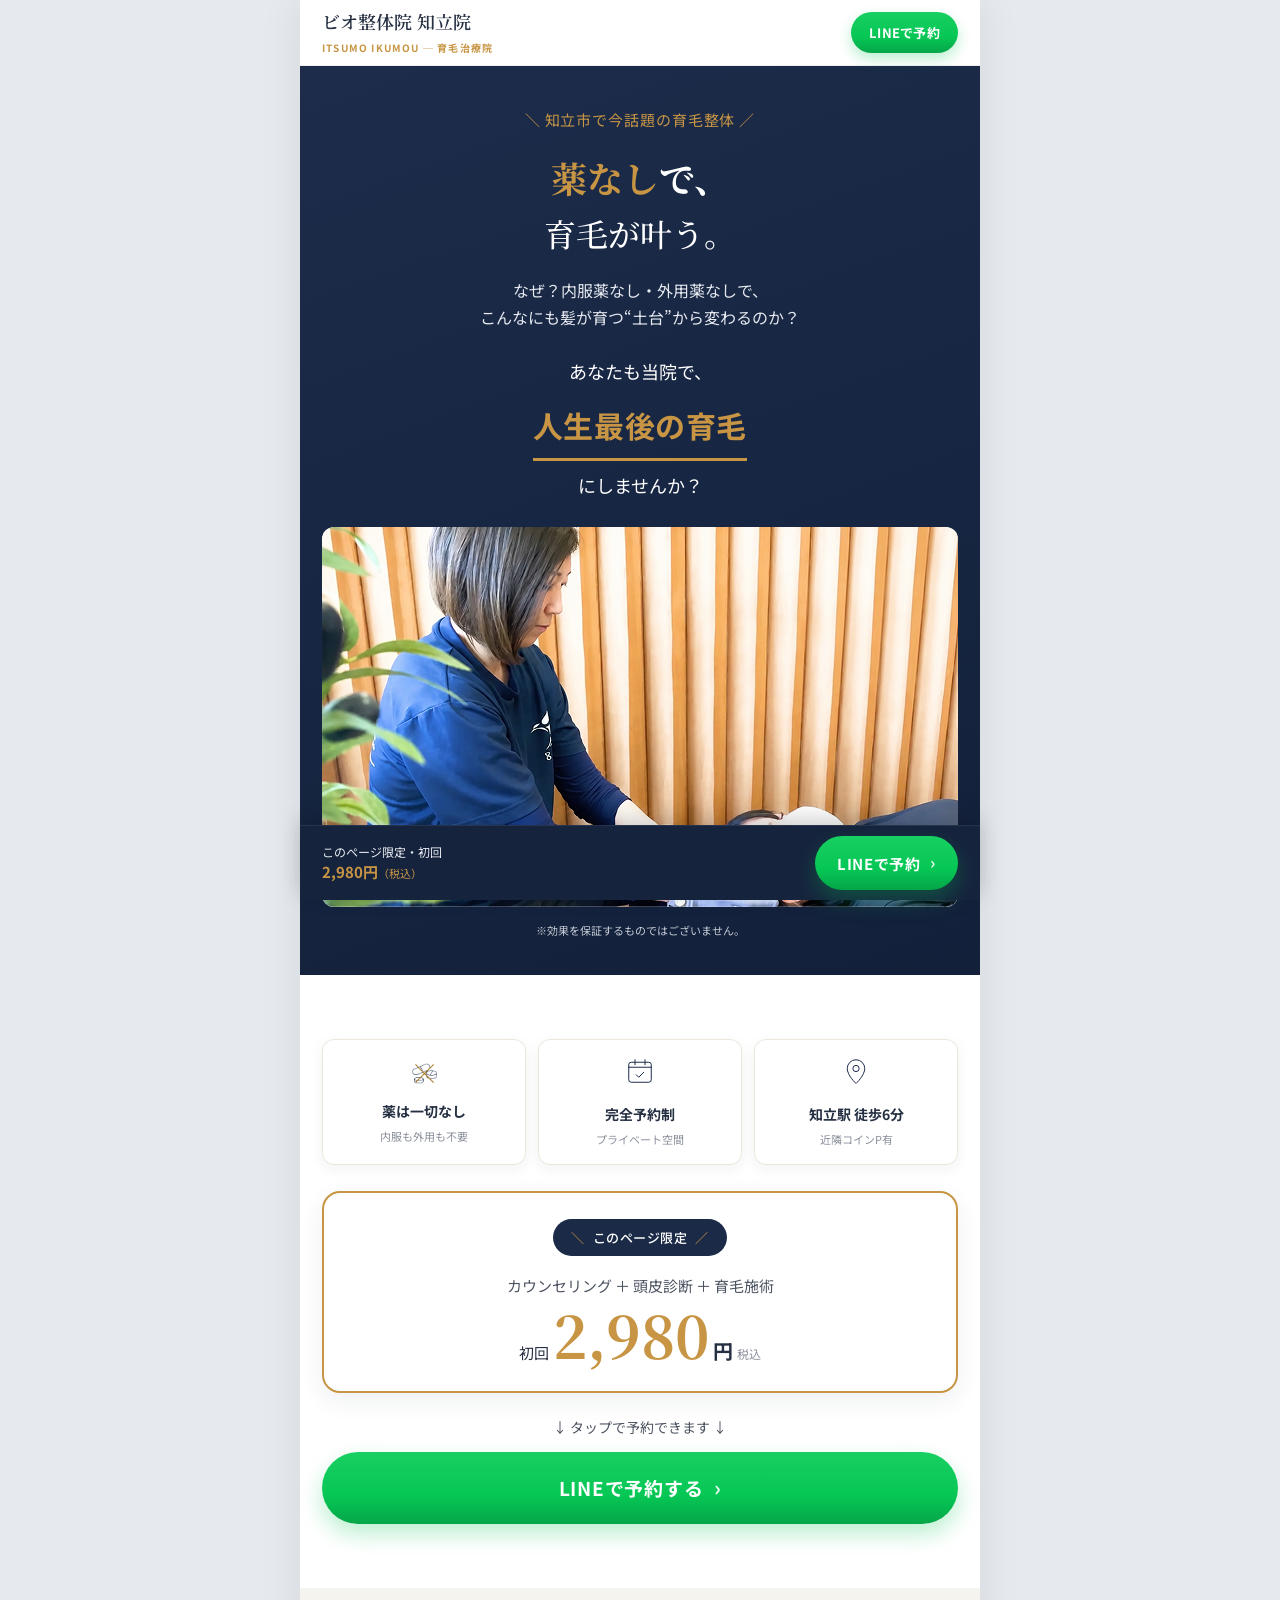
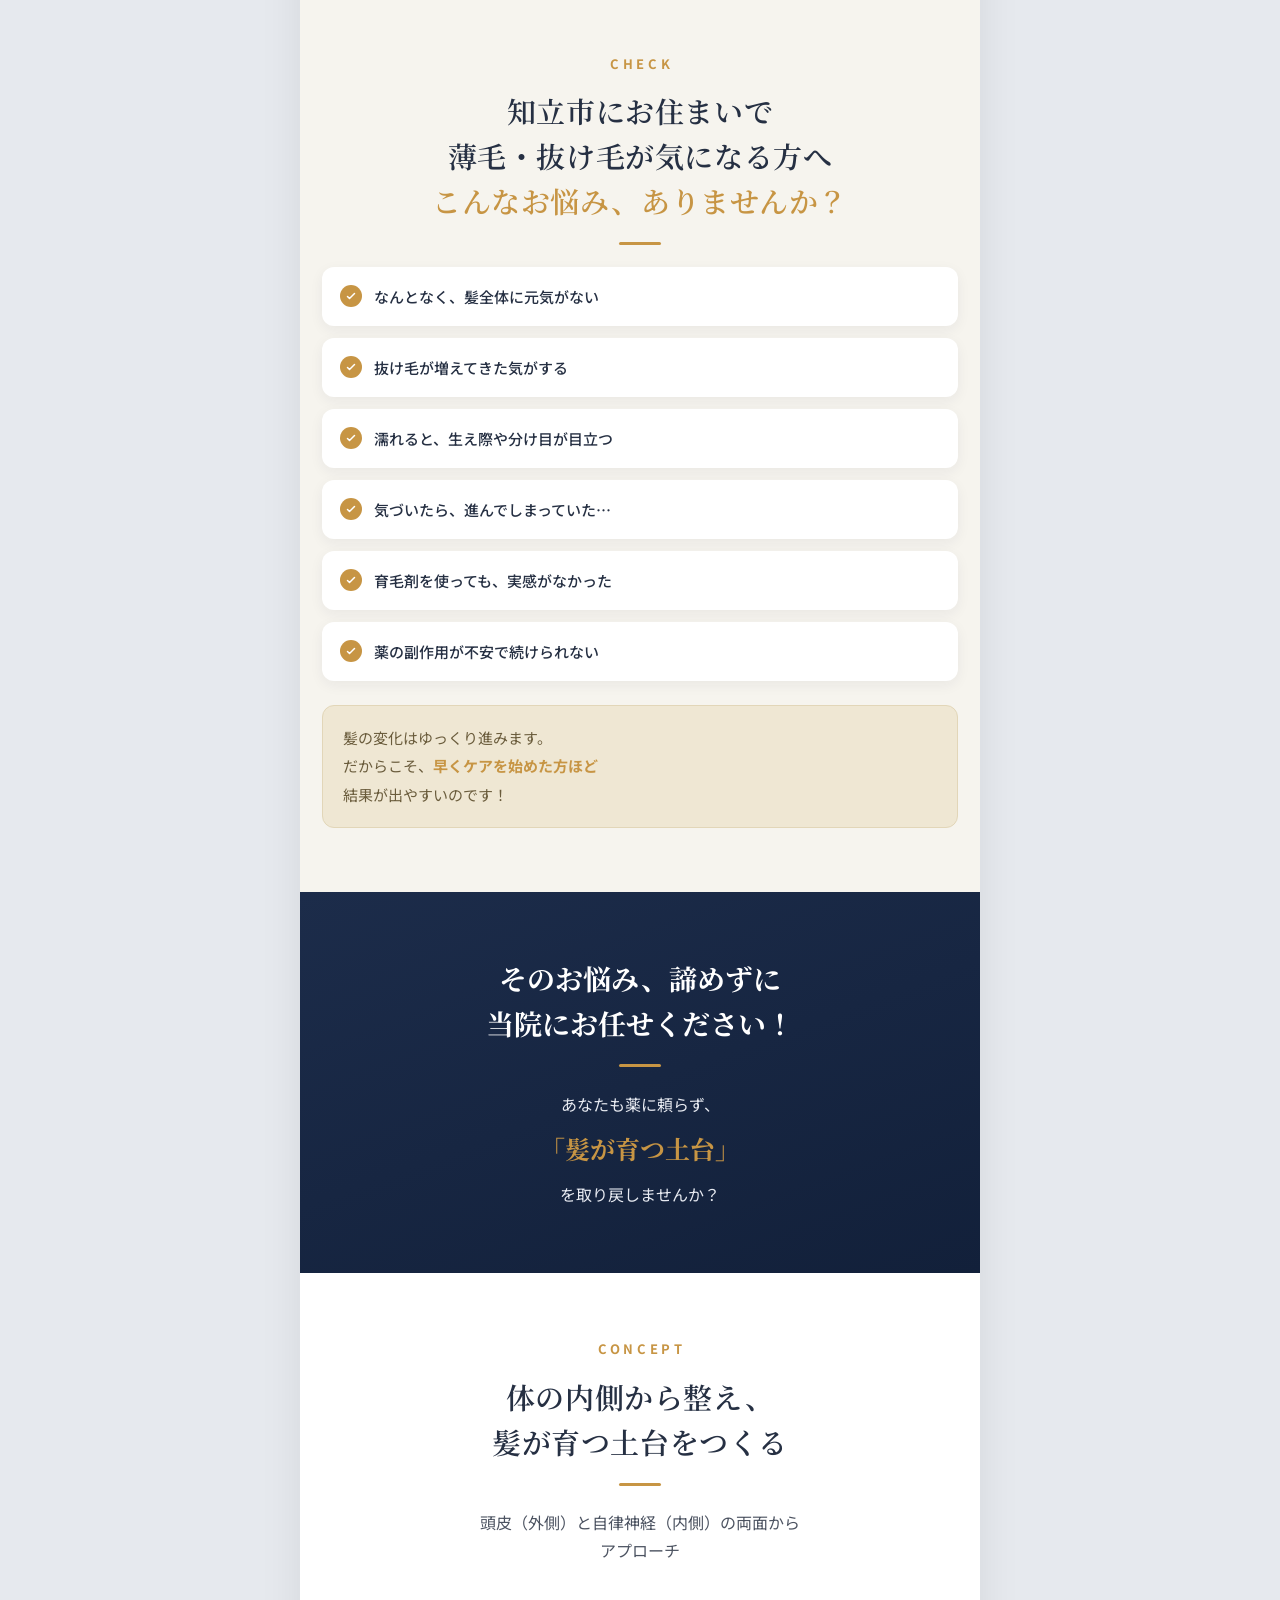
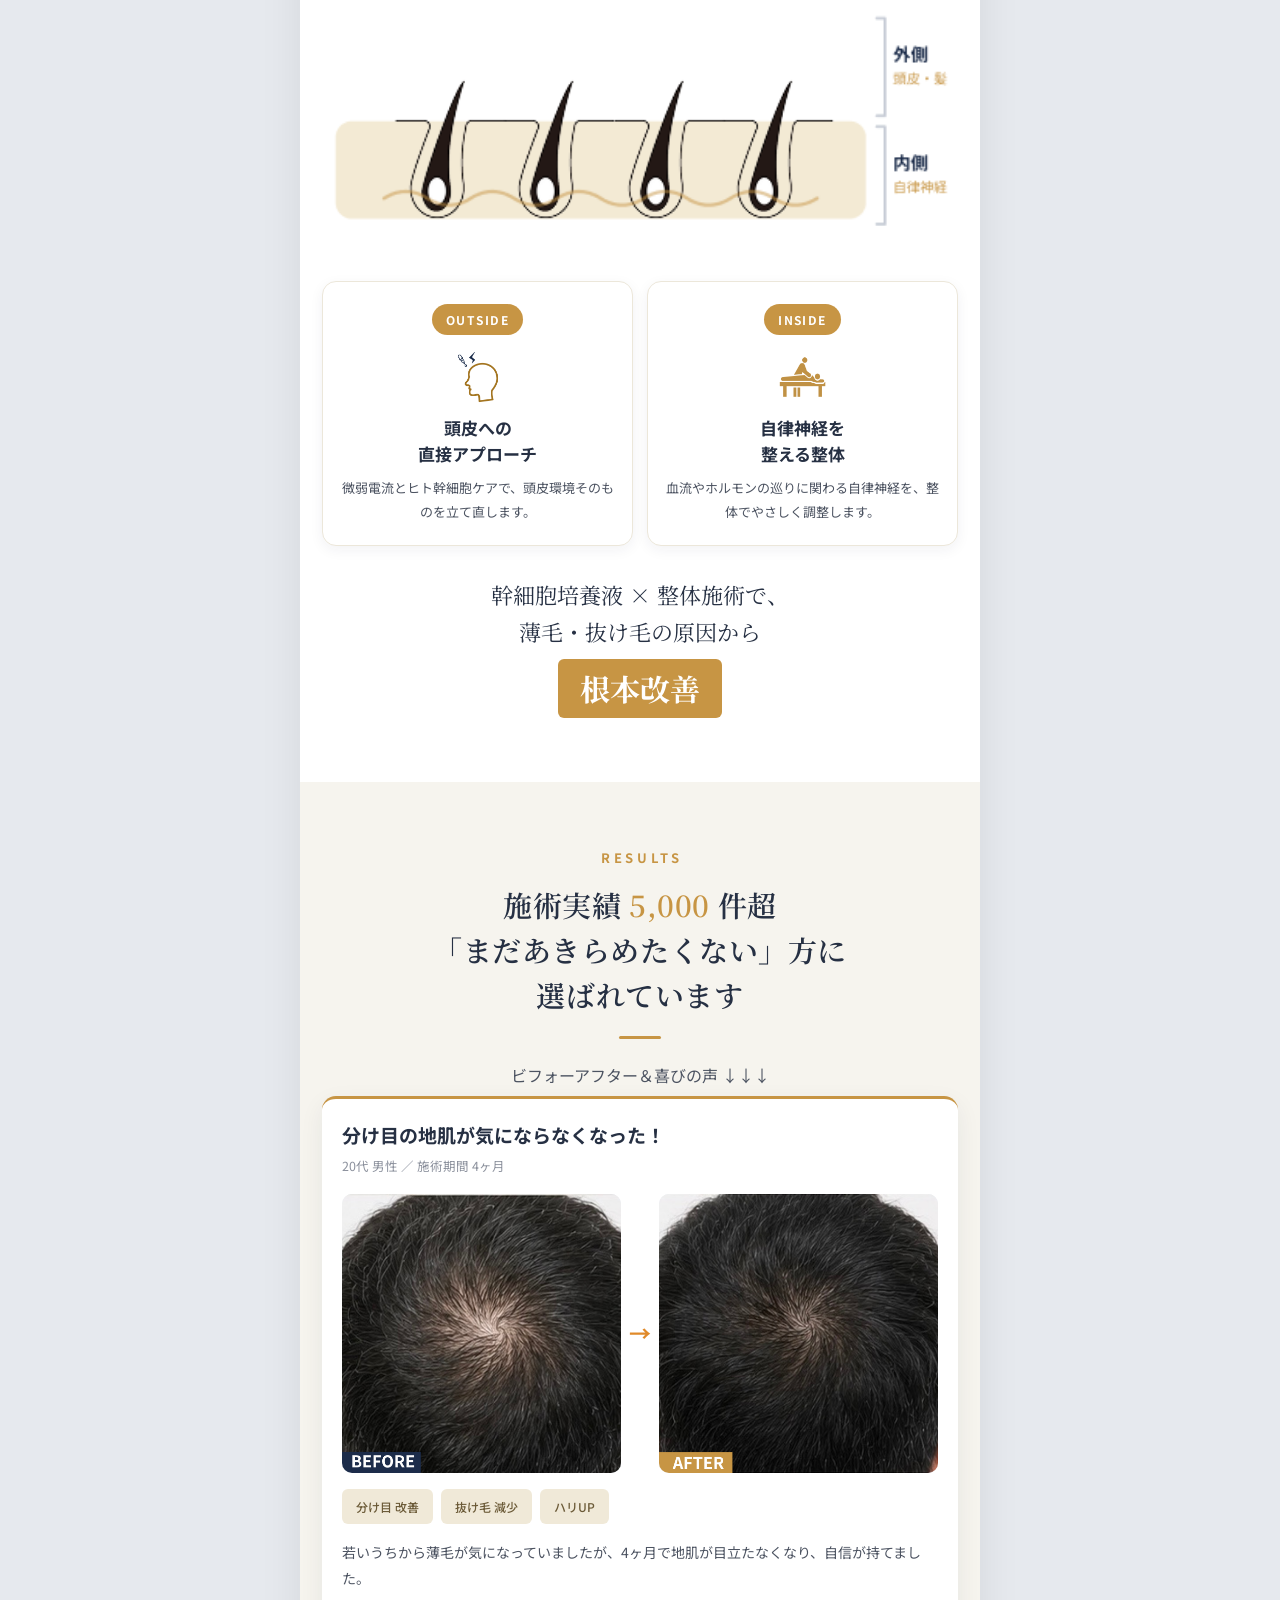
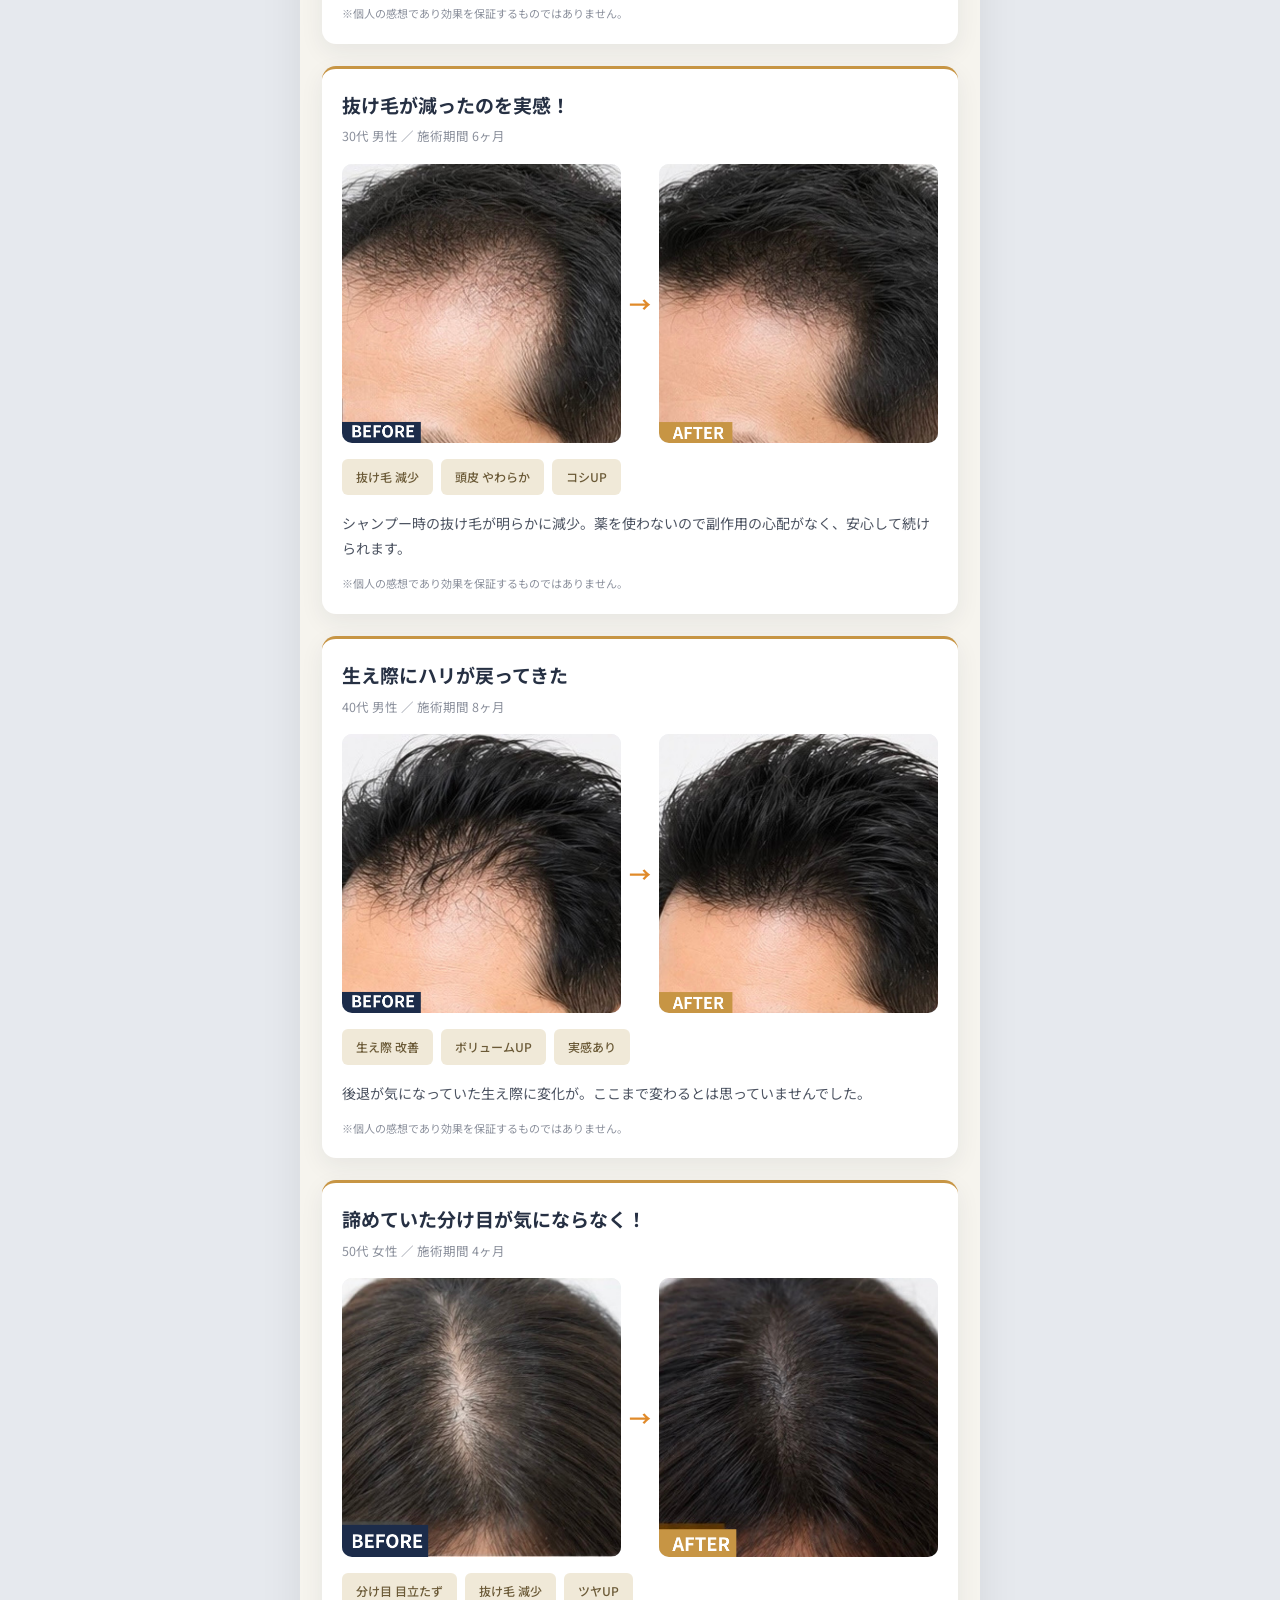
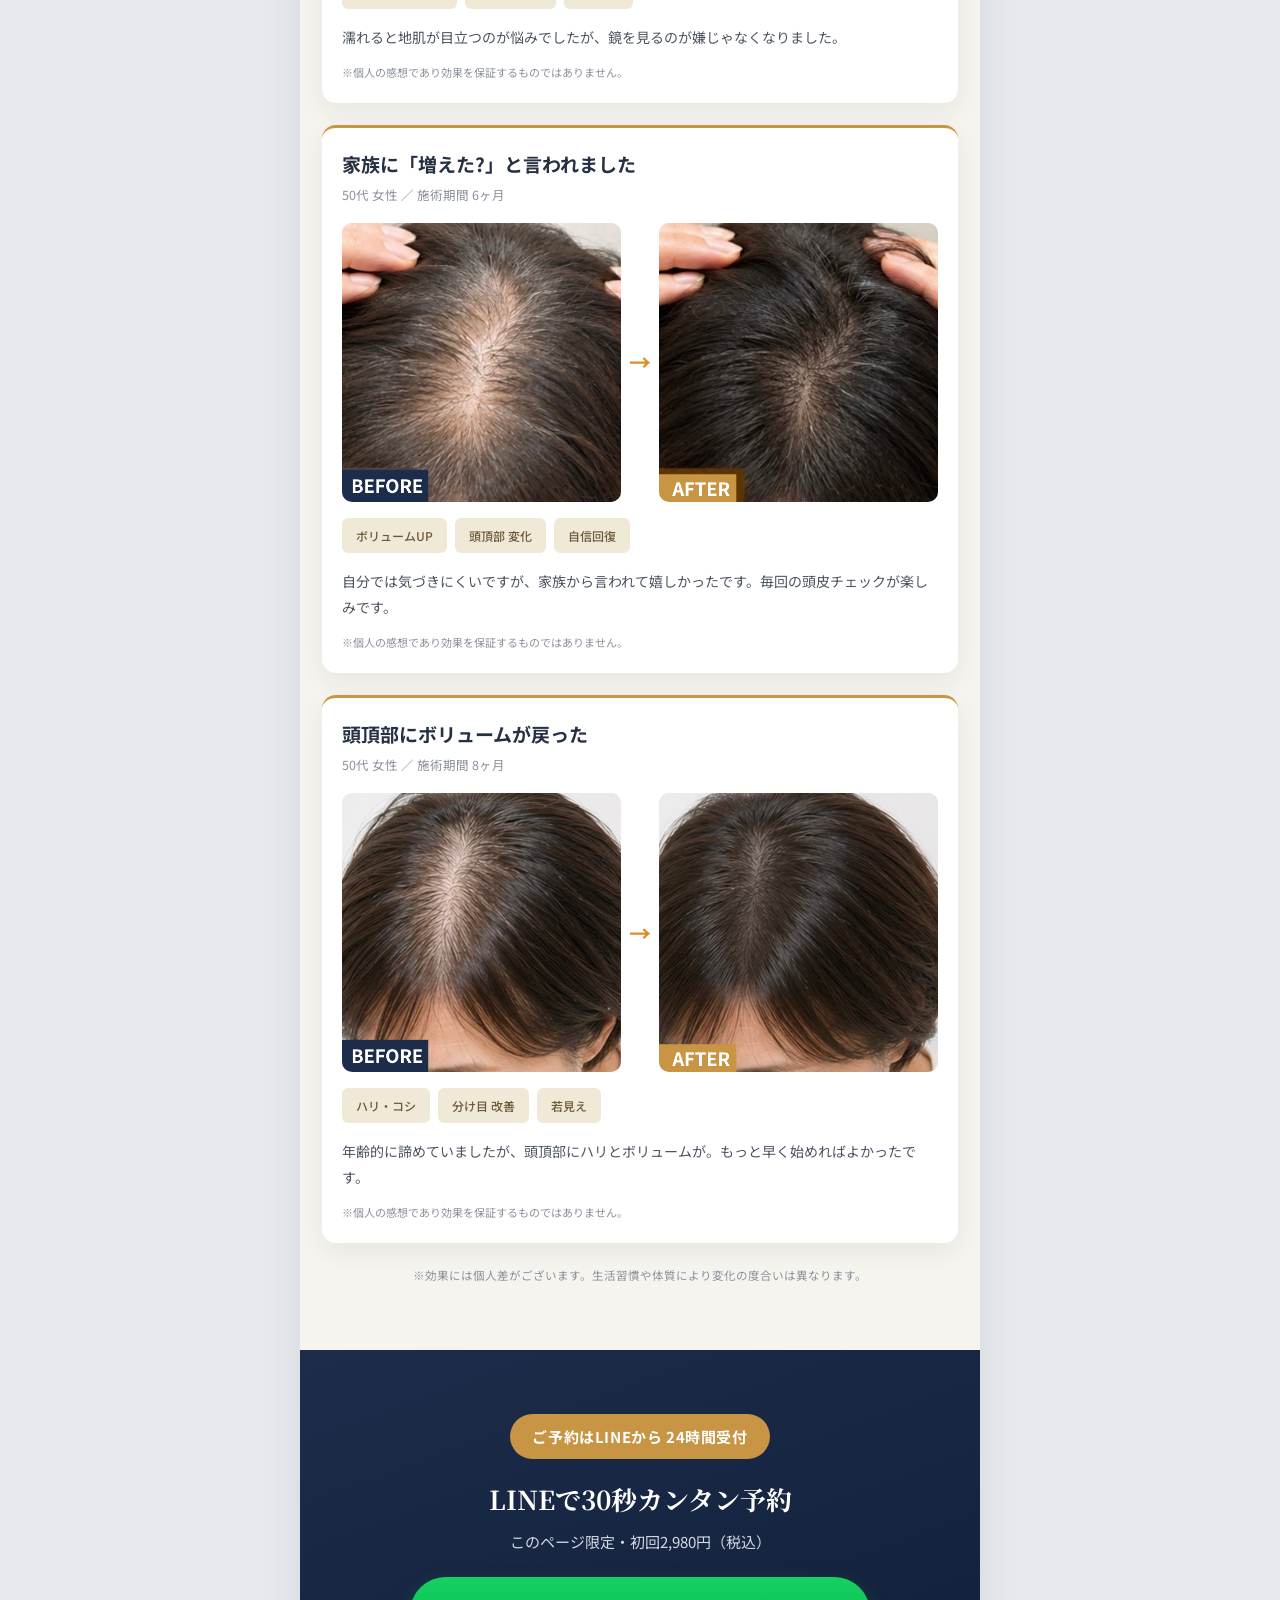
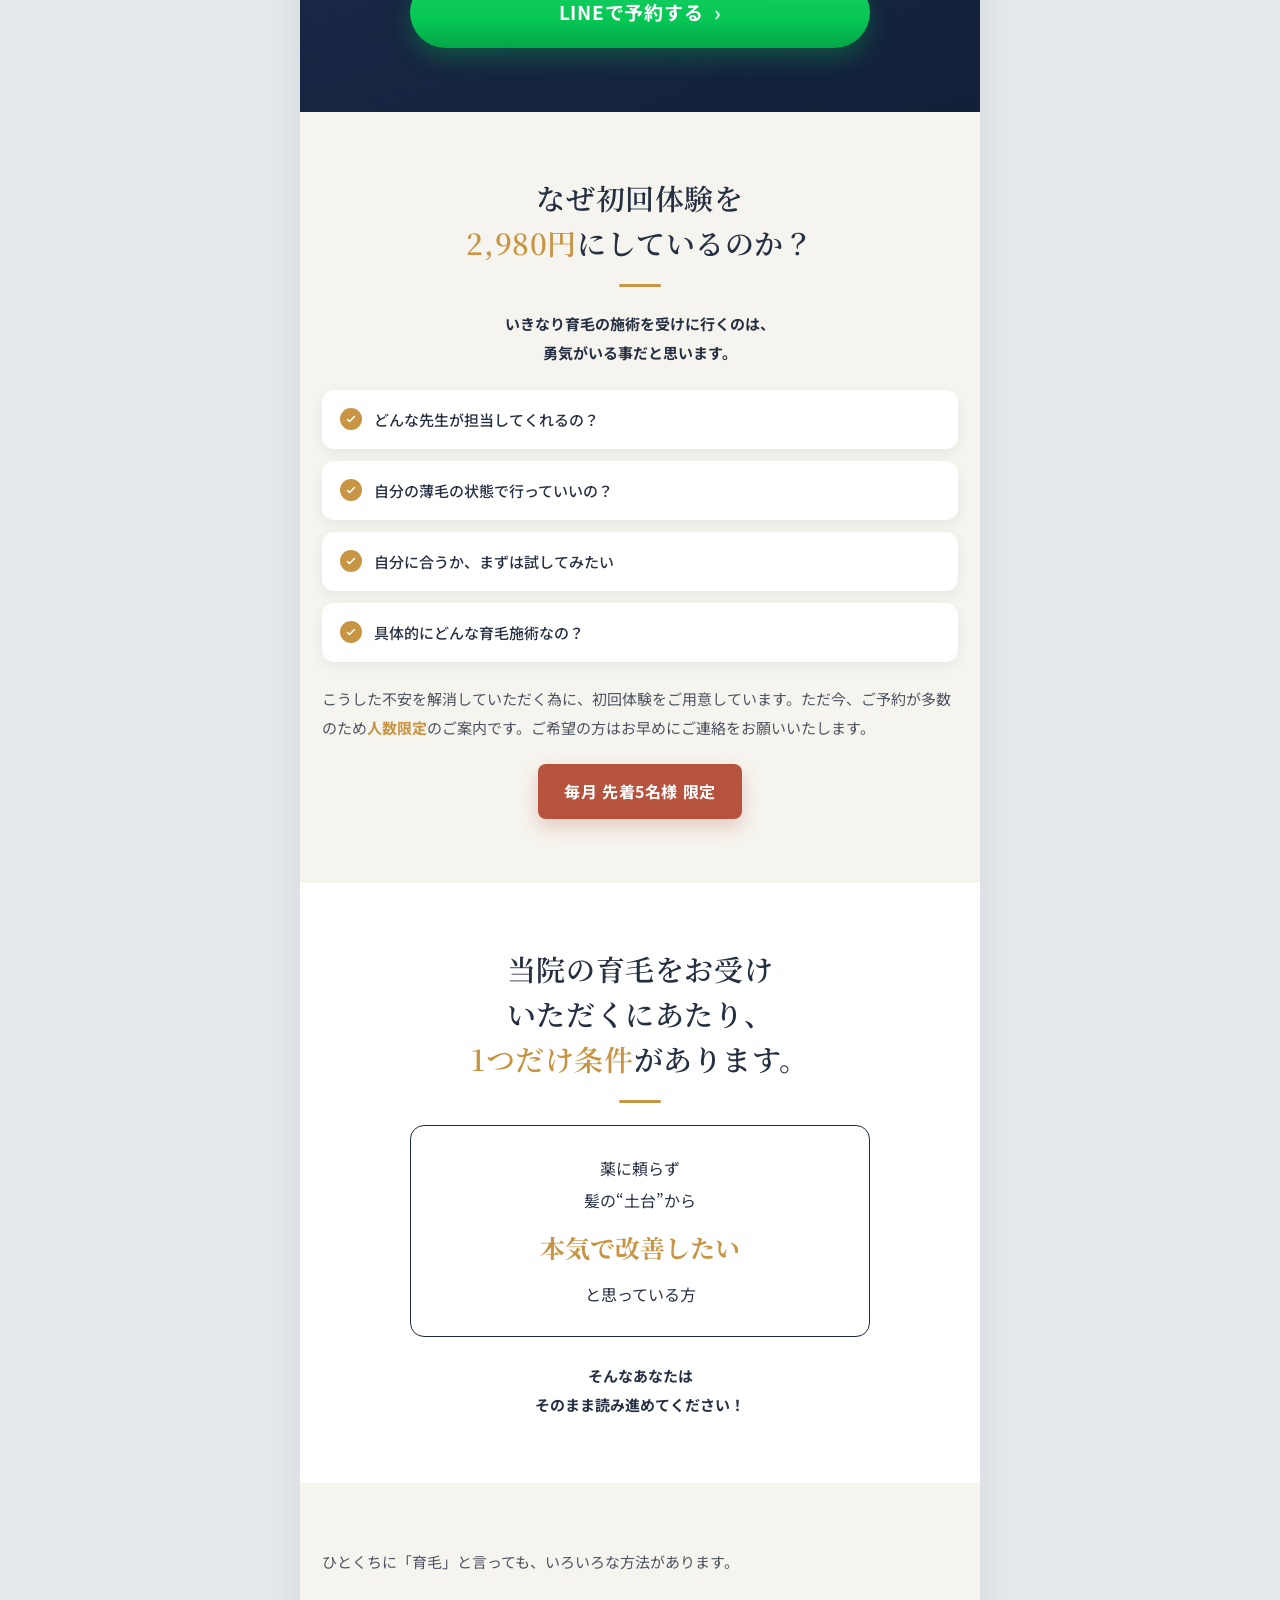
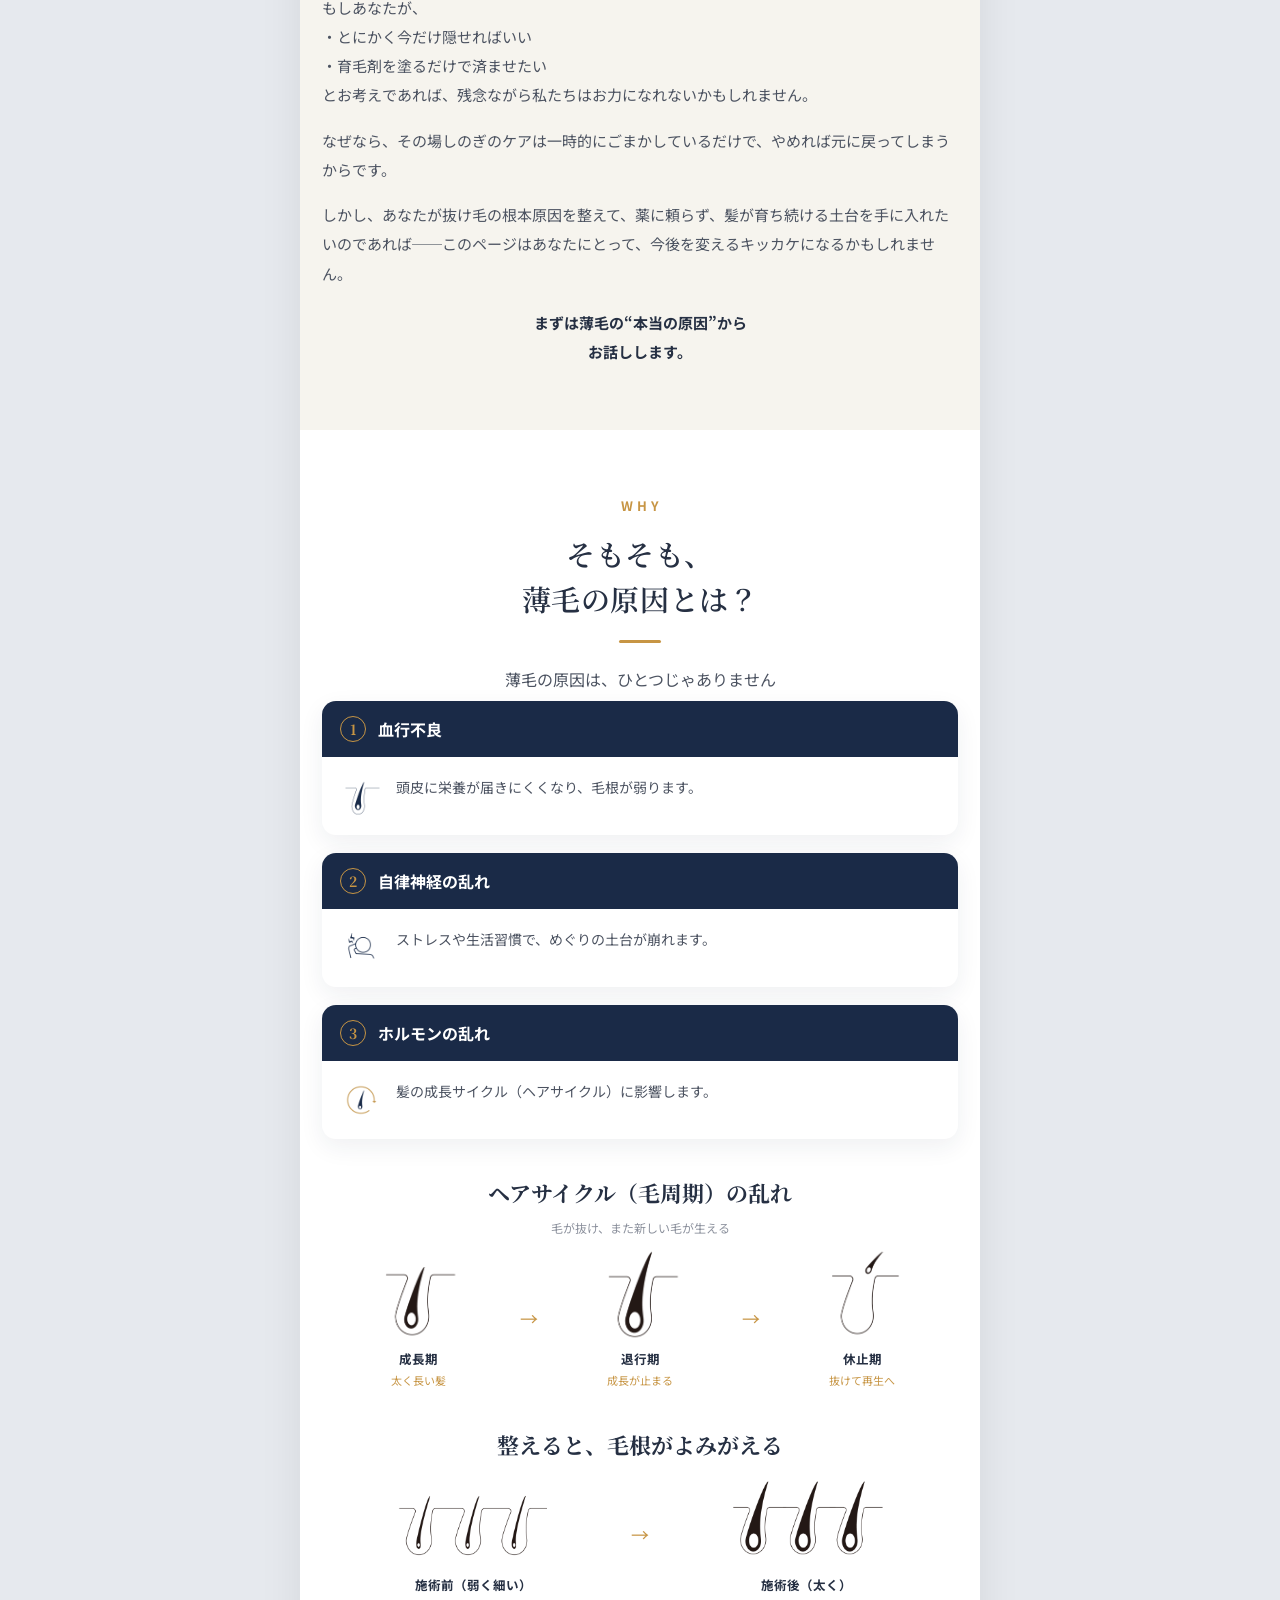
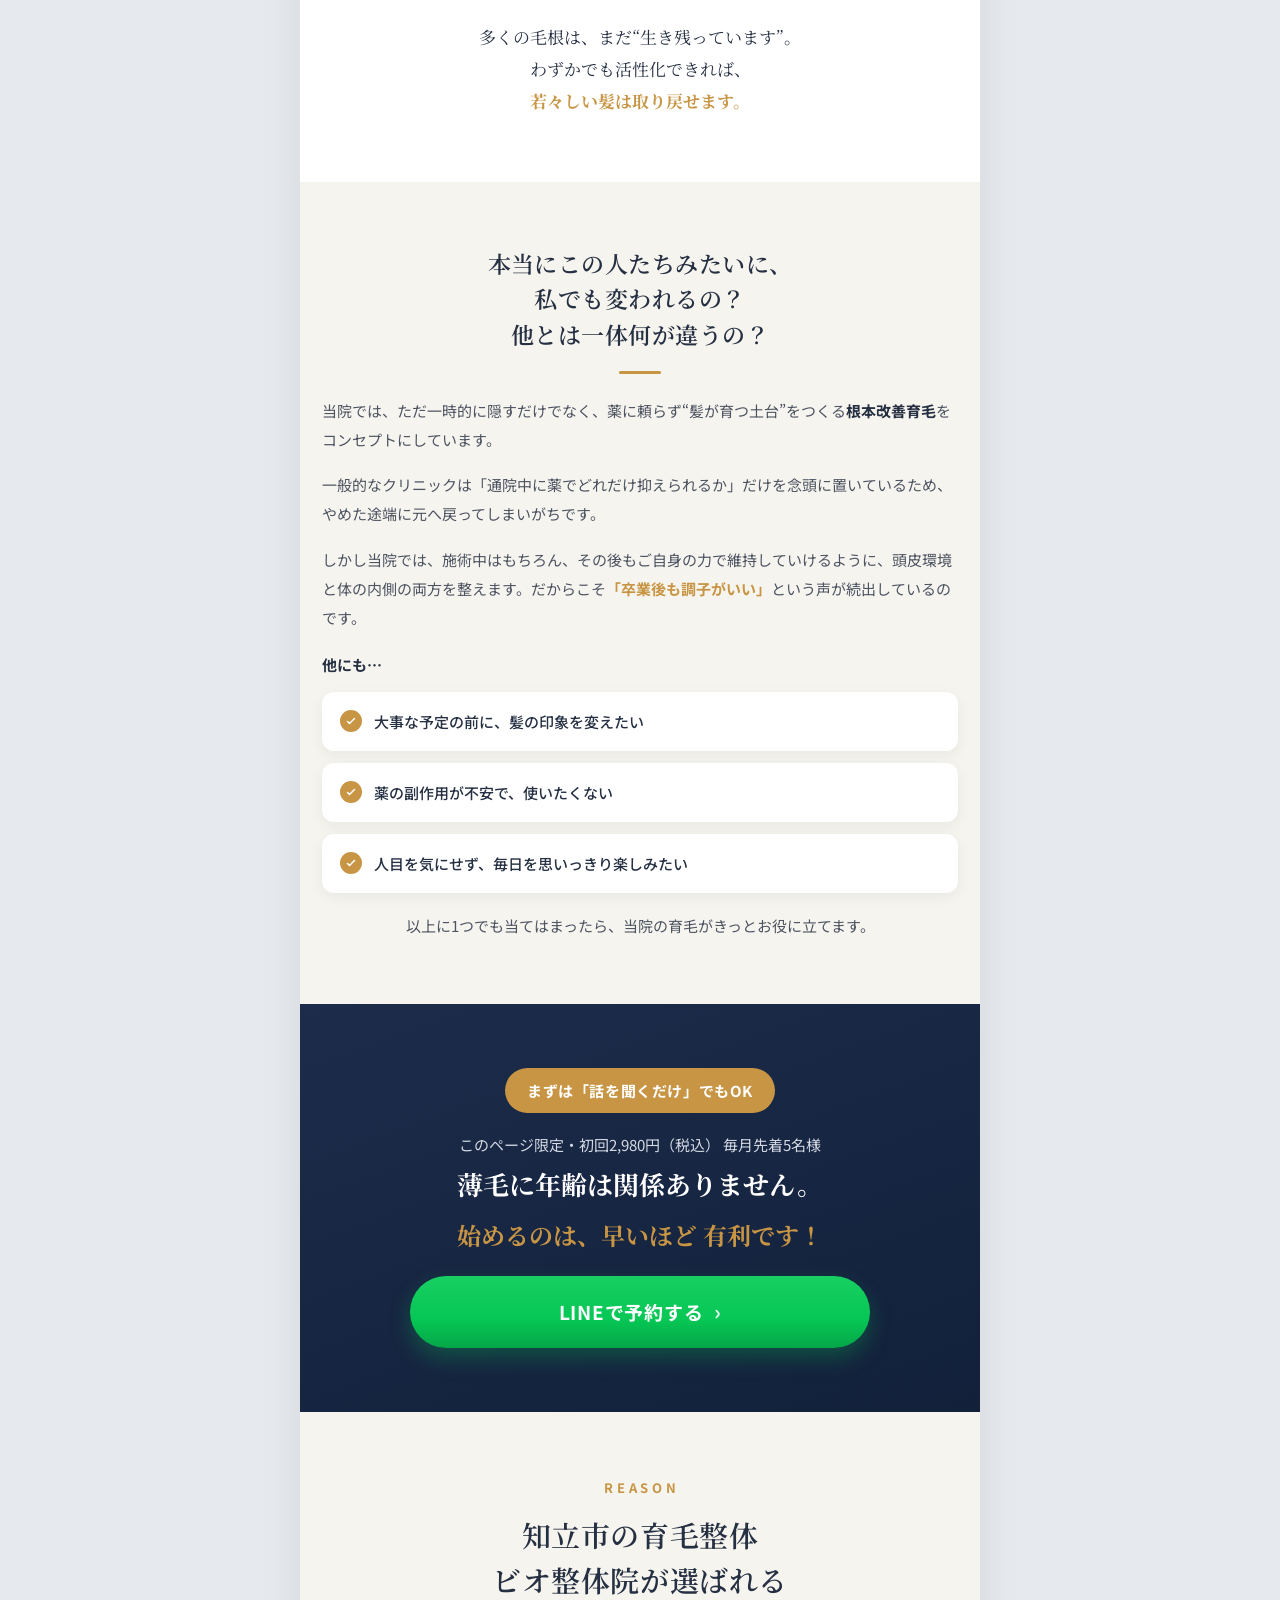
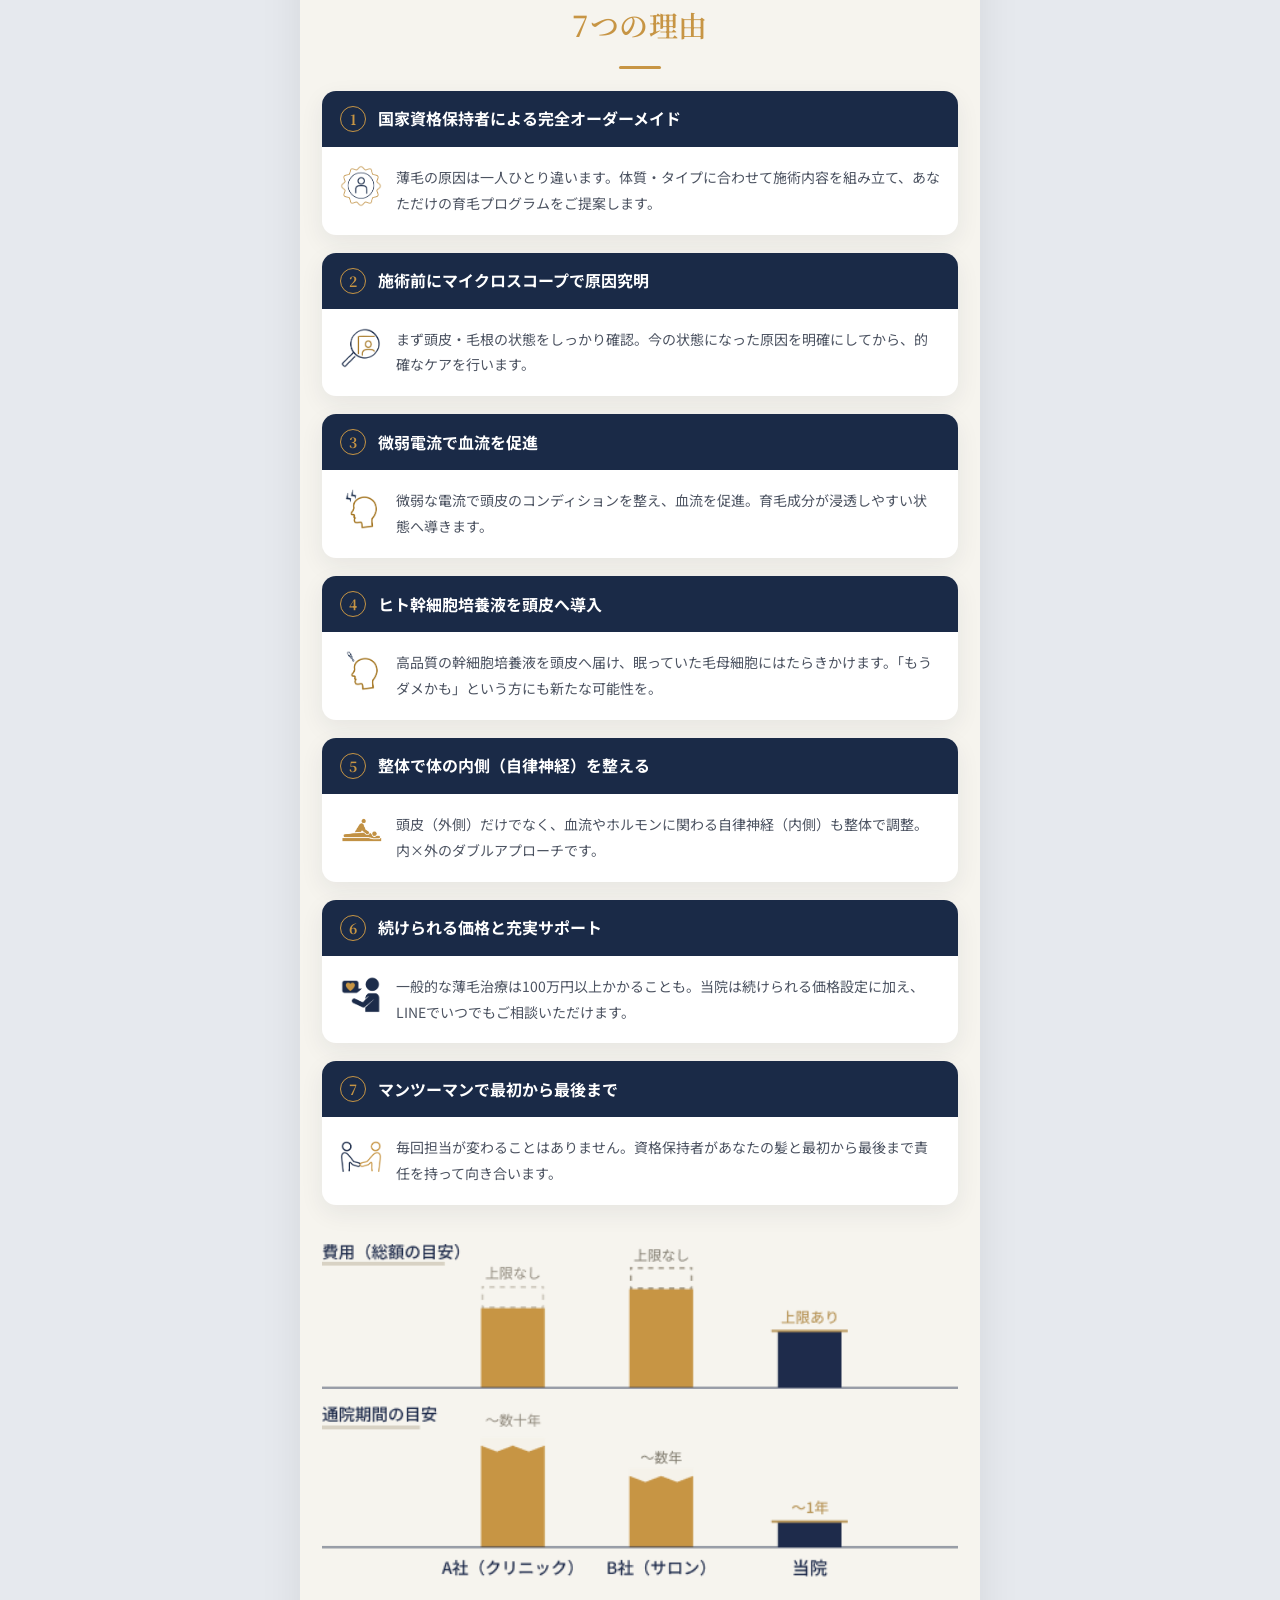
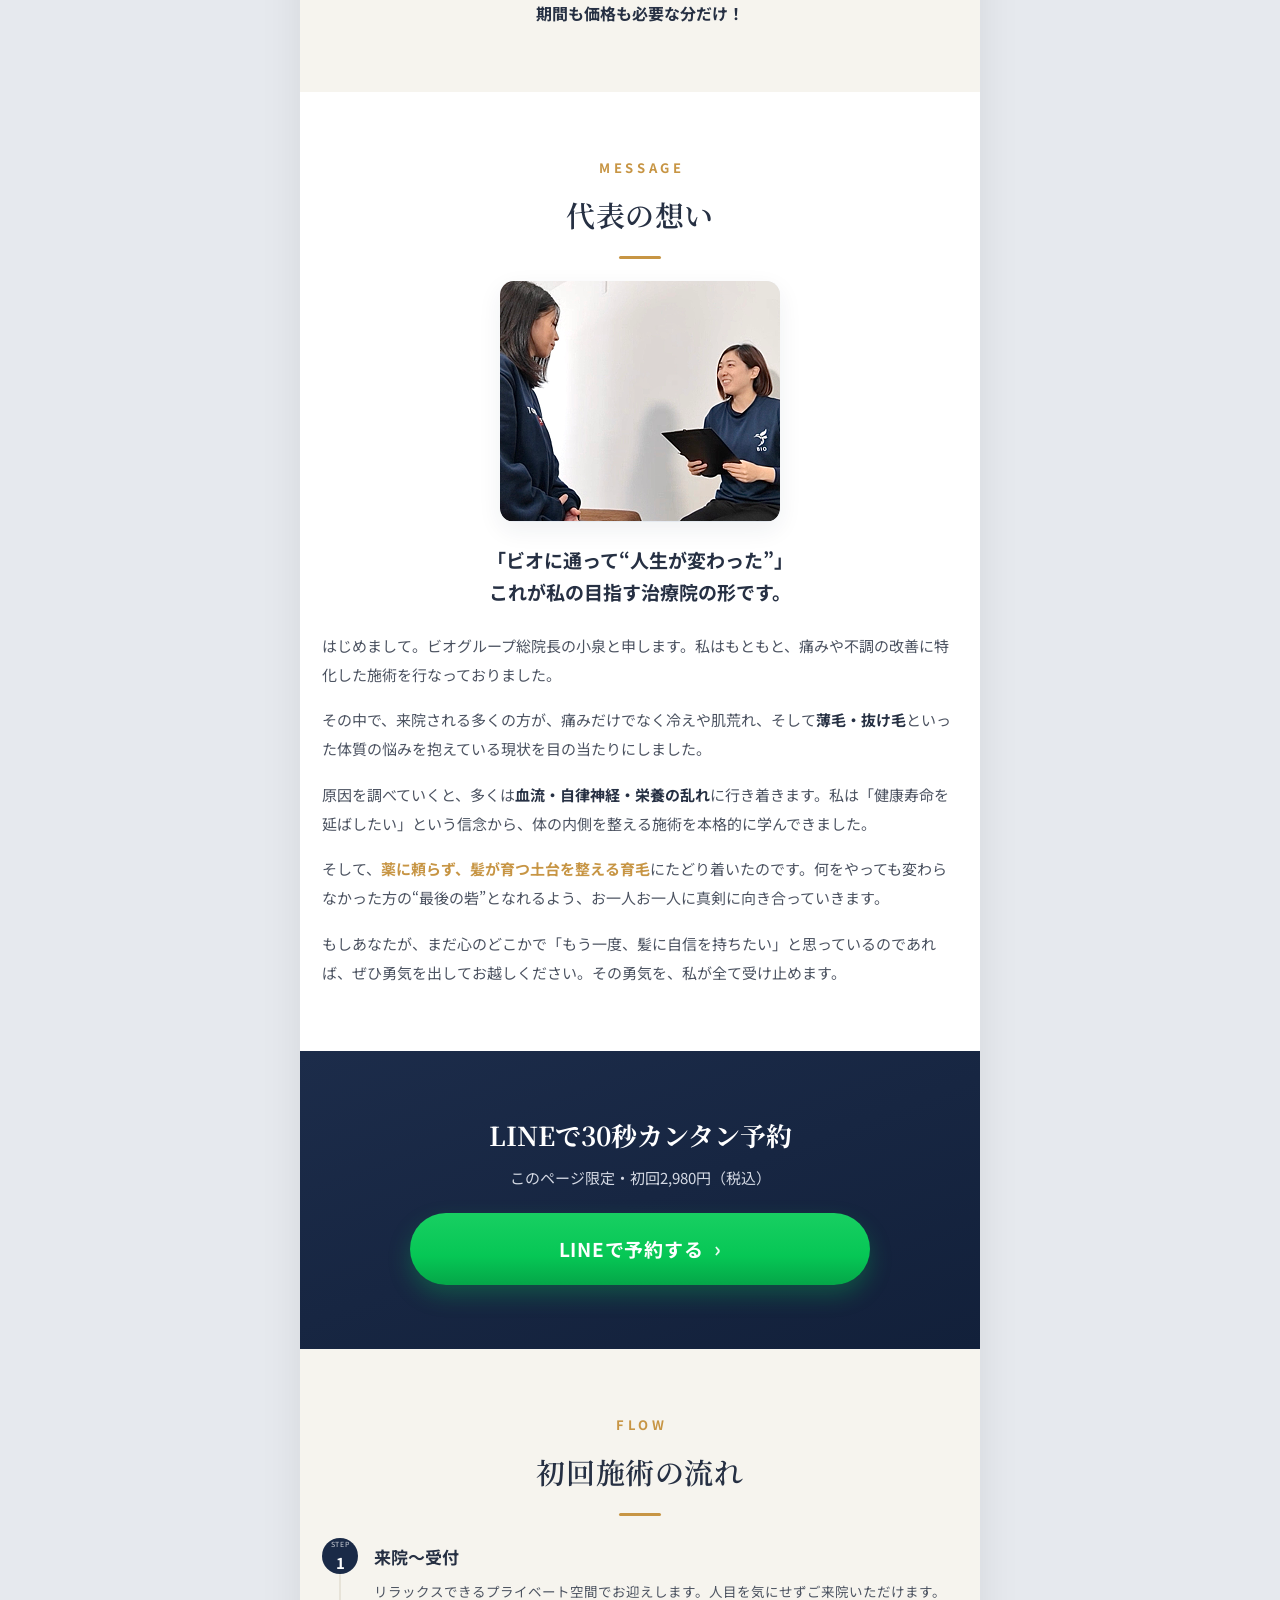
==== index.html @ ce875f53 "Metaピクセル(ID 840301142372110)を導入 <head>内にMeta Pixelベースコード + PageView。LINE予約(.js-line)クリックを 標準イベント Lea" ====
<!DOCTYPE html>
<html lang="ja">
<head>
  <meta charset="UTF-8" />
  <meta name="viewport" content="width=device-width, initial-scale=1.0" />
  <title>薬なしで、育毛が叶う。｜ビオ整体院 知立院（育毛治療院）</title>
  <meta name="description" content="知立市で今話題の育毛整体。内服薬なし・外用薬なしで、髪が育つ“土台”から根本改善。国家資格保持者によるマンツーマン施術。このページ限定・初回2,980円（税込）。カウンセリング＋頭皮診断＋育毛施術。" />

  <!--
    IMAGES
    ======
    写真は images/bio/ の相対パスを参照しています（Figmaの egress 制限のため実画像は未配置）。
    必要な画像ファイル名の一覧は README.md「画像マニフェスト」を参照してください。
    ファイルを images/bio/ に置くと、プレースホルダーが自動で置き換わります。
  -->

  <link rel="preconnect" href="https://fonts.googleapis.com" />
  <link rel="preconnect" href="https://fonts.gstatic.com" crossorigin />
  <link href="https://fonts.googleapis.com/css2?family=Noto+Sans+JP:wght@400;500;700&family=Noto+Serif+JP:wght@500;600;700&display=swap" rel="stylesheet" />
  <link rel="stylesheet" href="css/style.css" />
  <!-- Meta Pixel Code -->
  <script>
  !function(f,b,e,v,n,t,s)
  {if(f.fbq)return;n=f.fbq=function(){n.callMethod?
  n.callMethod.apply(n,arguments):n.queue.push(arguments)};
  if(!f._fbq)f._fbq=n;n.push=n;n.loaded=!0;n.version='2.0';
  n.queue=[];t=b.createElement(e);t.async=!0;
  t.src=v;s=b.getElementsByTagName(e)[0];
  s.parentNode.insertBefore(t,s)}(window, document,'script',
  'https://connect.facebook.net/en_US/fbevents.js');
  fbq('init', '840301142372110');
  fbq('track', 'PageView');
  </script>
  <noscript><img height="1" width="1" style="display:none"
  src="https://www.facebook.com/tr?id=840301142372110&ev=PageView&noscript=1"
  /></noscript>
  <!-- End Meta Pixel Code -->
  <!-- LINE予約ボタンのクリックを Lead（コンバージョン）として計測 -->
  <script>
  document.addEventListener('click', function (e) {
    var el = e.target && e.target.closest ? e.target.closest('.js-line') : null;
    if (el && window.fbq) { fbq('track', 'Lead'); }
  });
  </script>
</head>
<body>

  <!-- ==== hidden SVG symbols ==== -->
  <svg width="0" height="0" style="position:absolute" aria-hidden="true" focusable="false">
    <symbol id="i-check" viewBox="0 0 24 24"><path fill="none" stroke="currentColor" stroke-width="3" stroke-linecap="round" stroke-linejoin="round" d="M5 13l4 4L19 7"/></symbol>
    <symbol id="i-follicle" viewBox="0 0 60 80"><g fill="none" stroke="currentColor" stroke-width="2" stroke-linecap="round"><path d="M4 26H20c2 18 4 34 10 34s8-16 10-34h16"/><path d="M30 58c0-18 0-36 0-52" stroke-width="3"/></g></symbol>
  </svg>

  <div class="page">

    <!-- ======================= Header ======================= -->
    <header class="site-header">
      <div>
        <span class="site-header__name">ビオ整体院 知立院</span>
        <span class="site-header__sub">ITSUMO IKUMOU ─ 育毛治療院</span>
      </div>
      <a class="btn-line btn-line--sm js-line" href="#">LINEで予約</a>
    </header>

    <!-- ======================= Hero ======================= -->
    <section class="hero">
      <p class="hero__tag">＼ 知立市で今話題の育毛整体 ／</p>
      <h1 class="hero__title">
        <span class="l1"><b>薬なし</b>で、</span>
        <span class="l2">育毛が叶う。</span>
      </h1>
      <p class="hero__sub">なぜ？内服薬なし・外用薬なしで、<br>こんなにも髪が育つ“土台”から変わるのか？</p>
      <p class="hero__catch">
        あなたも当院で、<br>
        <span class="u">人生最後の育毛</span><br>
        にしませんか？
      </p>
      <div class="hero__visual ph" data-ph="メインビジュアル｜施術風景の写真">
        <img src="images/bio/hero-main.png" alt="薬に頼らない育毛整体の施術風景" onerror="this.remove()">
      </div>
      <p class="hero__note">※効果を保証するものではございません。</p>
    </section>

    <!-- ======================= Trust + price ======================= -->
    <section class="section bg-white">
      <div class="container">
        <div class="trust-grid">
          <div class="trust-card">
            <img class="ico" src="images/bio/drug.png" alt="薬は一切なし" onerror="this.style.display='none'">
            <b>薬は一切なし</b><span>内服も外用も不要</span>
          </div>
          <div class="trust-card">
            <svg class="ico" viewBox="0 0 24 24" fill="none" stroke="currentColor" stroke-width="0.8"><rect x="3" y="5" width="18" height="16" rx="2"/><path d="M3 9h18M8 3v4M16 3v4M9 15l2 2 4-4" stroke-linecap="round" stroke-linejoin="round"/></svg>
            <b>完全予約制</b><span>プライベート空間</span>
          </div>
          <div class="trust-card">
            <svg class="ico" viewBox="0 0 24 24" fill="none" stroke="currentColor" stroke-width="0.8"><path d="M12 22s7-6.5 7-12a7 7 0 10-14 0c0 5.5 7 12 7 12z"/><circle cx="12" cy="10" r="2.5"/></svg>
            <b>知立駅 徒歩6分</b><span>近隣コインP有</span>
          </div>
        </div>

        <div class="price-card">
          <span class="price-limit"><i>＼</i>このページ限定<i>／</i></span>
          <p class="price-menu">カウンセリング ＋ 頭皮診断 ＋ 育毛施術</p>
          <p class="price-value">
            <span class="lbl">初回</span>
            <span class="num">2,980</span>
            <span class="yen">円</span>
            <span class="tax">税込</span>
          </p>
        </div>

        <p class="tap-hint">↓ タップで予約できます ↓</p>
        <a class="btn-line js-line" href="#">LINEで予約する <span class="arw">›</span></a>
      </div>
    </section>

    <!-- ======================= CHECK ======================= -->
    <section class="section bg-cream">
      <div class="container">
        <p class="eyebrow">CHECK</p>
        <h2 class="sec-title">知立市にお住まいで<br>薄毛・抜け毛が気になる方へ<br><span class="gold">こんなお悩み、ありませんか？</span></h2>
        <hr class="gold-line">
        <ul class="check-list">
          <li class="check-item"><span class="ck"><svg><use href="#i-check"/></svg></span>なんとなく、髪全体に元気がない</li>
          <li class="check-item"><span class="ck"><svg><use href="#i-check"/></svg></span>抜け毛が増えてきた気がする</li>
          <li class="check-item"><span class="ck"><svg><use href="#i-check"/></svg></span>濡れると、生え際や分け目が目立つ</li>
          <li class="check-item"><span class="ck"><svg><use href="#i-check"/></svg></span>気づいたら、進んでしまっていた…</li>
          <li class="check-item"><span class="ck"><svg><use href="#i-check"/></svg></span>育毛剤を使っても、実感がなかった</li>
          <li class="check-item"><span class="ck"><svg><use href="#i-check"/></svg></span>薬の副作用が不安で続けられない</li>
        </ul>
        <p class="callout">髪の変化はゆっくり進みます。<br>だからこそ、<span class="em">早くケアを始めた方ほど</span><br>結果が出やすいのです！</p>
      </div>
    </section>

    <!-- ======================= 諦めずに（navy） ======================= -->
    <section class="section bg-navy">
      <div class="container emph">
        <h2 class="emph__title">そのお悩み、諦めずに<br>当院にお任せください！</h2>
        <hr class="gold-line">
        <p class="emph__sub">あなたも薬に頼らず、<br><span class="big">「髪が育つ土台」</span><br>を取り戻しませんか？</p>
      </div>
    </section>

    <!-- ======================= CONCEPT ======================= -->
    <section class="section bg-white">
      <div class="container">
        <p class="eyebrow">CONCEPT</p>
        <h2 class="sec-title">体の内側から整え、<br>髪が育つ土台をつくる</h2>
        <hr class="gold-line">
        <p class="sec-lead">頭皮（外側）と自律神経（内側）の両面から<br>アプローチ</p>

        <div class="follicle-band">
          <img class="follicle-band__img" src="images/bio/concept-band.png" alt="頭皮（外側）と自律神経（内側）の図" onerror="this.style.display='none'">
        </div>

        <div class="oi-grid">
          <div class="oi-card">
            <span class="oi-tag">OUTSIDE</span>
            <img class="oi-ico" src="images/bio/outside.png" alt="頭皮への直接アプローチ" onerror="this.style.display='none'">
            <b>頭皮への<br>直接アプローチ</b>
            <p>微弱電流とヒト幹細胞ケアで、頭皮環境そのものを立て直します。</p>
          </div>
          <div class="oi-card">
            <span class="oi-tag">INSIDE</span>
            <img class="oi-ico" src="images/bio/inside.png" alt="自律神経を整える整体">
            <b>自律神経を<br>整える整体</b>
            <p>血流やホルモンの巡りに関わる自律神経を、整体でやさしく調整します。</p>
          </div>
        </div>

        <p class="concept-foot">幹細胞培養液 × 整体施術で、<br>薄毛・抜け毛の原因から<br><span class="stamp">根本改善</span></p>
      </div>
    </section>

    <!-- ======================= RESULTS ======================= -->
    <section class="section bg-cream">
      <div class="container">
        <p class="eyebrow">RESULTS</p>
        <h2 class="sec-title">施術実績 <span class="gold">5,000</span> 件超<br>「まだあきらめたくない」方に<br>選ばれています</h2>
        <hr class="gold-line">
        <p class="sec-lead">ビフォーアフター＆喜びの声 ↓↓↓</p>

        <div class="ba-list">
          <!-- card 1 -->
          <article class="ba-card">
            <h3 class="ba-card__title">分け目の地肌が気にならなくなった！</h3>
            <p class="ba-card__meta">20代 男性 ／ 施術期間 4ヶ月</p>
            <div class="ba-photos">
              <div class="ba-photo is-before ph" data-ph="BEFORE"><img src="images/bio/ba1-before.png" alt="施術前（分け目）" onerror="this.remove()"></div>
              <div class="ba-arrow">→</div>
              <div class="ba-photo is-after ph" data-ph="AFTER"><img src="images/bio/ba1-after.png" alt="施術後（分け目）" onerror="this.remove()"></div>
            </div>
            <div class="ba-tags"><span>分け目 改善</span><span>抜け毛 減少</span><span>ハリUP</span></div>
            <p class="ba-card__text">若いうちから薄毛が気になっていましたが、4ヶ月で地肌が目立たなくなり、自信が持てました。</p>
            <p class="ba-card__note">※個人の感想であり効果を保証するものではありません。</p>
          </article>
          <!-- card 2 -->
          <article class="ba-card">
            <h3 class="ba-card__title">抜け毛が減ったのを実感！</h3>
            <p class="ba-card__meta">30代 男性 ／ 施術期間 6ヶ月</p>
            <div class="ba-photos">
              <div class="ba-photo is-before ph" data-ph="BEFORE"><img src="images/bio/ba2-before.png" alt="施術前" onerror="this.remove()"></div>
              <div class="ba-arrow">→</div>
              <div class="ba-photo is-after ph" data-ph="AFTER"><img src="images/bio/ba2-after.png" alt="施術後" onerror="this.remove()"></div>
            </div>
            <div class="ba-tags"><span>抜け毛 減少</span><span>頭皮 やわらか</span><span>コシUP</span></div>
            <p class="ba-card__text">シャンプー時の抜け毛が明らかに減少。薬を使わないので副作用の心配がなく、安心して続けられます。</p>
            <p class="ba-card__note">※個人の感想であり効果を保証するものではありません。</p>
          </article>
          <!-- card 3 -->
          <article class="ba-card">
            <h3 class="ba-card__title">生え際にハリが戻ってきた</h3>
            <p class="ba-card__meta">40代 男性 ／ 施術期間 8ヶ月</p>
            <div class="ba-photos">
              <div class="ba-photo is-before ph" data-ph="BEFORE"><img src="images/bio/ba3-before.png" alt="施術前（生え際）" onerror="this.remove()"></div>
              <div class="ba-arrow">→</div>
              <div class="ba-photo is-after ph" data-ph="AFTER"><img src="images/bio/ba3-after.png" alt="施術後（生え際）" onerror="this.remove()"></div>
            </div>
            <div class="ba-tags"><span>生え際 改善</span><span>ボリュームUP</span><span>実感あり</span></div>
            <p class="ba-card__text">後退が気になっていた生え際に変化が。ここまで変わるとは思っていませんでした。</p>
            <p class="ba-card__note">※個人の感想であり効果を保証するものではありません。</p>
          </article>
          <!-- card 4 -->
          <article class="ba-card">
            <h3 class="ba-card__title">諦めていた分け目が気にならなく！</h3>
            <p class="ba-card__meta">50代 女性 ／ 施術期間 4ヶ月</p>
            <div class="ba-photos">
              <div class="ba-photo is-before ph" data-ph="BEFORE"><img src="images/bio/ba4-before.png" alt="施術前" onerror="this.remove()"></div>
              <div class="ba-arrow">→</div>
              <div class="ba-photo is-after ph" data-ph="AFTER"><img src="images/bio/ba4-after.png" alt="施術後" onerror="this.remove()"></div>
            </div>
            <div class="ba-tags"><span>分け目 目立たず</span><span>抜け毛 減少</span><span>ツヤUP</span></div>
            <p class="ba-card__text">濡れると地肌が目立つのが悩みでしたが、鏡を見るのが嫌じゃなくなりました。</p>
            <p class="ba-card__note">※個人の感想であり効果を保証するものではありません。</p>
          </article>
          <!-- card 5 -->
          <article class="ba-card">
            <h3 class="ba-card__title">家族に「増えた?」と言われました</h3>
            <p class="ba-card__meta">50代 女性 ／ 施術期間 6ヶ月</p>
            <div class="ba-photos">
              <div class="ba-photo is-before ph" data-ph="BEFORE"><img src="images/bio/ba5-before.png" alt="施術前" onerror="this.remove()"></div>
              <div class="ba-arrow">→</div>
              <div class="ba-photo is-after ph" data-ph="AFTER"><img src="images/bio/ba5-after.png" alt="施術後" onerror="this.remove()"></div>
            </div>
            <div class="ba-tags"><span>ボリュームUP</span><span>頭頂部 変化</span><span>自信回復</span></div>
            <p class="ba-card__text">自分では気づきにくいですが、家族から言われて嬉しかったです。毎回の頭皮チェックが楽しみです。</p>
            <p class="ba-card__note">※個人の感想であり効果を保証するものではありません。</p>
          </article>
          <!-- card 6 -->
          <article class="ba-card">
            <h3 class="ba-card__title">頭頂部にボリュームが戻った</h3>
            <p class="ba-card__meta">50代 女性 ／ 施術期間 8ヶ月</p>
            <div class="ba-photos">
              <div class="ba-photo is-before ph" data-ph="BEFORE"><img src="images/bio/ba6-before.png" alt="施術前（頭頂部）" onerror="this.remove()"></div>
              <div class="ba-arrow">→</div>
              <div class="ba-photo is-after ph" data-ph="AFTER"><img src="images/bio/ba6-after.png" alt="施術後（頭頂部）" onerror="this.remove()"></div>
            </div>
            <div class="ba-tags"><span>ハリ・コシ</span><span>分け目 改善</span><span>若見え</span></div>
            <p class="ba-card__text">年齢的に諦めていましたが、頭頂部にハリとボリュームが。もっと早く始めればよかったです。</p>
            <p class="ba-card__note">※個人の感想であり効果を保証するものではありません。</p>
          </article>
        </div>
        <p class="ba-foot-note">※効果には個人差がございます。生活習慣や体質により変化の度合いは異なります。</p>
      </div>
    </section>

    <!-- ======================= CTA (24時間受付) ======================= -->
    <section class="section bg-navy">
      <div class="container cta-block">
        <span class="cta-pill">ご予約はLINEから 24時間受付</span>
        <h2 class="cta-block__title">LINEで30秒カンタン予約</h2>
        <p class="cta-block__sub">このページ限定・初回2,980円（税込）</p>
        <a class="btn-line js-line" href="#">LINEで予約する <span class="arw">›</span></a>
      </div>
    </section>

    <!-- ======================= なぜ2,980円 ======================= -->
    <section class="section bg-cream">
      <div class="container">
        <h2 class="sec-title">なぜ初回体験を<br><span class="gold">2,980円</span>にしているのか？</h2>
        <hr class="gold-line">
        <p class="para center" style="font-weight:700;color:var(--ink);margin-bottom:22px;">いきなり育毛の施術を受けに行くのは、<br>勇気がいる事だと思います。</p>
        <ul class="check-list">
          <li class="check-item"><span class="ck"><svg><use href="#i-check"/></svg></span>どんな先生が担当してくれるの？</li>
          <li class="check-item"><span class="ck"><svg><use href="#i-check"/></svg></span>自分の薄毛の状態で行っていいの？</li>
          <li class="check-item"><span class="ck"><svg><use href="#i-check"/></svg></span>自分に合うか、まずは試してみたい</li>
          <li class="check-item"><span class="ck"><svg><use href="#i-check"/></svg></span>具体的にどんな育毛施術なの？</li>
        </ul>
        <p class="para" style="margin-top:22px;">こうした不安を解消していただく為に、初回体験をご用意しています。ただ今、ご予約が多数のため<span class="em">人数限定</span>のご案内です。ご希望の方はお早めにご連絡をお願いいたします。</p>
        <span class="limit-badge">毎月 先着5名様 限定</span>
      </div>
    </section>

    <!-- ======================= 条件 ======================= -->
    <section class="section bg-white">
      <div class="container">
        <h2 class="sec-title">当院の育毛をお受け<br>いただくにあたり、<br><span class="gold">1つだけ条件</span>があります。</h2>
        <hr class="gold-line">
        <div class="frame-box">
          薬に頼らず<br>髪の“土台”から<br>
          <span class="hl">本気で改善したい</span>
          と思っている方
        </div>
        <p class="para center" style="margin-top:24px;font-weight:700;color:var(--ink);">そんなあなたは<br>そのまま読み進めてください！</p>
      </div>
    </section>

    <!-- ======================= 育毛の方法（前置き） ======================= -->
    <section class="section bg-cream">
      <div class="container">
        <p class="para">ひとくちに「育毛」と言っても、いろいろな方法があります。</p>
        <p class="para">もしあなたが、<br>・とにかく今だけ隠せればいい<br>・育毛剤を塗るだけで済ませたい<br>とお考えであれば、残念ながら私たちはお力になれないかもしれません。</p>
        <p class="para">なぜなら、その場しのぎのケアは一時的にごまかしているだけで、やめれば元に戻ってしまうからです。</p>
        <p class="para">しかし、あなたが抜け毛の根本原因を整えて、薬に頼らず、髪が育ち続ける土台を手に入れたいのであれば──このページはあなたにとって、今後を変えるキッカケになるかもしれません。</p>
        <p class="para center" style="margin-top:20px;font-weight:700;color:var(--ink);">まずは薄毛の“本当の原因”から<br>お話しします。</p>
      </div>
    </section>

    <!-- ======================= WHY 薄毛の原因 ======================= -->
    <section class="section bg-white">
      <div class="container">
        <p class="eyebrow">WHY</p>
        <h2 class="sec-title">そもそも、<br>薄毛の原因とは？</h2>
        <hr class="gold-line">
        <p class="sec-lead">薄毛の原因は、ひとつじゃありません</p>

        <div class="num-list">
          <article class="num-card">
            <div class="num-card__head"><span class="num-card__no">1</span><b>血行不良</b></div>
            <div class="num-card__body"><img class="ico" src="images/bio/cause1.png" alt="血行不良 アイコン" onerror="this.style.display='none'"><p>頭皮に栄養が届きにくくなり、毛根が弱ります。</p></div>
          </article>
          <article class="num-card">
            <div class="num-card__head"><span class="num-card__no">2</span><b>自律神経の乱れ</b></div>
            <div class="num-card__body"><img class="ico" src="images/bio/cause2.png" alt="自律神経の乱れ アイコン" onerror="this.style.display='none'"><p>ストレスや生活習慣で、めぐりの土台が崩れます。</p></div>
          </article>
          <article class="num-card">
            <div class="num-card__head"><span class="num-card__no">3</span><b>ホルモンの乱れ</b></div>
            <div class="num-card__body"><img class="ico" src="images/bio/cause3.png" alt="ホルモンの乱れ アイコン" onerror="this.style.display='none'"><p>髪の成長サイクル（ヘアサイクル）に影響します。</p></div>
          </article>
        </div>

        <h3 class="cycle-title">ヘアサイクル（毛周期）の乱れ</h3>
        <p class="cycle-caption">毛が抜け、また新しい毛が生える</p>
        <div class="cycle-row">
          <div class="cycle-cell"><img class="art" src="images/bio/cycle1-growth.png" alt="成長期 アイコン" onerror="this.style.display='none'"><b>成長期</b><span>太く長い髪</span></div>
          <div class="cycle-arrow">→</div>
          <div class="cycle-cell"><img class="art" src="images/bio/cycle2-rest.png" alt="退行期 アイコン" onerror="this.style.display='none'"><b>退行期</b><span>成長が止まる</span></div>
          <div class="cycle-arrow">→</div>
          <div class="cycle-cell"><img class="art" src="images/bio/cycle3-regress.png" alt="休止期 アイコン" onerror="this.style.display='none'"><b>休止期</b><span>抜けて再生へ</span></div>
        </div>

        <h3 class="cycle-title">整えると、毛根がよみがえる</h3>
        <div class="cycle-row duo">
          <div class="cycle-cell"><img class="art" src="images/bio/hair-before.png" alt="施術前（弱く細い） アイコン" onerror="this.style.display='none'"><b>施術前（弱く細い）</b></div>
          <div class="cycle-arrow">→</div>
          <div class="cycle-cell"><img class="art" src="images/bio/hair-after.png" alt="施術後（太く） アイコン" onerror="this.style.display='none'"><b>施術後（太く）</b></div>
        </div>
        <p class="cycle-foot">多くの毛根は、まだ“生き残っています”。<br>わずかでも活性化できれば、<br><span class="em">若々しい髪は取り戻せます。</span></p>
      </div>
    </section>

    <!-- ======================= 何が違う ======================= -->
    <section class="section bg-cream">
      <div class="container">
        <h2 class="sec-title" style="font-size:clamp(19px,5vw,23px);">本当にこの人たちみたいに、<br>私でも変われるの？<br>他とは一体何が違うの？</h2>
        <hr class="gold-line">
        <p class="para">当院では、ただ一時的に隠すだけでなく、薬に頼らず“髪が育つ土台”をつくる<span class="ink">根本改善育毛</span>をコンセプトにしています。</p>
        <p class="para">一般的なクリニックは「通院中に薬でどれだけ抑えられるか」だけを念頭に置いているため、やめた途端に元へ戻ってしまいがちです。</p>
        <p class="para">しかし当院では、施術中はもちろん、その後もご自身の力で維持していけるように、頭皮環境と体の内側の両方を整えます。だからこそ<span class="em">「卒業後も調子がいい」</span>という声が続出しているのです。</p>
        <p class="para" style="margin-top:18px;font-weight:700;color:var(--ink);">他にも…</p>
        <ul class="check-list" style="margin-top:12px;">
          <li class="check-item"><span class="ck"><svg><use href="#i-check"/></svg></span>大事な予定の前に、髪の印象を変えたい</li>
          <li class="check-item"><span class="ck"><svg><use href="#i-check"/></svg></span>薬の副作用が不安で、使いたくない</li>
          <li class="check-item"><span class="ck"><svg><use href="#i-check"/></svg></span>人目を気にせず、毎日を思いっきり楽しみたい</li>
        </ul>
        <p class="para center" style="margin-top:18px;">以上に1つでも当てはまったら、当院の育毛がきっとお役に立てます。</p>
      </div>
    </section>

    <!-- ======================= CTA (年齢は関係ない) ======================= -->
    <section class="section bg-navy">
      <div class="container cta-block">
        <span class="cta-pill">まずは「話を聞くだけ」でもOK</span>
        <p class="cta-block__sub" style="margin:18px 0 4px;">このページ限定・初回2,980円（税込） 毎月先着5名様</p>
        <h2 class="cta-block__title" style="margin-top:6px;">薄毛に年齢は関係ありません。</h2>
        <span class="cta-block__big">始めるのは、早いほど 有利です！</span>
        <a class="btn-line js-line" href="#">LINEで予約する <span class="arw">›</span></a>
      </div>
    </section>

    <!-- ======================= REASON 7つの理由 ======================= -->
    <section class="section bg-cream">
      <div class="container">
        <p class="eyebrow">REASON</p>
        <h2 class="sec-title">知立市の育毛整体<br>ビオ整体院が選ばれる<br><span class="gold">7つの理由</span></h2>
        <hr class="gold-line">

        <div class="num-list">
          <article class="num-card">
            <div class="num-card__head"><span class="num-card__no">1</span><b>国家資格保持者による完全オーダーメイド</b></div>
            <div class="num-card__body"><img class="ico" src="images/bio/reason1.png" alt="理由1 国家資格保持者による完全オーダーメイド アイコン" onerror="this.style.display='none'"><p>薄毛の原因は一人ひとり違います。体質・タイプに合わせて施術内容を組み立て、あなただけの育毛プログラムをご提案します。</p></div>
          </article>
          <article class="num-card">
            <div class="num-card__head"><span class="num-card__no">2</span><b>施術前にマイクロスコープで原因究明</b></div>
            <div class="num-card__body"><img class="ico" src="images/bio/reason2.png" alt="理由2 施術前にマイクロスコープで原因究明 アイコン" onerror="this.style.display='none'"><p>まず頭皮・毛根の状態をしっかり確認。今の状態になった原因を明確にしてから、的確なケアを行います。</p></div>
          </article>
          <article class="num-card">
            <div class="num-card__head"><span class="num-card__no">3</span><b>微弱電流で血流を促進</b></div>
            <div class="num-card__body"><img class="ico" src="images/bio/reason3.png" alt="理由3 微弱電流で血流を促進 アイコン" onerror="this.style.display='none'"><p>微弱な電流で頭皮のコンディションを整え、血流を促進。育毛成分が浸透しやすい状態へ導きます。</p></div>
          </article>
          <article class="num-card">
            <div class="num-card__head"><span class="num-card__no">4</span><b>ヒト幹細胞培養液を頭皮へ導入</b></div>
            <div class="num-card__body"><img class="ico" src="images/bio/reason4.png" alt="理由4 ヒト幹細胞培養液を頭皮へ導入 アイコン" onerror="this.style.display='none'"><p>高品質の幹細胞培養液を頭皮へ届け、眠っていた毛母細胞にはたらきかけます。「もうダメかも」という方にも新たな可能性を。</p></div>
          </article>
          <article class="num-card">
            <div class="num-card__head"><span class="num-card__no">5</span><b>整体で体の内側（自律神経）を整える</b></div>
            <div class="num-card__body"><img class="ico" src="images/bio/reason5.png" alt="理由5 整体で体の内側（自律神経）を整える アイコン" onerror="this.style.display='none'"><p>頭皮（外側）だけでなく、血流やホルモンに関わる自律神経（内側）も整体で調整。内×外のダブルアプローチです。</p></div>
          </article>
          <article class="num-card">
            <div class="num-card__head"><span class="num-card__no">6</span><b>続けられる価格と充実サポート</b></div>
            <div class="num-card__body"><img class="ico" src="images/bio/reason6.png" alt="理由6 続けられる価格と充実サポート アイコン" onerror="this.style.display='none'"><p>一般的な薄毛治療は100万円以上かかることも。当院は続けられる価格設定に加え、LINEでいつでもご相談いただけます。</p></div>
          </article>
          <article class="num-card">
            <div class="num-card__head"><span class="num-card__no">7</span><b>マンツーマンで最初から最後まで</b></div>
            <div class="num-card__body"><img class="ico" src="images/bio/reason7.png" alt="理由7 マンツーマンで最初から最後まで アイコン" onerror="this.style.display='none'"><p>毎回担当が変わることはありません。資格保持者があなたの髪と最初から最後まで責任を持って向き合います。</p></div>
          </article>
        </div>

        <!-- comparison -->
        <div class="compare">
          <img class="compare__img" src="images/bio/price-compare.png" alt="費用と通院期間の比較（A社クリニック・B社サロン・当院）" onerror="this.style.display='none'">
          <p class="compare__foot">期間も価格も必要な分だけ！</p>
        </div>
      </div>
    </section>

    <!-- ======================= MESSAGE 代表の想い ======================= -->
    <section class="section bg-white">
      <div class="container">
        <p class="eyebrow">MESSAGE</p>
        <h2 class="sec-title">代表の想い</h2>
        <hr class="gold-line">
        <div class="msg-photo ph" data-ph="代表・スタッフの写真">
          <img src="images/bio/message.png" alt="ビオグループ総院長 小泉" onerror="this.remove()">
        </div>
        <p class="msg-quote">「ビオに通って“人生が変わった”」<br>これが私の目指す治療院の形です。</p>
        <p class="para">はじめまして。ビオグループ総院長の小泉と申します。私はもともと、痛みや不調の改善に特化した施術を行なっておりました。</p>
        <p class="para">その中で、来院される多くの方が、痛みだけでなく冷えや肌荒れ、そして<span class="ink">薄毛・抜け毛</span>といった体質の悩みを抱えている現状を目の当たりにしました。</p>
        <p class="para">原因を調べていくと、多くは<span class="ink">血流・自律神経・栄養の乱れ</span>に行き着きます。私は「健康寿命を延ばしたい」という信念から、体の内側を整える施術を本格的に学んできました。</p>
        <p class="para">そして、<span class="em">薬に頼らず、髪が育つ土台を整える育毛</span>にたどり着いたのです。何をやっても変わらなかった方の“最後の砦”となれるよう、お一人お一人に真剣に向き合っていきます。</p>
        <p class="para">もしあなたが、まだ心のどこかで「もう一度、髪に自信を持ちたい」と思っているのであれば、ぜひ勇気を出してお越しください。その勇気を、私が全て受け止めます。</p>
      </div>
    </section>

    <!-- ======================= CTA (30秒) ======================= -->
    <section class="section bg-navy">
      <div class="container cta-block">
        <h2 class="cta-block__title" style="margin-top:0;">LINEで30秒カンタン予約</h2>
        <p class="cta-block__sub">このページ限定・初回2,980円（税込）</p>
        <a class="btn-line js-line" href="#">LINEで予約する <span class="arw">›</span></a>
      </div>
    </section>

    <!-- ======================= FLOW / STEP ======================= -->
    <section class="section bg-cream">
      <div class="container">
        <p class="eyebrow">FLOW</p>
        <h2 class="sec-title">初回施術の流れ</h2>
        <hr class="gold-line">
        <div class="step-list">
          <div class="step">
            <div class="step__no"><small>STEP</small><b>1</b></div>
            <h3 class="step__title">来院〜受付</h3>
            <p class="step__text">リラックスできるプライベート空間でお迎えします。人目を気にせずご来院いただけます。</p>
            <div class="step__photo ph" data-ph="受付の写真"><img src="images/bio/step1.png" alt="来院〜受付" onerror="this.remove()"></div>
          </div>
          <div class="step">
            <div class="step__no"><small>STEP</small><b>2</b></div>
            <h3 class="step__title">カウンセリング</h3>
            <p class="step__text">お悩みや生活習慣を丁寧にうかがいます。強引な勧誘は一切ありません。</p>
            <div class="step__photo ph" data-ph="カウンセリングの写真"><img src="images/bio/step2.png" alt="カウンセリング" onerror="this.remove()"></div>
          </div>
          <div class="step">
            <div class="step__no"><small>STEP</small><b>3</b></div>
            <h3 class="step__title">頭皮検査</h3>
            <p class="step__text">マイクロスコープで頭皮・毛根の状態を確認し、原因を明確にします。</p>
            <div class="step__photo ph" data-ph="頭皮検査の写真"><img src="images/bio/step3.png" alt="頭皮検査" onerror="this.remove()"></div>
          </div>
          <div class="step">
            <div class="step__no"><small>STEP</small><b>4</b></div>
            <h3 class="step__title">微弱電流で頭皮ケア</h3>
            <p class="step__text">微弱電流で血流を促進し、美容成分が浸透しやすい頭皮環境へ整えます。</p>
            <div class="step__photo ph" data-ph="頭皮ケアの写真"><img src="images/bio/step4.png" alt="微弱電流で頭皮ケア" onerror="this.remove()"></div>
          </div>
          <div class="step">
            <div class="step__no"><small>STEP</small><b>5</b></div>
            <h3 class="step__title">ヒト幹細胞培養液の導入</h3>
            <p class="step__text">頭皮環境を整えたうえで幹細胞培養液を導入し、毛母細胞にアプローチします。</p>
            <div class="step__photo ph" data-ph="培養液導入の写真"><img src="images/bio/step5.png" alt="ヒト幹細胞培養液の導入" onerror="this.remove()"></div>
          </div>
          <div class="step">
            <div class="step__no"><small>STEP</small><b>6</b></div>
            <h3 class="step__title">整体＆次回プランのご提案</h3>
            <p class="step__text">自律神経を整える整体で仕上げ。今後のおすすめプランをご納得いただいてからご案内します。</p>
          </div>
        </div>
        <p class="callout" style="text-align:center;margin-top:28px;">一人ひとり丁寧に施術するため<br><span class="em">毎月 先着5名様 限定</span><br>枠が埋まり次第、受付を締め切ります。</p>
      </div>
    </section>

    <!-- ======================= CTA (枠が埋まる前に) ======================= -->
    <section class="section bg-navy">
      <div class="container cta-block">
        <h2 class="cta-block__title" style="margin-top:0;">枠が埋まる前にご予約を</h2>
        <p class="cta-block__sub">このページ限定・初回2,980円（税込） 毎月先着5名様</p>
        <a class="btn-line js-line" href="#">LINEで予約する <span class="arw">›</span></a>
        <p class="cta-block__foot">24時間いつでもLINEで予約できます。</p>
      </div>
    </section>

    <!-- ======================= FAQ ======================= -->
    <section class="section bg-white">
      <div class="container">
        <p class="eyebrow">Q &amp; A</p>
        <h2 class="sec-title">よくあるご質問</h2>
        <hr class="gold-line">
        <div class="faq-list">
          <div class="faq-item">
            <p class="faq-q"><span class="faq-badge">Q</span>お試しだけでも大丈夫ですか？</p>
            <p class="faq-a"><span class="faq-badge">A</span>はい、もちろん可能です。無理な勧誘は一切ございませんので、「相談だけ」「お試しだけ」でも安心してご来院ください。</p>
          </div>
          <div class="faq-item">
            <p class="faq-q"><span class="faq-badge">Q</span>育毛施術に副作用はありますか？</p>
            <p class="faq-a"><span class="faq-badge">A</span>基本的に副作用はありません。薬を使用しないため体への負担がほとんどなく、安心して受けていただけます。</p>
          </div>
          <div class="faq-item">
            <p class="faq-q"><span class="faq-badge">Q</span>施術は痛いですか？</p>
            <p class="faq-a"><span class="faq-badge">A</span>痛みはほとんどございません。リラックスして受けていただける、やさしい施術です。</p>
          </div>
          <div class="faq-item">
            <p class="faq-q"><span class="faq-badge">Q</span>女性でも受けられますか？</p>
            <p class="faq-a"><span class="faq-badge">A</span>はい。産後の抜け毛や分け目のお悩みなど、女性のお客様も多数ご来院いただいています。</p>
          </div>
          <div class="faq-item">
            <p class="faq-q"><span class="faq-badge">Q</span>他院に通っていても受けられますか？</p>
            <p class="faq-a"><span class="faq-badge">A</span>はい、併用も可能です。カウンセリング時に、これまでの治療内容と当院に期待していることをお伝えいただければ、より適切なご提案ができます。</p>
          </div>
          <div class="faq-item">
            <p class="faq-q"><span class="faq-badge">Q</span>予約制ですか？</p>
            <p class="faq-a"><span class="faq-badge">A</span>完全予約制です。ご予約時間ぴったり、もしくは5分前にお越しください。ご予約はLINEから24時間受け付けています。</p>
          </div>
        </div>
      </div>
    </section>

    <!-- ======================= 14店舗 ======================= -->
    <section class="section bg-cream">
      <div class="container">
        <h2 class="sec-title mincho" style="font-size:clamp(20px,5.4vw,25px);">東海地方に14店舗！</h2>
        <p class="store-sub">他院の詳細はこちら</p>
        <hr class="gold-line">
        <div class="store-list">
          <div class="store"><p class="store__name">ビオ整骨院 春日井院</p><p class="store__info">〒486-0955 愛知県春日井市二子町1丁目5−8<br>TEL：0568-93-6937</p><a class="store__link" href="https://beauty.hotpepper.jp/kr/slnH000661781/" target="_blank" rel="noopener">ご予約・詳細 ›</a></div>
          <div class="store"><p class="store__name">かなれ接骨院</p><p class="store__info">〒465-0005 愛知県名古屋市名東区香流1丁目825 メゾン神の木 1階<br>TEL：052-768-5581</p><a class="store__link" href="https://beauty.hotpepper.jp/kr/slnH000640557" target="_blank" rel="noopener">ご予約・詳細 ›</a></div>
          <div class="store"><p class="store__name">ビオ接骨院 小牧院</p><p class="store__info">〒485-0023 愛知県小牧市北外山710-10 さくらビル2FB<br>TEL：0568-50-2174</p><a class="store__link" href="https://beauty.hotpepper.jp/kr/slnH000667172/" target="_blank" rel="noopener">ご予約・詳細 ›</a></div>
          <div class="store"><p class="store__name">ビオ接骨院 大曽根院</p><p class="store__info">〒462-0825 愛知県名古屋市北区大曽根3丁目1−9 長屋ビル 1階<br>TEL：052-990-4720</p><a class="store__link" href="https://beauty.hotpepper.jp/kr/slnH000707458" target="_blank" rel="noopener">ご予約・詳細 ›</a></div>
          <div class="store"><p class="store__name">美容整体サロン〜翠〜</p><p class="store__info">〒462-0813 愛知県名古屋市北区山田町3丁目62 朋栄ビル 202号室<br>TEL：052-990-4712</p><a class="store__link" href="https://beauty.hotpepper.jp/kr/slnH000693061/" target="_blank" rel="noopener">ご予約・詳細 ›</a></div>
          <div class="store"><p class="store__name">ビオ整体院 豊橋院</p><p class="store__info">〒440-0813 愛知県豊橋市舟原町123 SHARES<br>TEL：050-8883-6740</p><a class="store__link" href="https://beauty.hotpepper.jp/kr/slnH000739666/?cstt=3" target="_blank" rel="noopener">ご予約・詳細 ›</a></div>
          <div class="store"><p class="store__name">ビオ整体院 北名古屋院</p><p class="store__info">〒481-0033 愛知県北名古屋市西之保三町地50<br>TEL：0568-50-2714</p><a class="store__link" href="https://beauty.hotpepper.jp/kr/slnH000743823/" target="_blank" rel="noopener">ご予約・詳細 ›</a></div>
          <div class="store"><p class="store__name">隠れ家美容整体ビオ 岐阜院</p><p class="store__info">〒500-8818 岐阜県岐阜市梅ケ枝町2丁目17<br>TEL：050-8882-7363</p><a class="store__link" href="https://line.me/R/ti/p/@369bhaib?oat_content=url&ts=10141023" target="_blank" rel="noopener">LINE ›</a></div>
          <div class="store"><p class="store__name">ビオ整体院 尾張旭院</p><p class="store__info">〒488-0015 愛知県尾張旭市三郷町栄50-2<br>TEL：056-150-2227</p><a class="store__link" href="https://beauty.hotpepper.jp/kr/slnH000767988/" target="_blank" rel="noopener">ご予約・詳細 ›</a></div>
          <div class="store"><p class="store__name">隠れ家美容整体〜しろ〜</p><p class="store__info">〒463-0011 愛知県名古屋市守山区小幡1丁目18−24 アイリス小幡 203<br>TEL：080-7592-8727</p><a class="store__link" href="https://beauty.hotpepper.jp/kr/slnH000772398/" target="_blank" rel="noopener">ご予約・詳細 ›</a></div>
          <div class="store"><p class="store__name">ビオ整体院 庄内通院</p><p class="store__info">〒451-0016 愛知県名古屋市西区庄内通4丁目24−6<br>TEL：050-8883-6740</p><a class="store__link" href="https://line.me/R/ti/p/@100ddnpr?oat_content=url&ts=08152225" target="_blank" rel="noopener">LINE ›</a></div>
          <div class="store"><p class="store__name">ビオ整体院 知立院</p><p class="store__info">〒472-0056 愛知県知立市宝1丁目17−8<br>TEL：050-8883-6740</p><a class="store__link" href="https://line.me/R/ti/p/@257saxfe?oat_content=url&ts=08152224" target="_blank" rel="noopener">LINE ›</a></div>
          <div class="store"><p class="store__name">ビオ整体院 千代田院</p><p class="store__info">〒460-0012 愛知県名古屋市中区千代田3丁目31-1<br>TEL：080-7592-8027</p><a class="store__link" href="https://line.me/R/ti/p/@369bhaib?oat_content=url&ts=10141023" target="_blank" rel="noopener">LINE ›</a></div>
          <div class="store"><p class="store__name">COREA整体院</p><p class="store__info">〒511-0017 三重県桑名市今片町18-2<br>TEL：080-7592-8027</p><a class="store__link" href="https://line.me/R/ti/p/@450vzczf?ts=10300946&oat_content=url" target="_blank" rel="noopener">LINE ›</a></div>
        </div>
      </div>
    </section>

    <!-- ======================= LAST MESSAGE ======================= -->
    <section class="section bg-cream2">
      <div class="container">
        <p class="eyebrow">LAST MESSAGE</p>
        <h2 class="sec-title">最後に</h2>
        <hr class="gold-line">
        <p class="para center" style="font-weight:700;color:var(--ink);font-size:clamp(16px,4.4vw,19px);margin-bottom:8px;">あなたには<span style="color:var(--gold)">3つの道</span>があります</p>
        <div class="paths">
          <div class="path">
            <p class="path__no">1つ目</p>
            <p class="path__text">薄毛の悩みを抱えたまま、何もせずに時間が過ぎていくのを待つだけの道。</p>
          </div>
          <p class="path-or">or</p>
          <div class="path">
            <p class="path__no">2つ目</p>
            <p class="path__text">効果の出ない育毛剤や高額な治療を試し続け、貴重なお金と時間を無駄にしていく道。</p>
          </div>
          <p class="path-or">or</p>
          <div class="path is-best">
            <p class="path__no">3つ目 <span class="path__best">おすすめ</span></p>
            <p class="path__text">薬に頼らず髪の土台から育てる育毛専門のビオ整体院に来院し、鏡を見るのが楽しみになる毎日を手に入れる道。</p>
          </div>
        </div>
        <p class="last-foot">
          どの道を選ぶのも自由です。しかし、よく考えてみてください。<br>一生その悩みを我慢し続ける人生で<br>いいのですか？
          <span class="strong">迷いなく「NO！」と思えたなら、<br>今すぐご連絡ください。</span>
        </p>
      </div>
    </section>

    <!-- ======================= CTA (このページ限定) ======================= -->
    <section class="section bg-navy">
      <div class="container cta-block">
        <span class="cta-pill">＼ このページ限定 ／</span>
        <h2 class="cta-block__title">初回2,980円で今すぐ予約</h2>
        <p class="cta-block__sub">カウンセリング＋頭皮診断＋育毛施術ぜんぶ込み 毎月先着5名様</p>
        <a class="btn-line js-line" href="#">LINEで予約する <span class="arw">›</span></a>
      </div>
    </section>

    <!-- ======================= ACCESS ======================= -->
    <section class="section bg-cream">
      <div class="container">
        <p class="eyebrow">ACCESS</p>
        <h2 class="sec-title">アクセス・店舗情報</h2>
        <hr class="gold-line">
        <div class="map">
          <iframe src="https://maps.google.com/maps?q=%E6%84%9B%E7%9F%A5%E7%9C%8C%E7%9F%A5%E7%AB%8B%E5%B8%82%E5%AE%9D1%E4%B8%81%E7%9B%AE17-8&z=16&output=embed" loading="lazy" referrerpolicy="no-referrer-when-downgrade" title="ビオ整体院 知立院の地図"></iframe>
        </div>
        <table class="info-table">
          <tr><th>院名</th><td>ビオ整体院 知立院（育毛治療院）</td></tr>
          <tr><th>住所</th><td>愛知県知立市宝1丁目17-8 ジーメゾン知立宝ハリアス302</td></tr>
          <tr><th>交通</th><td>知立駅 徒歩6分</td></tr>
          <tr><th>営業時間</th><td>10:00–20:00</td></tr>
          <tr><th>定休日</th><td>不定休</td></tr>
          <tr><th>駐車場</th><td>近隣コインパーキングをご利用ください</td></tr>
        </table>
      </div>
    </section>

    <!-- ======================= Footer ======================= -->
    <footer class="site-footer">
      <p class="site-footer__name">ビオ整体院 知立院（育毛治療院）</p>
      <p class="site-footer__tag">薬に頼らない、新しい育毛のかたち。</p>
      <p class="site-footer__copy">© ビオ整体院 / 株式会社Body Education</p>
    </footer>

  </div><!-- /.page -->

  <!-- ======================= Sticky bottom CTA ======================= -->
  <div class="sticky-cta">
    <div class="sticky-cta__price">このページ限定・初回<b>2,980円<small style="font-size:11px;font-weight:400">（税込）</small></b></div>
    <a class="btn-line js-line" href="#">LINEで予約 <span class="arw">›</span></a>
  </div>

  <script src="js/script.js"></script>
</body>
</html>
---- css/style.css ----
@charset "UTF-8";
/* =========================================================================
   ビオ接骨院 小牧院（育毛治療院）LP
   Figma: https://www.figma.com/design/Nd86bU4YvLSdwvI1IjcYkD/LP?node-id=444-5
   ダークネイビー × ゴールド。モバイルファースト・レスポンシブ。
   ========================================================================= */

/* ---------- Design tokens ---------- */
:root {
  --navy: #1a2a47;
  --navy-2: #12203a;
  --navy-grad: linear-gradient(160deg, #1c2c4a 0%, #12203a 100%);
  --gold: #c79544;
  --gold-soft: #d8b06a;
  --line: #06c755;            /* LINE brand green */
  --line-dark: #05a648;
  --terracotta: #b5533f;

  --ink: #263043;            /* 見出し・濃いテキスト */
  --body: #4c5361;           /* 本文 */
  --muted: #8b909c;          /* 補助テキスト */
  --hair: #e7e3d8;           /* 罫線 */

  --cream: #f6f4ee;          /* クリーム背景 */
  --cream-2: #faf9f5;
  --beige: #efe7d3;          /* 注釈ボックス */
  --beige-border: #e2d6b8;
  --chip: #f0e9d8;           /* タグチップ */
  --chip-ink: #6b5a37;
  --white: #ffffff;

  --wrap: 680px;             /* コンテンツ最大幅 */
  --pad: clamp(16px, 5vw, 22px);
  --radius: 14px;
  --shadow: 0 8px 24px rgba(26, 42, 71, .07);
  --shadow-sm: 0 4px 14px rgba(26, 42, 71, .06);

  --serif: "Noto Serif JP", "Hiragino Mincho ProN", "Yu Mincho", serif;
  --sans: "Noto Sans JP", "Hiragino Kaku Gothic ProN", "Yu Gothic", sans-serif;
}

/* ---------- Reset ---------- */
*, *::before, *::after { box-sizing: border-box; }
html { -webkit-text-size-adjust: 100%; scroll-behavior: smooth; }
body {
  margin: 0;
  font-family: var(--sans);
  color: var(--body);
  background: #e9ecf1;               /* デスクトップで両脇に出る余白色 */
  line-height: 1.8;
  font-size: 16px;
  -webkit-font-smoothing: antialiased;
  padding-bottom: 68px;             /* 固定CTAバーの高さぶん */
}
img { max-width: 100%; display: block; height: auto; }
a { color: inherit; text-decoration: none; }
p { margin: 0; }
ul { margin: 0; padding: 0; list-style: none; }

/* ページ本体を 680px の紙面として中央に */
.page {
  max-width: var(--wrap);
  margin-inline: auto;
  background: var(--white);
  overflow-x: clip;                 /* 横はみ出しのみ抑制（sticky を壊さない） */
  box-shadow: 0 0 40px rgba(0, 0, 0, .08);
}

/* ---------- Image placeholder (実写真が入るまでのプレースホルダー) ---------- */
.ph { position: relative; background: linear-gradient(135deg, #eef1f6, #e2e7ef); }
.ph::after {
  content: attr(data-ph); position: absolute; inset: 0; z-index: 0;
  display: grid; place-items: center; text-align: center; padding: 12px;
  color: #97a0b1; font-size: 12px; letter-spacing: .02em; line-height: 1.6; font-family: var(--sans);
}
.ph > img { position: relative; z-index: 1; width: 100%; height: 100%; object-fit: cover; }

/* ---------- Layout helpers ---------- */
.container { padding-inline: var(--pad); }
.section { padding-block: clamp(44px, 9vw, 64px); }
.section--tight { padding-block: clamp(30px, 6vw, 44px); }

.bg-white  { background: var(--white); }
.bg-cream  { background: var(--cream); }
.bg-cream2 { background: var(--cream-2); }
.bg-navy   { background: var(--navy-grad); color: #e8ebf2; }

/* ---------- Common section head ---------- */
.eyebrow {
  margin: 0 0 14px;
  text-align: center;
  color: var(--gold);
  font-size: 13px;
  font-weight: 700;
  letter-spacing: .28em;
  text-indent: .28em;
}
.sec-title {
  margin: 0;
  text-align: center;
  font-family: var(--serif);
  font-weight: 600;
  color: var(--ink);
  font-size: clamp(23px, 6vw, 29px);
  line-height: 1.55;
  letter-spacing: .02em;
}
.bg-navy .sec-title { color: #fff; }
.sec-title .gold { color: var(--gold); }
.gold-line {
  width: 42px; height: 3px;
  background: var(--gold);
  border: 0; border-radius: 2px;
  margin: 18px auto 22px;
}
.sec-lead {
  text-align: center;
  color: var(--body);
  font-size: clamp(14px, 3.6vw, 16px);
  margin-top: 4px;
}
.bg-navy .sec-lead { color: #d4d9e4; }
.mincho { font-family: var(--serif); }

/* =========================================================================
   Header (sticky top)
   ========================================================================= */
.site-header {
  position: sticky; top: 0; z-index: 40;
  max-width: var(--wrap);
  margin-inline: auto;
  background: rgba(255, 255, 255, .96);
  backdrop-filter: saturate(1.2) blur(6px);
  border-bottom: 1px solid #eee;
  display: flex; align-items: center; justify-content: space-between;
  gap: 12px;
  padding: 8px var(--pad);
  min-height: 56px;
}
.site-header__name { font-family: var(--serif); color: var(--ink); font-size: clamp(15px, 4vw, 18px); font-weight: 600; line-height: 1.3; }
.site-header__sub { display: block; color: var(--gold); font-size: 10px; letter-spacing: .12em; font-weight: 700; margin-top: 2px; }
.site-header__cta { flex: none; }

/* =========================================================================
   Buttons
   ========================================================================= */
.btn-line {
  display: inline-flex; align-items: center; justify-content: center;
  gap: 10px;
  background: linear-gradient(180deg, #18cf62 0%, var(--line) 60%, var(--line-dark) 100%);
  color: #fff; font-weight: 700;
  font-size: clamp(16px, 4.4vw, 19px);
  letter-spacing: .04em;
  padding: 17px 28px;
  border-radius: 999px;
  box-shadow: 0 10px 22px rgba(6, 199, 85, .28);
  width: 100%;
  transition: transform .12s ease, box-shadow .12s ease, filter .12s ease;
}
.btn-line:hover { filter: brightness(1.03); transform: translateY(-1px); box-shadow: 0 14px 26px rgba(6, 199, 85, .34); }
.btn-line:active { transform: translateY(0); }
.btn-line .arw { font-size: 1.1em; opacity: .9; }
.btn-line--sm {
  width: auto; font-size: 13px; font-weight: 700;
  padding: 9px 18px; letter-spacing: .02em;
  box-shadow: 0 6px 14px rgba(6, 199, 85, .28);
}

/* =========================================================================
   1. HERO
   ========================================================================= */
.hero { background: var(--navy-grad); color: #fff; padding: 40px var(--pad) 34px; text-align: center; }
.hero__tag { color: var(--gold); font-size: clamp(13px, 3.6vw, 15px); letter-spacing: .06em; margin-bottom: 18px; }
.hero__title { font-family: var(--serif); margin: 0 0 20px; line-height: 1.5; }
.hero__title .l1 { font-size: clamp(28px, 8vw, 36px); }
.hero__title .l1 b { color: var(--gold); font-weight: 700; }
.hero__title .l2 { display: block; font-size: clamp(26px, 7.4vw, 32px); font-weight: 500; margin-top: 4px; }
.hero__sub { color: #e6e9f0; font-size: clamp(14px, 3.8vw, 16px); line-height: 1.7; margin-bottom: 24px; }
.hero__catch { font-size: clamp(15px, 4vw, 18px); }
.hero__catch .u {
  display: inline-block;
  font-size: clamp(24px, 6.6vw, 30px);
  color: var(--gold);
  font-weight: 700;
  border-bottom: 3px solid var(--gold);
  padding-bottom: 6px;
  margin: 10px 0 8px;
  letter-spacing: .02em;
}
.hero__visual { margin: 26px 0 14px; border-radius: 12px; overflow: hidden; aspect-ratio: 636 / 380; }
.hero__note { color: #c5cad4; font-size: 11px; }

/* =========================================================================
   2. Trust + price
   ========================================================================= */
.trust-grid {
  display: grid; grid-template-columns: repeat(3, 1fr); gap: 12px;
  margin-bottom: 26px;
}
.trust-card {
  background: #fff; border: 1px solid #ece7da; border-radius: 12px;
  padding: 16px 8px 14px; text-align: center; box-shadow: var(--shadow-sm);
}
.trust-card .ico { color: #1c2c4a; width: 30px; height: 30px; margin: 0 auto 8px; }
.trust-card img.ico { width: 35px; height: 35px; object-fit: contain; }
.trust-card b { display: block; color: var(--ink); font-size: clamp(12.5px, 3.4vw, 14px); font-weight: 700; }
.trust-card span { display: block; color: var(--muted); font-size: 11px; margin-top: 3px; }

.price-card {
  border: 2px solid var(--gold); border-radius: 18px;
  background: #fff; padding: 26px 18px 22px; text-align: center;
  box-shadow: var(--shadow);
}
.price-limit {
  display: inline-flex; align-items: center; gap: 8px;
  background: var(--navy); color: #fff; font-size: 13px; font-weight: 500;
  padding: 7px 18px; border-radius: 999px; letter-spacing: .04em;
}
.price-limit i { color: var(--gold); font-style: normal; }
.price-menu { color: var(--body); font-size: clamp(13px, 3.6vw, 15px); margin: 16px 0 6px; }
.price-value { display: flex; align-items: baseline; justify-content: center; gap: 4px; color: var(--ink); }
.price-value .lbl { font-size: 15px; }
.price-value .num { font-family: var(--serif); color: var(--gold); font-weight: 700; font-size: clamp(44px, 12vw, 58px); line-height: 1; }
.price-value .yen { font-size: 20px; font-weight: 700; }
.price-value .tax { font-size: 12px; color: var(--muted); }
.tap-hint { text-align: center; color: var(--body); font-size: 14px; margin: 22px 0 12px; }

/* =========================================================================
   CHECK / 悩みリスト
   ========================================================================= */
.check-list { display: grid; gap: 12px; margin-top: 8px; }
.check-item {
  display: flex; align-items: center; gap: 12px;
  background: #fff; border-radius: 12px; box-shadow: var(--shadow-sm);
  padding: 16px 18px; color: var(--ink); font-weight: 500;
  font-size: clamp(13.5px, 3.6vw, 15px);
}
.check-item .ck {
  flex: none; width: 22px; height: 22px; border-radius: 50%;
  background: var(--gold); color: #fff; display: grid; place-items: center;
}
.check-item .ck svg { width: 12px; height: 12px; }

.callout {
  margin-top: 24px; background: var(--beige); border: 1px solid var(--beige-border);
  border-radius: 12px; padding: 18px 20px; color: #6a5c3c;
  font-size: clamp(13.5px, 3.6vw, 15px); line-height: 1.9;
}
.callout .em { color: var(--gold); font-weight: 700; }

/* =========================================================================
   Emphasis (navy) block — 諦めずに / 条件 等
   ========================================================================= */
.emph { text-align: center; }
.emph__title { font-family: var(--serif); font-size: clamp(22px, 6vw, 28px); line-height: 1.6; margin: 0; color: var(--ink); }
.bg-navy .emph__title { color: #fff; }
.emph__sub { margin-top: 20px; font-size: clamp(14px, 3.8vw, 16px); line-height: 1.9; }
.emph__title .gold, .emph__sub .gold { color: var(--gold); }
.emph__sub .big { display: inline-block; font-family: var(--serif); font-size: clamp(20px, 5.4vw, 25px); color: var(--gold); font-weight: 700; margin: 6px 0; }

.frame-box {
  max-width: 460px; margin: 0 auto; text-align: center;
  border: 1.5px solid var(--navy); border-radius: 14px;
  padding: 26px 20px; line-height: 2; color: var(--ink);
  font-size: clamp(14px, 3.8vw, 16px);
}
.frame-box .hl { display: block; font-family: var(--serif); font-size: clamp(20px, 5.4vw, 25px); color: var(--gold); font-weight: 700; margin: 6px 0; }

/* =========================================================================
   CONCEPT
   ========================================================================= */
.follicle-band { border-radius: 12px; overflow: hidden; margin: 26px 0 8px; }
.follicle-band__img { width: 100%; height: auto; display: block; }

.oi-grid { display: grid; grid-template-columns: 1fr 1fr; gap: 14px; margin-top: 18px; }
.oi-card {
  background: #fff; border: 1px solid #ece7da; border-radius: 14px;
  padding: 22px 18px; box-shadow: var(--shadow-sm);
  display: flex; flex-direction: column; align-items: center; text-align: center;
}
.oi-tag { display: inline-block; background: var(--gold); color: #fff; font-size: 12px; font-weight: 700; letter-spacing: .12em; padding: 5px 14px; border-radius: 999px; }
.oi-ico { display: block; height: 52px; width: auto; max-width: 80%; margin: 16px 0 12px; object-fit: contain; }
.oi-card b { display: block; color: var(--ink); font-size: clamp(15px, 4vw, 17px); font-weight: 700; line-height: 1.5; }
.oi-card p { width: 100%; margin-top: 10px; color: var(--body); font-size: 13px; line-height: 1.8; text-align: center; }
.concept-foot { text-align: center; margin-top: 30px; font-family: var(--serif); font-size: clamp(18px, 5vw, 22px); color: var(--ink); line-height: 1.7; }
.concept-foot .stamp {
  display: inline-block; margin-top: 8px; background: var(--gold); color: #fff;
  font-size: clamp(24px, 6.4vw, 30px); font-weight: 700; padding: 4px 22px; border-radius: 6px;
}

/* =========================================================================
   RESULTS — before/after cards
   ========================================================================= */
.ba-list { display: grid; gap: 22px; margin-top: 6px; }
.ba-card {
  background: #fff; border-top: 3px solid var(--gold); border-radius: 14px;
  box-shadow: var(--shadow); padding: 22px 20px 20px;
}
.ba-card__title { font-size: clamp(16px, 4.4vw, 19px); font-weight: 700; color: var(--ink); line-height: 1.5; margin: 0; }
.ba-card__meta { color: var(--muted); font-size: 12.5px; margin: 6px 0 16px; }
.ba-photos { display: grid; grid-template-columns: 1fr auto 1fr; align-items: center; gap: 8px; }
.ba-photo { position: relative; border-radius: 10px; overflow: hidden; aspect-ratio: 1 / 1; }
.ba-photo > img { position: relative; z-index: 1; width: 100%; height: 100%; display: block; object-fit: cover; }
.ba-photo span {
  position: absolute; left: 0; bottom: 0; font-size: 11px; font-weight: 700; color: #fff;
  padding: 4px 12px; letter-spacing: .06em;
}
.ba-photo.is-before span { background: #2b2b2b; }
.ba-photo.is-after  span { background: var(--gold); }
.ba-arrow { color: #e08a2a; font-size: 22px; font-weight: 700; }
.ba-tags { display: flex; flex-wrap: wrap; gap: 8px; margin: 16px 0; }
.ba-tags span { background: var(--chip); color: var(--chip-ink); font-size: 12px; font-weight: 500; padding: 7px 14px; border-radius: 6px; }
.ba-card__text { color: var(--body); font-size: 14px; line-height: 1.85; }
.ba-card__note { color: var(--muted); font-size: 11px; margin-top: 12px; }
.ba-foot-note { text-align: center; color: var(--muted); font-size: 11.5px; line-height: 1.8; margin-top: 22px; }

/* =========================================================================
   CTA (navy) block
   ========================================================================= */
.cta-block { text-align: center; }
.cta-pill {
  display: inline-block; background: var(--gold); color: #fff; font-weight: 700;
  font-size: clamp(13px, 3.6vw, 15px); padding: 9px 22px; border-radius: 999px; letter-spacing: .04em;
}
.cta-block__title { font-family: var(--serif); color: #fff; font-size: clamp(21px, 5.6vw, 26px); margin: 20px 0 10px; line-height: 1.5; }
.cta-block__sub { color: #d4d9e4; font-size: clamp(13px, 3.6vw, 15px); margin-bottom: 22px; }
.cta-block .btn-line { max-width: 460px; margin-inline: auto; }
.cta-block__foot { color: #c5cad4; font-size: 12px; margin-top: 14px; }
.cta-block__big { display: block; font-family: var(--serif); color: var(--gold); font-size: clamp(20px, 5.4vw, 24px); font-weight: 700; margin: 6px 0 20px; }

/* =========================================================================
   なぜ2,980円 — 先着ボックス
   ========================================================================= */
.limit-badge {
  display: block; width: max-content; max-width: 100%; margin: 22px auto 0;
  background: var(--terracotta); color: #fff; font-weight: 700; letter-spacing: .04em;
  padding: 13px 26px; border-radius: 8px; text-align: center;
  box-shadow: 0 8px 18px rgba(181, 83, 63, .25);
}
.para { color: var(--body); font-size: clamp(14px, 3.7vw, 15px); line-height: 1.95; }
.para + .para { margin-top: 16px; }
.para.center { text-align: center; }
.para .em { color: var(--gold); font-weight: 700; }
.para .ink { color: var(--ink); font-weight: 700; }

/* =========================================================================
   WHY / REASON — numbered cards
   ========================================================================= */
.num-list { display: grid; gap: 18px; margin-top: 8px; }
.num-card { background: #fff; border-radius: 14px; box-shadow: var(--shadow); overflow: hidden; }
.num-card__head {
  display: flex; align-items: center; gap: 12px;
  background: var(--navy); color: #fff; padding: 15px 18px;
}
.num-card__no {
  flex: none; width: 26px; height: 26px; border-radius: 50%;
  border: 1.5px solid var(--gold); color: var(--gold);
  display: grid; place-items: center; font-size: 14px; font-weight: 700; font-family: var(--serif);
}
.num-card__head b { font-size: clamp(14.5px, 4vw, 16px); font-weight: 700; line-height: 1.45; }
.num-card__body { display: flex; gap: 14px; align-items: flex-start; padding: 18px; }
.num-card__body .ico { flex: none; width: 42px; height: 42px; color: var(--navy); }
.num-card__body img.ico { object-fit: contain; }
.num-card__body p { color: var(--body); font-size: 14px; line-height: 1.85; }

/* Hair cycle diagram */
.cycle-title { text-align: center; font-family: var(--serif); color: var(--ink); font-size: clamp(18px, 5vw, 22px); margin: 34px 0 4px; }
.cycle-caption { text-align: center; color: var(--muted); font-size: 12px; margin-bottom: 6px; }
.cycle-row { display: grid; grid-template-columns: 1fr auto 1fr auto 1fr; align-items: center; gap: 6px; margin: 8px 0 4px; }
.cycle-row.duo { grid-template-columns: 1fr auto 1fr; }
.cycle-cell { text-align: center; }
.cycle-cell .art { width: 100%; max-width: 96px; margin: 0 auto; color: var(--navy); }
.cycle-cell img.art { display: block; height: auto; object-fit: contain; }
/* 施術前／施術後（横長画像）は成長期などと同じ高さ(約96px)で表示 */
.cycle-row.duo .cycle-cell img.art { width: auto; height: 96px; max-width: 100%; }
.cycle-cell b { display: block; color: var(--ink); font-size: 12.5px; margin-top: 6px; font-weight: 700; }
.cycle-cell span { display: block; color: var(--gold); font-size: 11px; }
.cycle-arrow { color: var(--gold); font-size: 18px; }
.cycle-foot { text-align: center; margin-top: 24px; font-family: var(--serif); color: var(--ink); font-size: clamp(15px, 4vw, 17px); line-height: 1.9; }
.cycle-foot .em { color: var(--gold); font-weight: 700; }

/* Comparison chart */
.compare { margin-top: 34px; }
.compare__img { width: 100%; height: auto; display: block; margin: 0 auto; }
.compare__label { color: var(--ink); font-size: 13px; font-weight: 700; margin: 6px 0; }
.compare__row {
  display: grid; grid-template-columns: repeat(3, 1fr); gap: 14px; align-items: end;
  border-bottom: 2px solid #cbd0da; padding: 0 6px; height: 140px;
}
.compare__bar { display: flex; flex-direction: column; align-items: center; justify-content: flex-end; height: 100%; }
.compare__bar .cap { font-size: 11px; color: var(--muted); margin-bottom: 6px; }
.compare__bar .bar { width: 58%; max-width: 62px; border-radius: 4px 4px 0 0; }
.compare__bar.is-gold .bar { background: var(--gold); }
.compare__bar.is-navy .bar { background: var(--navy); }
.compare__names { display: grid; grid-template-columns: repeat(3, 1fr); gap: 14px; margin-top: 8px; }
.compare__names span { text-align: center; font-size: 12px; color: var(--body); }
.compare__foot { text-align: center; font-weight: 700; color: var(--ink); margin-top: 20px; font-size: clamp(14px, 3.8vw, 16px); }
.compare__foot .em { color: var(--gold); }

/* =========================================================================
   MESSAGE
   ========================================================================= */
.msg-photo { width: 280px; max-width: 100%; aspect-ratio: 280 / 241; border-radius: 14px; overflow: hidden; margin: 6px auto 22px; box-shadow: var(--shadow); }
.msg-quote { text-align: center; font-weight: 700; color: var(--ink); font-size: clamp(16px, 4.4vw, 19px); line-height: 1.7; margin-bottom: 22px; }

/* =========================================================================
   FLOW / STEP
   ========================================================================= */
.step-list { display: grid; gap: 26px; margin-top: 8px; position: relative; }
.step { position: relative; padding-left: 52px; }
.step::before { content: ""; position: absolute; left: 17px; top: 34px; bottom: -26px; width: 2px; background: var(--hair); }
.step:last-child::before { display: none; }
.step__no {
  position: absolute; left: 0; top: 0; width: 36px; height: 36px; border-radius: 50%;
  background: var(--navy); color: #fff; display: grid; place-items: center; line-height: 1;
  text-align: center; z-index: 1;
}
.step__no small { display: block; font-size: 7px; letter-spacing: .1em; opacity: .8; }
.step__no b { font-size: 15px; }
.step__title { color: var(--ink); font-weight: 700; font-size: clamp(15px, 4vw, 17px); margin: 4px 0 6px; }
.step__text { color: var(--body); font-size: 13.5px; line-height: 1.8; }
.step__photo { margin-top: 12px; border-radius: 12px; overflow: hidden; aspect-ratio: 16 / 10; }

/* =========================================================================
   FAQ
   ========================================================================= */
.faq-list { display: grid; gap: 14px; margin-top: 8px; }
.faq-item { background: #fff; border: 1px solid #eee; border-radius: 12px; box-shadow: var(--shadow-sm); padding: 18px 18px 16px; }
.faq-q { display: flex; gap: 12px; align-items: center; color: var(--ink); font-weight: 700; font-size: clamp(14.5px, 3.9vw, 16px); }
.faq-a { display: flex; gap: 12px; align-items: flex-start; margin-top: 12px; color: var(--body); font-size: 14px; line-height: 1.85; }
.faq-badge { flex: none; width: 26px; height: 26px; border-radius: 6px; display: grid; place-items: center; font-weight: 700; font-size: 14px; }
.faq-q .faq-badge { background: var(--navy); color: #fff; }
.faq-a .faq-badge { background: transparent; color: var(--gold); border: 1.5px solid var(--gold); }

/* =========================================================================
   Stores
   ========================================================================= */
.store-sub { text-align: center; color: var(--ink); font-weight: 500; font-size: clamp(14px, 3.8vw, 16px); margin-top: -6px; }
.store-list { margin-top: 20px; }
.store { padding: 16px 4px; border-top: 1px solid var(--hair); }
.store:last-child { border-bottom: 1px solid var(--hair); }
.store__name { color: var(--ink); font-family: var(--serif); font-weight: 600; font-size: 15px; }
.store__info { color: var(--body); font-size: 12.5px; line-height: 1.7; margin-top: 6px; }
.store__link { display: inline-block; color: var(--gold); font-size: 12.5px; font-weight: 700; margin-top: 6px; }

/* =========================================================================
   LAST MESSAGE — 3つの道
   ========================================================================= */
.paths { display: grid; gap: 4px; margin-top: 10px; }
.path { background: #fff; border-left: 4px solid var(--gold); border-radius: 10px; box-shadow: var(--shadow-sm); padding: 20px 20px 18px; }
.path__no { color: var(--ink); font-weight: 700; margin-bottom: 8px; display: flex; align-items: center; gap: 10px; }
.path__text { color: var(--body); font-size: 14px; line-height: 1.85; }
.path.is-best { background: var(--gold); border-left-color: var(--gold); color: #fff; }
.path.is-best .path__no, .path.is-best .path__text { color: #fff; }
.path.is-best .path__text { font-weight: 500; }
.path__best { background: var(--navy); color: #fff; font-size: 12px; font-weight: 700; padding: 4px 12px; border-radius: 999px; }
.path-or { text-align: center; color: var(--muted); font-size: 14px; padding: 8px 0; }
.last-foot { text-align: center; color: var(--body); font-size: clamp(13.5px, 3.7vw, 15px); line-height: 1.95; margin-top: 24px; }
.last-foot .strong { display: block; margin-top: 16px; font-weight: 700; color: var(--gold); font-size: clamp(16px, 4.4vw, 19px); }

/* =========================================================================
   ACCESS
   ========================================================================= */
.map { border-radius: 14px; overflow: hidden; aspect-ratio: 4 / 3; margin: 6px 0 20px; box-shadow: var(--shadow-sm); background: #e9ecf1; }
.map iframe { width: 100%; height: 100%; border: 0; display: block; }
.info-table { width: 100%; border-collapse: collapse; }
.info-table th, .info-table td { text-align: left; padding: 15px 6px; border-bottom: 1px solid var(--hair); vertical-align: top; font-weight: 400; }
.info-table th { color: var(--gold); font-size: 13px; width: 92px; white-space: nowrap; }
.info-table td { color: var(--ink); font-size: 14px; }

/* =========================================================================
   Footer + sticky CTA bar
   ========================================================================= */
.site-footer { background: var(--navy-grad); color: #fff; text-align: center; padding: 34px var(--pad); }
.site-footer__name { font-weight: 700; font-size: clamp(15px, 4vw, 17px); }
.site-footer__tag { color: var(--gold); font-size: 13px; margin-top: 10px; }
.site-footer__copy { color: #9aa3b5; font-size: 11px; margin-top: 14px; }

.sticky-cta {
  position: fixed; left: 0; right: 0; bottom: 0; z-index: 50;
  background: #16233d; border-top: 1px solid rgba(255,255,255,.08);
  display: flex; align-items: center; justify-content: space-between; gap: 12px;
  padding: 10px var(--pad);
  max-width: var(--wrap); margin-inline: auto;
  box-shadow: 0 -6px 20px rgba(0, 0, 0, .18);
}
.sticky-cta__price { color: #e8ebf2; font-size: 12px; line-height: 1.4; }
.sticky-cta__price b { display: block; color: var(--gold); font-size: 15px; font-weight: 700; }
.sticky-cta .btn-line { width: auto; padding: 12px 22px; font-size: 15px; white-space: nowrap; }

/* =========================================================================
   Responsive tweaks
   ========================================================================= */
@media (max-width: 400px) {
  .trust-grid { grid-template-columns: 1fr; }
  .ba-photos { grid-template-columns: 1fr; }
  .ba-arrow { transform: rotate(90deg); justify-self: center; }
}
@media (max-width: 360px) {
  .oi-grid { grid-template-columns: 1fr; }
  .sticky-cta__price { font-size: 11px; }
  .sticky-cta .btn-line { padding: 11px 16px; font-size: 14px; }
}
@media (min-width: 720px) { body { background: #e6e9ee; } }
@media (prefers-reduced-motion: reduce) {
  html { scroll-behavior: auto; }
  .btn-line { transition: none; }
}
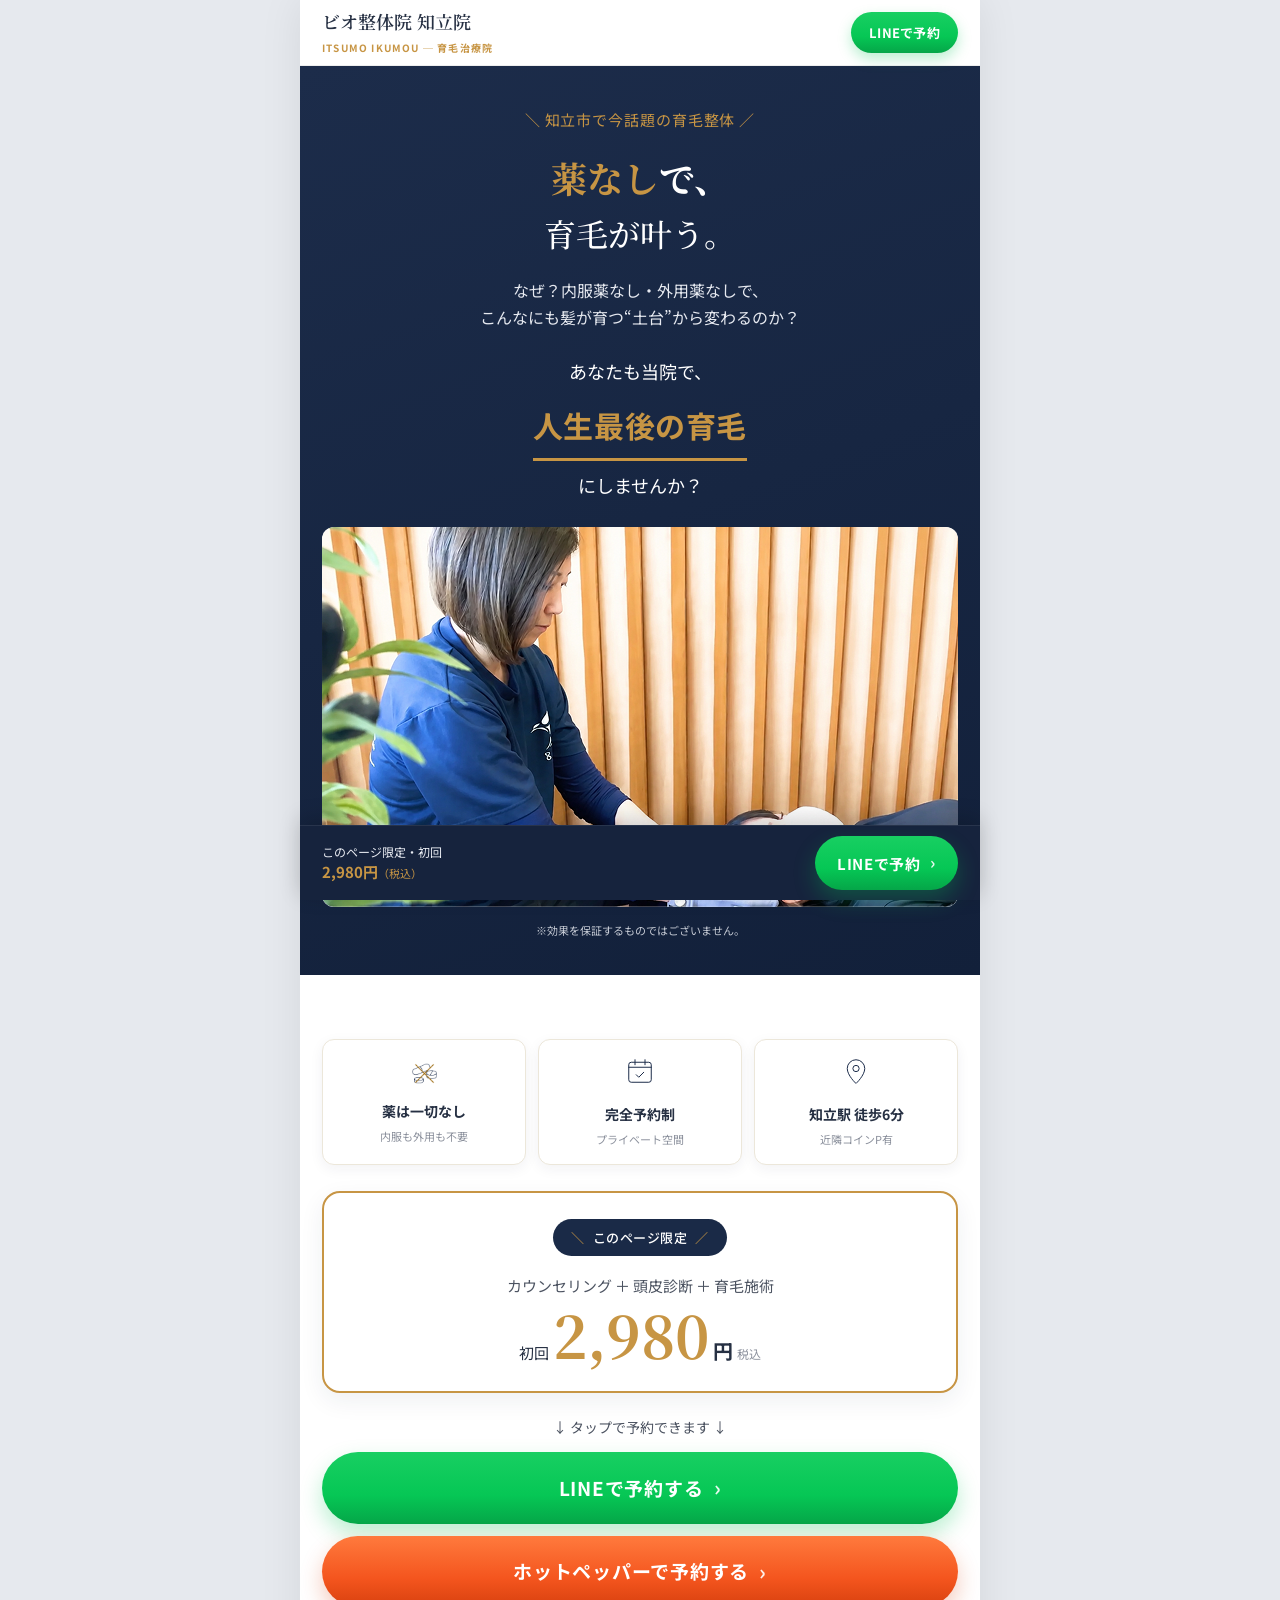
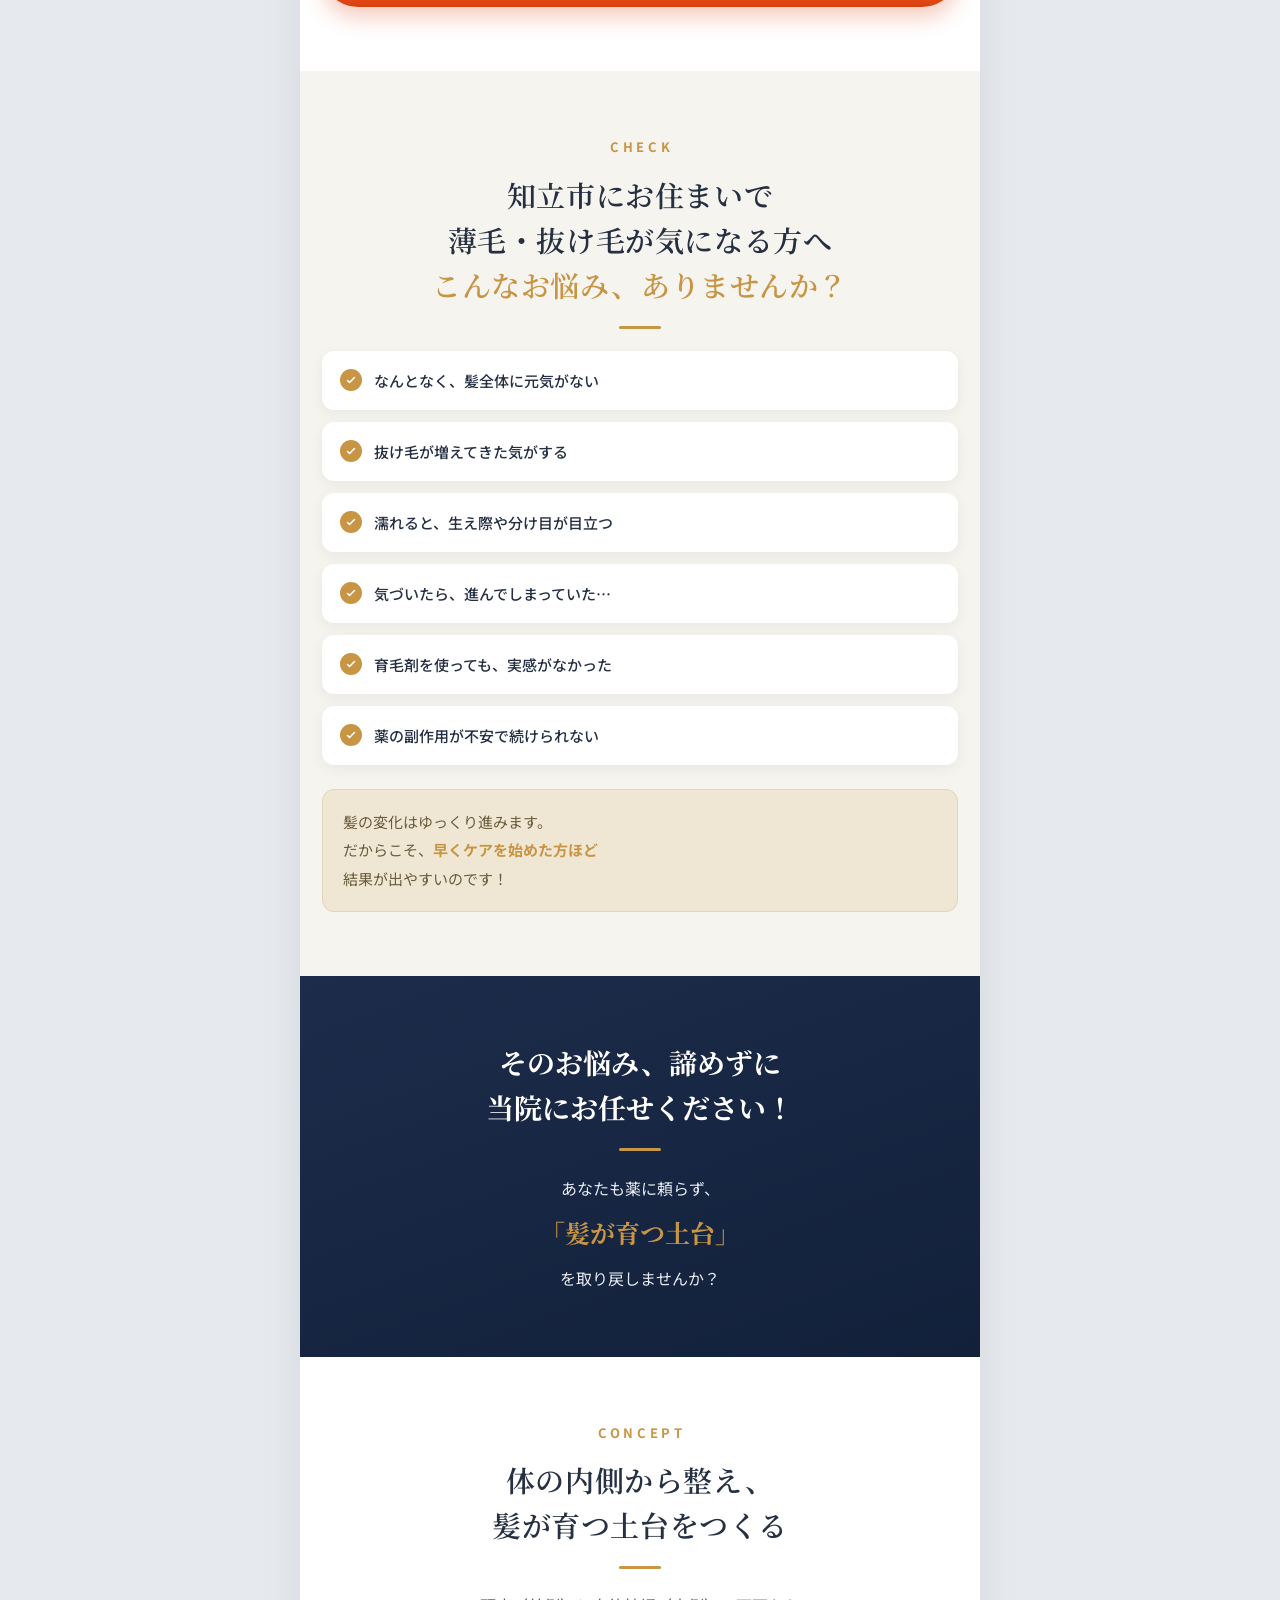
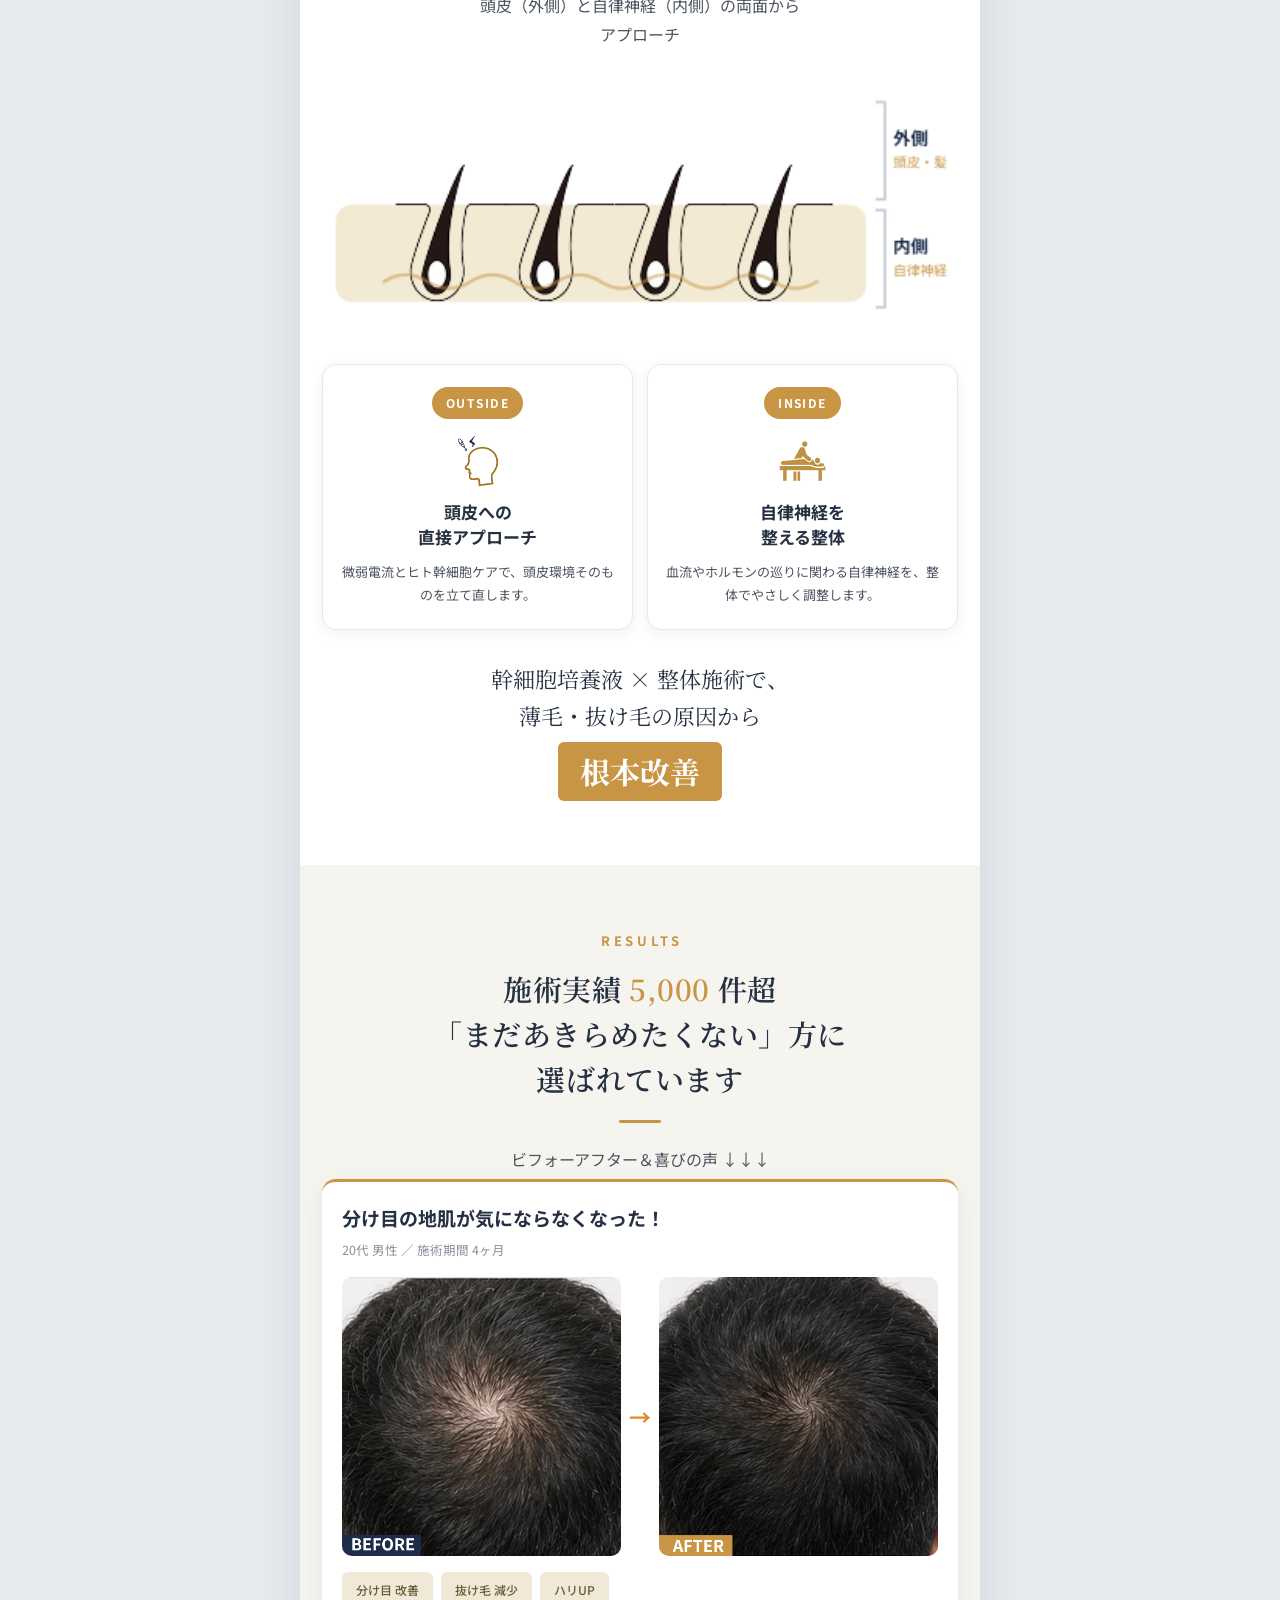
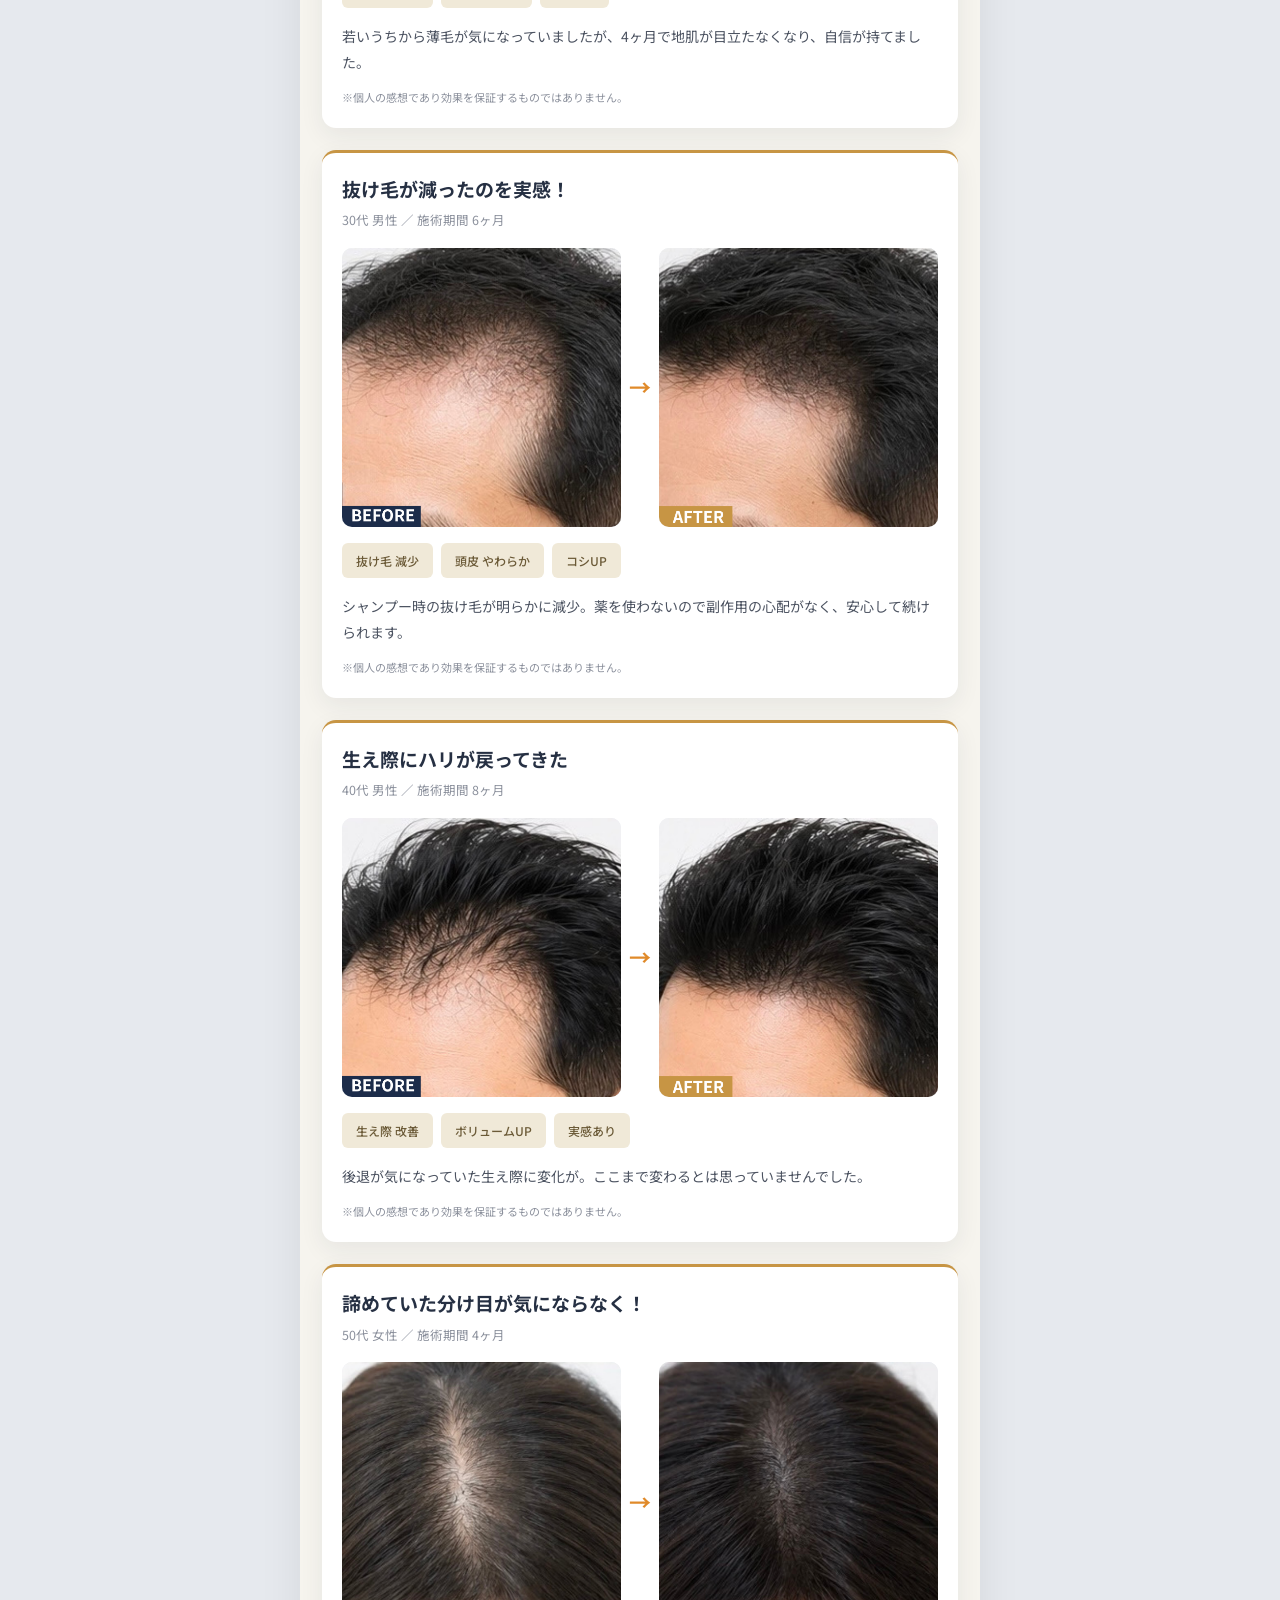
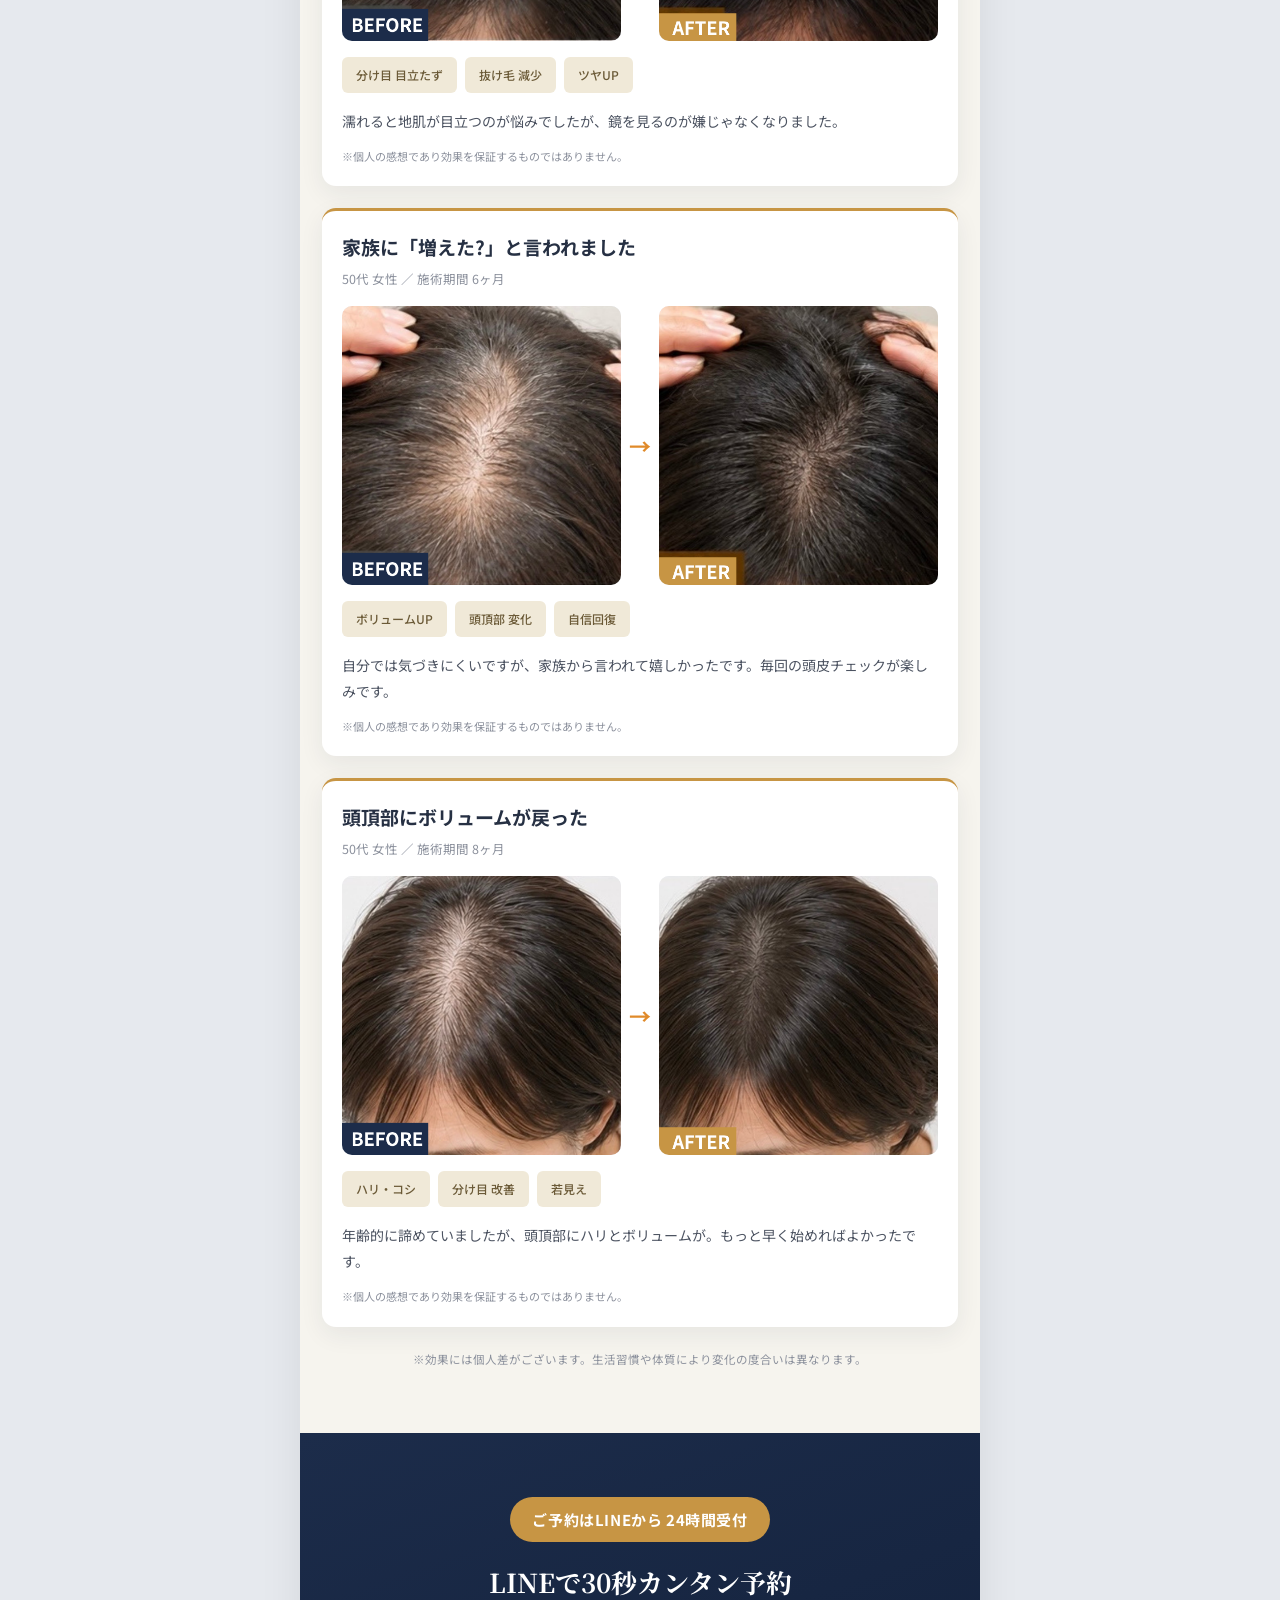
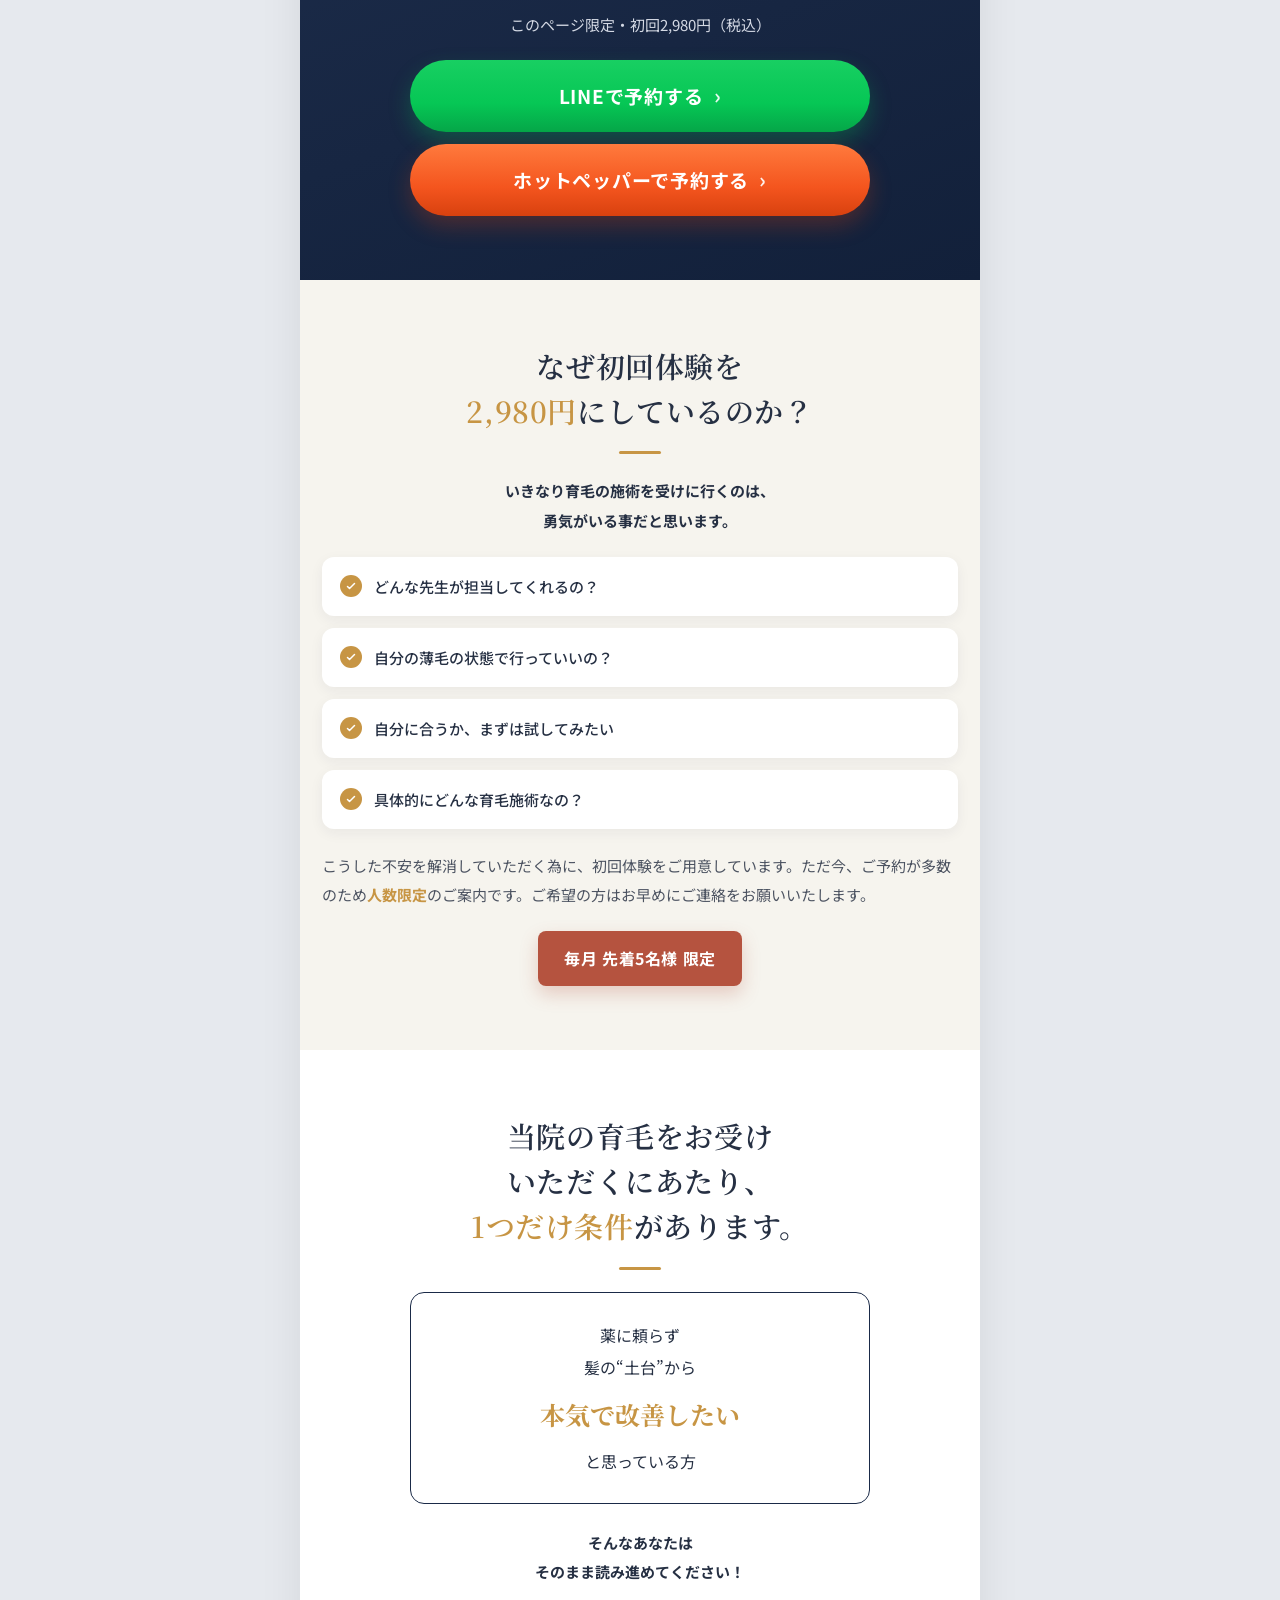
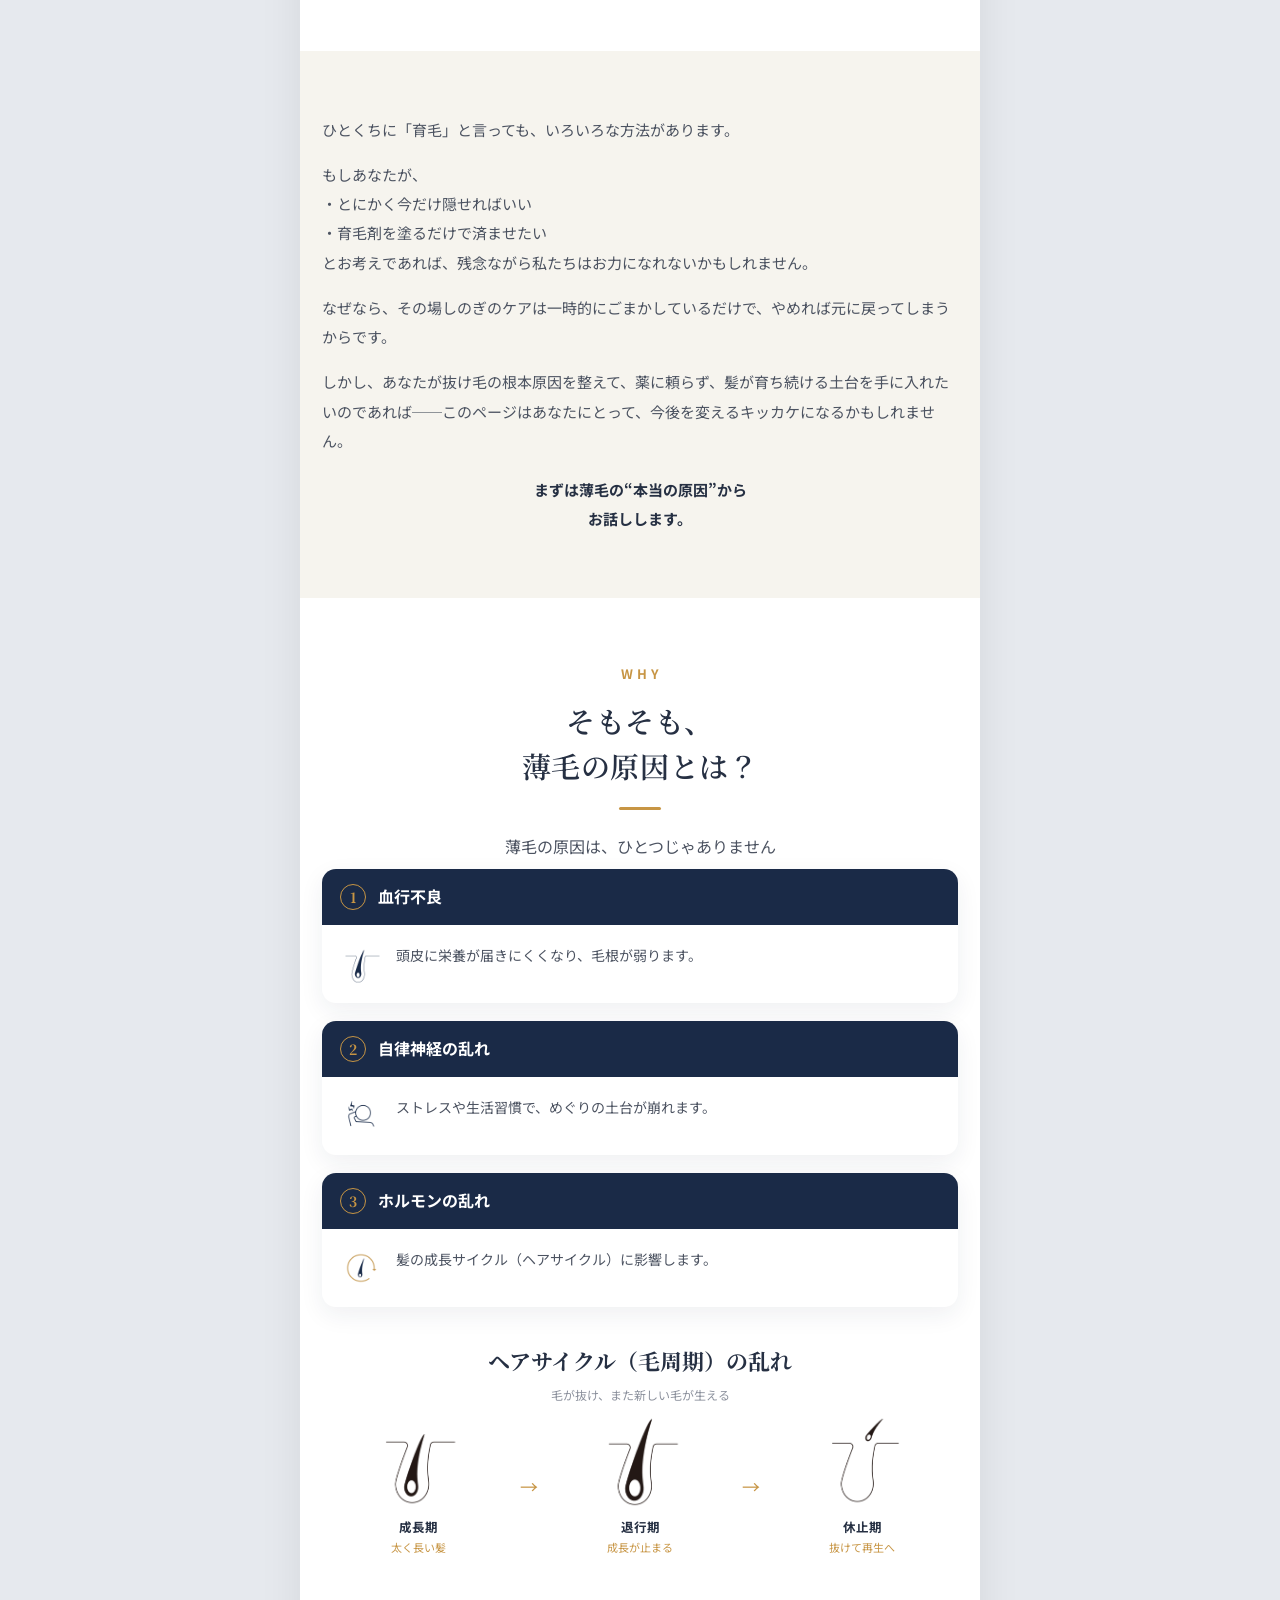
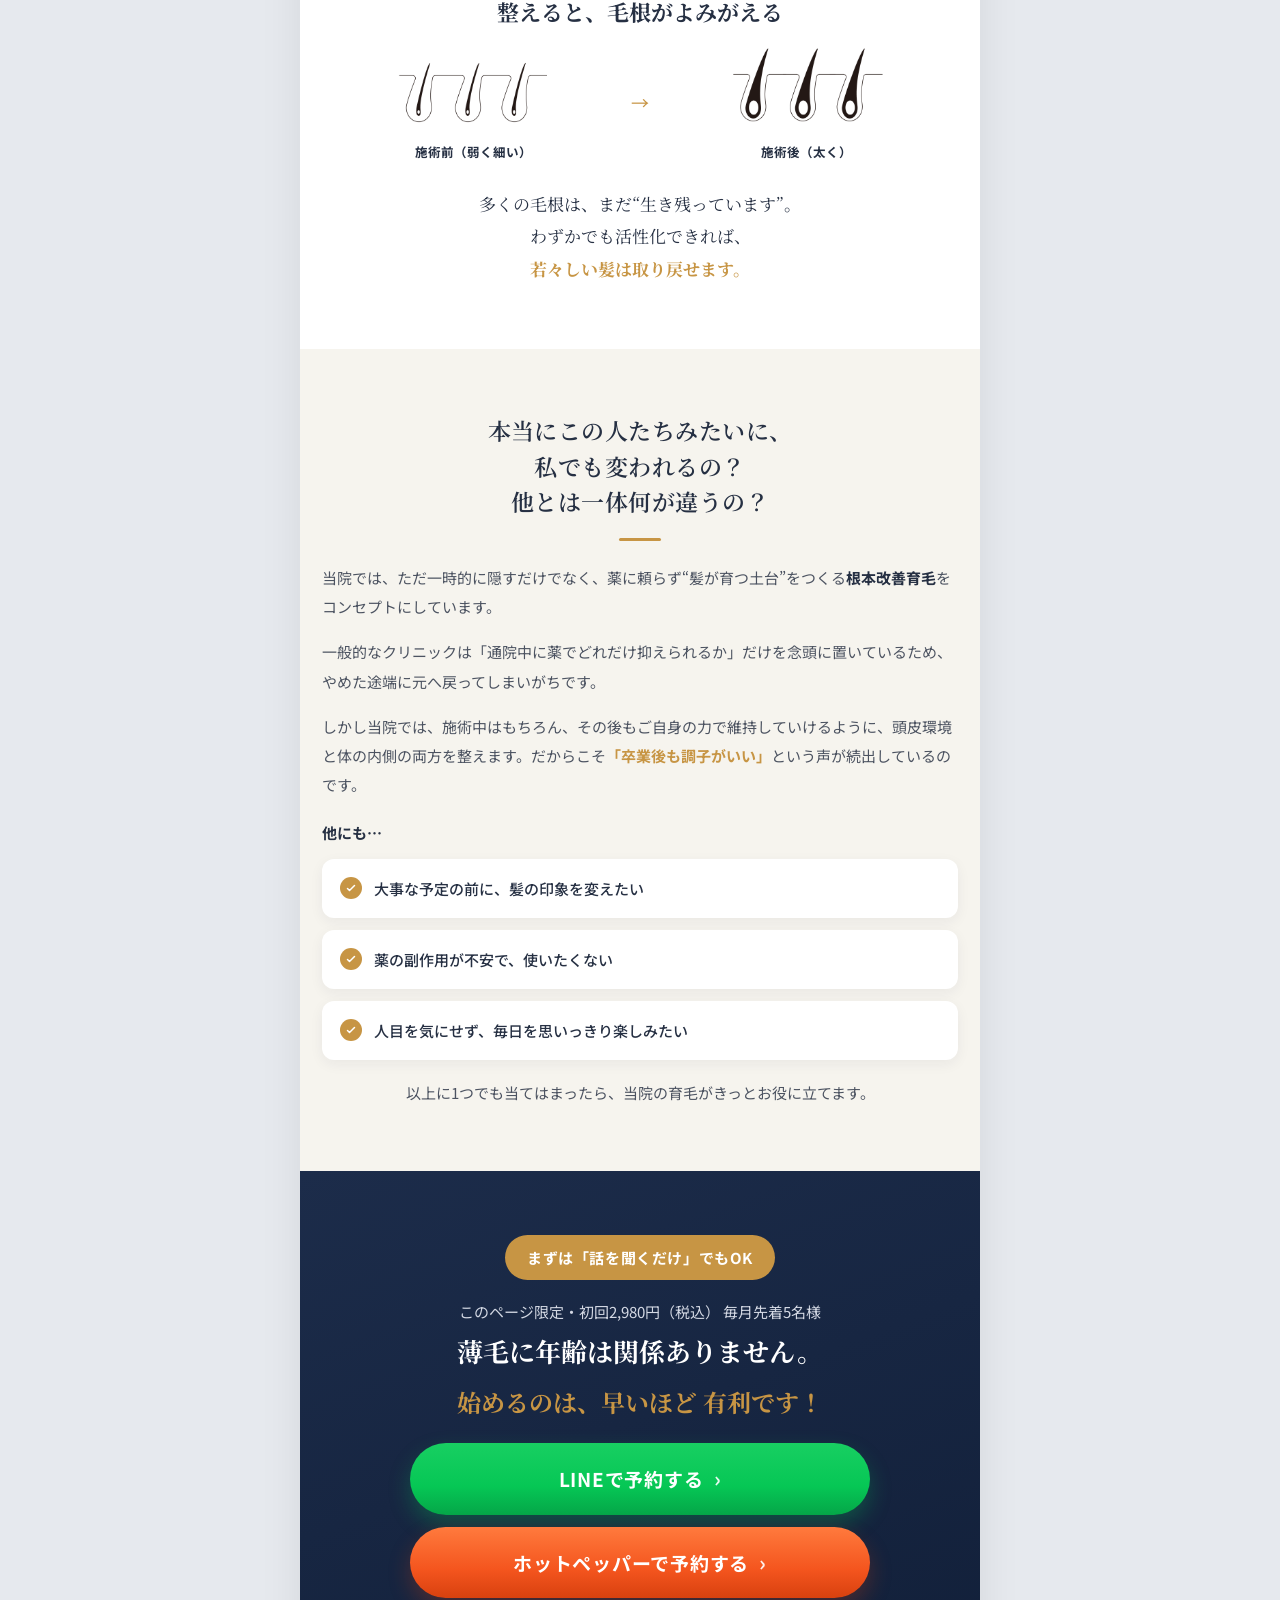
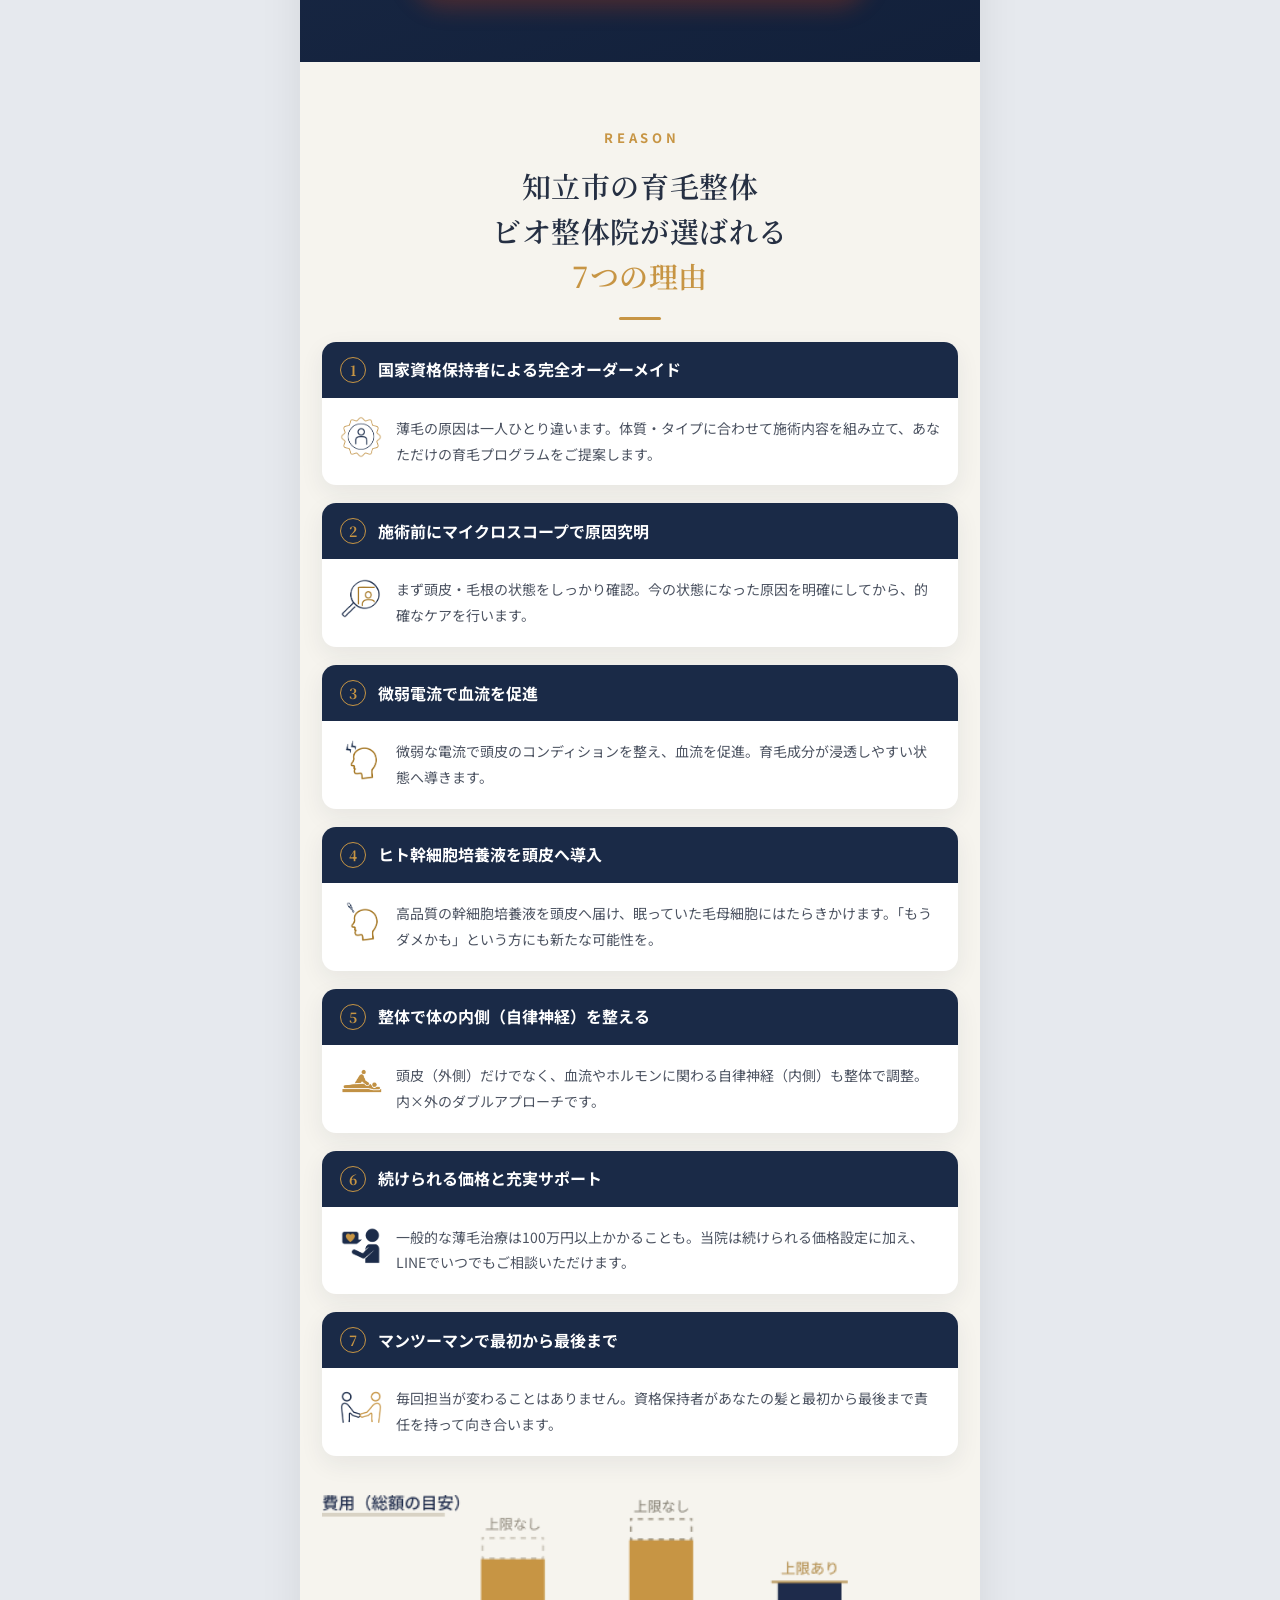
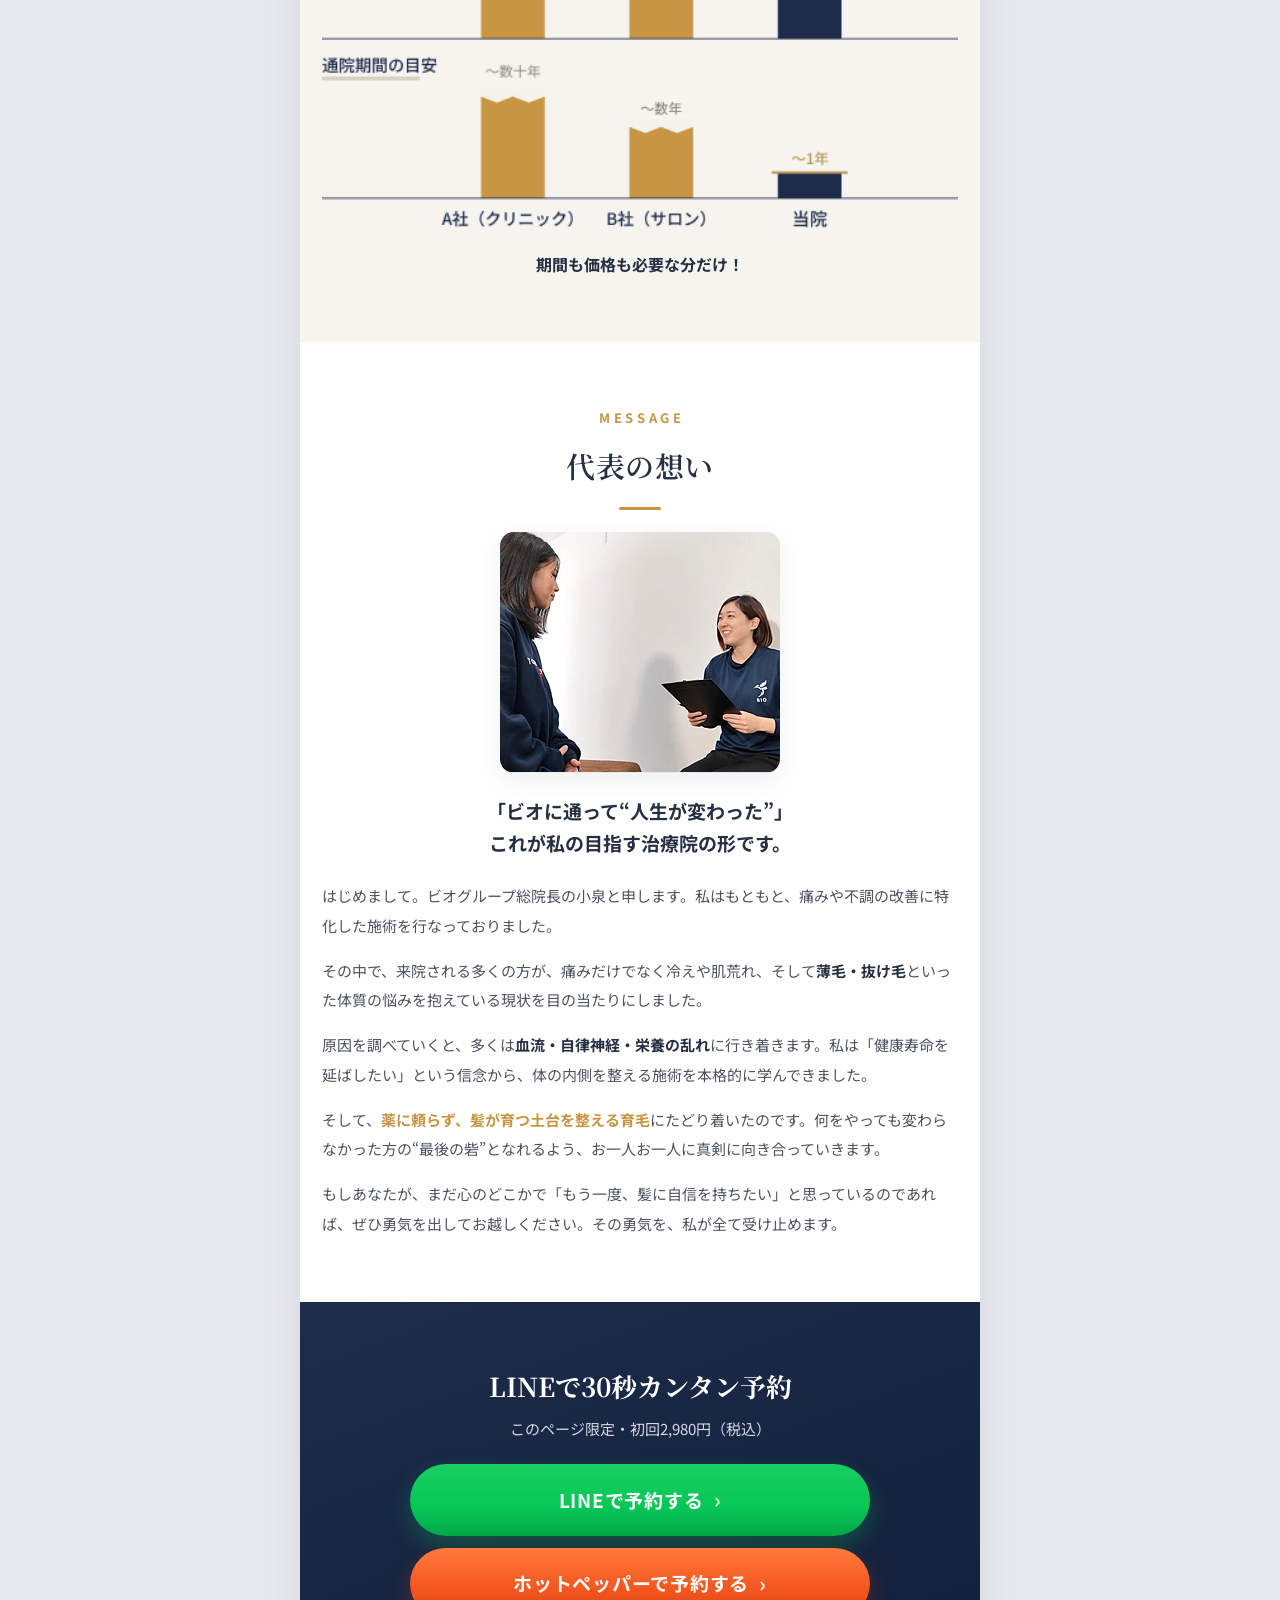
==== commit 717234b2: "ホットペッパー予約ボタンを追加（知立） 各メインCTAの「LINEで予約」直下にHPB予約ボタン(.btn-hpb)を設置し、 知立院の予約URLへ。HPBクリックもLeadコンバージョンとして計測。" ====
--- a/index.html
+++ b/index.html
@@ -38,7 +38,7 @@
   <!-- LINE予約ボタンのクリックを Lead（コンバージョン）として計測 -->
   <script>
   document.addEventListener('click', function (e) {
-    var el = e.target && e.target.closest ? e.target.closest('.js-line') : null;
+    var el = e.target && e.target.closest ? e.target.closest('.js-line, .js-hpb') : null;
     if (el && window.fbq) { fbq('track', 'Lead'); }
   });
   </script>
@@ -112,6 +112,7 @@
 
         <p class="tap-hint">↓ タップで予約できます ↓</p>
         <a class="btn-line js-line" href="#">LINEで予約する <span class="arw">›</span></a>
+        <a class="btn-hpb js-hpb" href="https://beauty.hotpepper.jp/CSP/kr/reserve/?storeId=H000776967&amp;couponId=CP00000012735334&amp;add=0" target="_blank" rel="noopener">ホットペッパーで予約する <span class="arw">›</span></a>
       </div>
     </section>
 
@@ -272,6 +273,7 @@
         <h2 class="cta-block__title">LINEで30秒カンタン予約</h2>
         <p class="cta-block__sub">このページ限定・初回2,980円（税込）</p>
         <a class="btn-line js-line" href="#">LINEで予約する <span class="arw">›</span></a>
+        <a class="btn-hpb js-hpb" href="https://beauty.hotpepper.jp/CSP/kr/reserve/?storeId=H000776967&amp;couponId=CP00000012735334&amp;add=0" target="_blank" rel="noopener">ホットペッパーで予約する <span class="arw">›</span></a>
       </div>
     </section>
 
@@ -386,6 +388,7 @@
         <h2 class="cta-block__title" style="margin-top:6px;">薄毛に年齢は関係ありません。</h2>
         <span class="cta-block__big">始めるのは、早いほど 有利です！</span>
         <a class="btn-line js-line" href="#">LINEで予約する <span class="arw">›</span></a>
+        <a class="btn-hpb js-hpb" href="https://beauty.hotpepper.jp/CSP/kr/reserve/?storeId=H000776967&amp;couponId=CP00000012735334&amp;add=0" target="_blank" rel="noopener">ホットペッパーで予約する <span class="arw">›</span></a>
       </div>
     </section>
 
@@ -459,6 +462,7 @@
         <h2 class="cta-block__title" style="margin-top:0;">LINEで30秒カンタン予約</h2>
         <p class="cta-block__sub">このページ限定・初回2,980円（税込）</p>
         <a class="btn-line js-line" href="#">LINEで予約する <span class="arw">›</span></a>
+        <a class="btn-hpb js-hpb" href="https://beauty.hotpepper.jp/CSP/kr/reserve/?storeId=H000776967&amp;couponId=CP00000012735334&amp;add=0" target="_blank" rel="noopener">ホットペッパーで予約する <span class="arw">›</span></a>
       </div>
     </section>
 
@@ -515,6 +519,7 @@
         <h2 class="cta-block__title" style="margin-top:0;">枠が埋まる前にご予約を</h2>
         <p class="cta-block__sub">このページ限定・初回2,980円（税込） 毎月先着5名様</p>
         <a class="btn-line js-line" href="#">LINEで予約する <span class="arw">›</span></a>
+        <a class="btn-hpb js-hpb" href="https://beauty.hotpepper.jp/CSP/kr/reserve/?storeId=H000776967&amp;couponId=CP00000012735334&amp;add=0" target="_blank" rel="noopener">ホットペッパーで予約する <span class="arw">›</span></a>
         <p class="cta-block__foot">24時間いつでもLINEで予約できます。</p>
       </div>
     </section>
@@ -616,6 +621,7 @@
         <h2 class="cta-block__title">初回2,980円で今すぐ予約</h2>
         <p class="cta-block__sub">カウンセリング＋頭皮診断＋育毛施術ぜんぶ込み 毎月先着5名様</p>
         <a class="btn-line js-line" href="#">LINEで予約する <span class="arw">›</span></a>
+        <a class="btn-hpb js-hpb" href="https://beauty.hotpepper.jp/CSP/kr/reserve/?storeId=H000776967&amp;couponId=CP00000012735334&amp;add=0" target="_blank" rel="noopener">ホットペッパーで予約する <span class="arw">›</span></a>
       </div>
     </section>
 
--- a/css/style.css
+++ b/css/style.css
@@ -506,3 +506,25 @@
   html { scroll-behavior: auto; }
   .btn-line { transition: none; }
 }
+
+/* =========================================================================
+   ホットペッパービューティー 予約ボタン
+   ========================================================================= */
+.btn-hpb {
+  display: inline-flex; align-items: center; justify-content: center;
+  gap: 10px;
+  background: linear-gradient(180deg, #ff7a3d 0%, #f4551e 60%, #d8410f 100%);
+  color: #fff; font-weight: 700;
+  font-size: clamp(16px, 4.4vw, 19px);
+  letter-spacing: .04em;
+  padding: 17px 28px;
+  border-radius: 999px;
+  box-shadow: 0 10px 22px rgba(216, 65, 15, .28);
+  width: 100%;
+  margin-top: 12px;
+  transition: transform .12s ease, box-shadow .12s ease, filter .12s ease;
+}
+.btn-hpb:hover { filter: brightness(1.03); transform: translateY(-1px); box-shadow: 0 14px 26px rgba(216, 65, 15, .34); }
+.btn-hpb:active { transform: translateY(0); }
+.btn-hpb .arw { font-size: 1.1em; opacity: .9; }
+.cta-block .btn-hpb { max-width: 460px; margin-inline: auto; }
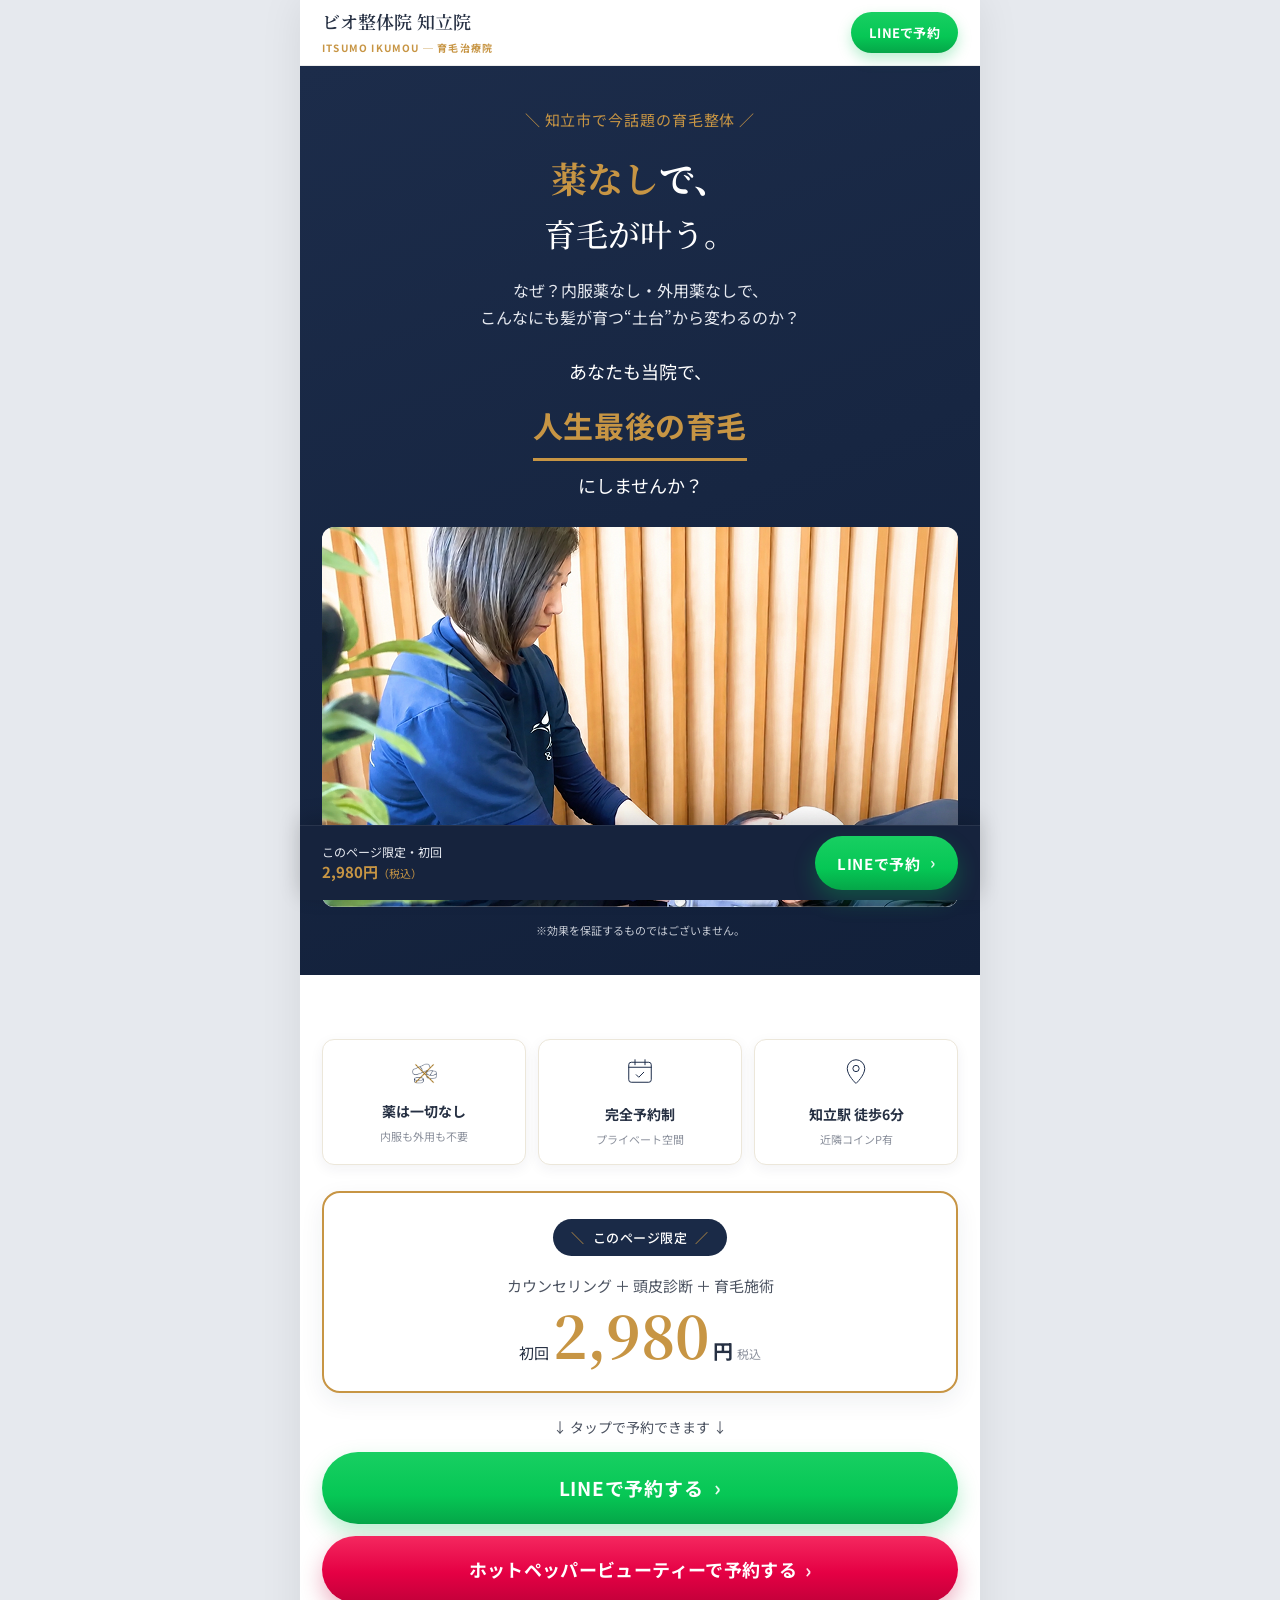
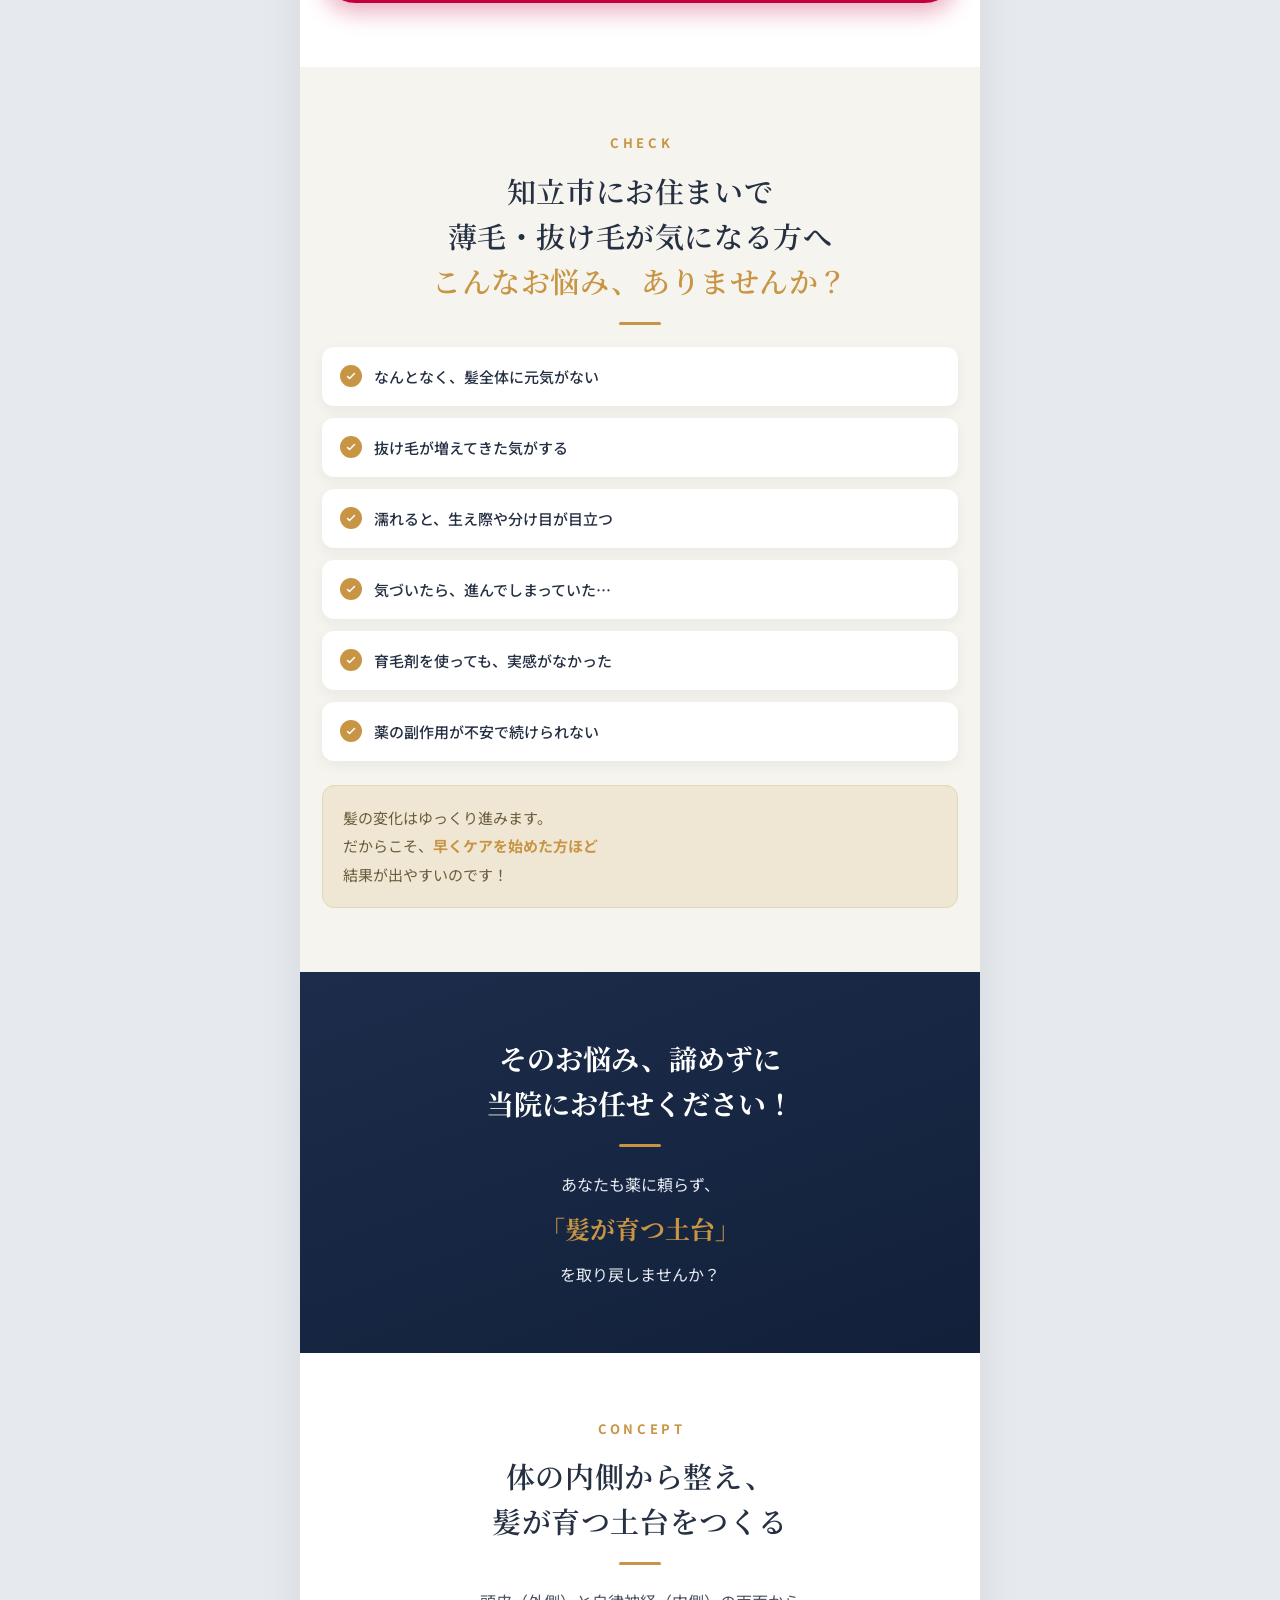
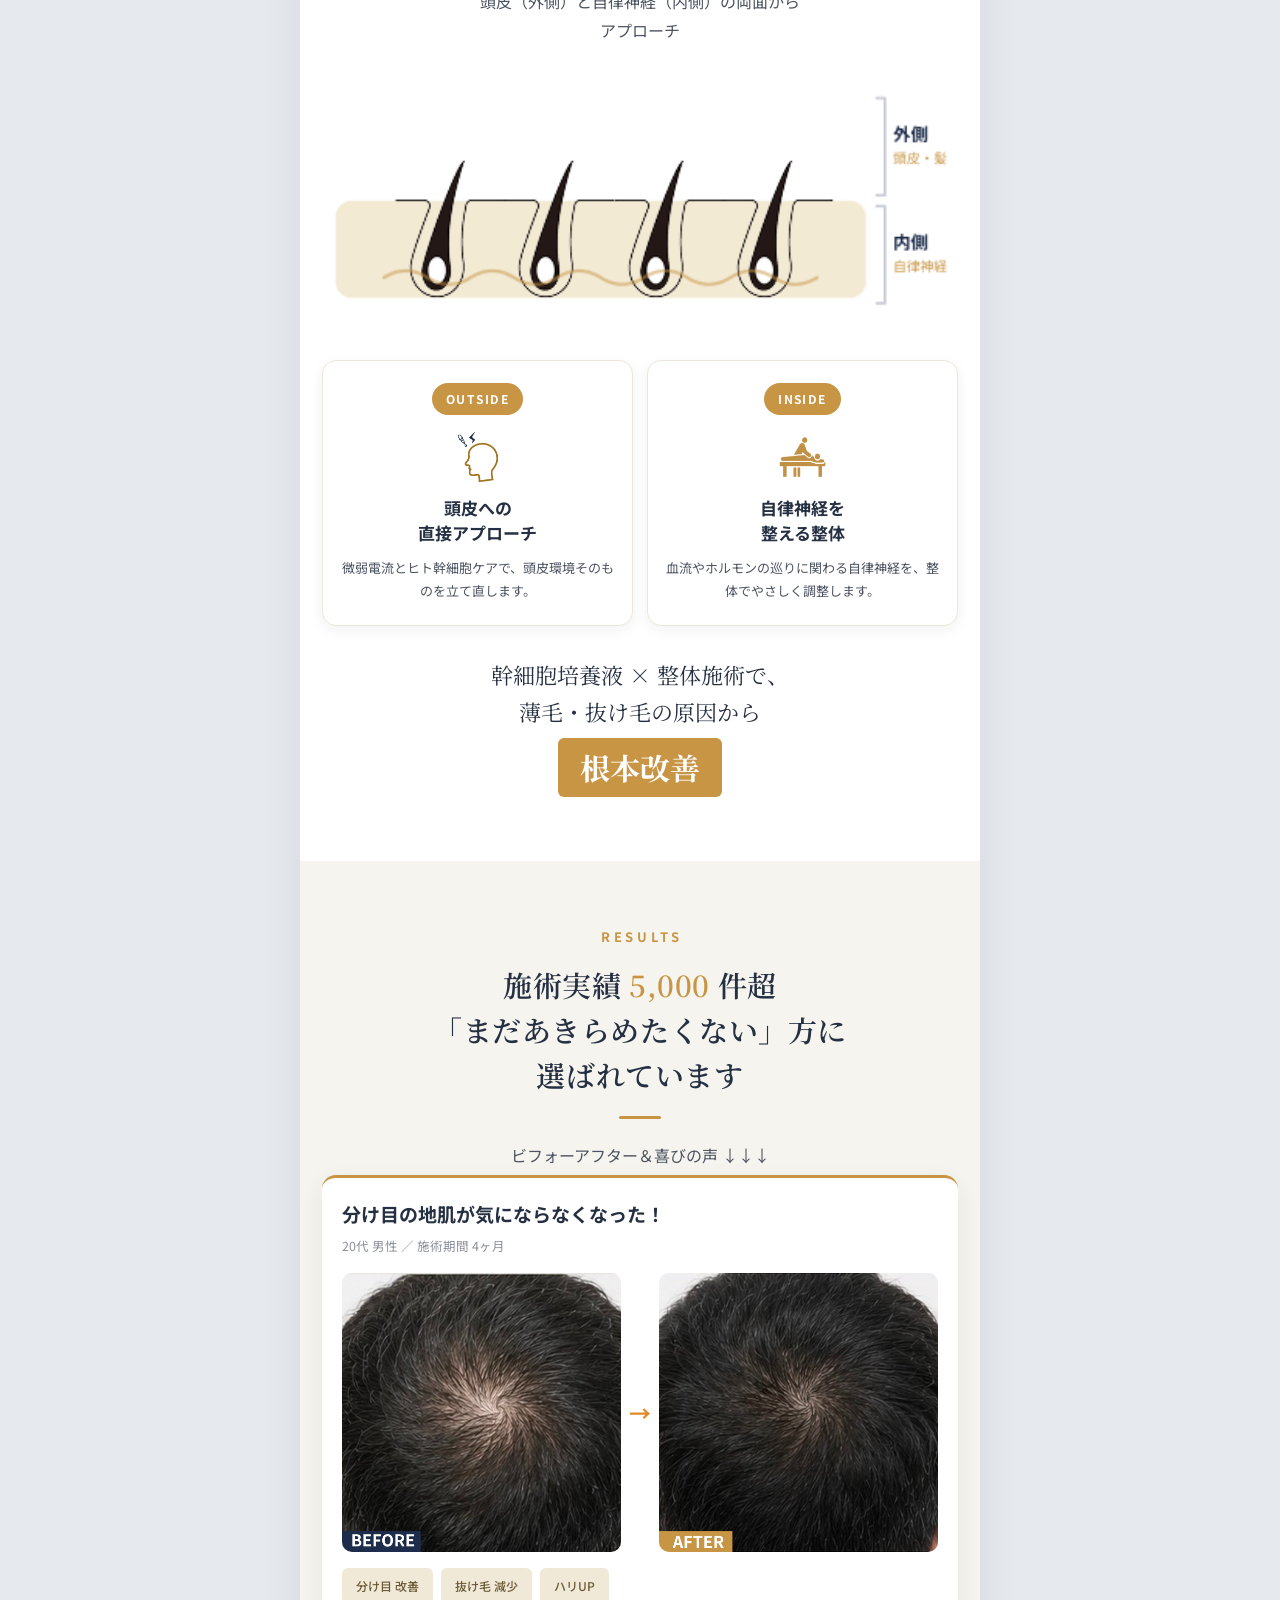
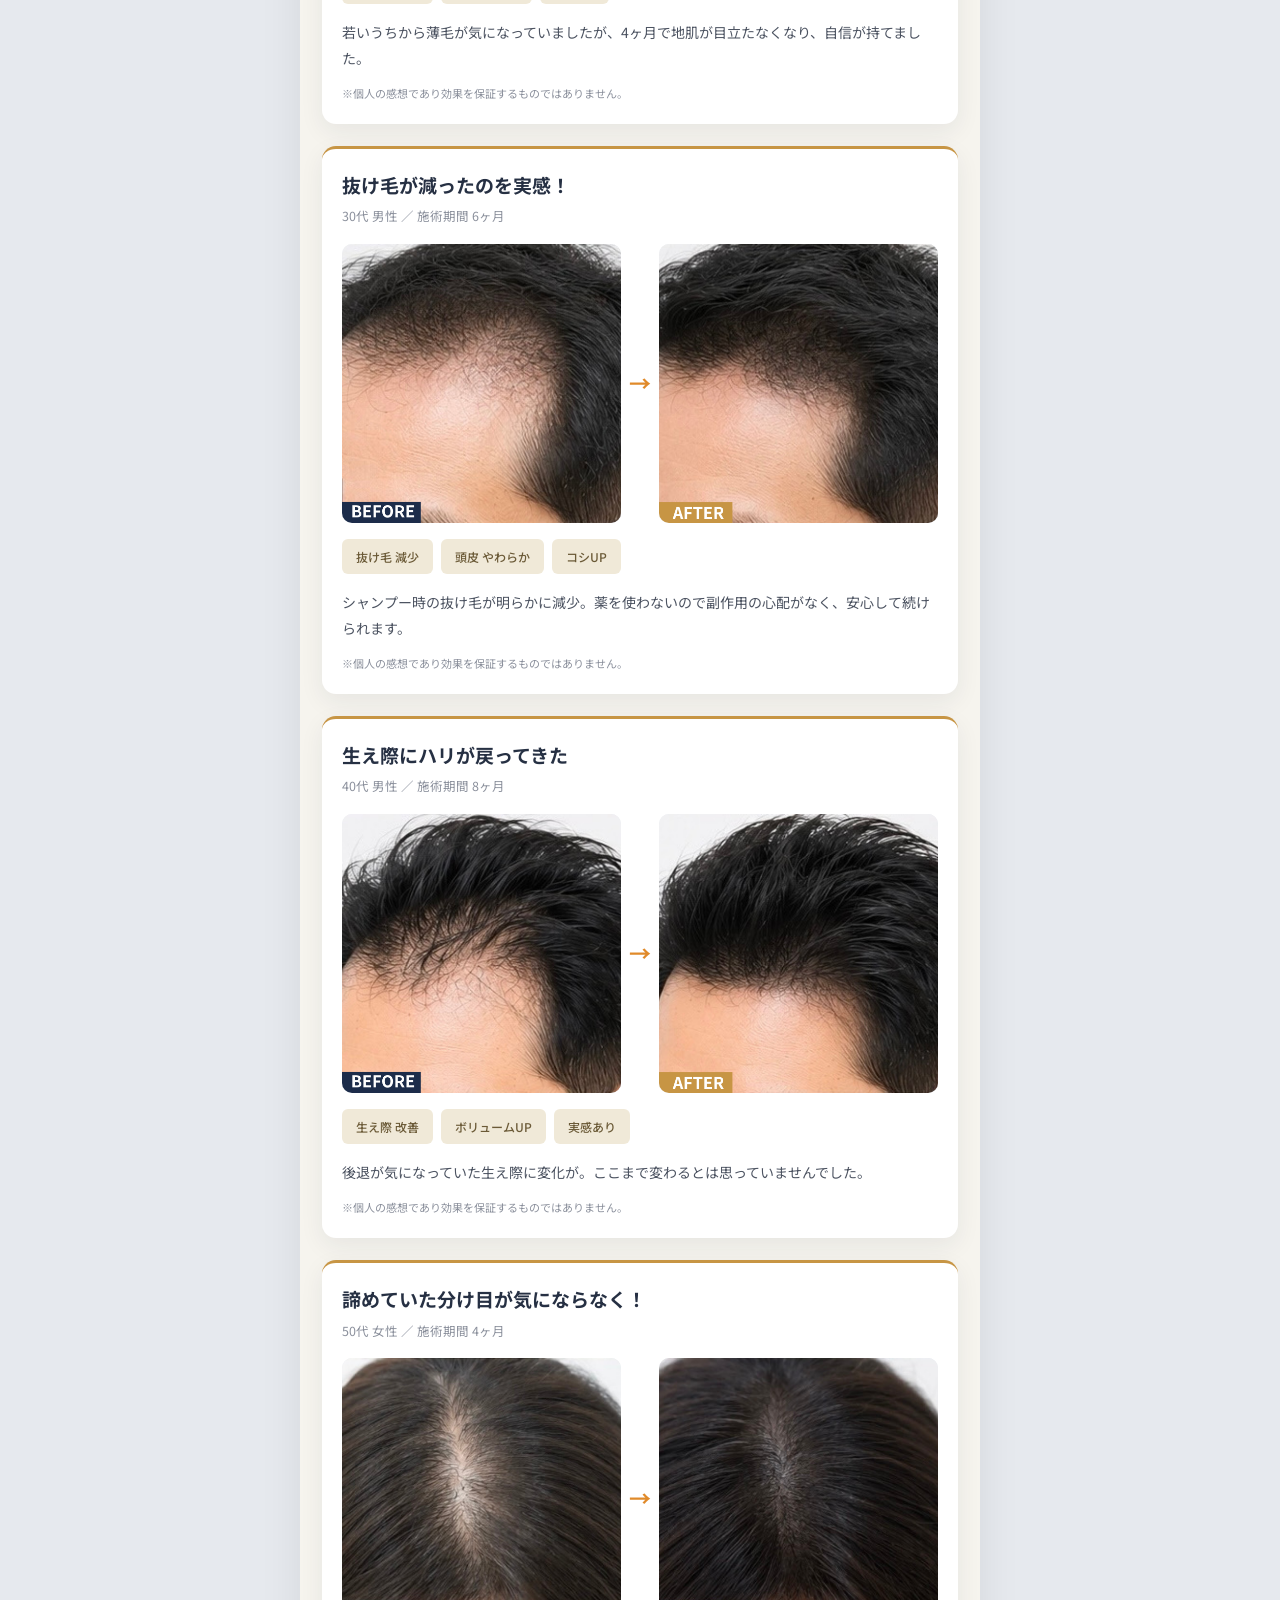
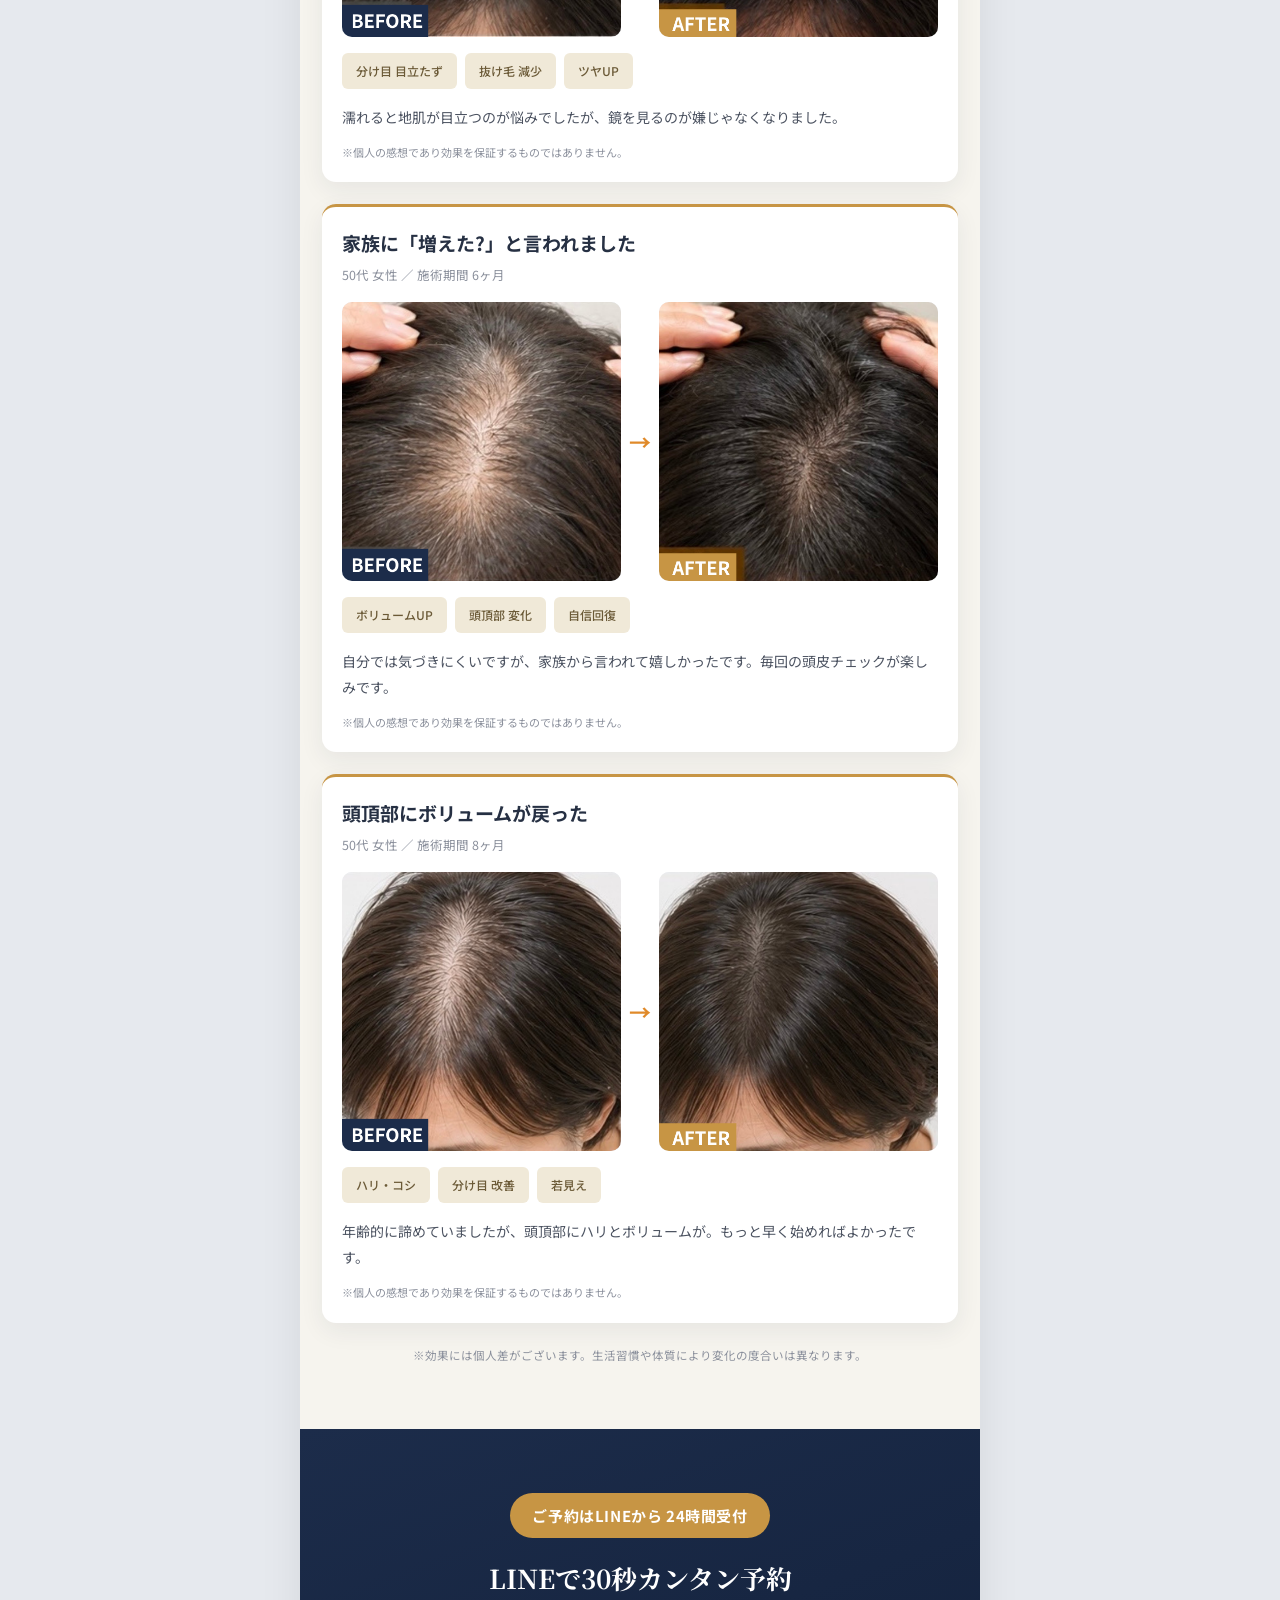
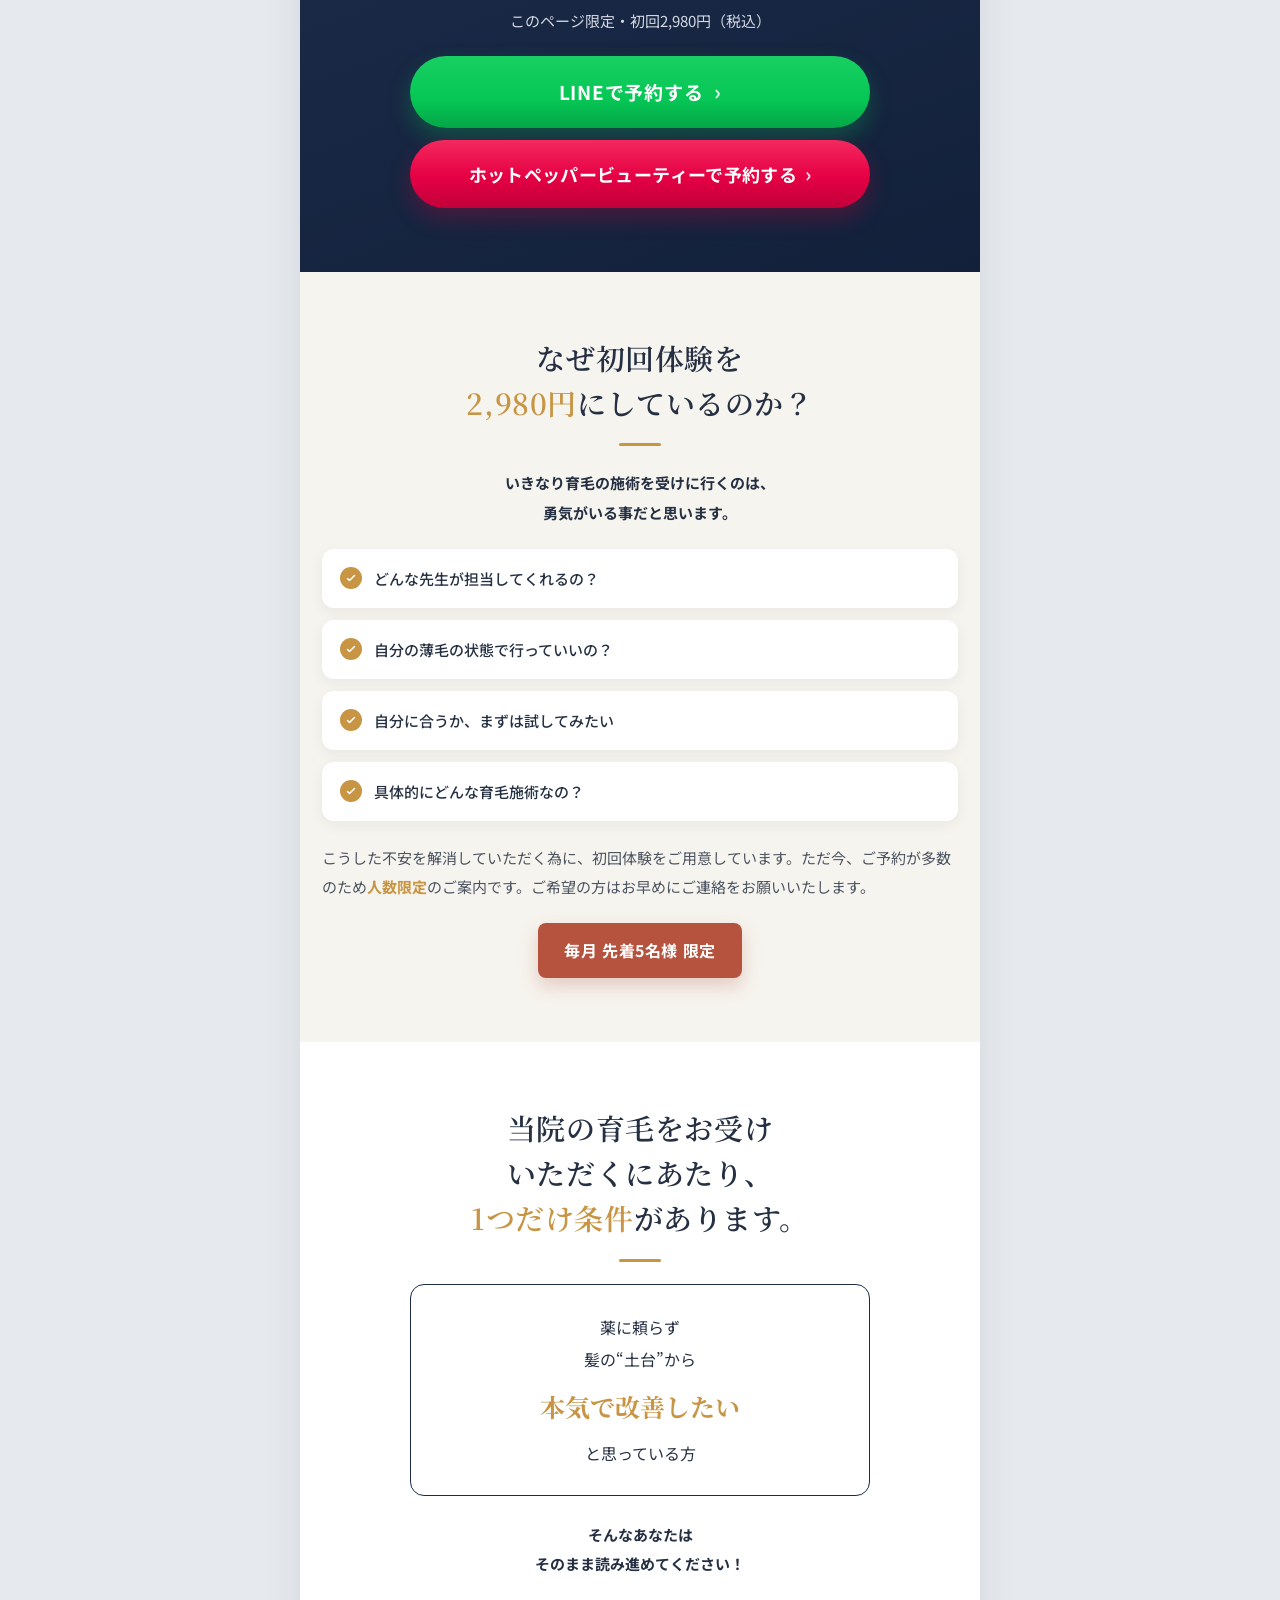
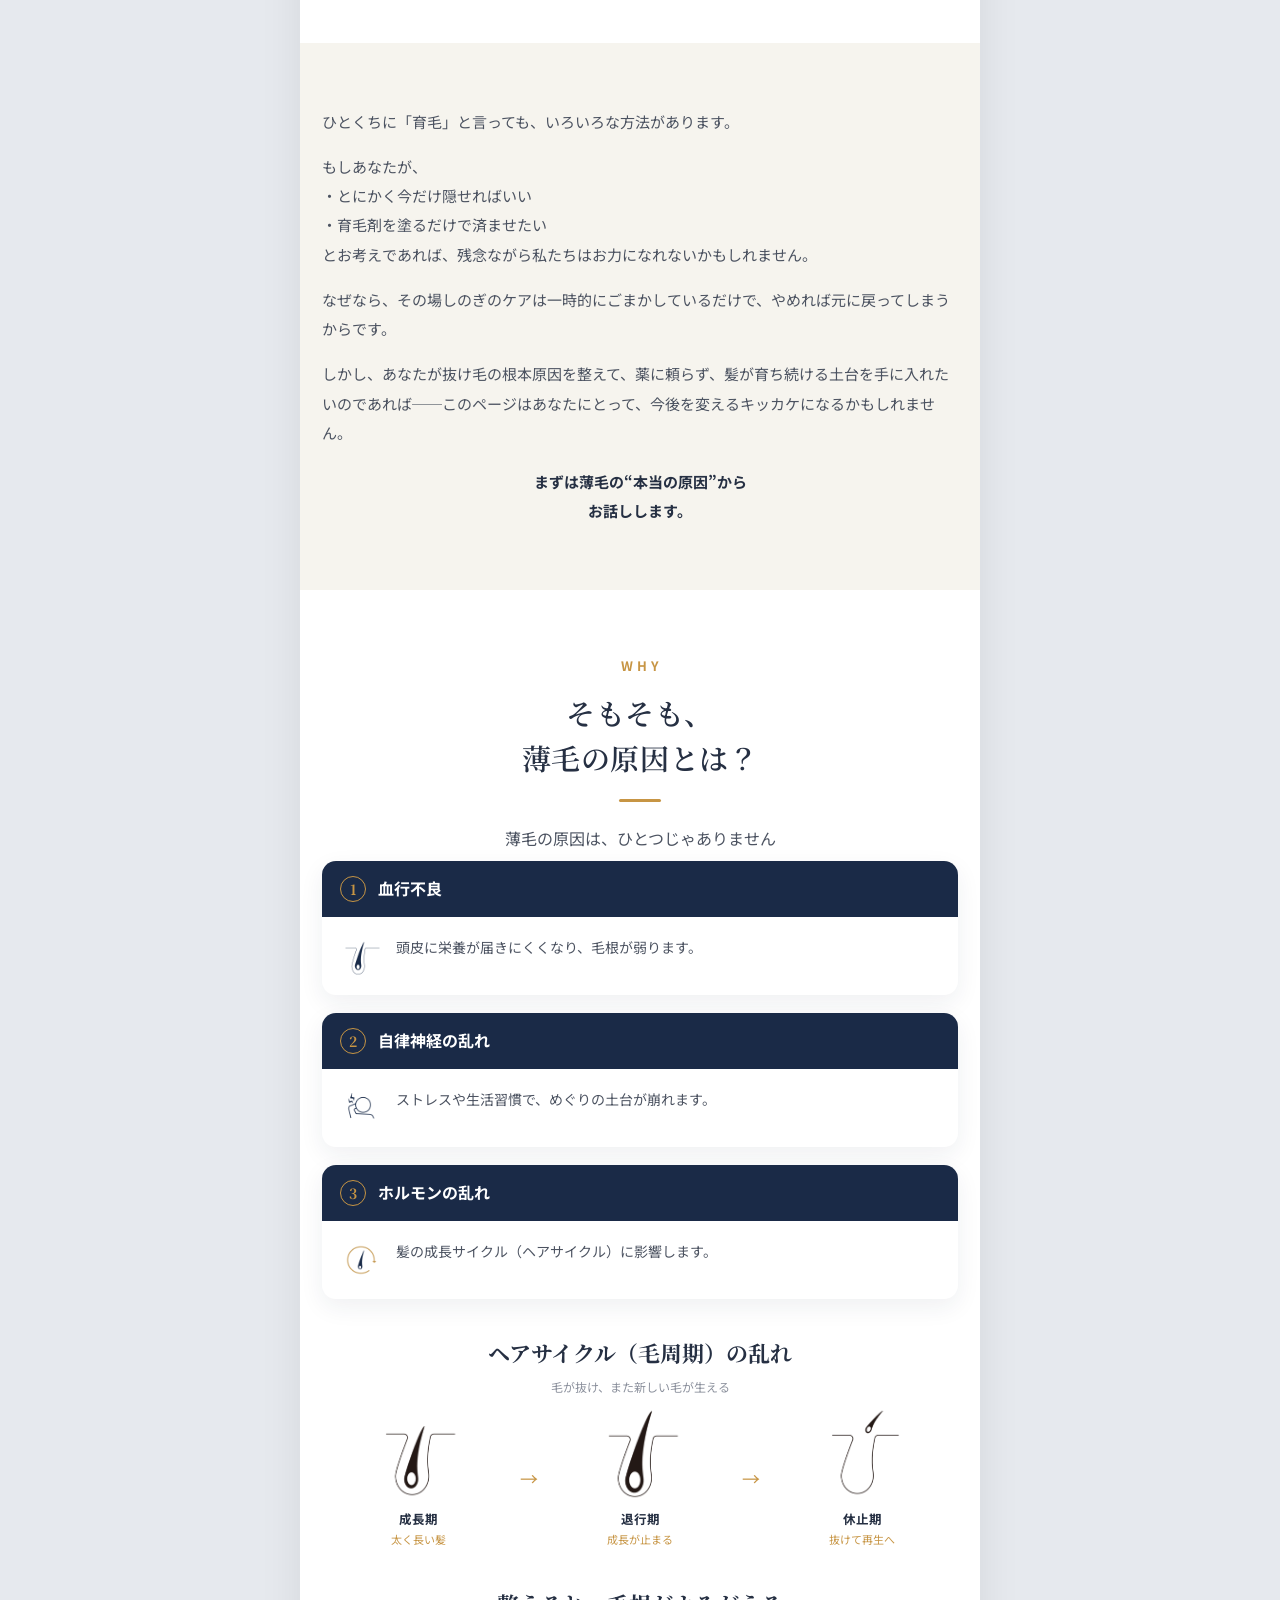
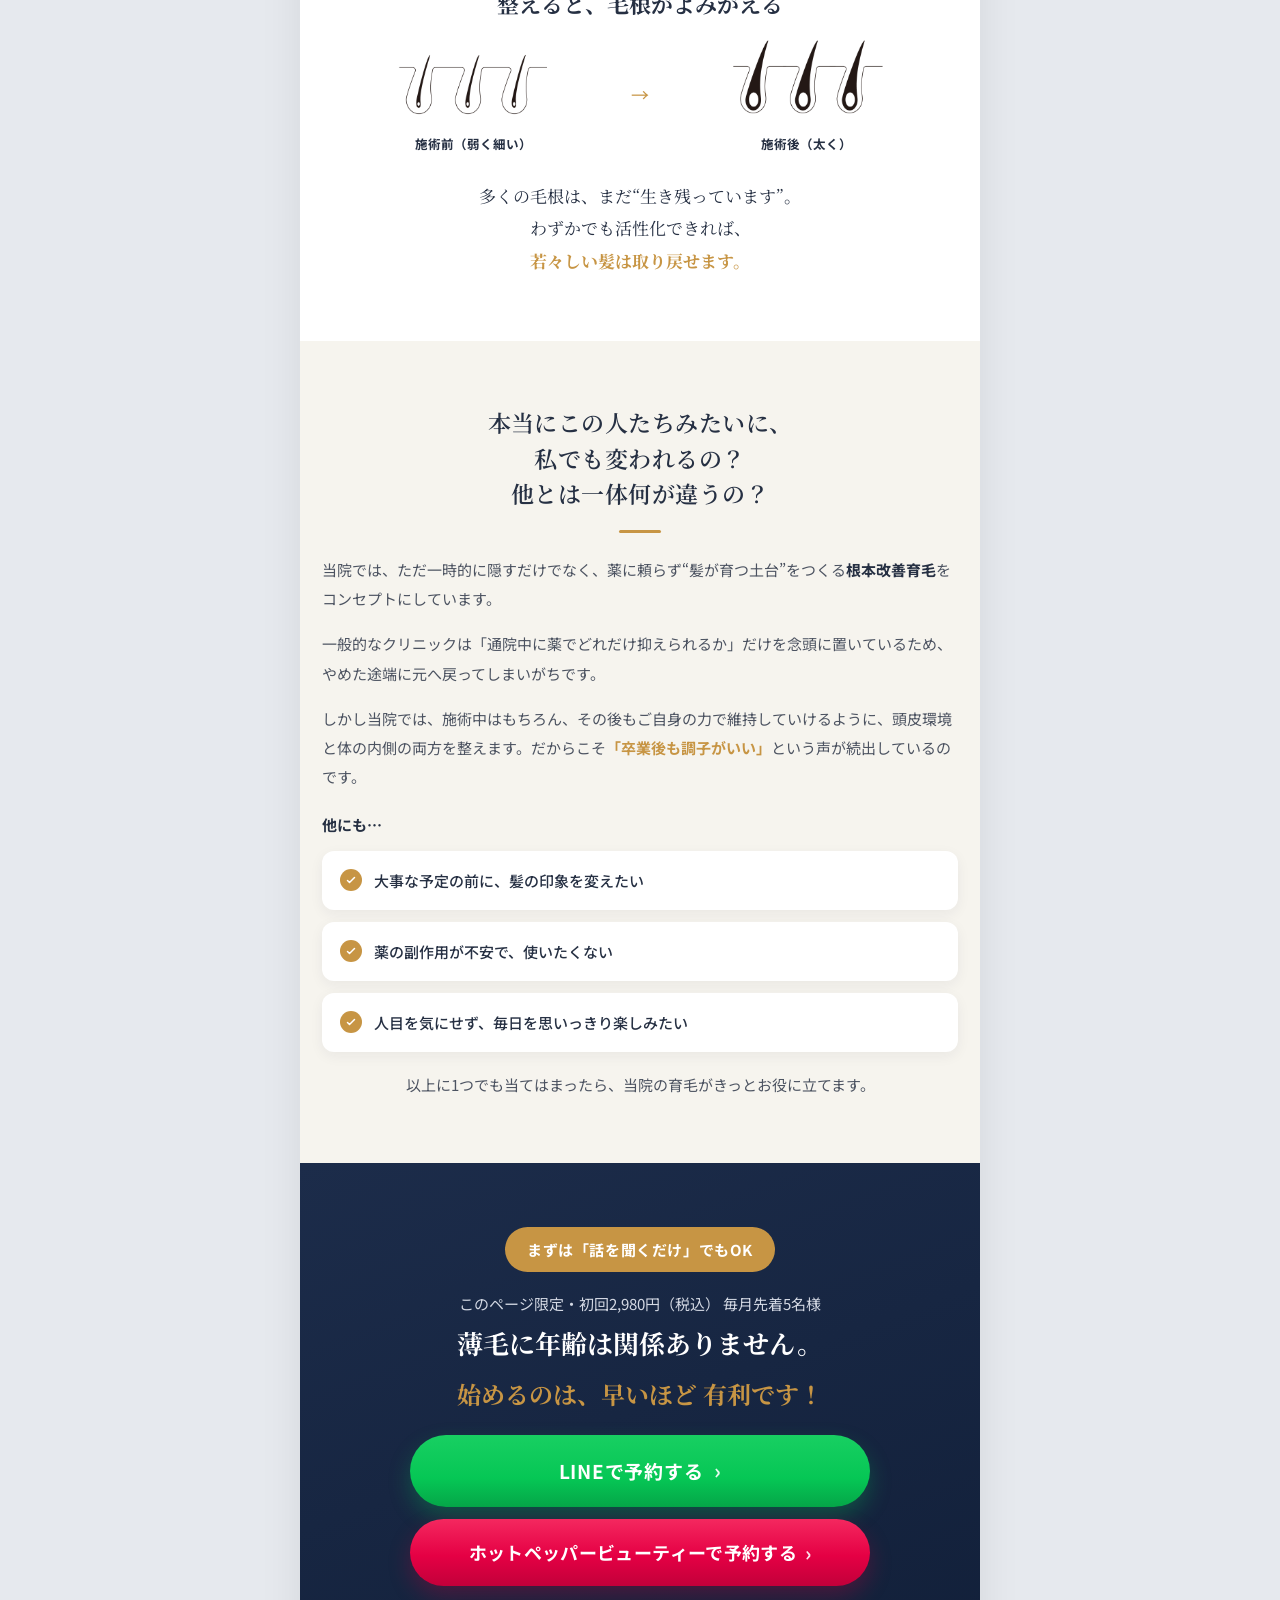
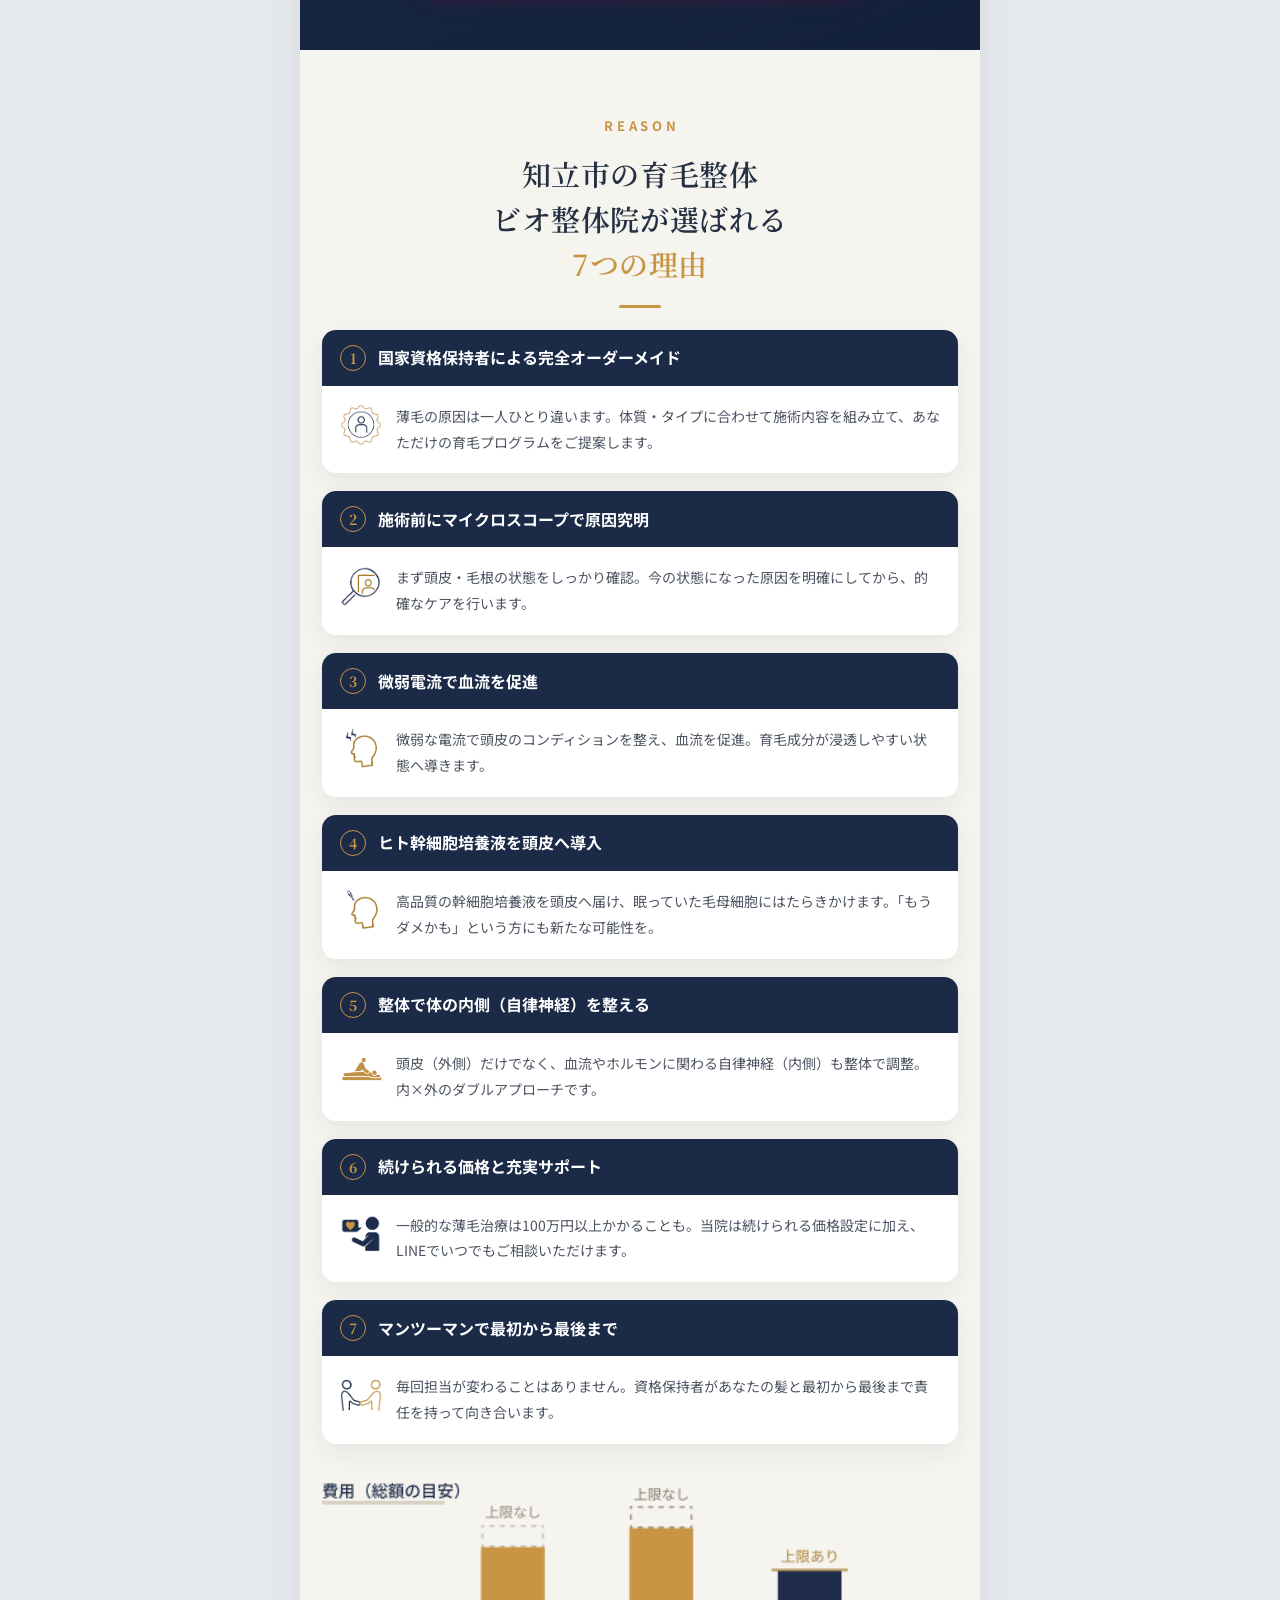
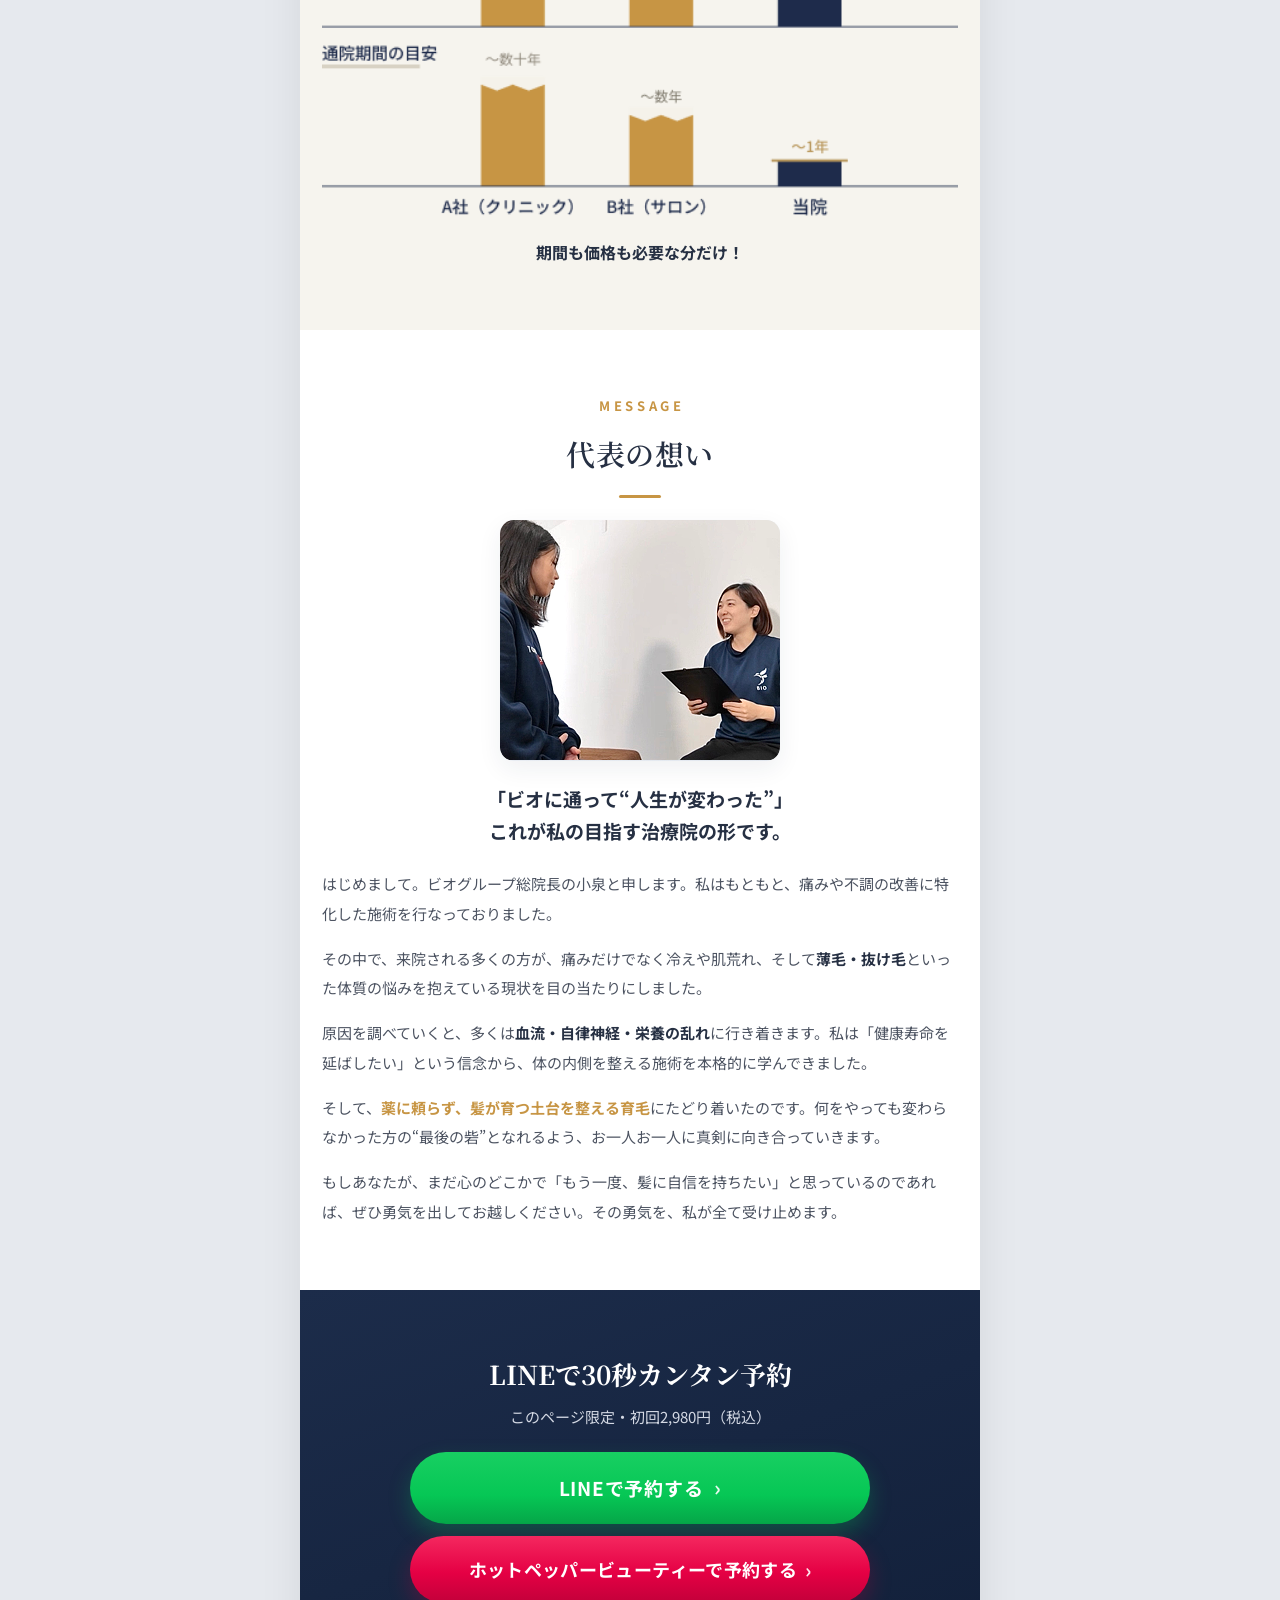
==== commit ae12d53a: "HPB予約ボタンを公式カラー(紅色)に変更・文言を『ホットペッパービューティーで予約する』に Co-Authored-By: Claude Opus 4.8 <noreply@anthropic.co" ====
--- a/index.html
+++ b/index.html
@@ -112,7 +112,7 @@
 
         <p class="tap-hint">↓ タップで予約できます ↓</p>
         <a class="btn-line js-line" href="#">LINEで予約する <span class="arw">›</span></a>
-        <a class="btn-hpb js-hpb" href="https://beauty.hotpepper.jp/CSP/kr/reserve/?storeId=H000776967&amp;couponId=CP00000012735334&amp;add=0" target="_blank" rel="noopener">ホットペッパーで予約する <span class="arw">›</span></a>
+        <a class="btn-hpb js-hpb" href="https://beauty.hotpepper.jp/CSP/kr/reserve/?storeId=H000776967&amp;couponId=CP00000012735334&amp;add=0" target="_blank" rel="noopener">ホットペッパービューティーで予約する <span class="arw">›</span></a>
       </div>
     </section>
 
@@ -273,7 +273,7 @@
         <h2 class="cta-block__title">LINEで30秒カンタン予約</h2>
         <p class="cta-block__sub">このページ限定・初回2,980円（税込）</p>
         <a class="btn-line js-line" href="#">LINEで予約する <span class="arw">›</span></a>
-        <a class="btn-hpb js-hpb" href="https://beauty.hotpepper.jp/CSP/kr/reserve/?storeId=H000776967&amp;couponId=CP00000012735334&amp;add=0" target="_blank" rel="noopener">ホットペッパーで予約する <span class="arw">›</span></a>
+        <a class="btn-hpb js-hpb" href="https://beauty.hotpepper.jp/CSP/kr/reserve/?storeId=H000776967&amp;couponId=CP00000012735334&amp;add=0" target="_blank" rel="noopener">ホットペッパービューティーで予約する <span class="arw">›</span></a>
       </div>
     </section>
 
@@ -388,7 +388,7 @@
         <h2 class="cta-block__title" style="margin-top:6px;">薄毛に年齢は関係ありません。</h2>
         <span class="cta-block__big">始めるのは、早いほど 有利です！</span>
         <a class="btn-line js-line" href="#">LINEで予約する <span class="arw">›</span></a>
-        <a class="btn-hpb js-hpb" href="https://beauty.hotpepper.jp/CSP/kr/reserve/?storeId=H000776967&amp;couponId=CP00000012735334&amp;add=0" target="_blank" rel="noopener">ホットペッパーで予約する <span class="arw">›</span></a>
+        <a class="btn-hpb js-hpb" href="https://beauty.hotpepper.jp/CSP/kr/reserve/?storeId=H000776967&amp;couponId=CP00000012735334&amp;add=0" target="_blank" rel="noopener">ホットペッパービューティーで予約する <span class="arw">›</span></a>
       </div>
     </section>
 
@@ -462,7 +462,7 @@
         <h2 class="cta-block__title" style="margin-top:0;">LINEで30秒カンタン予約</h2>
         <p class="cta-block__sub">このページ限定・初回2,980円（税込）</p>
         <a class="btn-line js-line" href="#">LINEで予約する <span class="arw">›</span></a>
-        <a class="btn-hpb js-hpb" href="https://beauty.hotpepper.jp/CSP/kr/reserve/?storeId=H000776967&amp;couponId=CP00000012735334&amp;add=0" target="_blank" rel="noopener">ホットペッパーで予約する <span class="arw">›</span></a>
+        <a class="btn-hpb js-hpb" href="https://beauty.hotpepper.jp/CSP/kr/reserve/?storeId=H000776967&amp;couponId=CP00000012735334&amp;add=0" target="_blank" rel="noopener">ホットペッパービューティーで予約する <span class="arw">›</span></a>
       </div>
     </section>
 
@@ -519,7 +519,7 @@
         <h2 class="cta-block__title" style="margin-top:0;">枠が埋まる前にご予約を</h2>
         <p class="cta-block__sub">このページ限定・初回2,980円（税込） 毎月先着5名様</p>
         <a class="btn-line js-line" href="#">LINEで予約する <span class="arw">›</span></a>
-        <a class="btn-hpb js-hpb" href="https://beauty.hotpepper.jp/CSP/kr/reserve/?storeId=H000776967&amp;couponId=CP00000012735334&amp;add=0" target="_blank" rel="noopener">ホットペッパーで予約する <span class="arw">›</span></a>
+        <a class="btn-hpb js-hpb" href="https://beauty.hotpepper.jp/CSP/kr/reserve/?storeId=H000776967&amp;couponId=CP00000012735334&amp;add=0" target="_blank" rel="noopener">ホットペッパービューティーで予約する <span class="arw">›</span></a>
         <p class="cta-block__foot">24時間いつでもLINEで予約できます。</p>
       </div>
     </section>
@@ -621,7 +621,7 @@
         <h2 class="cta-block__title">初回2,980円で今すぐ予約</h2>
         <p class="cta-block__sub">カウンセリング＋頭皮診断＋育毛施術ぜんぶ込み 毎月先着5名様</p>
         <a class="btn-line js-line" href="#">LINEで予約する <span class="arw">›</span></a>
-        <a class="btn-hpb js-hpb" href="https://beauty.hotpepper.jp/CSP/kr/reserve/?storeId=H000776967&amp;couponId=CP00000012735334&amp;add=0" target="_blank" rel="noopener">ホットペッパーで予約する <span class="arw">›</span></a>
+        <a class="btn-hpb js-hpb" href="https://beauty.hotpepper.jp/CSP/kr/reserve/?storeId=H000776967&amp;couponId=CP00000012735334&amp;add=0" target="_blank" rel="noopener">ホットペッパービューティーで予約する <span class="arw">›</span></a>
       </div>
     </section>
 
--- a/css/style.css
+++ b/css/style.css
@@ -508,23 +508,23 @@
 }
 
 /* =========================================================================
-   ホットペッパービューティー 予約ボタン
+   ホットペッパービューティー 予約ボタン（公式カラー：紅色）
    ========================================================================= */
 .btn-hpb {
   display: inline-flex; align-items: center; justify-content: center;
-  gap: 10px;
-  background: linear-gradient(180deg, #ff7a3d 0%, #f4551e 60%, #d8410f 100%);
+  gap: 8px;
+  background: linear-gradient(180deg, #f4285f 0%, #e50044 55%, #c2003a 100%);
   color: #fff; font-weight: 700;
-  font-size: clamp(16px, 4.4vw, 19px);
-  letter-spacing: .04em;
-  padding: 17px 28px;
+  font-size: clamp(14px, 3.9vw, 18px);
+  letter-spacing: .02em;
+  padding: 16px 20px;
   border-radius: 999px;
-  box-shadow: 0 10px 22px rgba(216, 65, 15, .28);
+  box-shadow: 0 10px 22px rgba(194, 0, 58, .30);
   width: 100%;
   margin-top: 12px;
   transition: transform .12s ease, box-shadow .12s ease, filter .12s ease;
 }
-.btn-hpb:hover { filter: brightness(1.03); transform: translateY(-1px); box-shadow: 0 14px 26px rgba(216, 65, 15, .34); }
+.btn-hpb:hover { filter: brightness(1.04); transform: translateY(-1px); box-shadow: 0 14px 26px rgba(194, 0, 58, .36); }
 .btn-hpb:active { transform: translateY(0); }
 .btn-hpb .arw { font-size: 1.1em; opacity: .9; }
 .cta-block .btn-hpb { max-width: 460px; margin-inline: auto; }
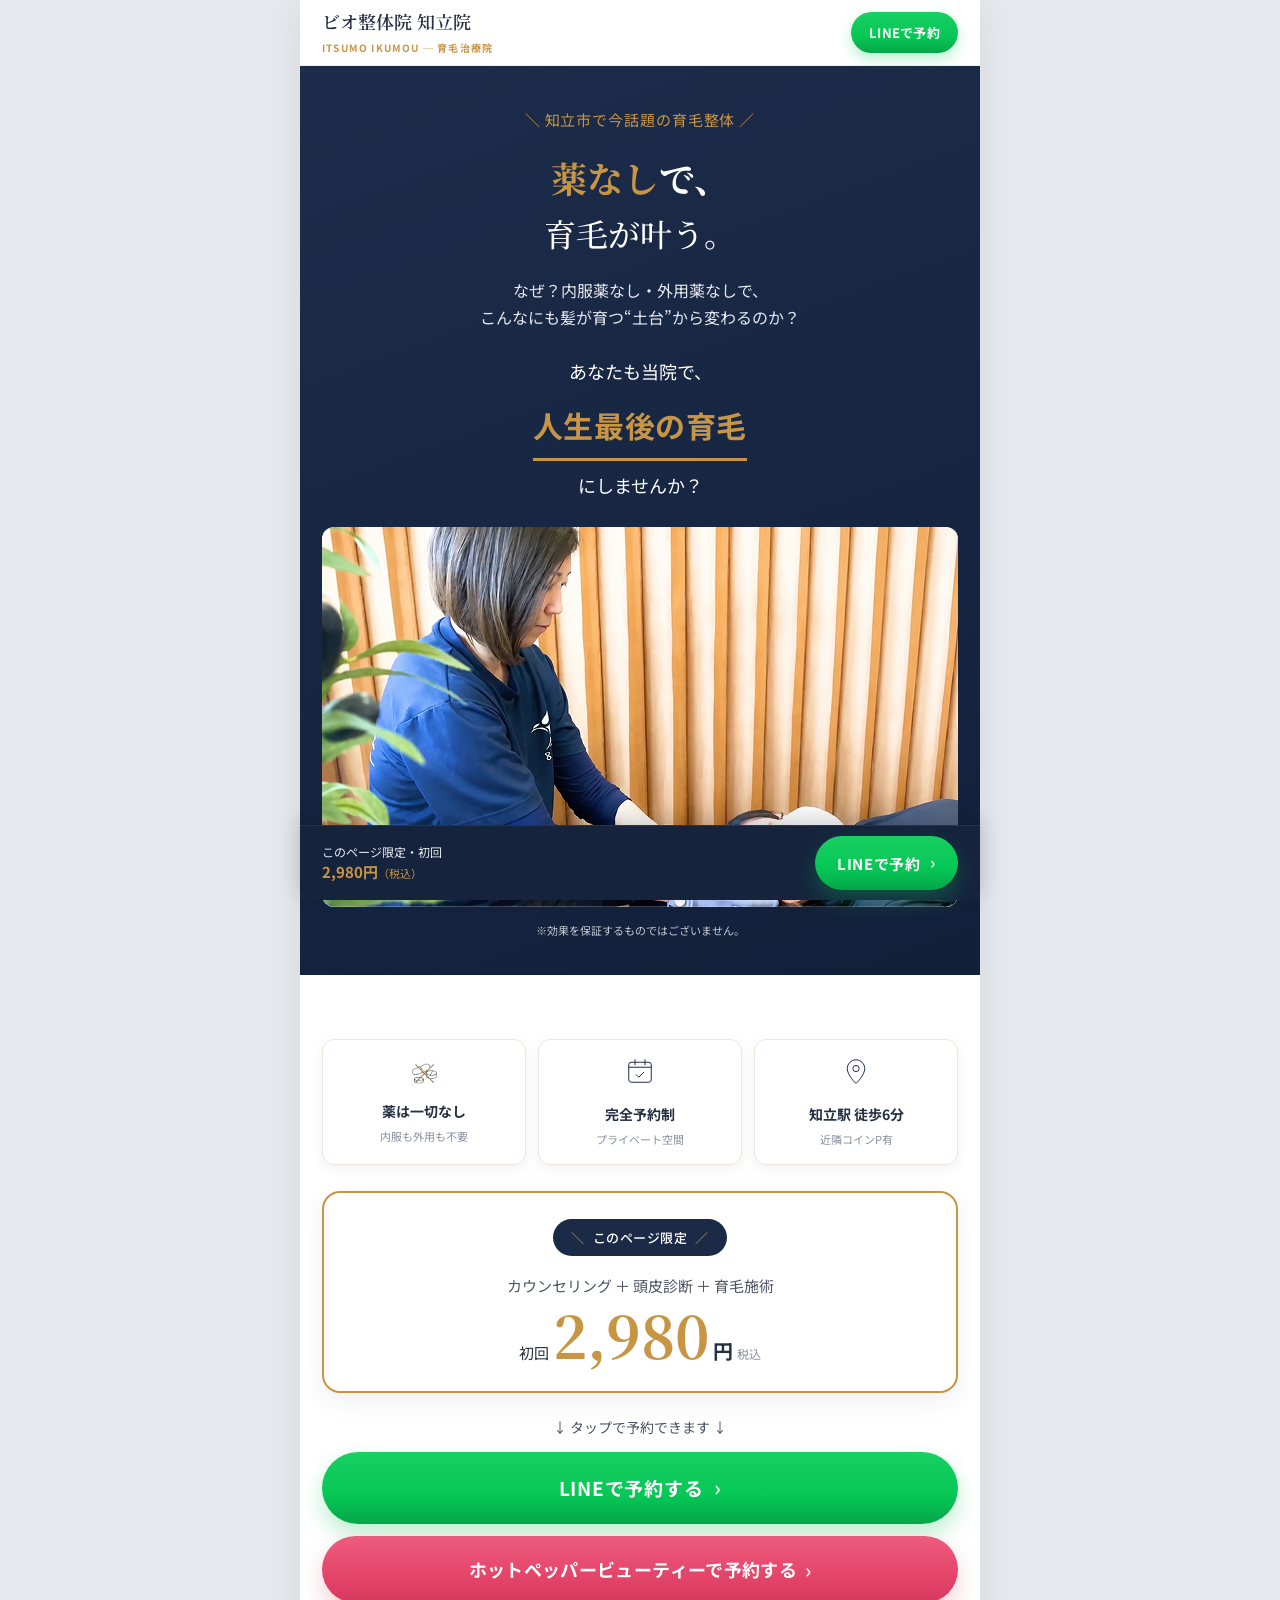
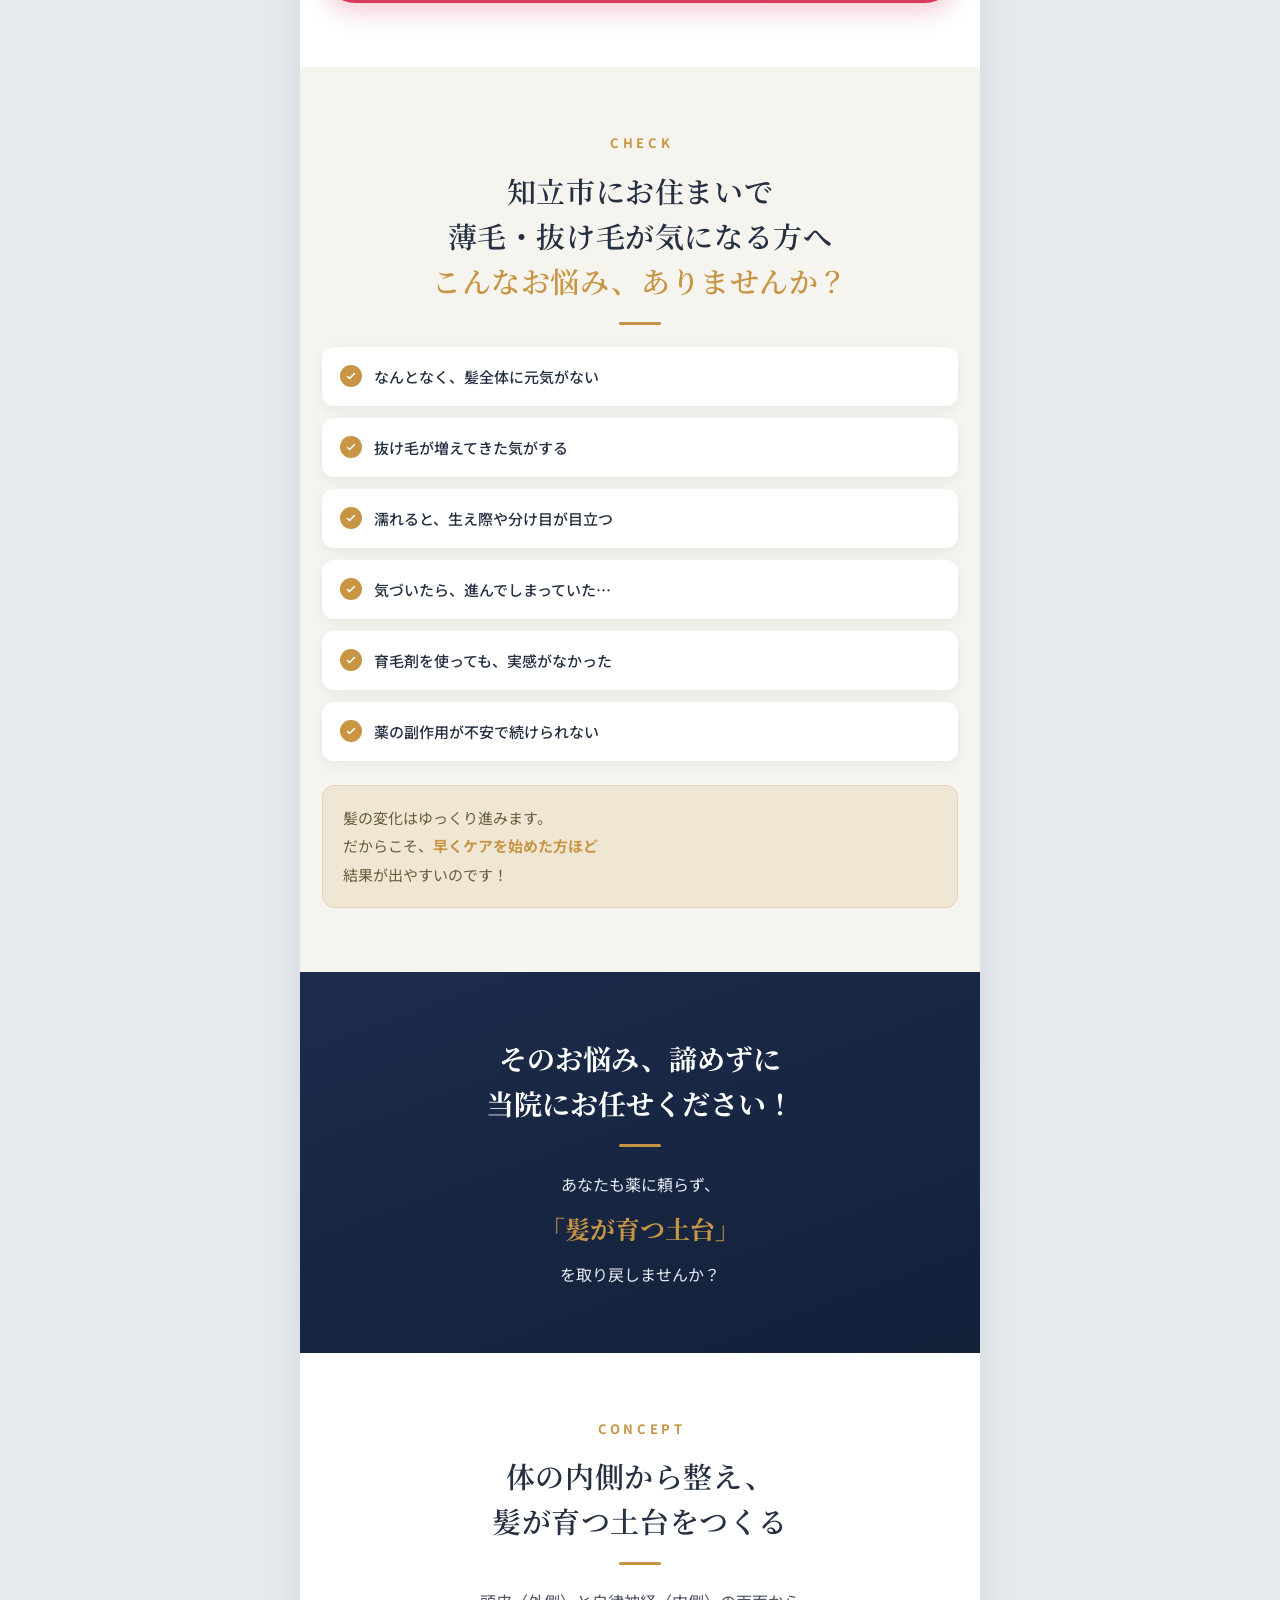
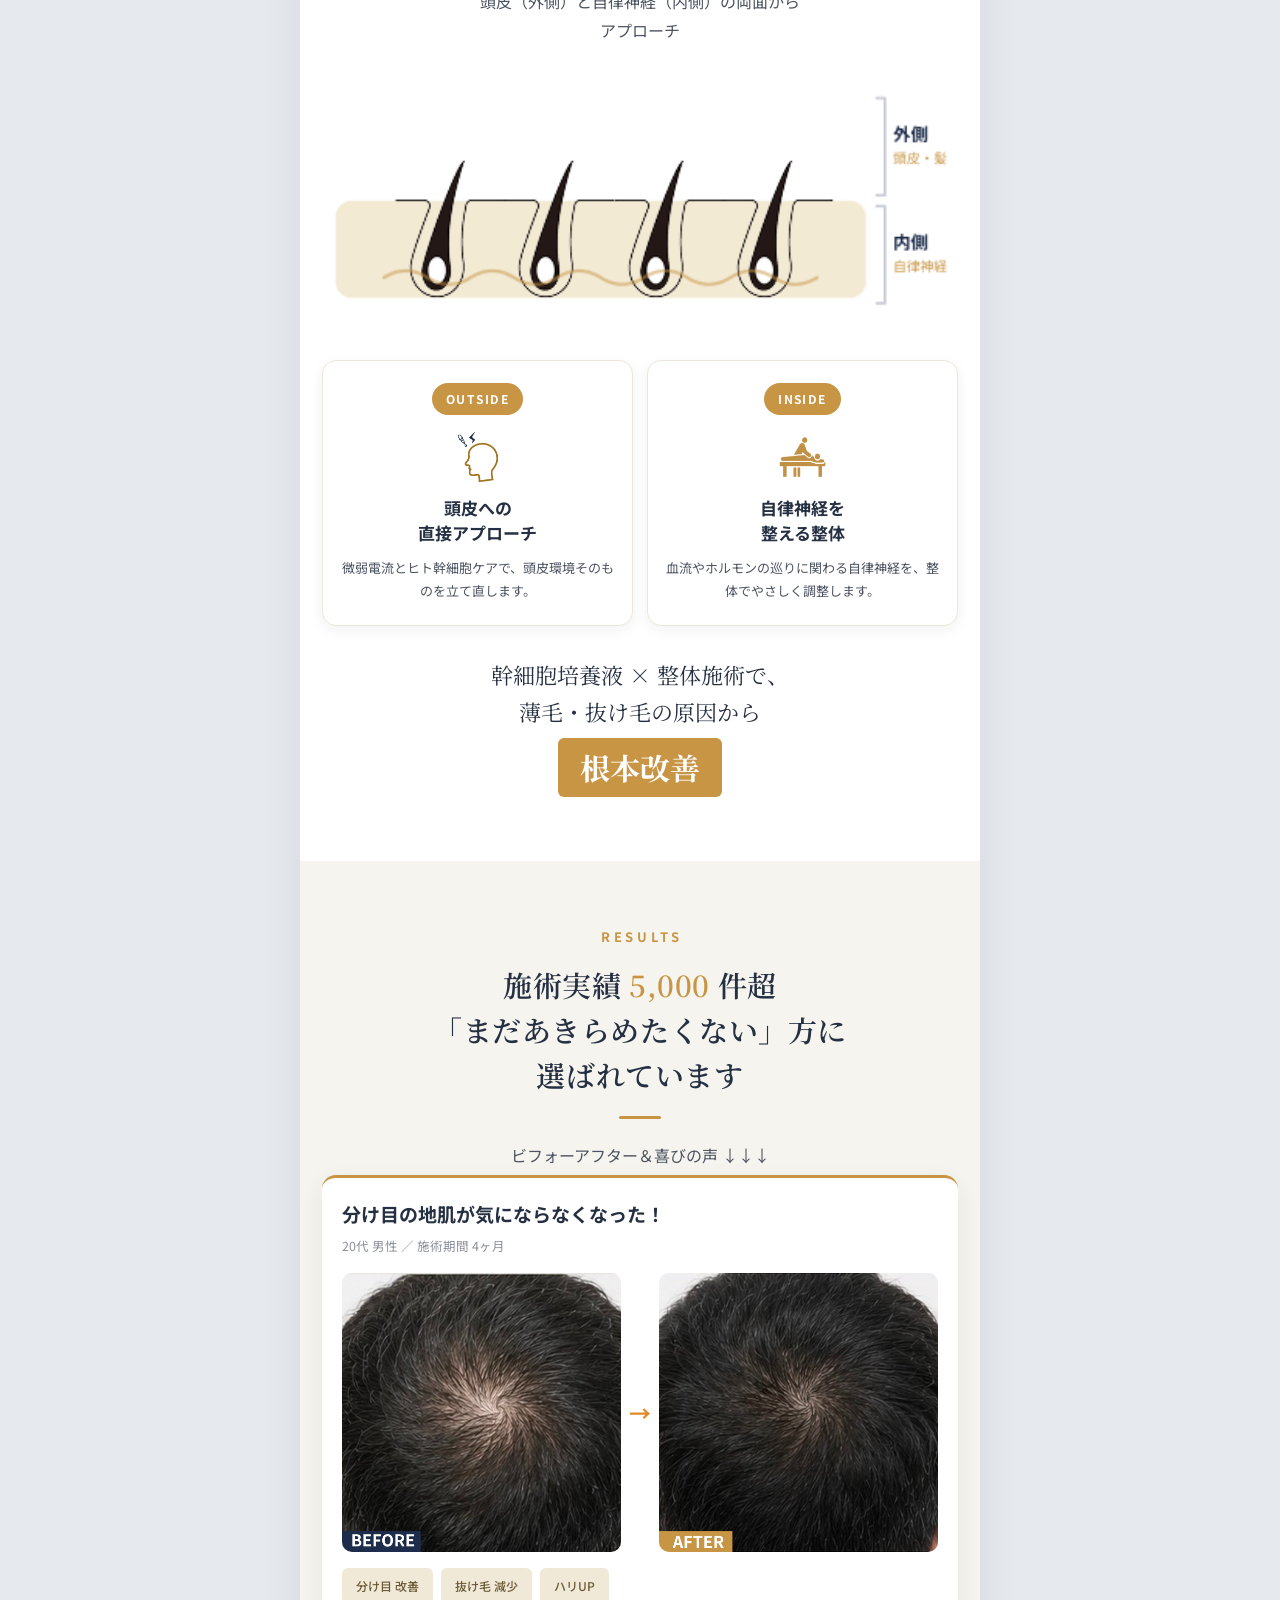
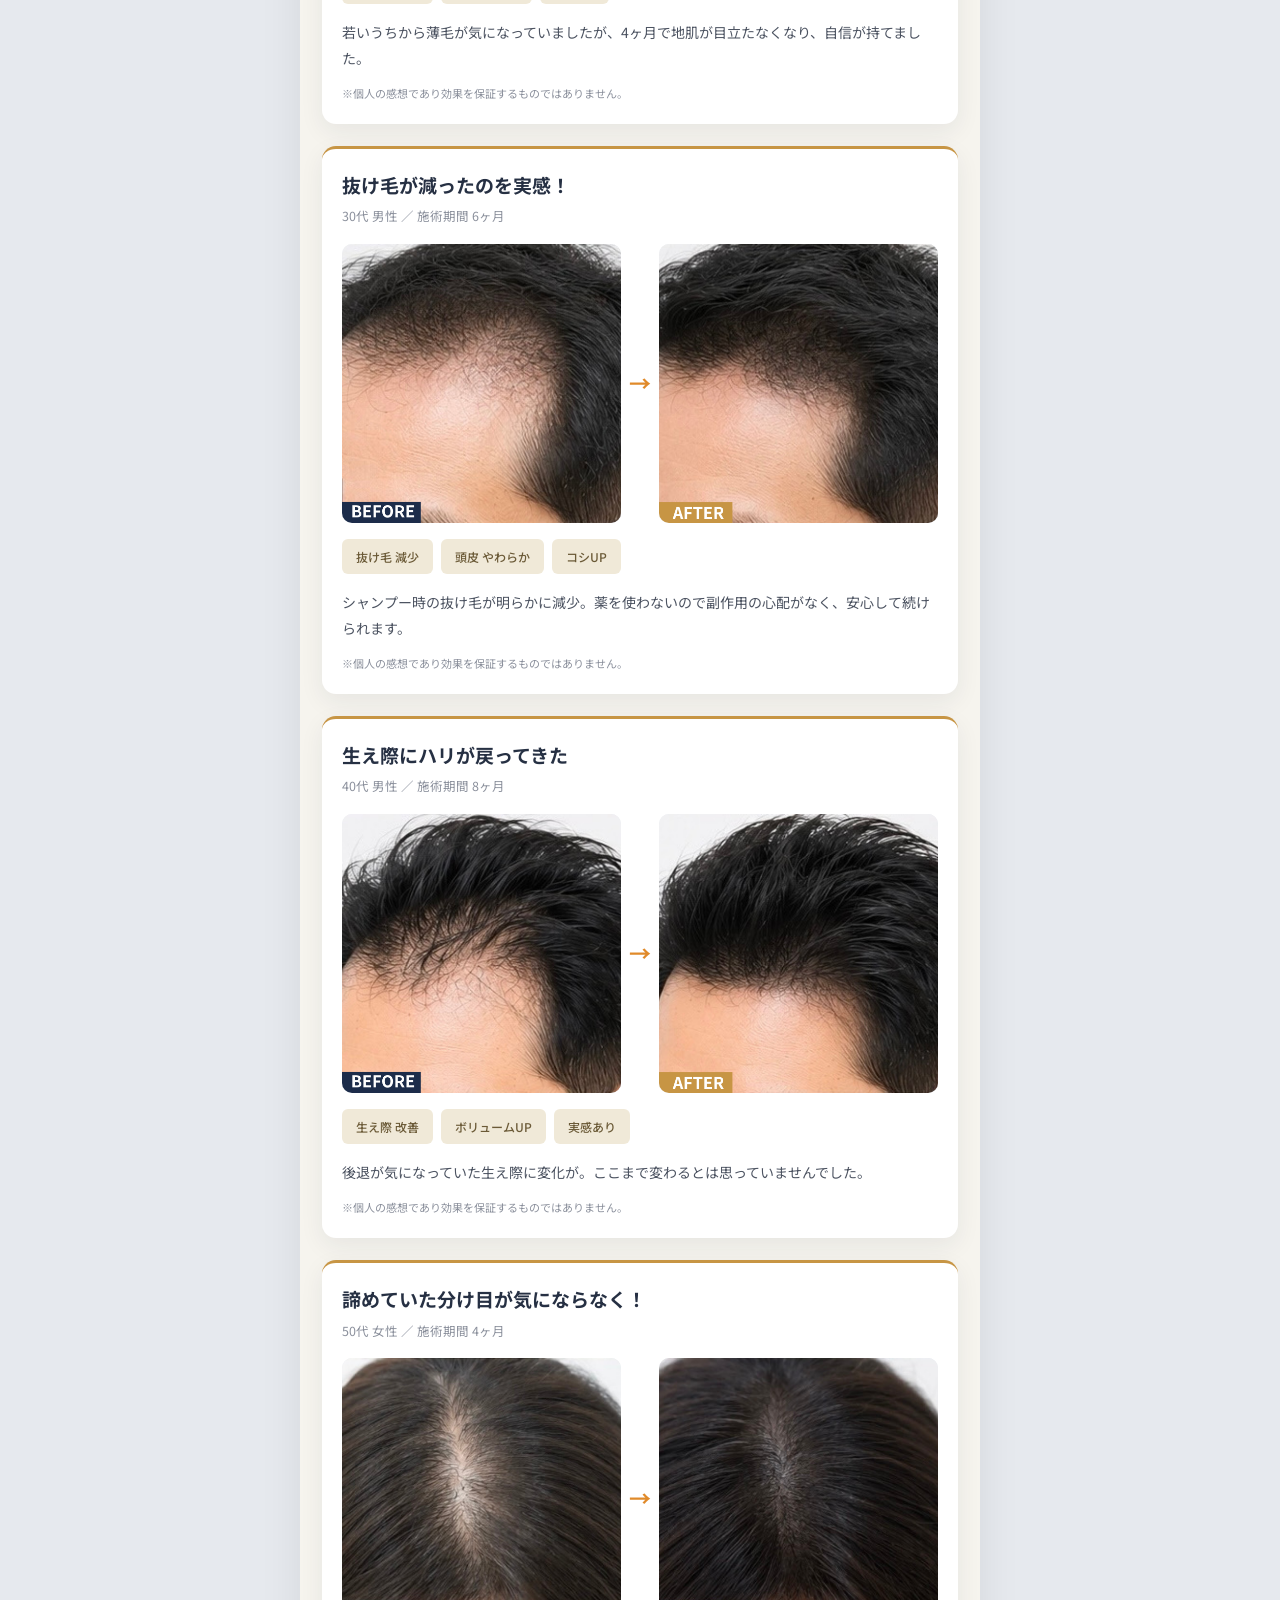
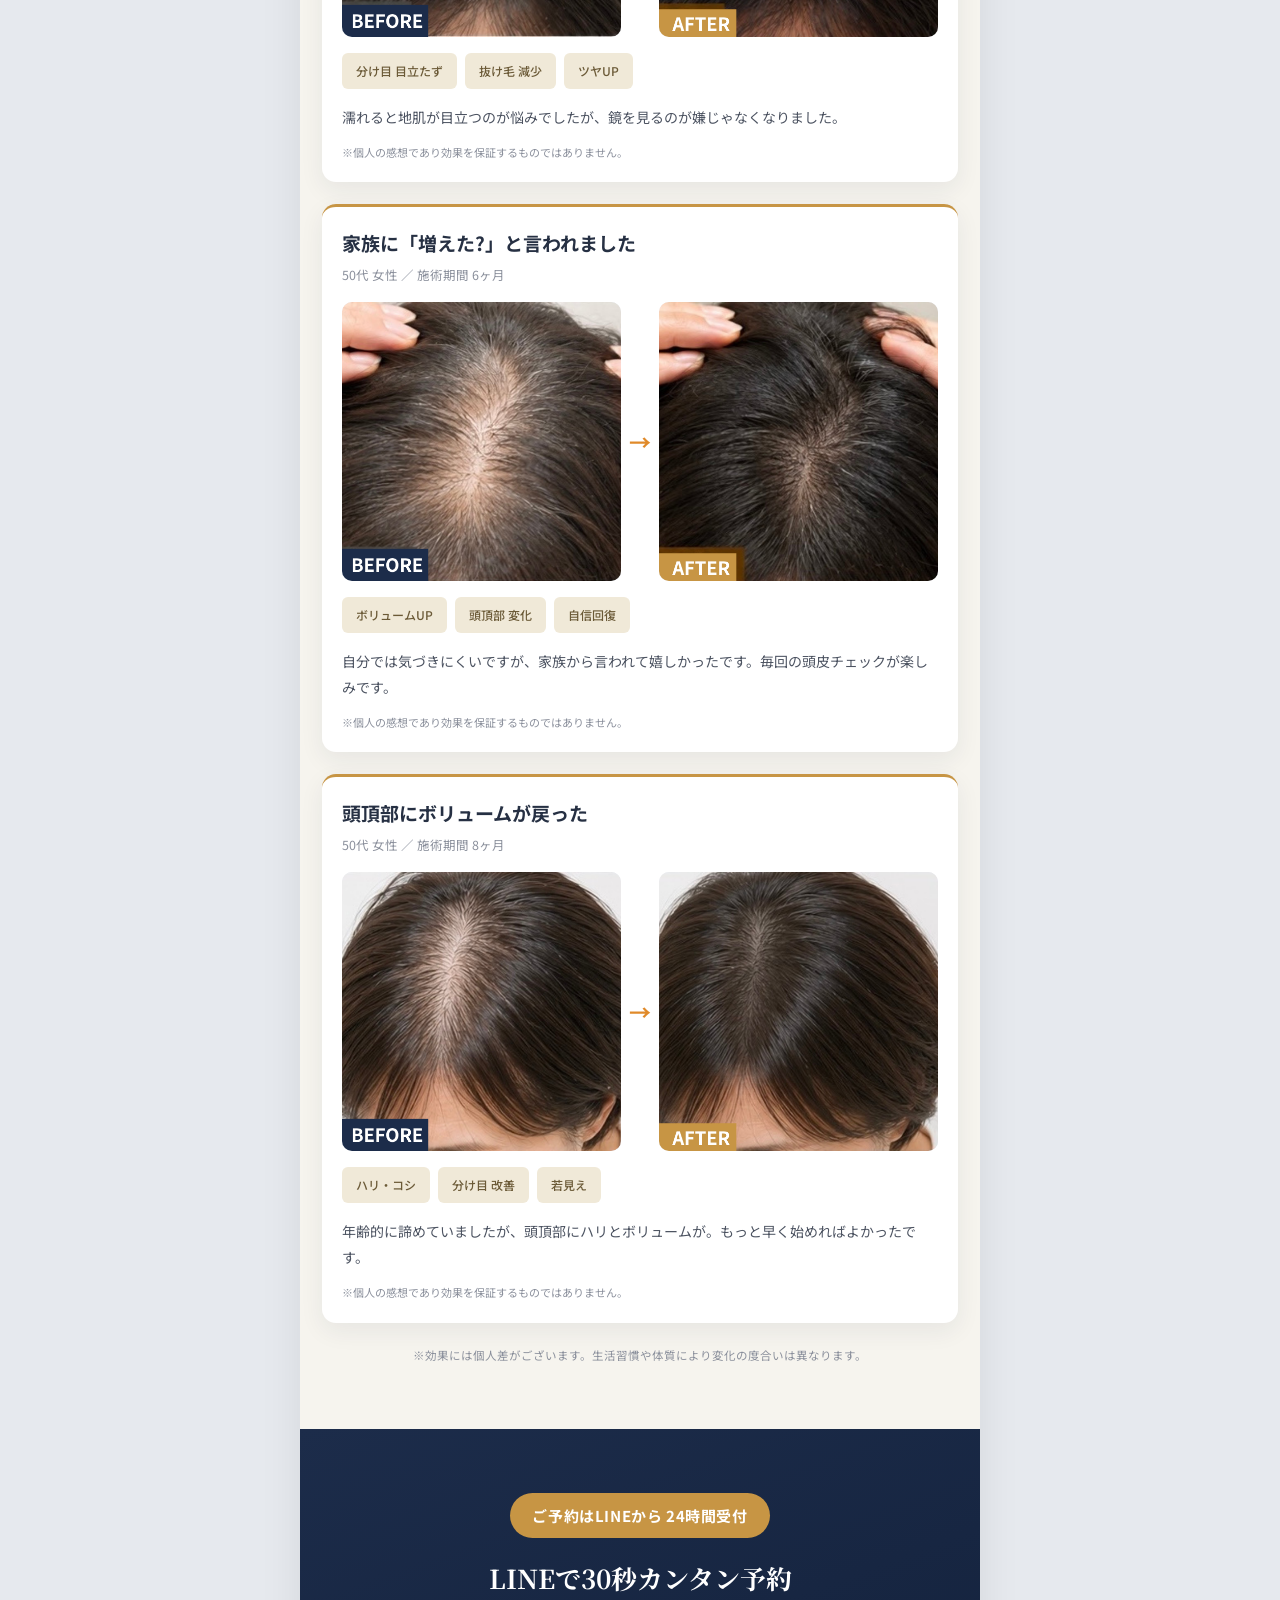
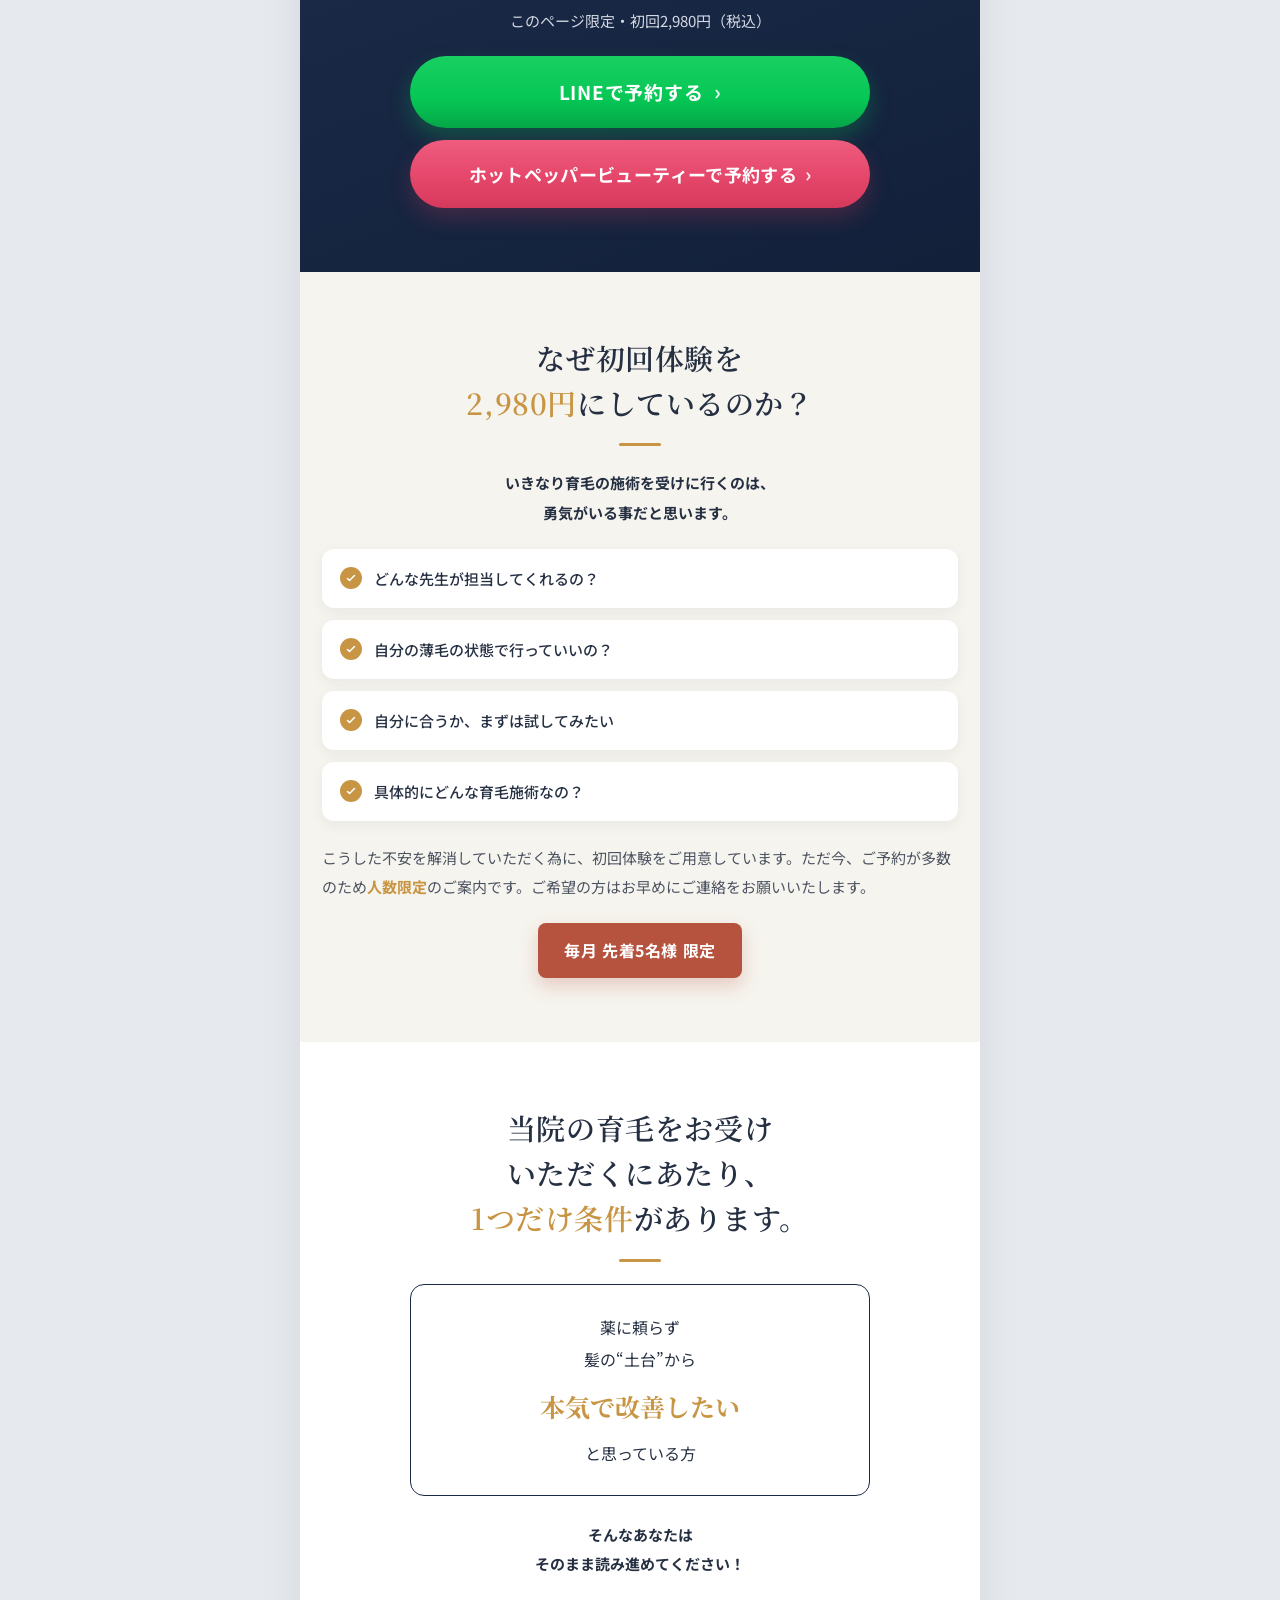
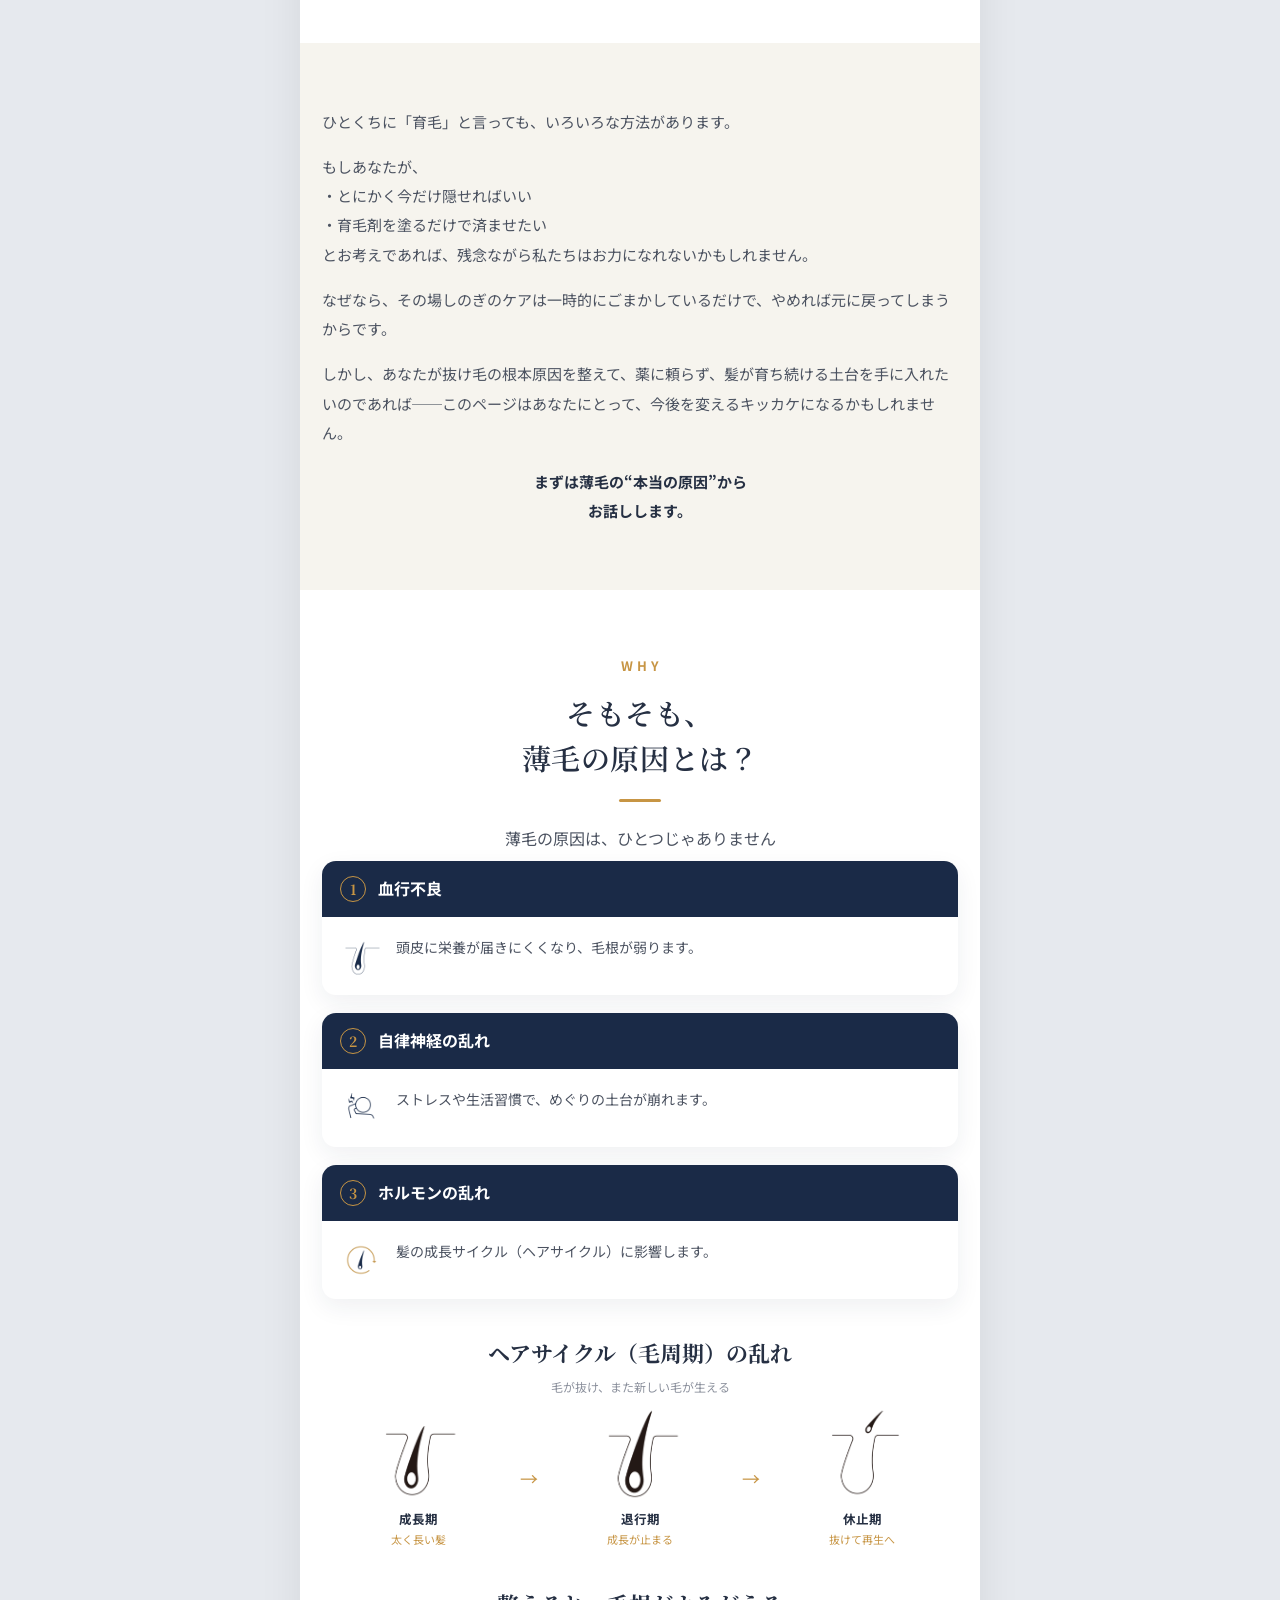
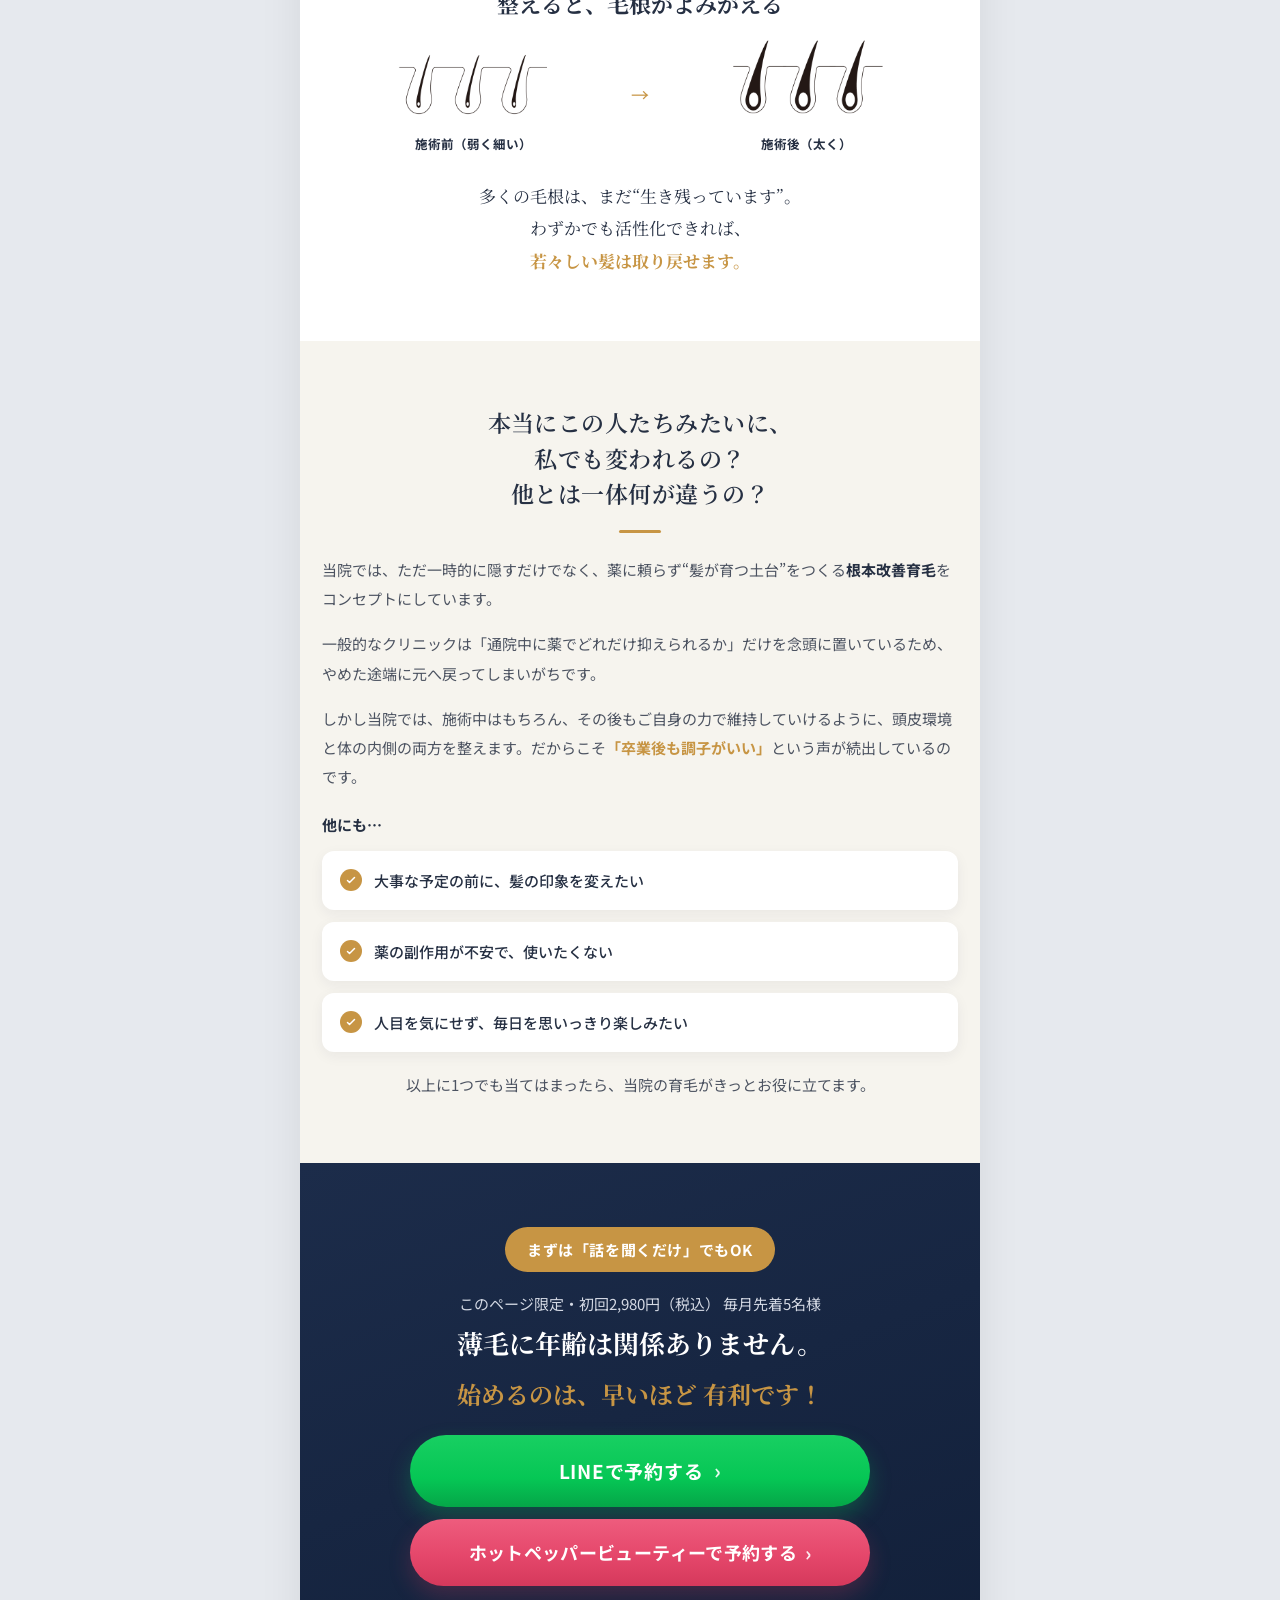
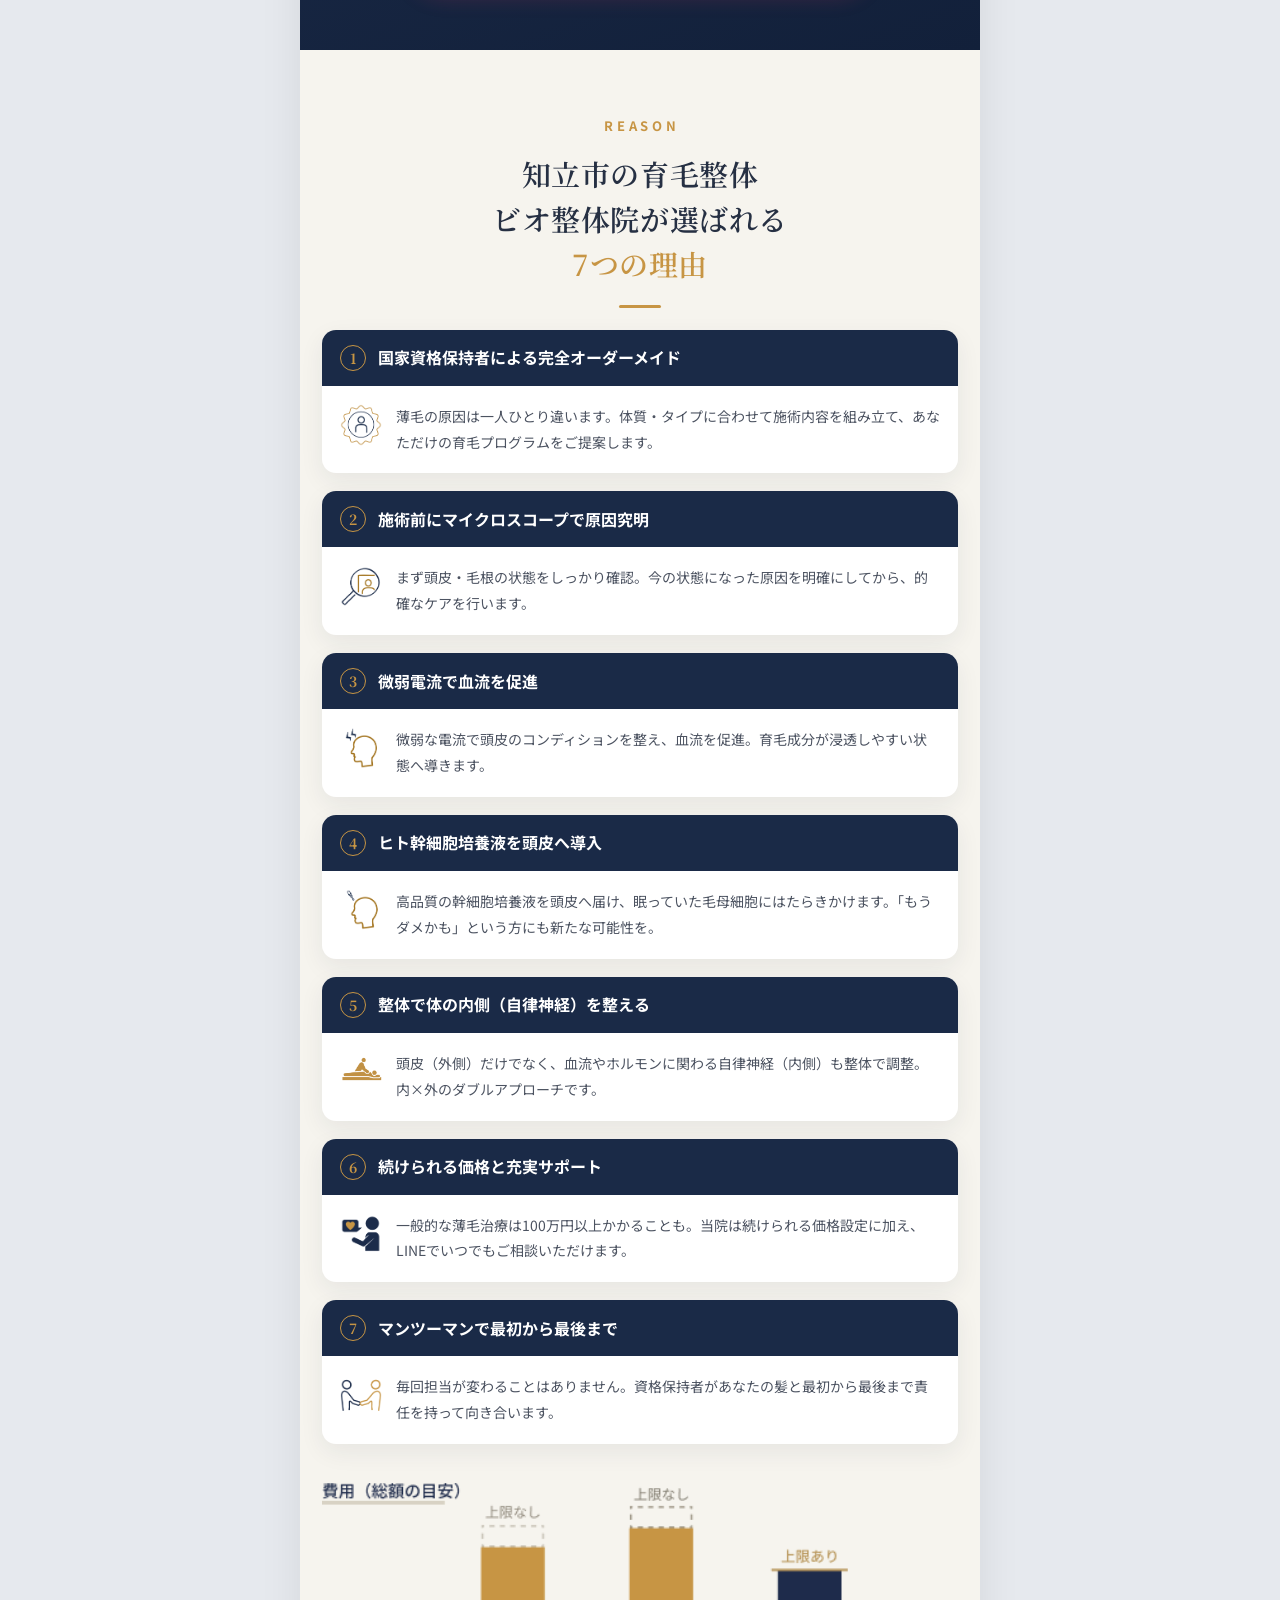
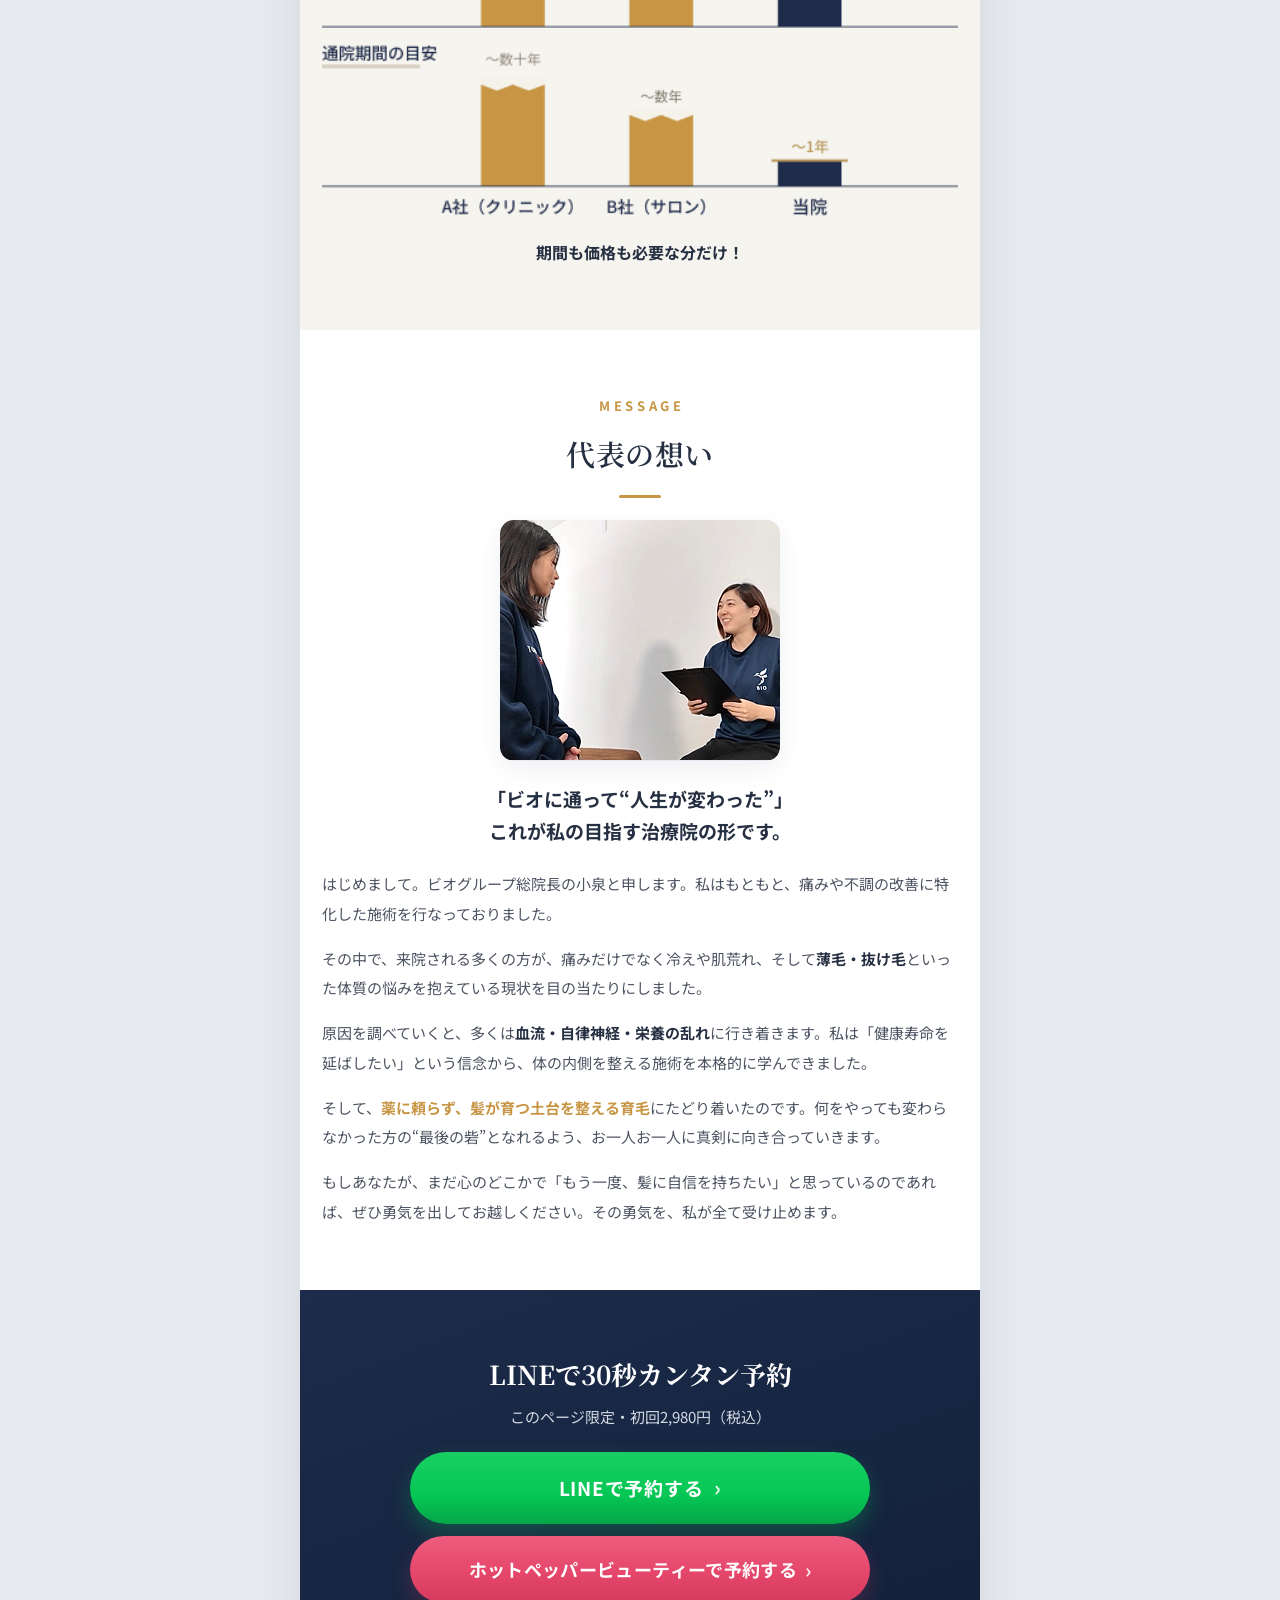
==== commit 8de447e2: "系列院一覧: ビオ接骨院 大曽根院 → ビオ整体院 瑞穂院（移転）に更新 住所〒467-0804 名古屋市瑞穂区洲雲町4丁目48 アヴァンセ桜山202号 / TEL 080-7353-4079  Co" ====
--- a/index.html
+++ b/index.html
@@ -569,7 +569,7 @@
           <div class="store"><p class="store__name">ビオ整骨院 春日井院</p><p class="store__info">〒486-0955 愛知県春日井市二子町1丁目5−8<br>TEL：0568-93-6937</p><a class="store__link" href="https://beauty.hotpepper.jp/kr/slnH000661781/" target="_blank" rel="noopener">ご予約・詳細 ›</a></div>
           <div class="store"><p class="store__name">かなれ接骨院</p><p class="store__info">〒465-0005 愛知県名古屋市名東区香流1丁目825 メゾン神の木 1階<br>TEL：052-768-5581</p><a class="store__link" href="https://beauty.hotpepper.jp/kr/slnH000640557" target="_blank" rel="noopener">ご予約・詳細 ›</a></div>
           <div class="store"><p class="store__name">ビオ接骨院 小牧院</p><p class="store__info">〒485-0023 愛知県小牧市北外山710-10 さくらビル2FB<br>TEL：0568-50-2174</p><a class="store__link" href="https://beauty.hotpepper.jp/kr/slnH000667172/" target="_blank" rel="noopener">ご予約・詳細 ›</a></div>
-          <div class="store"><p class="store__name">ビオ接骨院 大曽根院</p><p class="store__info">〒462-0825 愛知県名古屋市北区大曽根3丁目1−9 長屋ビル 1階<br>TEL：052-990-4720</p><a class="store__link" href="https://beauty.hotpepper.jp/kr/slnH000707458" target="_blank" rel="noopener">ご予約・詳細 ›</a></div>
+          <div class="store"><p class="store__name">ビオ整体院 瑞穂院</p><p class="store__info">〒467-0804 愛知県名古屋市瑞穂区洲雲町4丁目48 アヴァンセ桜山 202号<br>TEL：080-7353-4079</p><a class="store__link" href="https://beauty.hotpepper.jp/kr/slnH000707458/" target="_blank" rel="noopener">ご予約・詳細 ›</a></div>
           <div class="store"><p class="store__name">美容整体サロン〜翠〜</p><p class="store__info">〒462-0813 愛知県名古屋市北区山田町3丁目62 朋栄ビル 202号室<br>TEL：052-990-4712</p><a class="store__link" href="https://beauty.hotpepper.jp/kr/slnH000693061/" target="_blank" rel="noopener">ご予約・詳細 ›</a></div>
           <div class="store"><p class="store__name">ビオ整体院 豊橋院</p><p class="store__info">〒440-0813 愛知県豊橋市舟原町123 SHARES<br>TEL：050-8883-6740</p><a class="store__link" href="https://beauty.hotpepper.jp/kr/slnH000739666/?cstt=3" target="_blank" rel="noopener">ご予約・詳細 ›</a></div>
           <div class="store"><p class="store__name">ビオ整体院 北名古屋院</p><p class="store__info">〒481-0033 愛知県北名古屋市西之保三町地50<br>TEL：0568-50-2714</p><a class="store__link" href="https://beauty.hotpepper.jp/kr/slnH000743823/" target="_blank" rel="noopener">ご予約・詳細 ›</a></div>
--- a/css/style.css
+++ b/css/style.css
@@ -513,18 +513,18 @@
 .btn-hpb {
   display: inline-flex; align-items: center; justify-content: center;
   gap: 8px;
-  background: linear-gradient(180deg, #f4285f 0%, #e50044 55%, #c2003a 100%);
+  background: linear-gradient(180deg, #ee5c7d 0%, #e5476b 55%, #d5395c 100%);
   color: #fff; font-weight: 700;
   font-size: clamp(14px, 3.9vw, 18px);
   letter-spacing: .02em;
   padding: 16px 20px;
   border-radius: 999px;
-  box-shadow: 0 10px 22px rgba(194, 0, 58, .30);
+  box-shadow: 0 10px 22px rgba(213, 57, 92, .24);
   width: 100%;
   margin-top: 12px;
   transition: transform .12s ease, box-shadow .12s ease, filter .12s ease;
 }
-.btn-hpb:hover { filter: brightness(1.04); transform: translateY(-1px); box-shadow: 0 14px 26px rgba(194, 0, 58, .36); }
+.btn-hpb:hover { filter: brightness(1.04); transform: translateY(-1px); box-shadow: 0 14px 26px rgba(213, 57, 92, .30); }
 .btn-hpb:active { transform: translateY(0); }
 .btn-hpb .arw { font-size: 1.1em; opacity: .9; }
 .cta-block .btn-hpb { max-width: 460px; margin-inline: auto; }
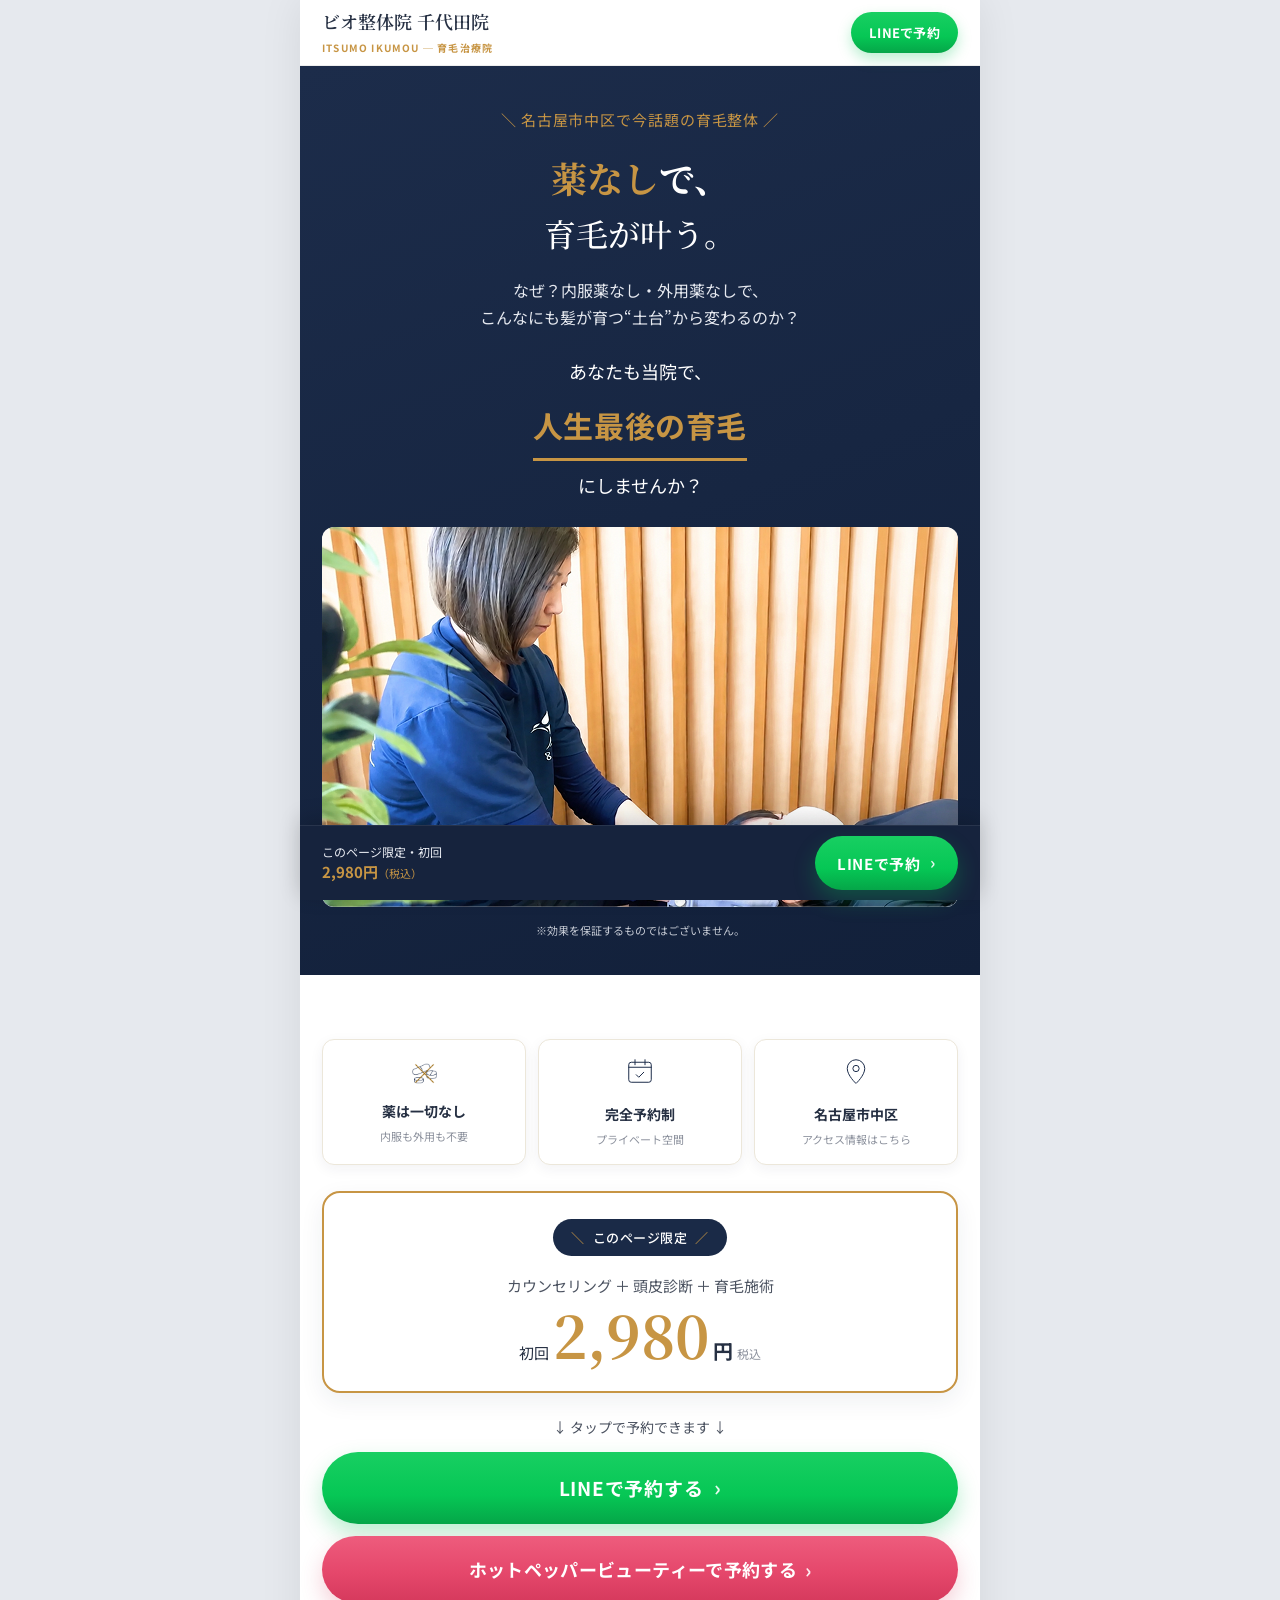
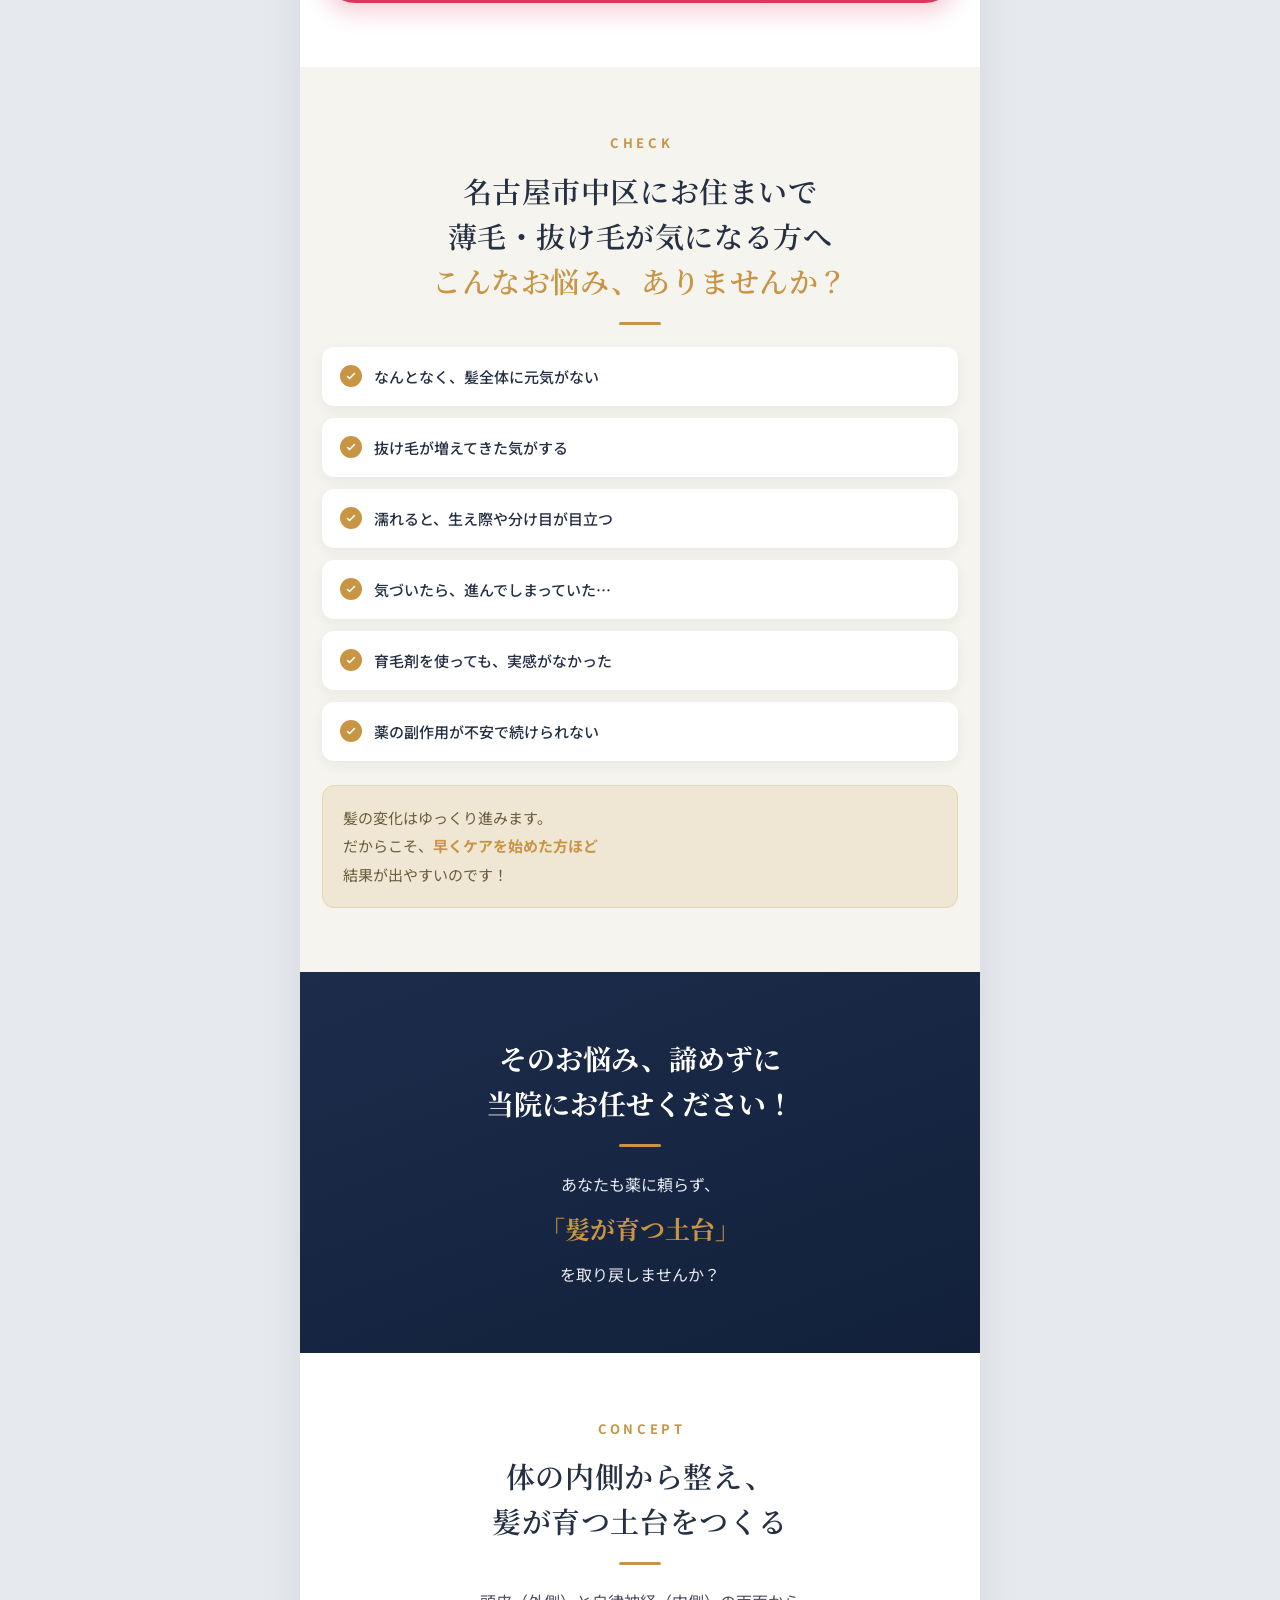
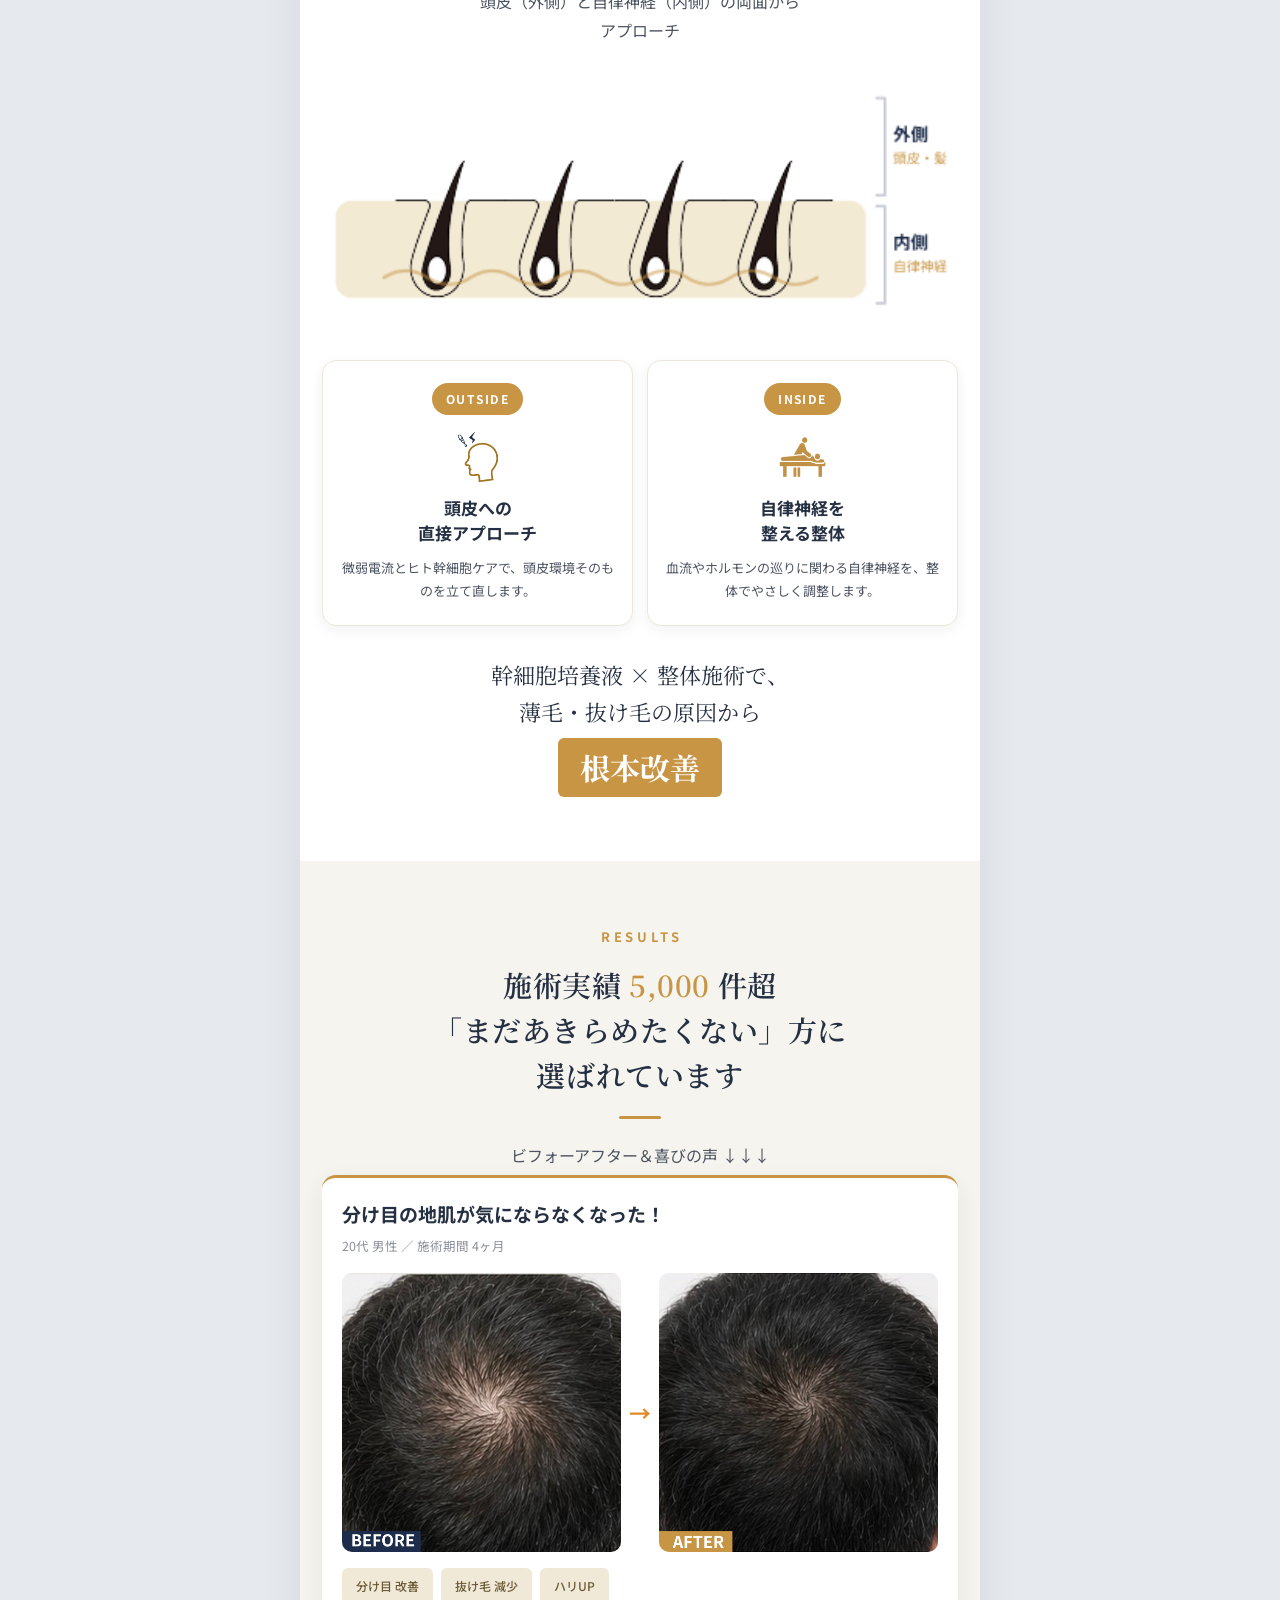
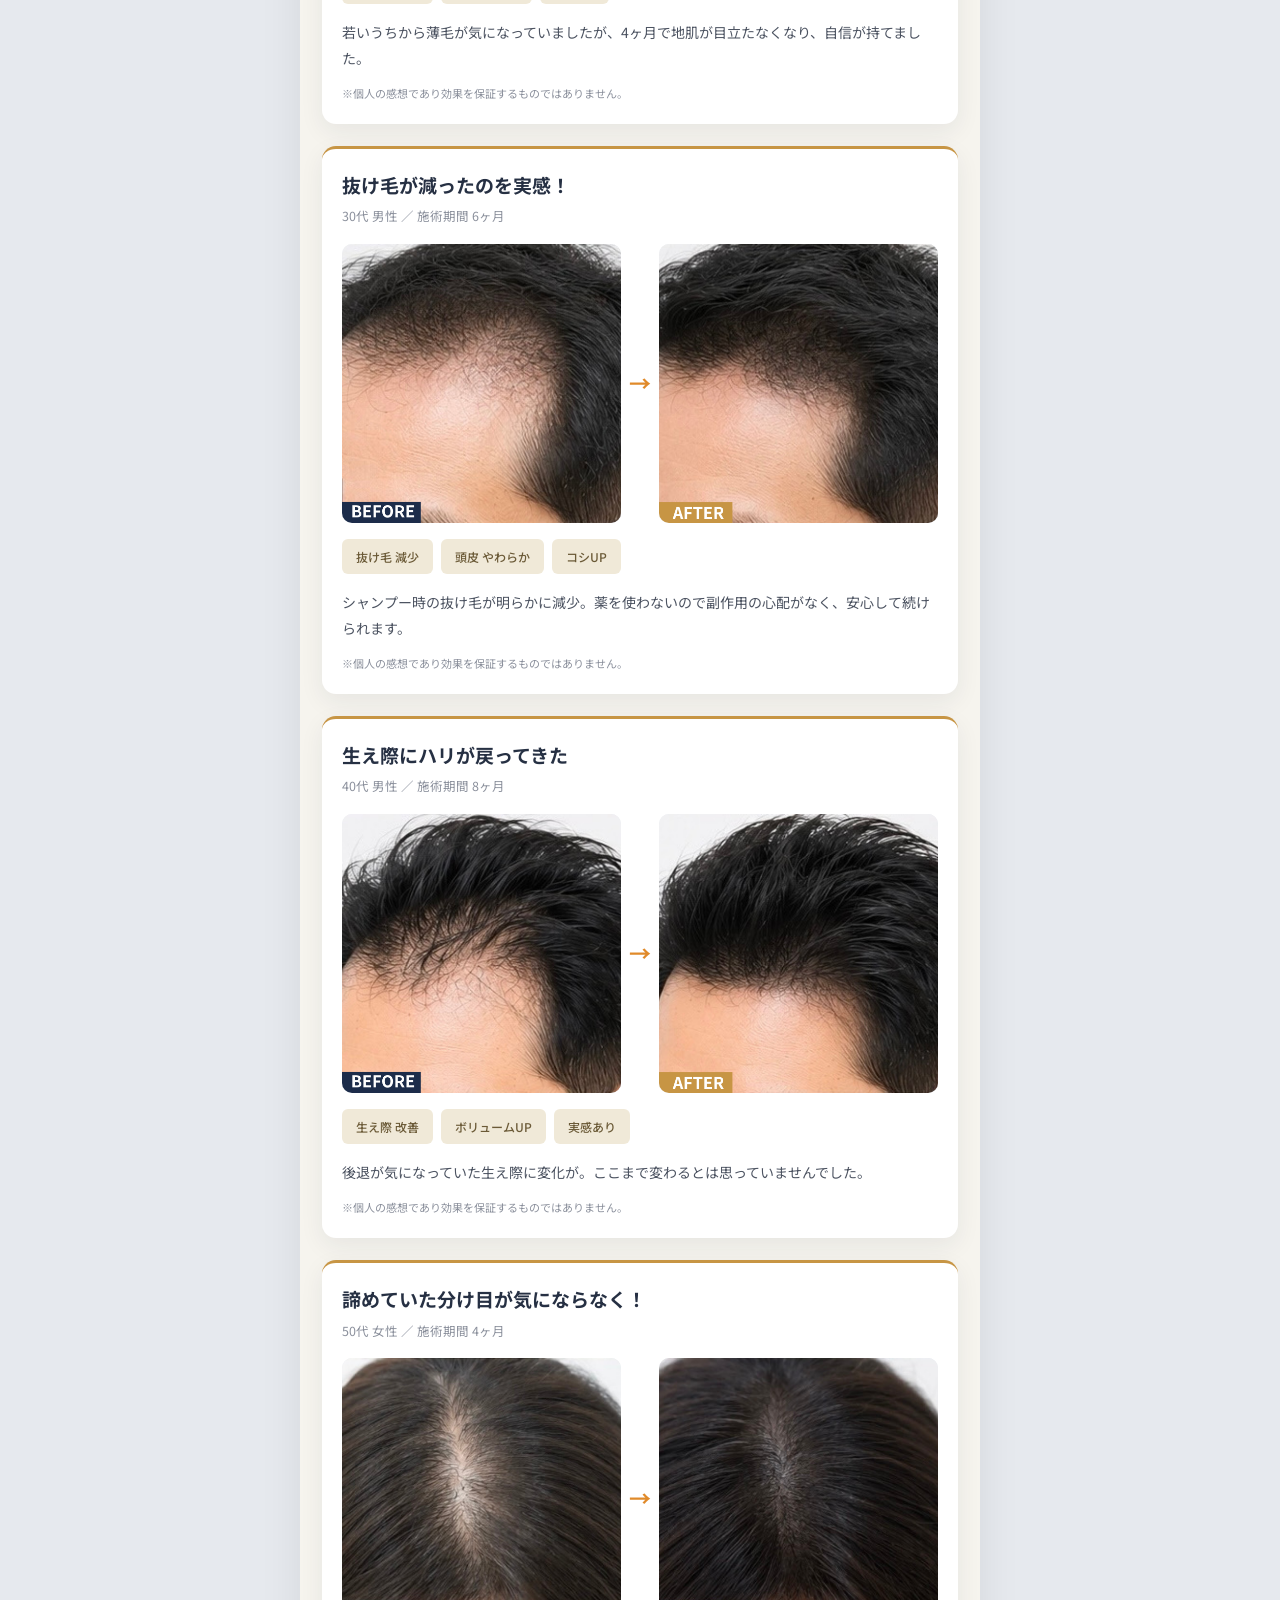
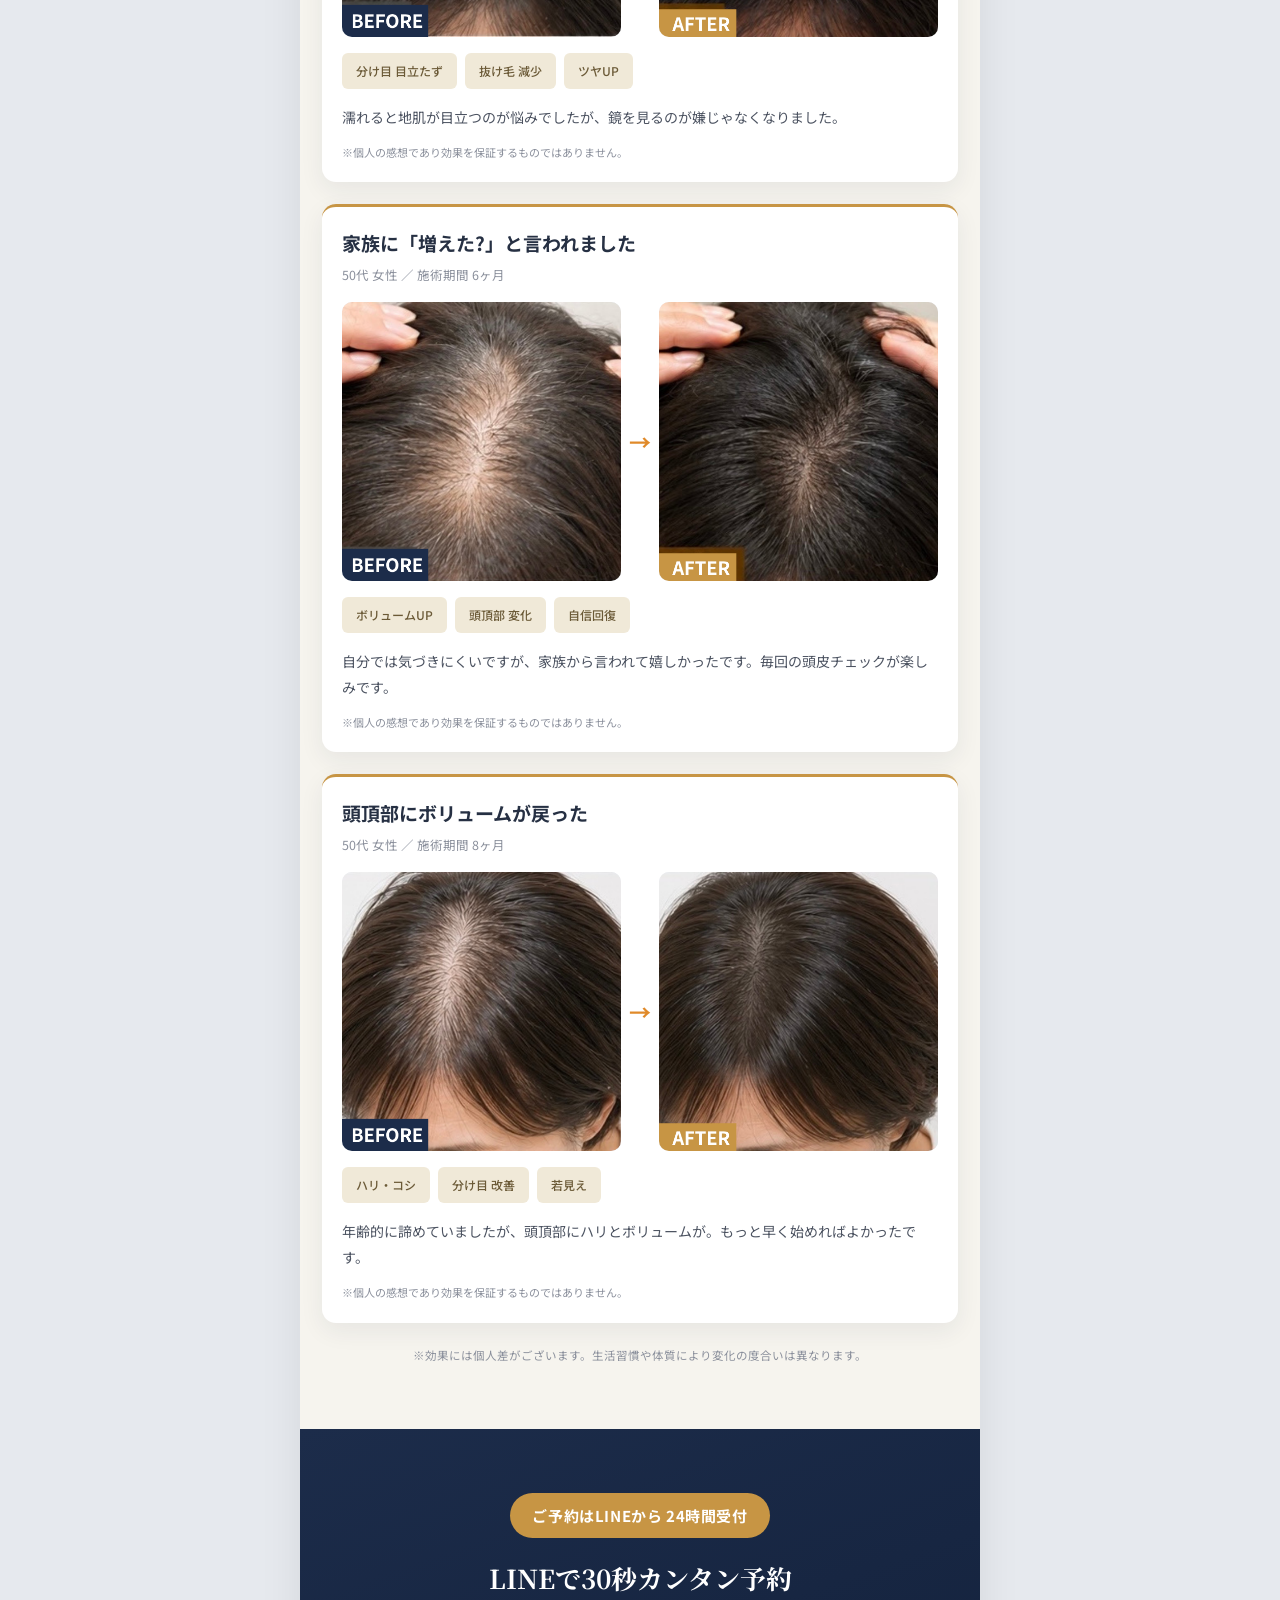
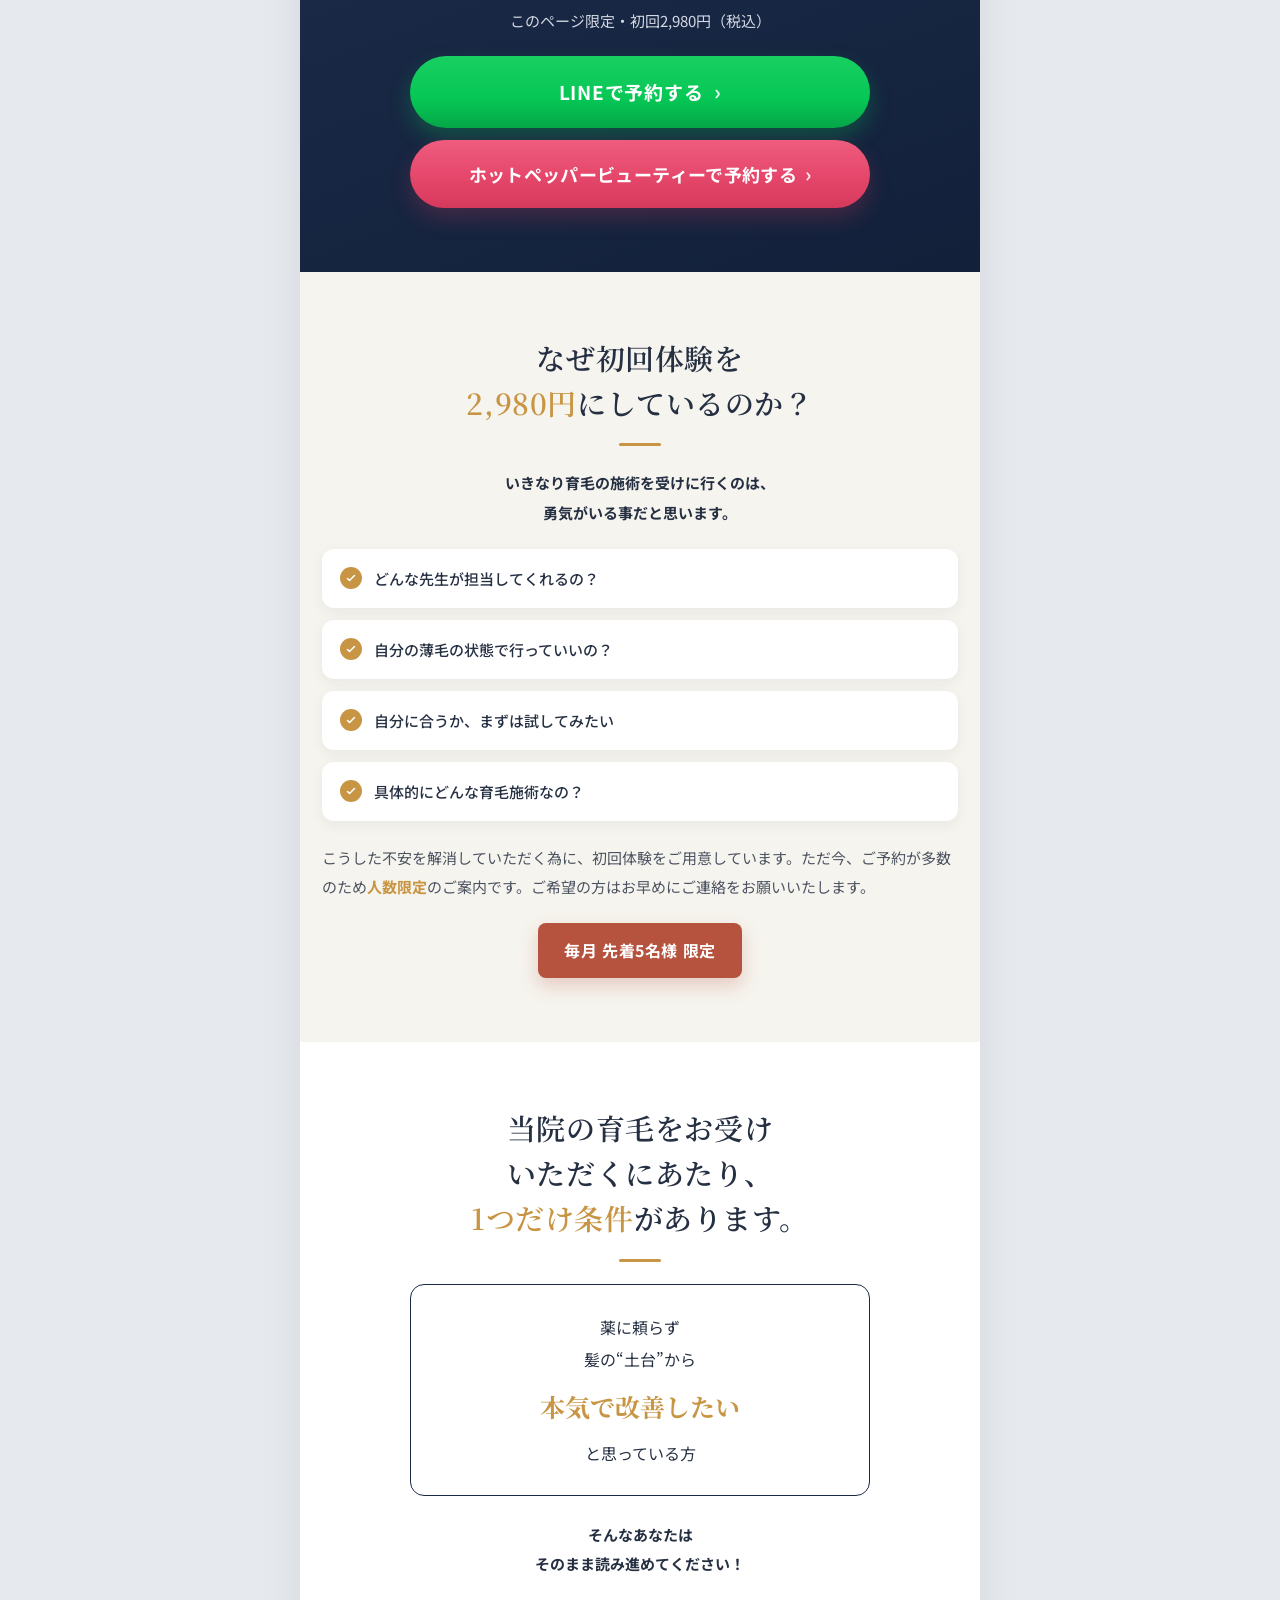
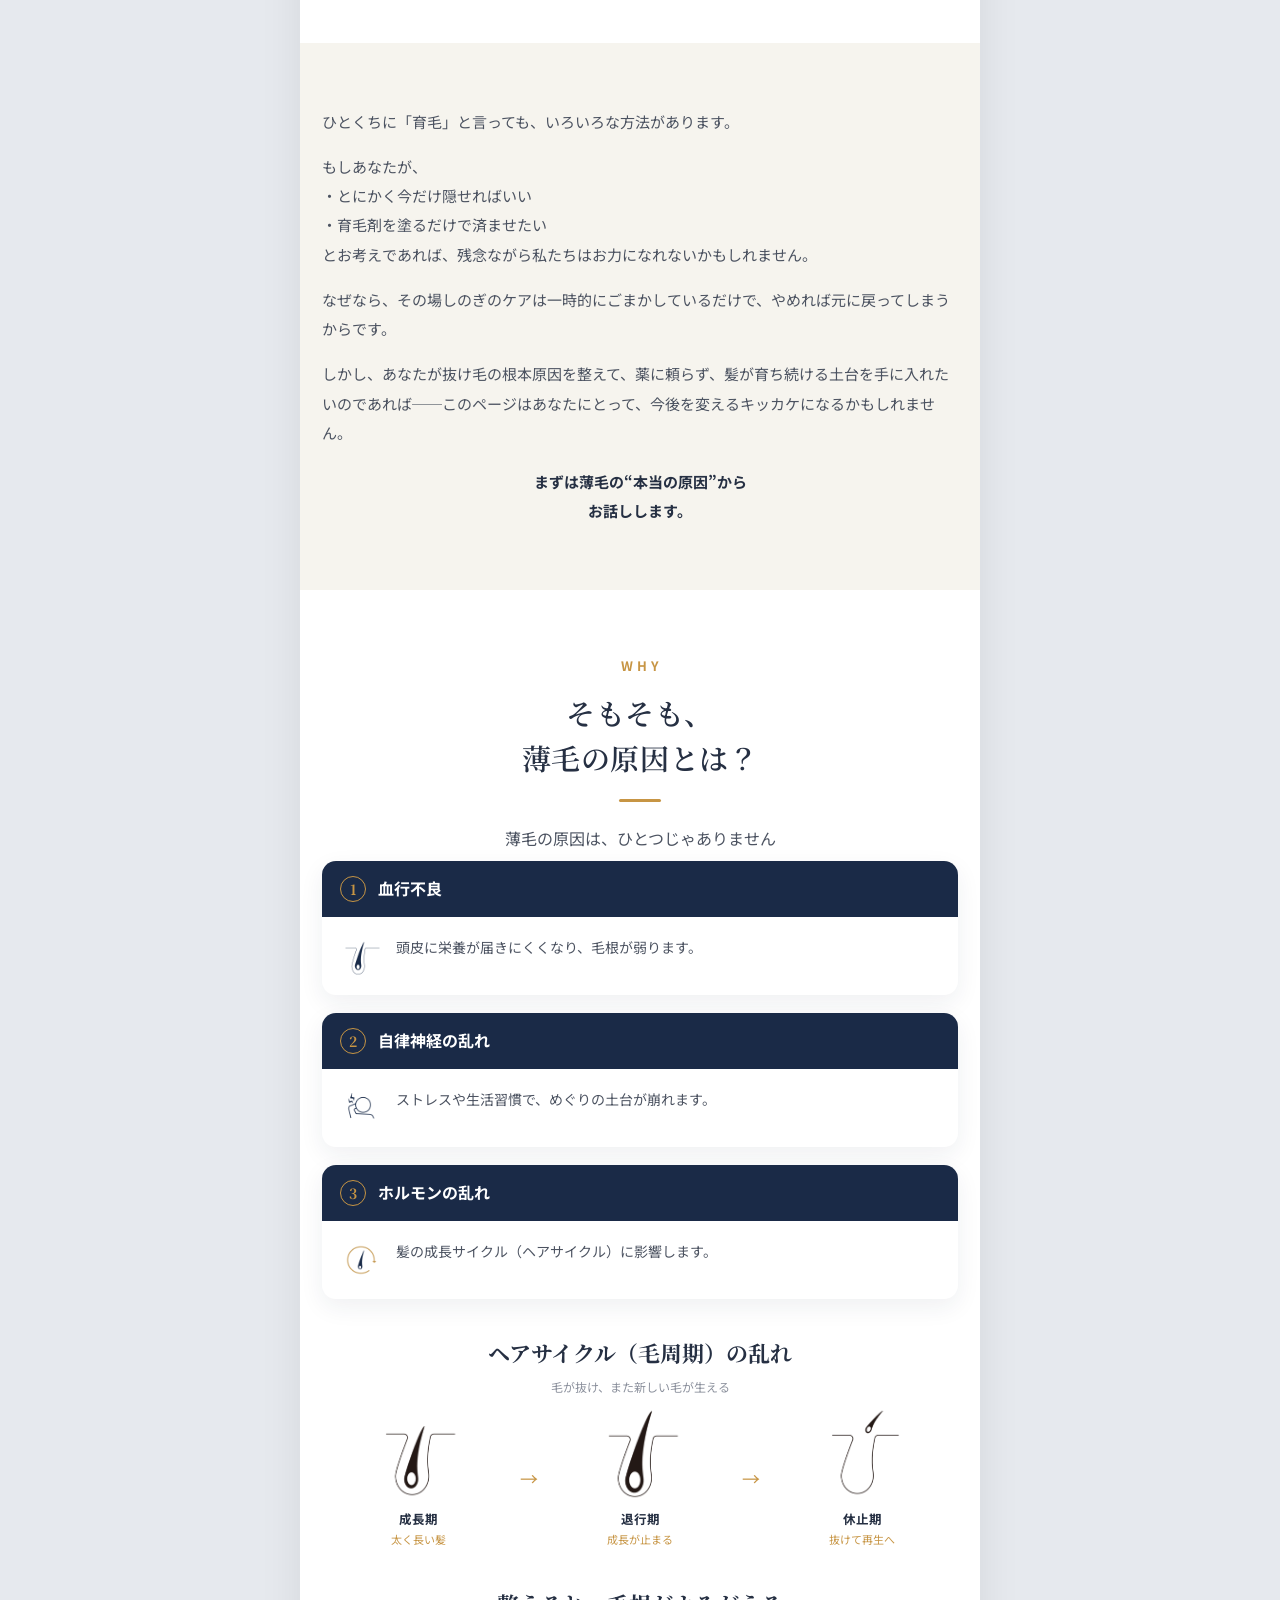
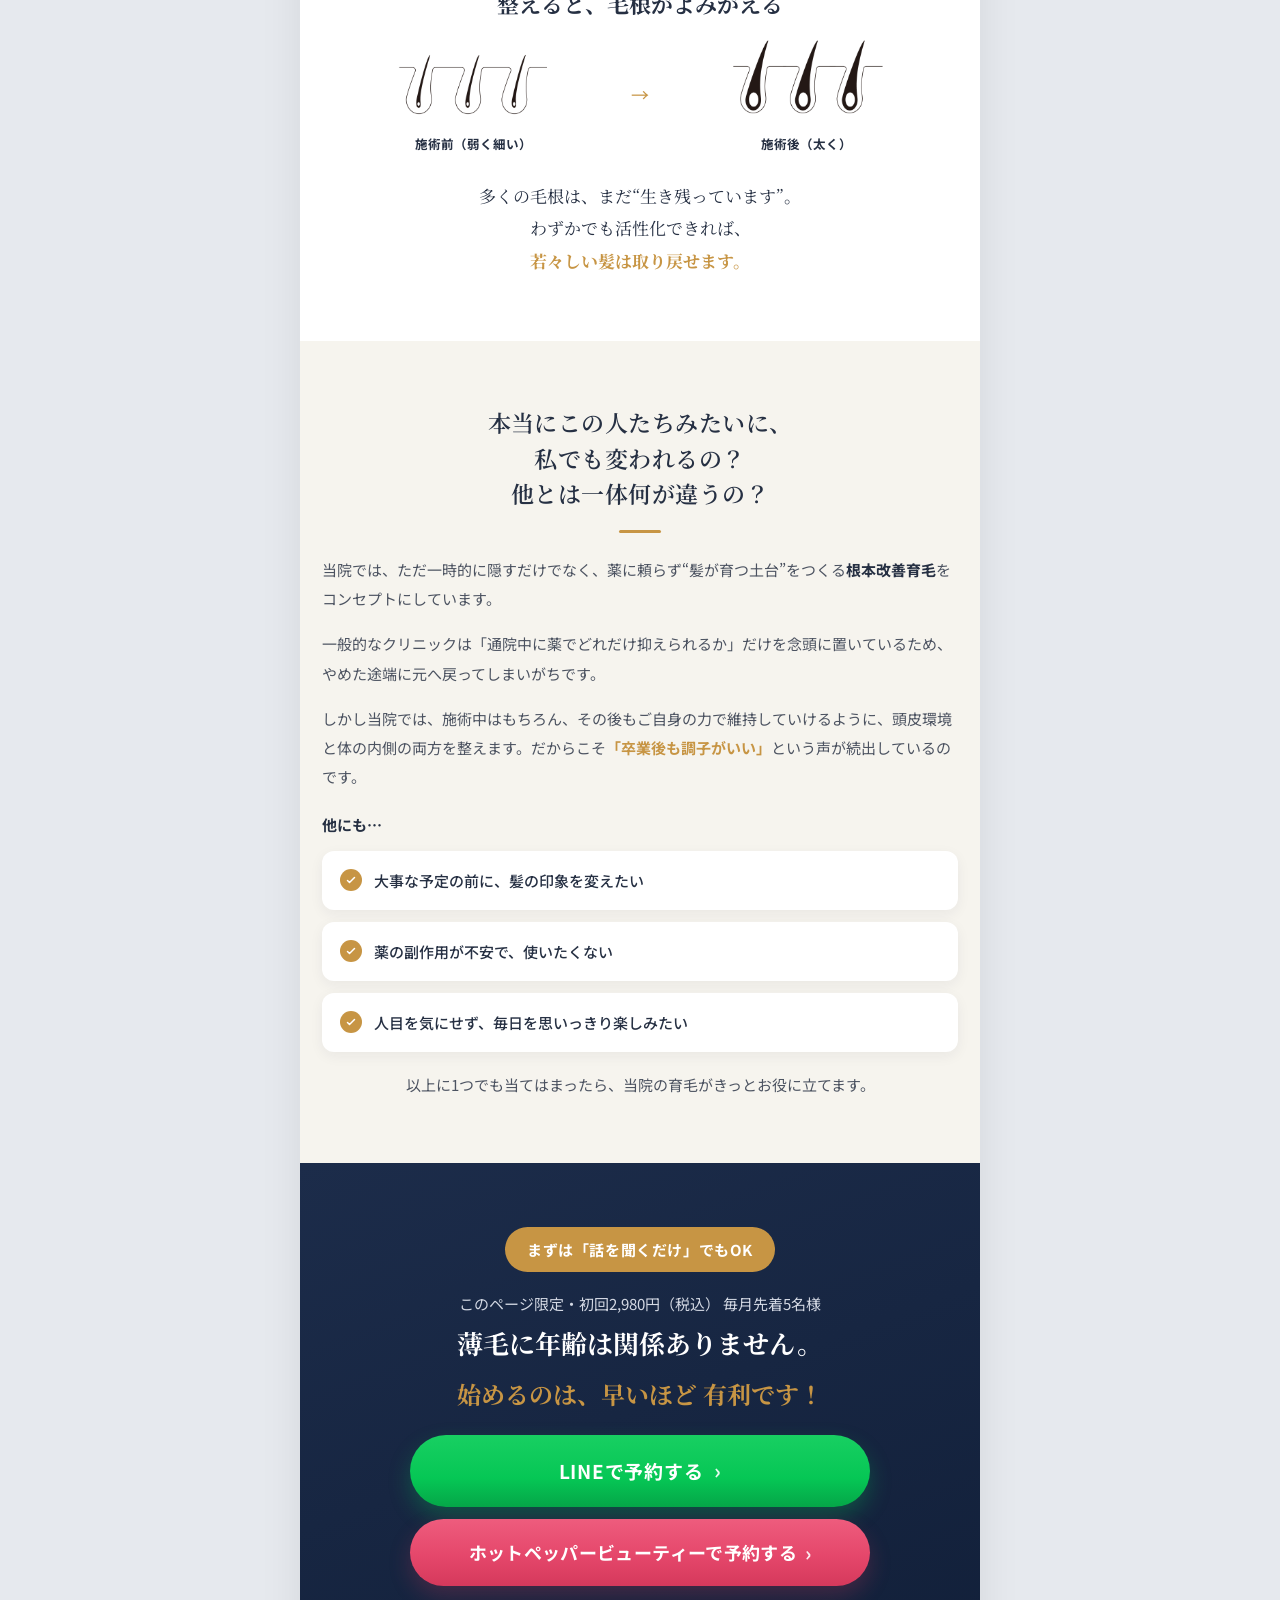
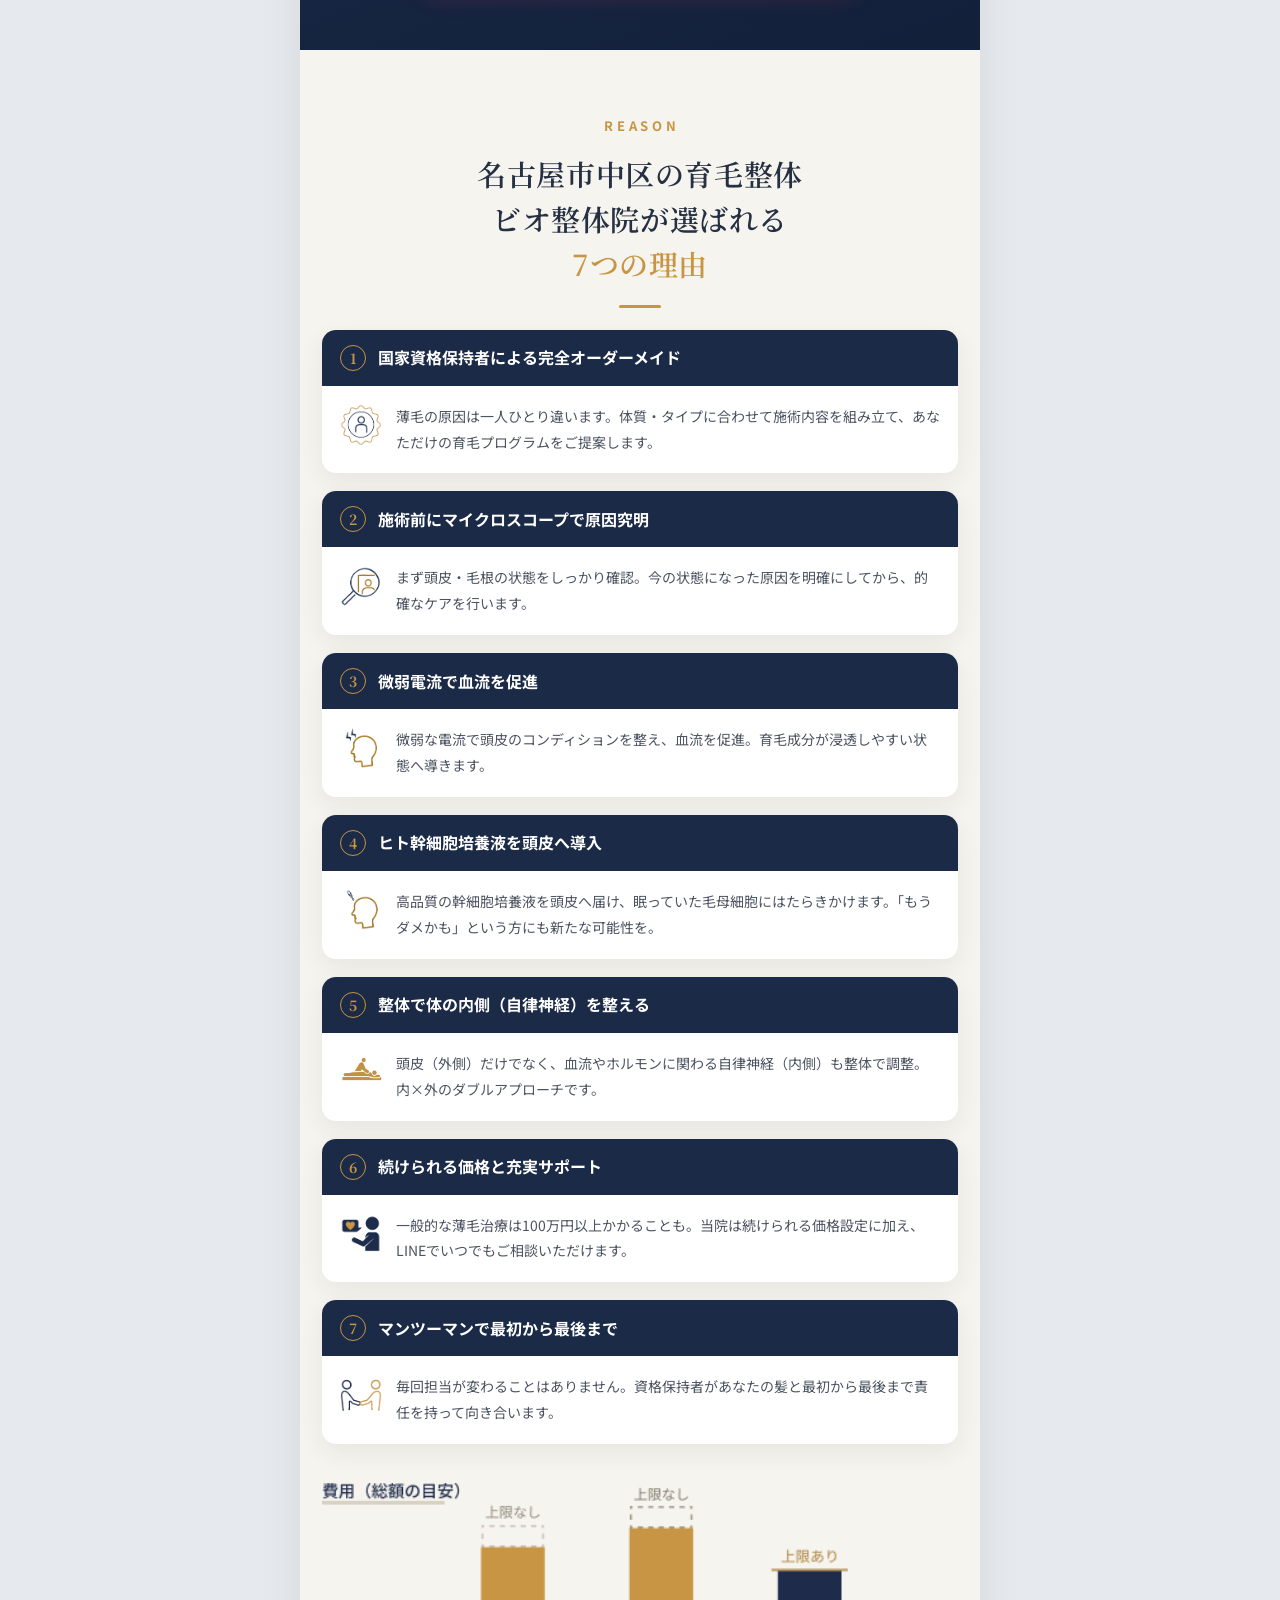
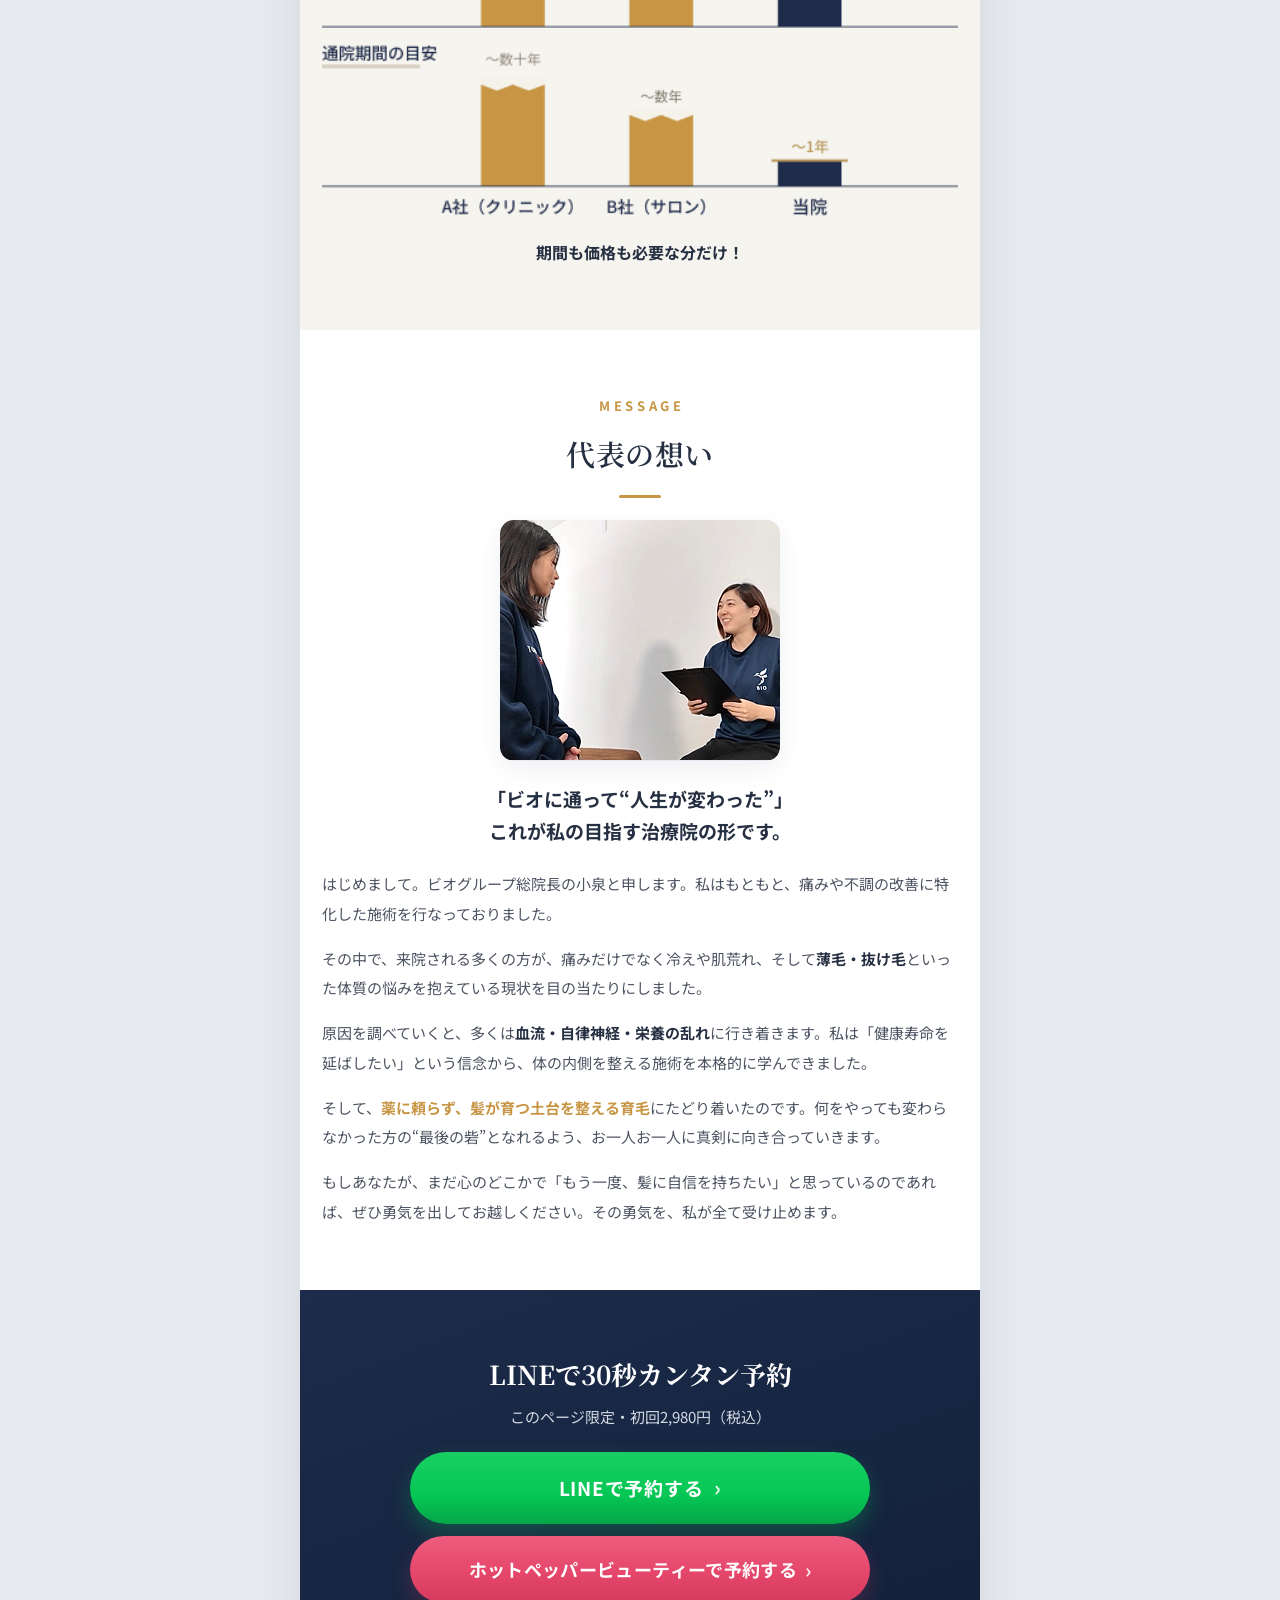
==== commit deefafe8: "Publish Chiyoda clinic LP at repository root" ====
--- a/index.html
+++ b/index.html
@@ -3,8 +3,8 @@
 <head>
   <meta charset="UTF-8" />
   <meta name="viewport" content="width=device-width, initial-scale=1.0" />
-  <title>薬なしで、育毛が叶う。｜ビオ整体院 知立院（育毛治療院）</title>
-  <meta name="description" content="知立市で今話題の育毛整体。内服薬なし・外用薬なしで、髪が育つ“土台”から根本改善。国家資格保持者によるマンツーマン施術。このページ限定・初回2,980円（税込）。カウンセリング＋頭皮診断＋育毛施術。" />
+  <title>薬なしで、育毛が叶う。｜ビオ整体院 千代田院（育毛治療院）</title>
+  <meta name="description" content="名古屋市中区で今話題の育毛整体。内服薬なし・外用薬なしで、髪が育つ“土台”から根本改善。国家資格保持者によるマンツーマン施術。このページ限定・初回2,980円（税込）。カウンセリング＋頭皮診断＋育毛施術。" />
 
   <!--
     IMAGES
@@ -56,15 +56,15 @@
     <!-- ======================= Header ======================= -->
     <header class="site-header">
       <div>
-        <span class="site-header__name">ビオ整体院 知立院</span>
+        <span class="site-header__name">ビオ整体院 千代田院</span>
         <span class="site-header__sub">ITSUMO IKUMOU ─ 育毛治療院</span>
       </div>
-      <a class="btn-line btn-line--sm js-line" href="#">LINEで予約</a>
+      <a class="btn-line btn-line--sm js-line" href="https://line.me/R/ti/p/@152nmnyw?ts=06051045&amp;oat_content=url">LINEで予約</a>
     </header>
 
     <!-- ======================= Hero ======================= -->
     <section class="hero">
-      <p class="hero__tag">＼ 知立市で今話題の育毛整体 ／</p>
+      <p class="hero__tag">＼ 名古屋市中区で今話題の育毛整体 ／</p>
       <h1 class="hero__title">
         <span class="l1"><b>薬なし</b>で、</span>
         <span class="l2">育毛が叶う。</span>
@@ -95,7 +95,7 @@
           </div>
           <div class="trust-card">
             <svg class="ico" viewBox="0 0 24 24" fill="none" stroke="currentColor" stroke-width="0.8"><path d="M12 22s7-6.5 7-12a7 7 0 10-14 0c0 5.5 7 12 7 12z"/><circle cx="12" cy="10" r="2.5"/></svg>
-            <b>知立駅 徒歩6分</b><span>近隣コインP有</span>
+            <b>名古屋市中区</b><span><a href="#access">アクセス情報はこちら</a></span>
           </div>
         </div>
 
@@ -111,8 +111,8 @@
         </div>
 
         <p class="tap-hint">↓ タップで予約できます ↓</p>
-        <a class="btn-line js-line" href="#">LINEで予約する <span class="arw">›</span></a>
-        <a class="btn-hpb js-hpb" href="https://beauty.hotpepper.jp/CSP/kr/reserve/?storeId=H000776967&amp;couponId=CP00000012735334&amp;add=0" target="_blank" rel="noopener">ホットペッパービューティーで予約する <span class="arw">›</span></a>
+        <a class="btn-line js-line" href="https://line.me/R/ti/p/@152nmnyw?ts=06051045&amp;oat_content=url">LINEで予約する <span class="arw">›</span></a>
+        <a class="btn-hpb js-hpb" href="https://beauty.hotpepper.jp/CSP/kr/reserve/?storeId=H000783082&amp;couponId=CP00000012938632&amp;add=0" target="_blank" rel="noopener">ホットペッパービューティーで予約する <span class="arw">›</span></a>
       </div>
     </section>
 
@@ -120,7 +120,7 @@
     <section class="section bg-cream">
       <div class="container">
         <p class="eyebrow">CHECK</p>
-        <h2 class="sec-title">知立市にお住まいで<br>薄毛・抜け毛が気になる方へ<br><span class="gold">こんなお悩み、ありませんか？</span></h2>
+        <h2 class="sec-title">名古屋市中区にお住まいで<br>薄毛・抜け毛が気になる方へ<br><span class="gold">こんなお悩み、ありませんか？</span></h2>
         <hr class="gold-line">
         <ul class="check-list">
           <li class="check-item"><span class="ck"><svg><use href="#i-check"/></svg></span>なんとなく、髪全体に元気がない</li>
@@ -272,8 +272,8 @@
         <span class="cta-pill">ご予約はLINEから 24時間受付</span>
         <h2 class="cta-block__title">LINEで30秒カンタン予約</h2>
         <p class="cta-block__sub">このページ限定・初回2,980円（税込）</p>
-        <a class="btn-line js-line" href="#">LINEで予約する <span class="arw">›</span></a>
-        <a class="btn-hpb js-hpb" href="https://beauty.hotpepper.jp/CSP/kr/reserve/?storeId=H000776967&amp;couponId=CP00000012735334&amp;add=0" target="_blank" rel="noopener">ホットペッパービューティーで予約する <span class="arw">›</span></a>
+        <a class="btn-line js-line" href="https://line.me/R/ti/p/@152nmnyw?ts=06051045&amp;oat_content=url">LINEで予約する <span class="arw">›</span></a>
+        <a class="btn-hpb js-hpb" href="https://beauty.hotpepper.jp/CSP/kr/reserve/?storeId=H000783082&amp;couponId=CP00000012938632&amp;add=0" target="_blank" rel="noopener">ホットペッパービューティーで予約する <span class="arw">›</span></a>
       </div>
     </section>
 
@@ -387,8 +387,8 @@
         <p class="cta-block__sub" style="margin:18px 0 4px;">このページ限定・初回2,980円（税込） 毎月先着5名様</p>
         <h2 class="cta-block__title" style="margin-top:6px;">薄毛に年齢は関係ありません。</h2>
         <span class="cta-block__big">始めるのは、早いほど 有利です！</span>
-        <a class="btn-line js-line" href="#">LINEで予約する <span class="arw">›</span></a>
-        <a class="btn-hpb js-hpb" href="https://beauty.hotpepper.jp/CSP/kr/reserve/?storeId=H000776967&amp;couponId=CP00000012735334&amp;add=0" target="_blank" rel="noopener">ホットペッパービューティーで予約する <span class="arw">›</span></a>
+        <a class="btn-line js-line" href="https://line.me/R/ti/p/@152nmnyw?ts=06051045&amp;oat_content=url">LINEで予約する <span class="arw">›</span></a>
+        <a class="btn-hpb js-hpb" href="https://beauty.hotpepper.jp/CSP/kr/reserve/?storeId=H000783082&amp;couponId=CP00000012938632&amp;add=0" target="_blank" rel="noopener">ホットペッパービューティーで予約する <span class="arw">›</span></a>
       </div>
     </section>
 
@@ -396,7 +396,7 @@
     <section class="section bg-cream">
       <div class="container">
         <p class="eyebrow">REASON</p>
-        <h2 class="sec-title">知立市の育毛整体<br>ビオ整体院が選ばれる<br><span class="gold">7つの理由</span></h2>
+        <h2 class="sec-title">名古屋市中区の育毛整体<br>ビオ整体院が選ばれる<br><span class="gold">7つの理由</span></h2>
         <hr class="gold-line">
 
         <div class="num-list">
@@ -461,8 +461,8 @@
       <div class="container cta-block">
         <h2 class="cta-block__title" style="margin-top:0;">LINEで30秒カンタン予約</h2>
         <p class="cta-block__sub">このページ限定・初回2,980円（税込）</p>
-        <a class="btn-line js-line" href="#">LINEで予約する <span class="arw">›</span></a>
-        <a class="btn-hpb js-hpb" href="https://beauty.hotpepper.jp/CSP/kr/reserve/?storeId=H000776967&amp;couponId=CP00000012735334&amp;add=0" target="_blank" rel="noopener">ホットペッパービューティーで予約する <span class="arw">›</span></a>
+        <a class="btn-line js-line" href="https://line.me/R/ti/p/@152nmnyw?ts=06051045&amp;oat_content=url">LINEで予約する <span class="arw">›</span></a>
+        <a class="btn-hpb js-hpb" href="https://beauty.hotpepper.jp/CSP/kr/reserve/?storeId=H000783082&amp;couponId=CP00000012938632&amp;add=0" target="_blank" rel="noopener">ホットペッパービューティーで予約する <span class="arw">›</span></a>
       </div>
     </section>
 
@@ -518,8 +518,8 @@
       <div class="container cta-block">
         <h2 class="cta-block__title" style="margin-top:0;">枠が埋まる前にご予約を</h2>
         <p class="cta-block__sub">このページ限定・初回2,980円（税込） 毎月先着5名様</p>
-        <a class="btn-line js-line" href="#">LINEで予約する <span class="arw">›</span></a>
-        <a class="btn-hpb js-hpb" href="https://beauty.hotpepper.jp/CSP/kr/reserve/?storeId=H000776967&amp;couponId=CP00000012735334&amp;add=0" target="_blank" rel="noopener">ホットペッパービューティーで予約する <span class="arw">›</span></a>
+        <a class="btn-line js-line" href="https://line.me/R/ti/p/@152nmnyw?ts=06051045&amp;oat_content=url">LINEで予約する <span class="arw">›</span></a>
+        <a class="btn-hpb js-hpb" href="https://beauty.hotpepper.jp/CSP/kr/reserve/?storeId=H000783082&amp;couponId=CP00000012938632&amp;add=0" target="_blank" rel="noopener">ホットペッパービューティーで予約する <span class="arw">›</span></a>
         <p class="cta-block__foot">24時間いつでもLINEで予約できます。</p>
       </div>
     </section>
@@ -620,34 +620,34 @@
         <span class="cta-pill">＼ このページ限定 ／</span>
         <h2 class="cta-block__title">初回2,980円で今すぐ予約</h2>
         <p class="cta-block__sub">カウンセリング＋頭皮診断＋育毛施術ぜんぶ込み 毎月先着5名様</p>
-        <a class="btn-line js-line" href="#">LINEで予約する <span class="arw">›</span></a>
-        <a class="btn-hpb js-hpb" href="https://beauty.hotpepper.jp/CSP/kr/reserve/?storeId=H000776967&amp;couponId=CP00000012735334&amp;add=0" target="_blank" rel="noopener">ホットペッパービューティーで予約する <span class="arw">›</span></a>
+        <a class="btn-line js-line" href="https://line.me/R/ti/p/@152nmnyw?ts=06051045&amp;oat_content=url">LINEで予約する <span class="arw">›</span></a>
+        <a class="btn-hpb js-hpb" href="https://beauty.hotpepper.jp/CSP/kr/reserve/?storeId=H000783082&amp;couponId=CP00000012938632&amp;add=0" target="_blank" rel="noopener">ホットペッパービューティーで予約する <span class="arw">›</span></a>
       </div>
     </section>
 
     <!-- ======================= ACCESS ======================= -->
     <section class="section bg-cream">
       <div class="container">
-        <p class="eyebrow">ACCESS</p>
+        <p class="eyebrow" id="access">ACCESS</p>
         <h2 class="sec-title">アクセス・店舗情報</h2>
         <hr class="gold-line">
         <div class="map">
-          <iframe src="https://maps.google.com/maps?q=%E6%84%9B%E7%9F%A5%E7%9C%8C%E7%9F%A5%E7%AB%8B%E5%B8%82%E5%AE%9D1%E4%B8%81%E7%9B%AE17-8&z=16&output=embed" loading="lazy" referrerpolicy="no-referrer-when-downgrade" title="ビオ整体院 知立院の地図"></iframe>
+          <iframe src="https://maps.google.com/maps?q=%E6%84%9B%E7%9F%A5%E7%9C%8C%E5%90%8D%E5%8F%A4%E5%B1%8B%E5%B8%82%E4%B8%AD%E5%8C%BA%E5%8D%83%E4%BB%A3%E7%94%B03%E4%B8%81%E7%9B%AE31-1%20WELL%20COURT%20CHIYODA&z=16&output=embed" loading="lazy" referrerpolicy="no-referrer-when-downgrade" title="ビオ整体院 千代田院の地図"></iframe>
         </div>
         <table class="info-table">
-          <tr><th>院名</th><td>ビオ整体院 知立院（育毛治療院）</td></tr>
-          <tr><th>住所</th><td>愛知県知立市宝1丁目17-8 ジーメゾン知立宝ハリアス302</td></tr>
-          <tr><th>交通</th><td>知立駅 徒歩6分</td></tr>
-          <tr><th>営業時間</th><td>10:00–20:00</td></tr>
-          <tr><th>定休日</th><td>不定休</td></tr>
-          <tr><th>駐車場</th><td>近隣コインパーキングをご利用ください</td></tr>
-        </table>
+        <tr><th>院名</th><td>ビオ整体院 千代田院（育毛治療院）</td></tr>
+        <tr><th>住所</th><td>愛知県名古屋市中区千代田３丁目３１ー１<br>WELL COURT CHIYODA５０５</td></tr>
+        <tr><th>交通</th><td>ホットペッパーのアクセス案内をご確認ください</td></tr>
+        <tr><th>営業時間</th><td>10:00〜18:00</td></tr>
+        <tr><th>定休日</th><td>不定休</td></tr>
+        <tr><th>駐車場</th><td>ホットペッパーの店舗情報をご確認ください</td></tr>
+      </table>
       </div>
     </section>
 
     <!-- ======================= Footer ======================= -->
     <footer class="site-footer">
-      <p class="site-footer__name">ビオ整体院 知立院（育毛治療院）</p>
+      <p class="site-footer__name">ビオ整体院 千代田院（育毛治療院）</p>
       <p class="site-footer__tag">薬に頼らない、新しい育毛のかたち。</p>
       <p class="site-footer__copy">© ビオ整体院 / 株式会社Body Education</p>
     </footer>
@@ -657,7 +657,7 @@
   <!-- ======================= Sticky bottom CTA ======================= -->
   <div class="sticky-cta">
     <div class="sticky-cta__price">このページ限定・初回<b>2,980円<small style="font-size:11px;font-weight:400">（税込）</small></b></div>
-    <a class="btn-line js-line" href="#">LINEで予約 <span class="arw">›</span></a>
+    <a class="btn-line js-line" href="https://line.me/R/ti/p/@152nmnyw?ts=06051045&amp;oat_content=url">LINEで予約 <span class="arw">›</span></a>
   </div>
 
   <script src="js/script.js"></script>
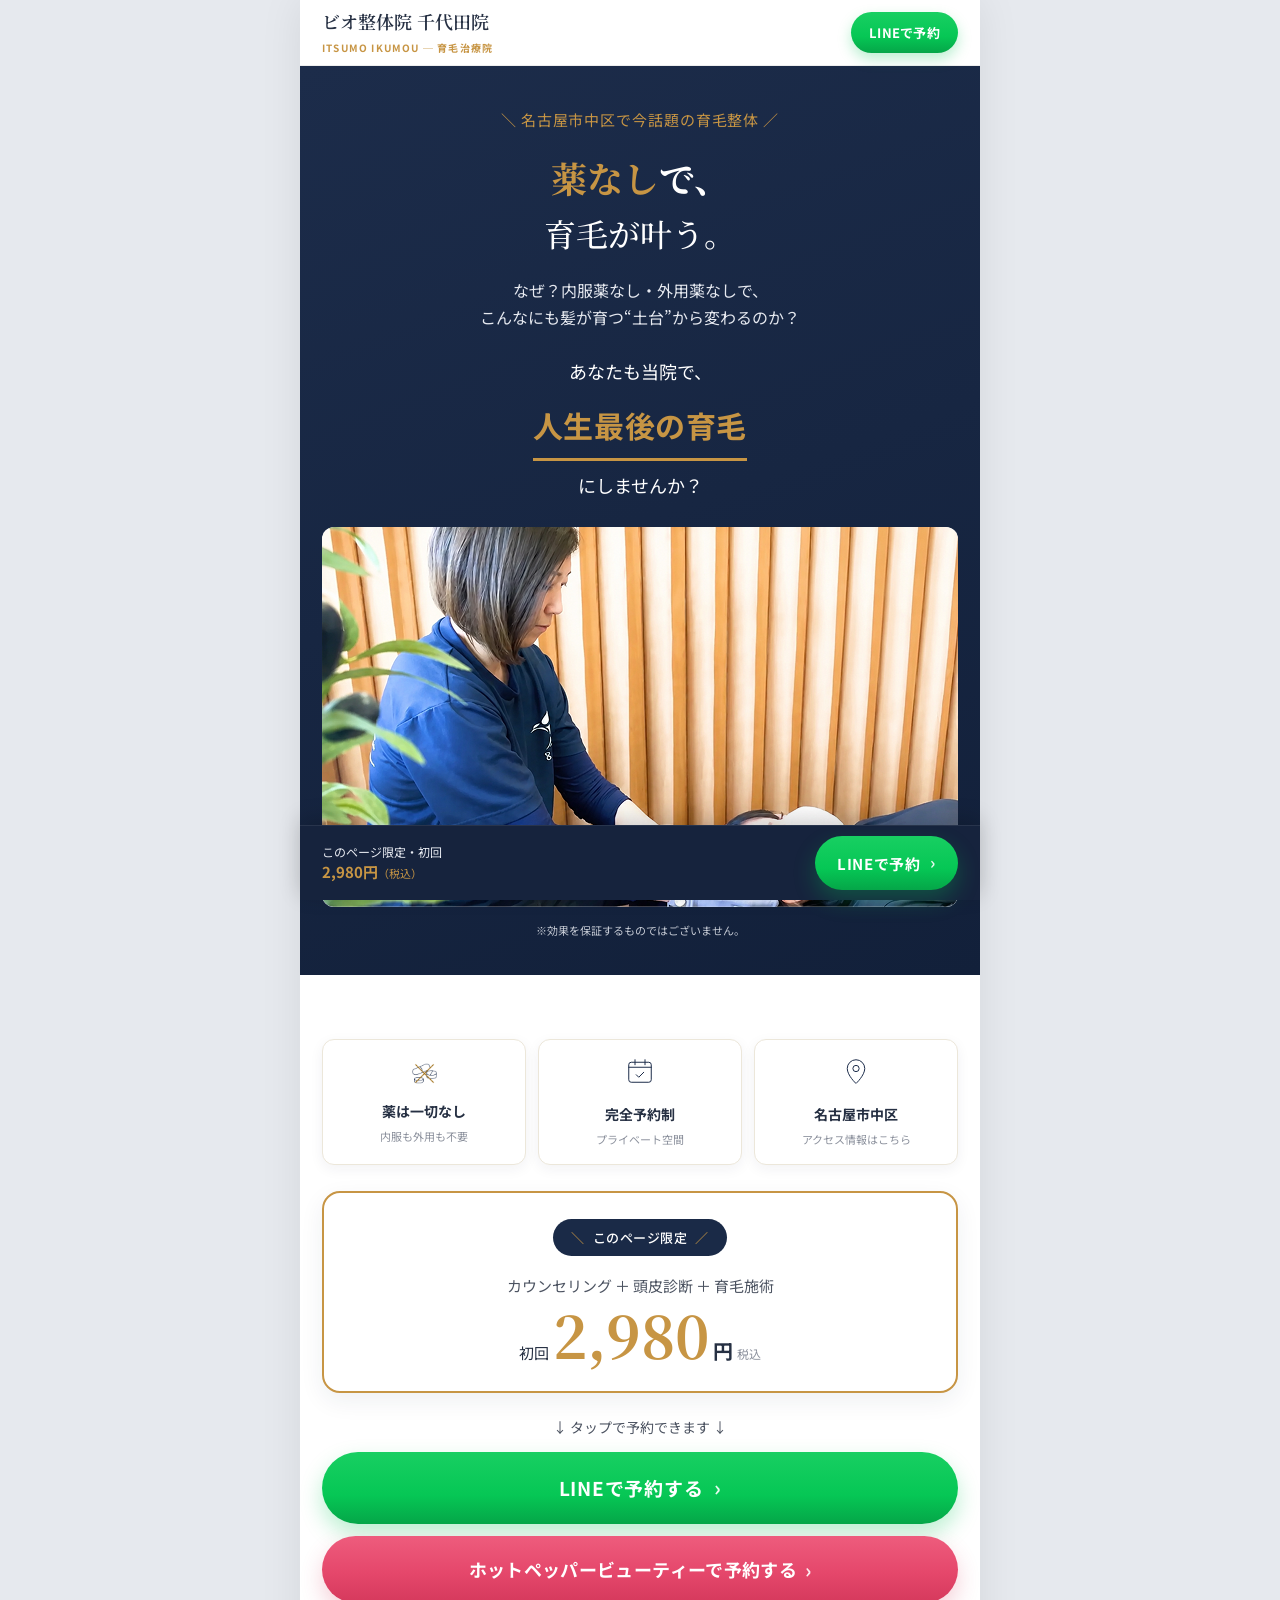
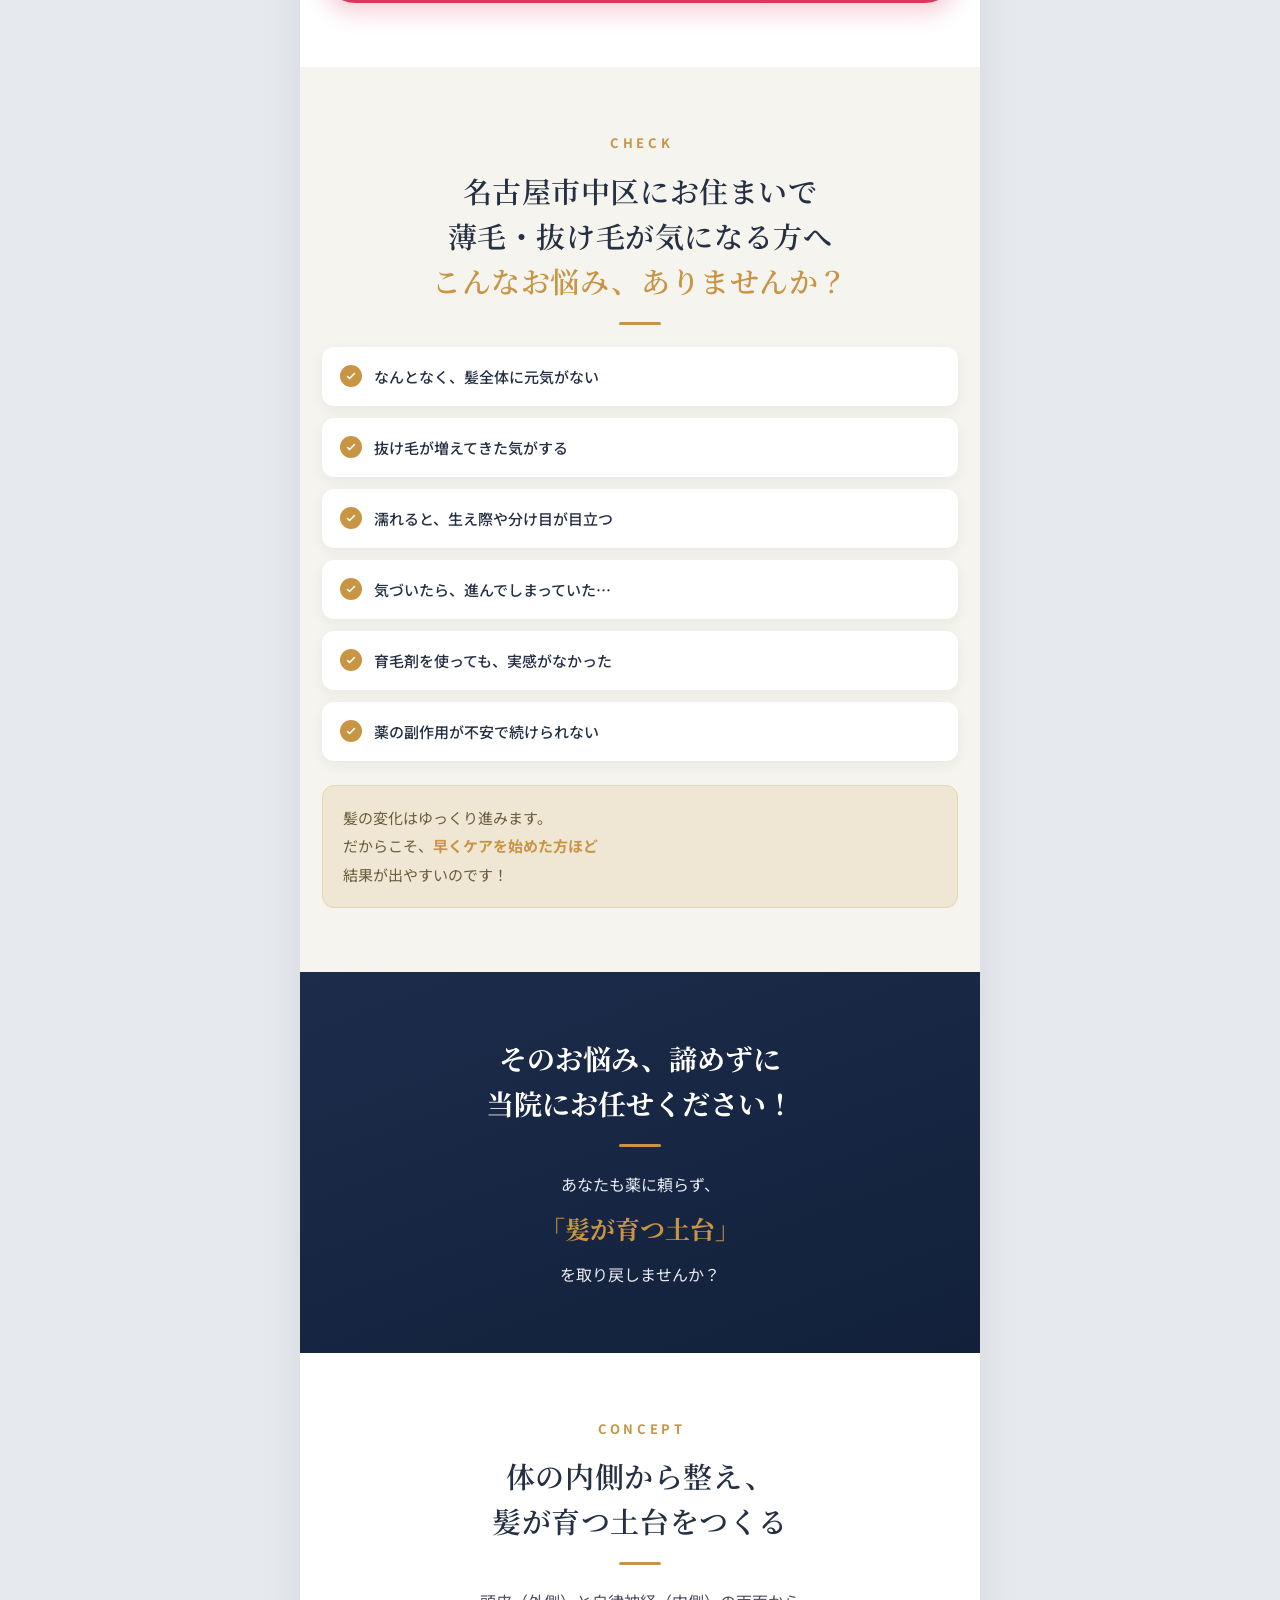
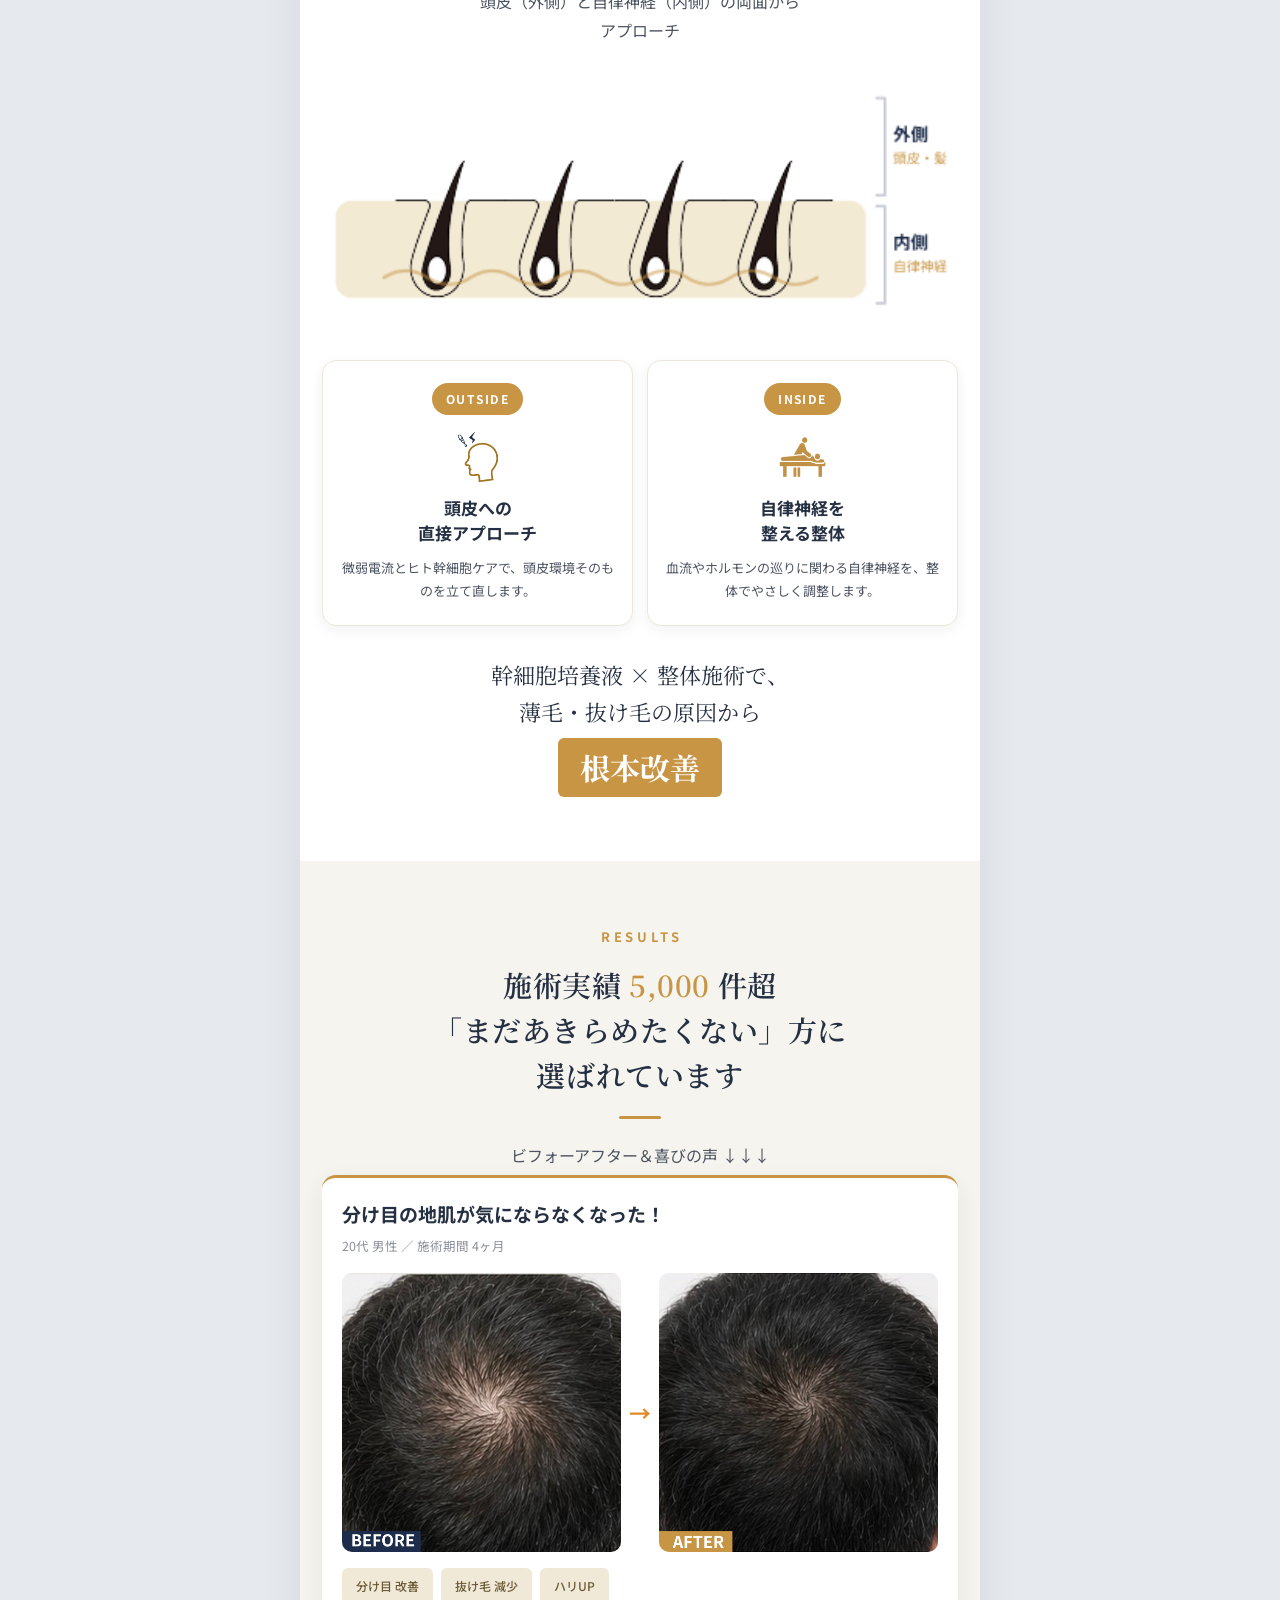
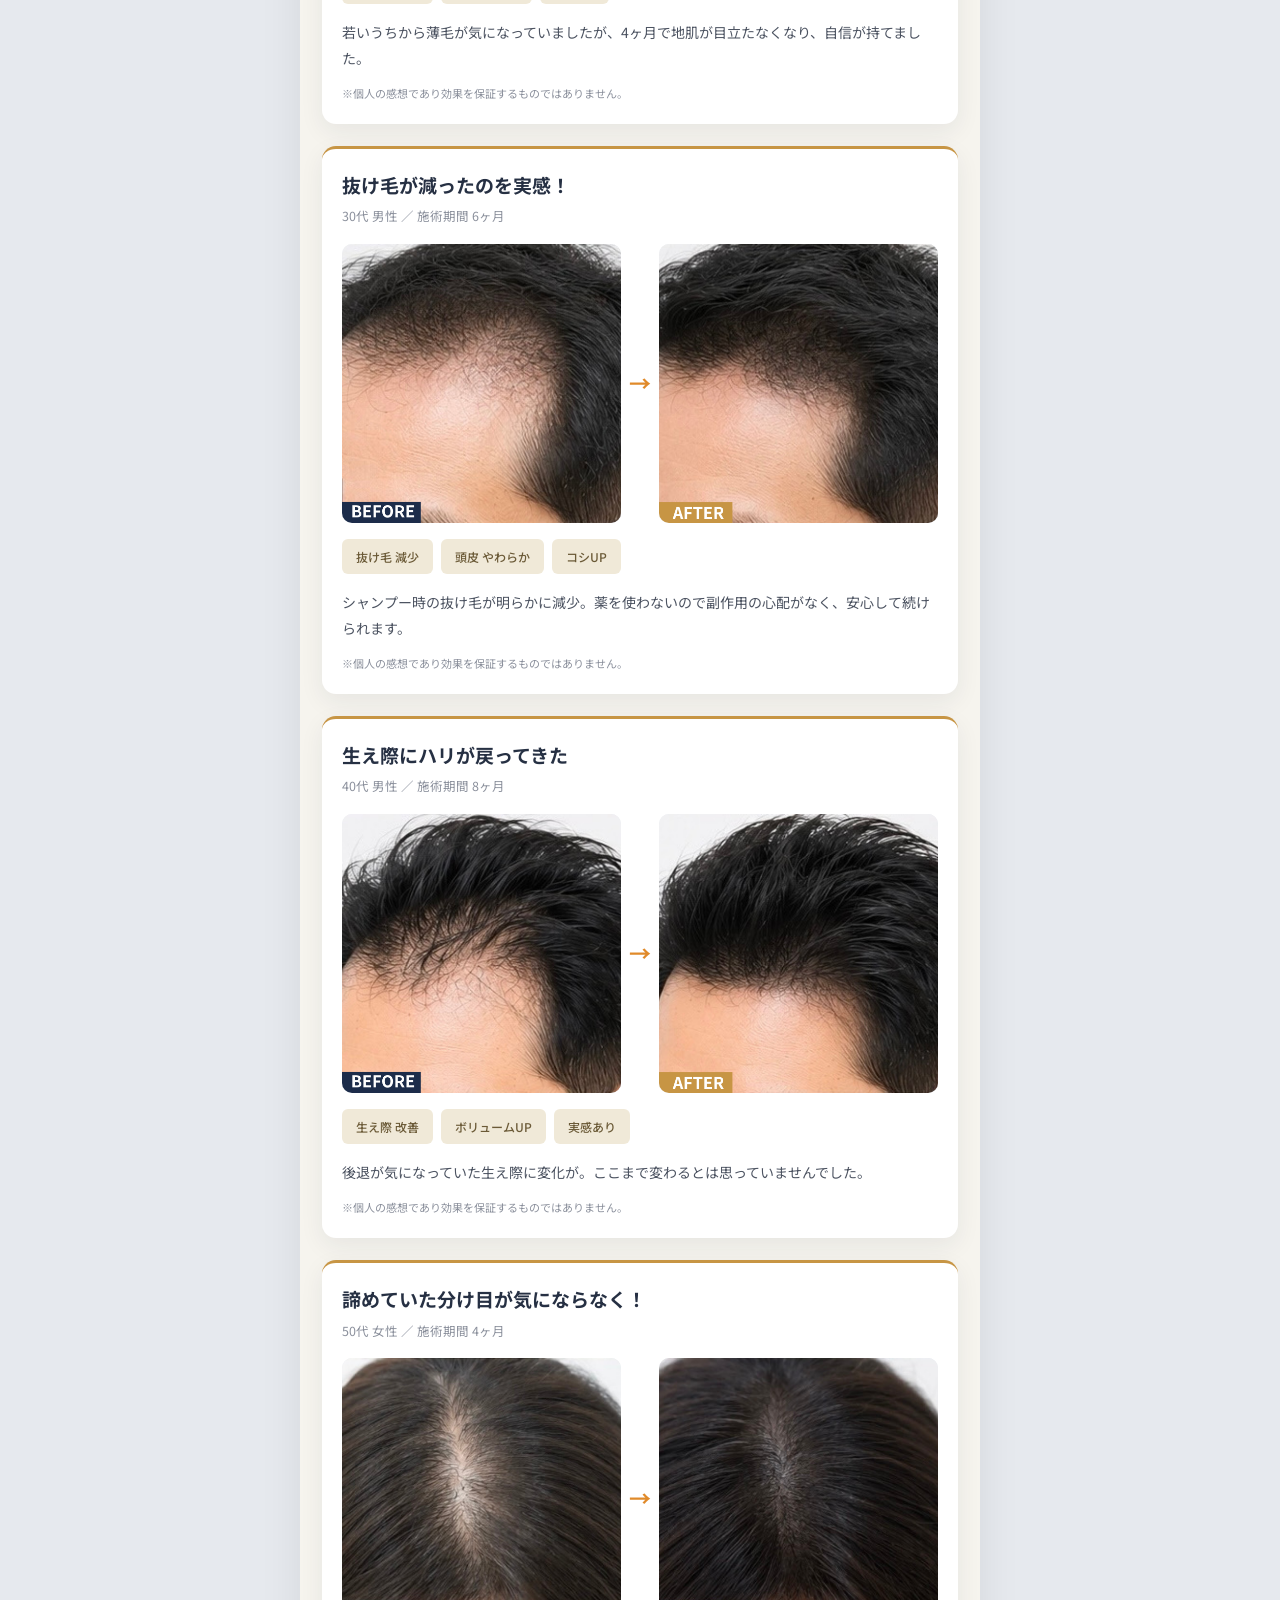
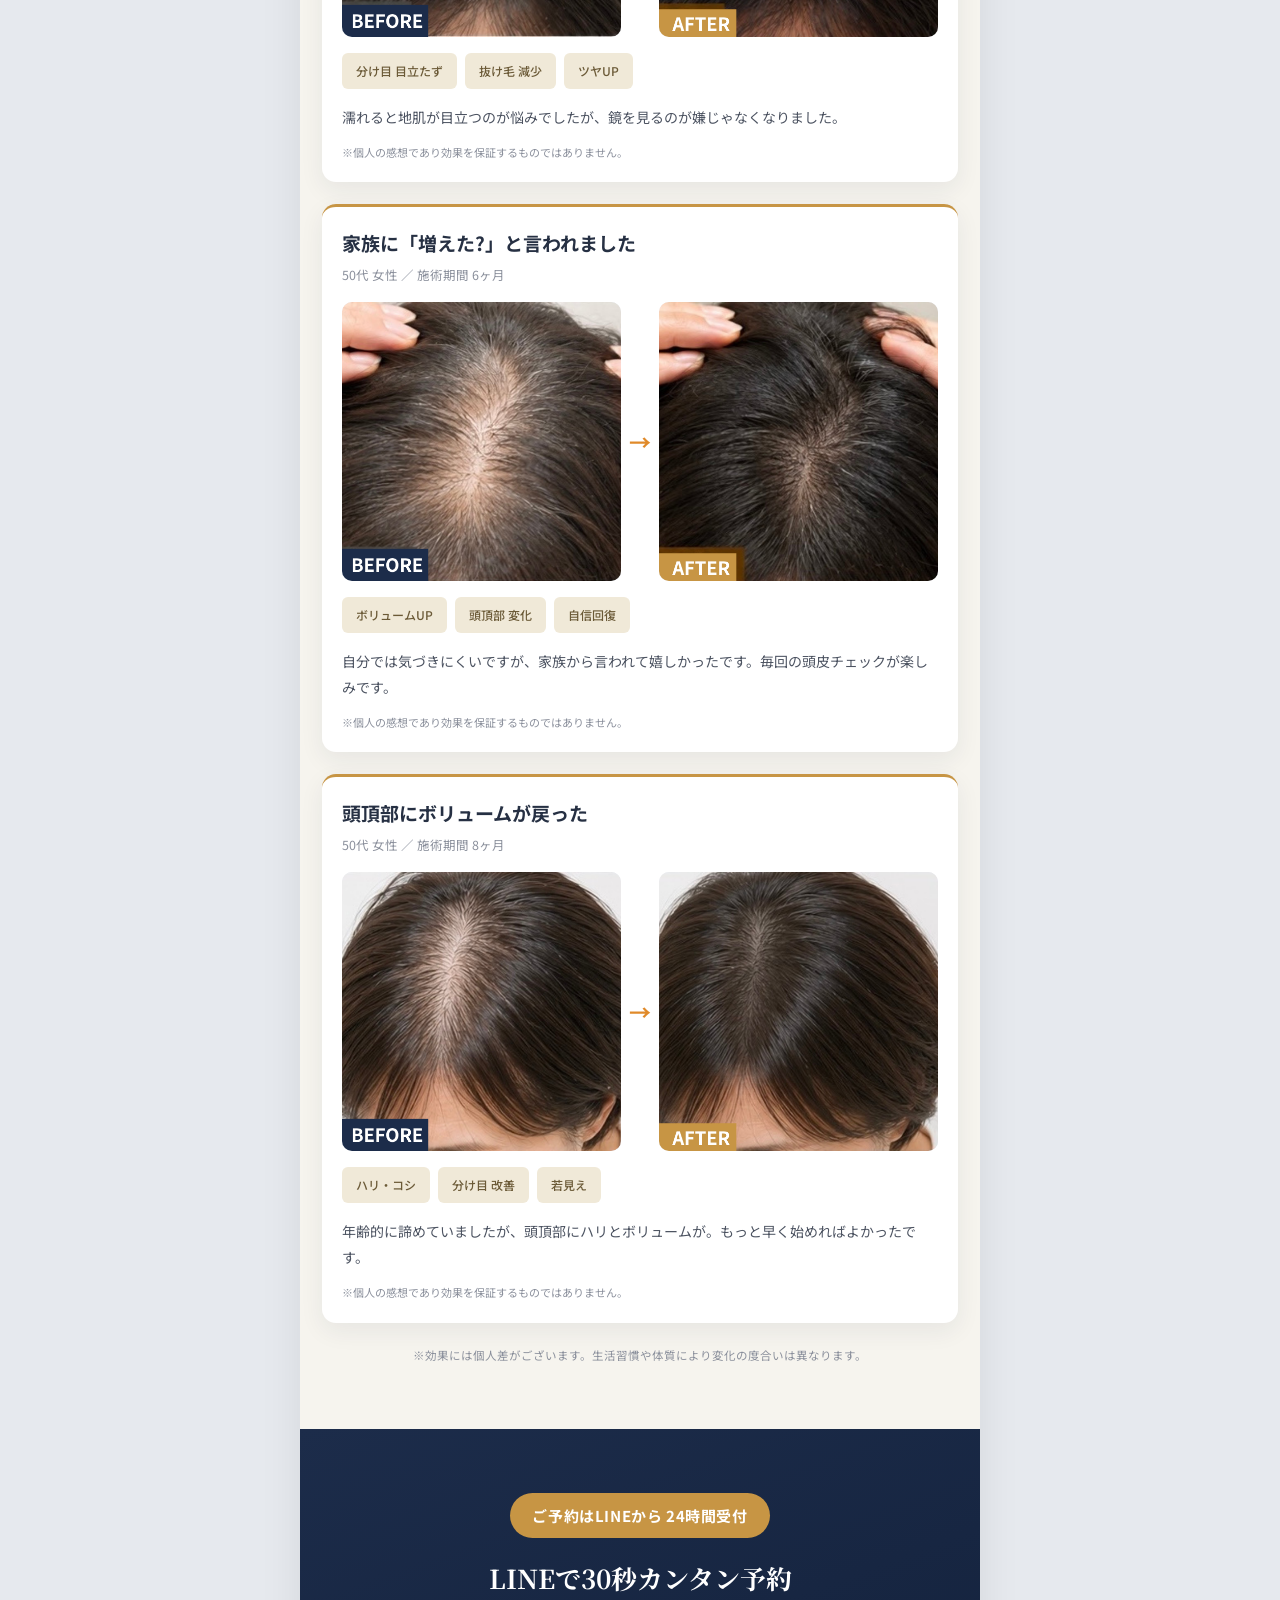
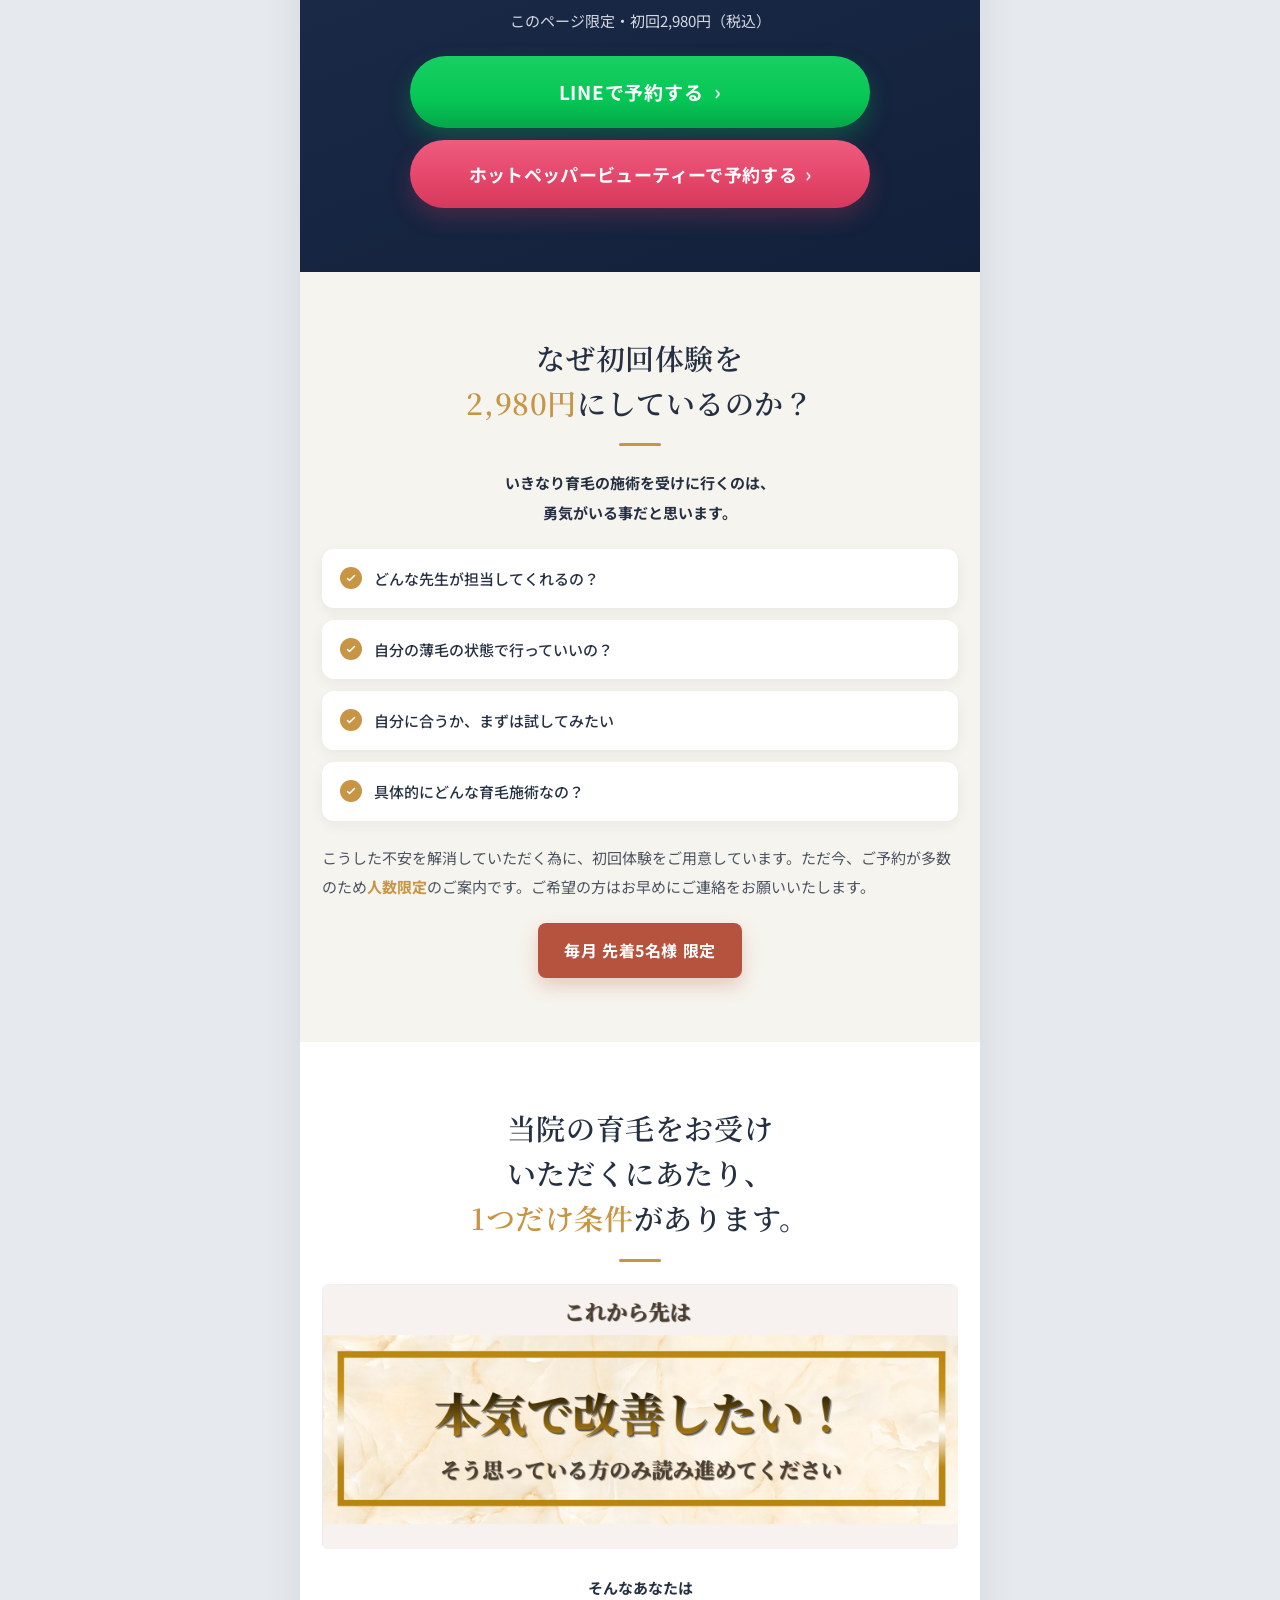
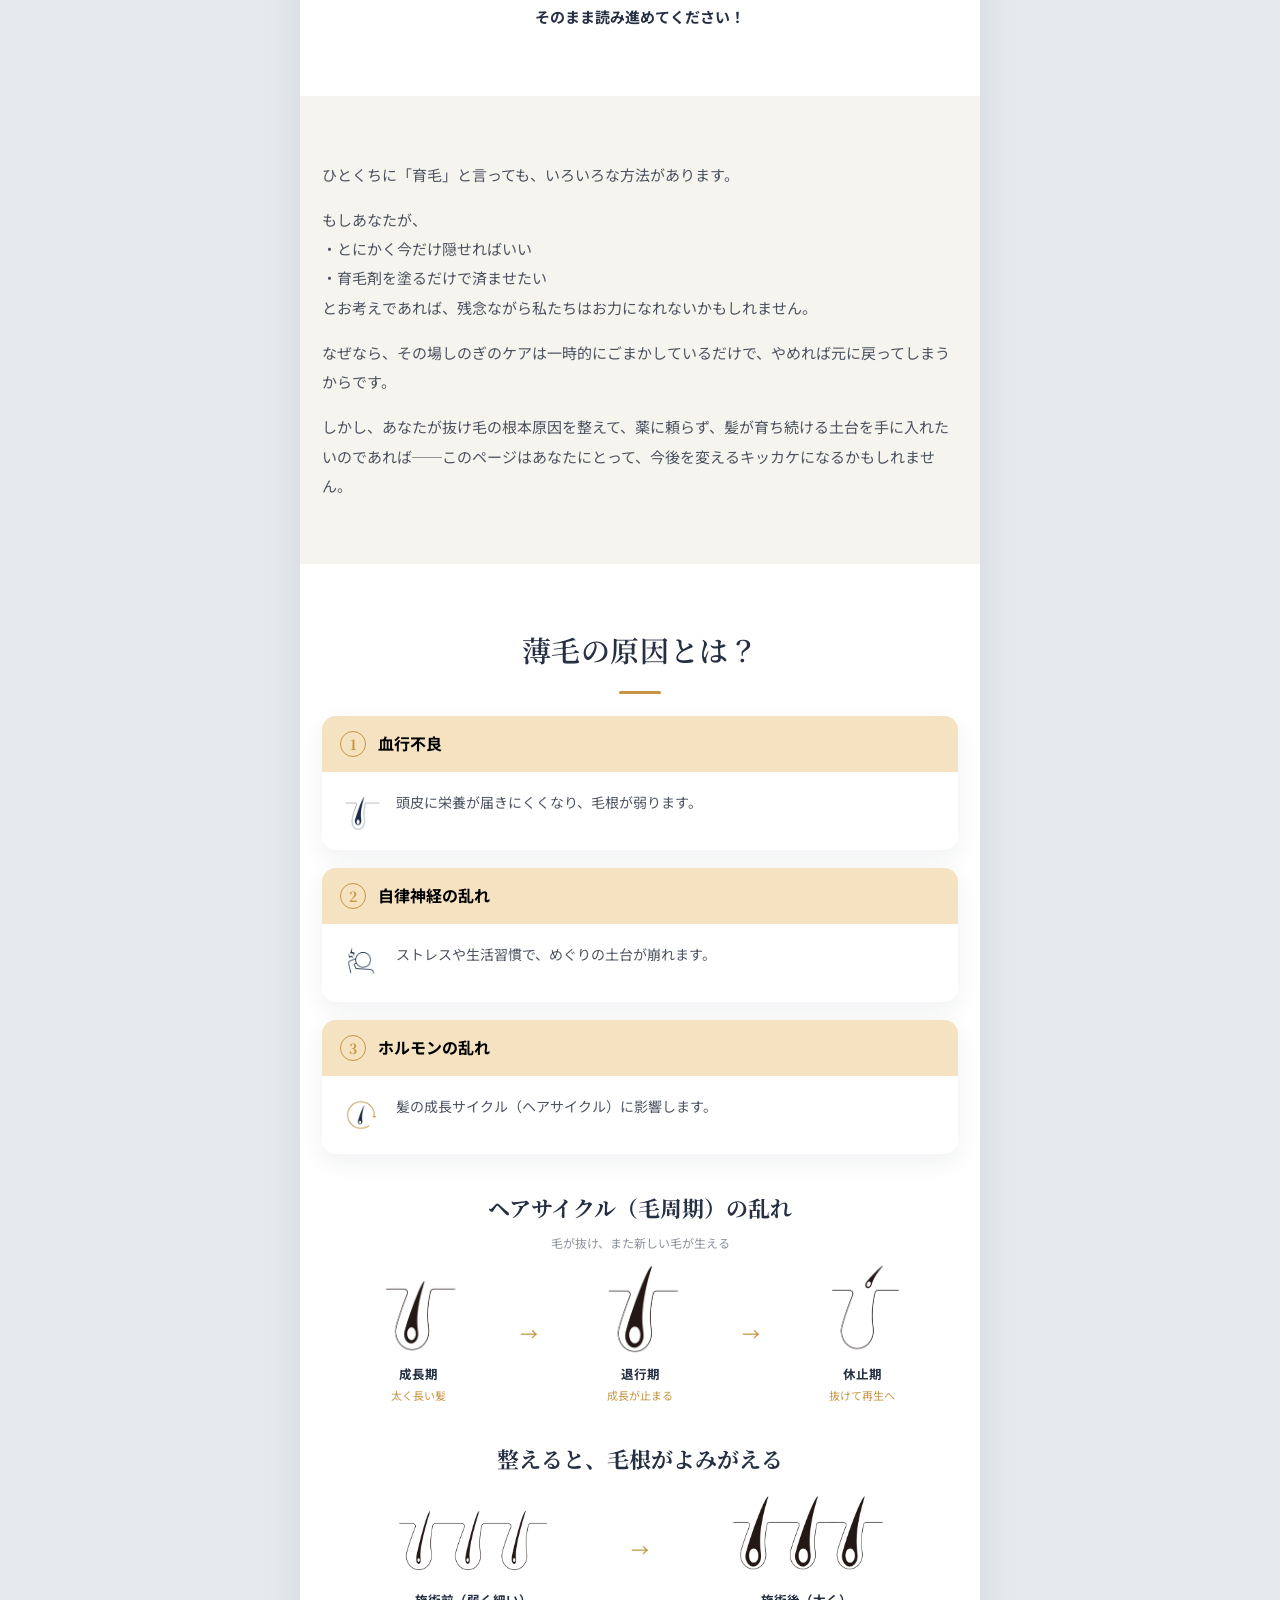
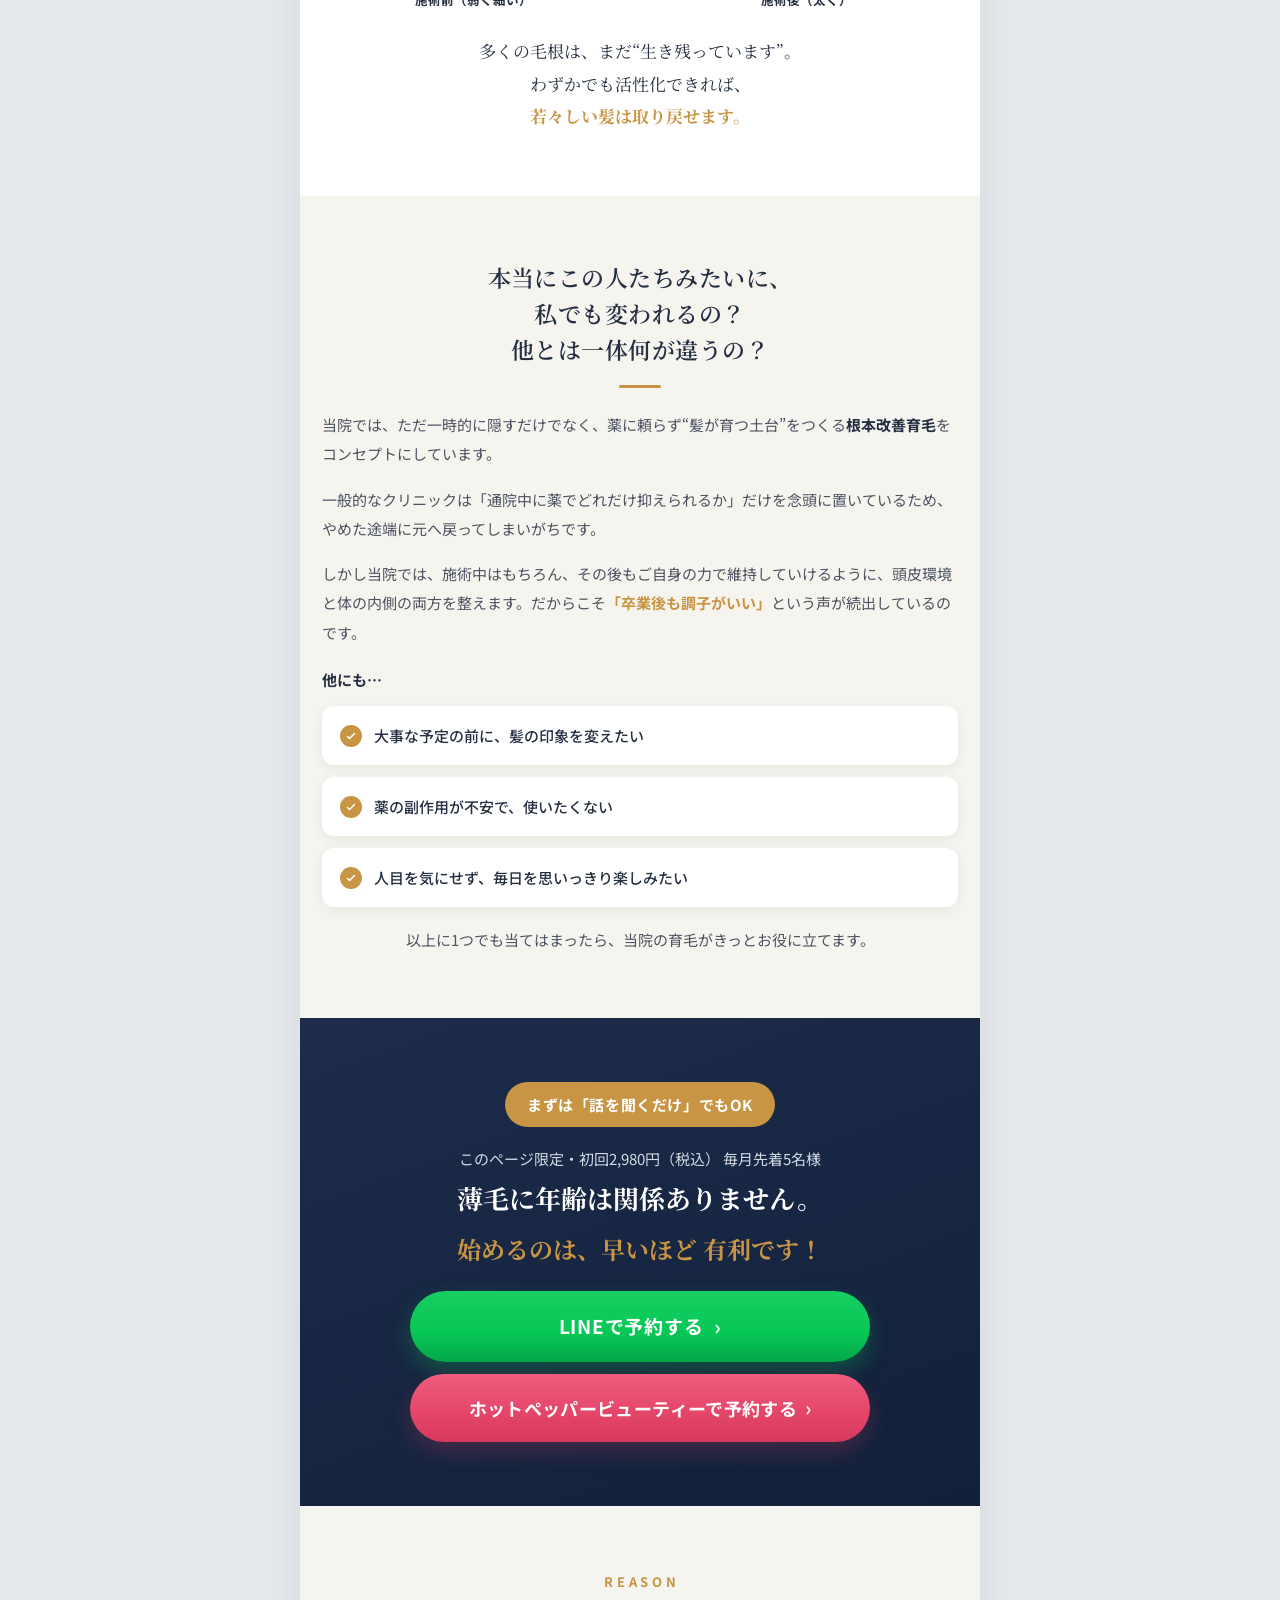
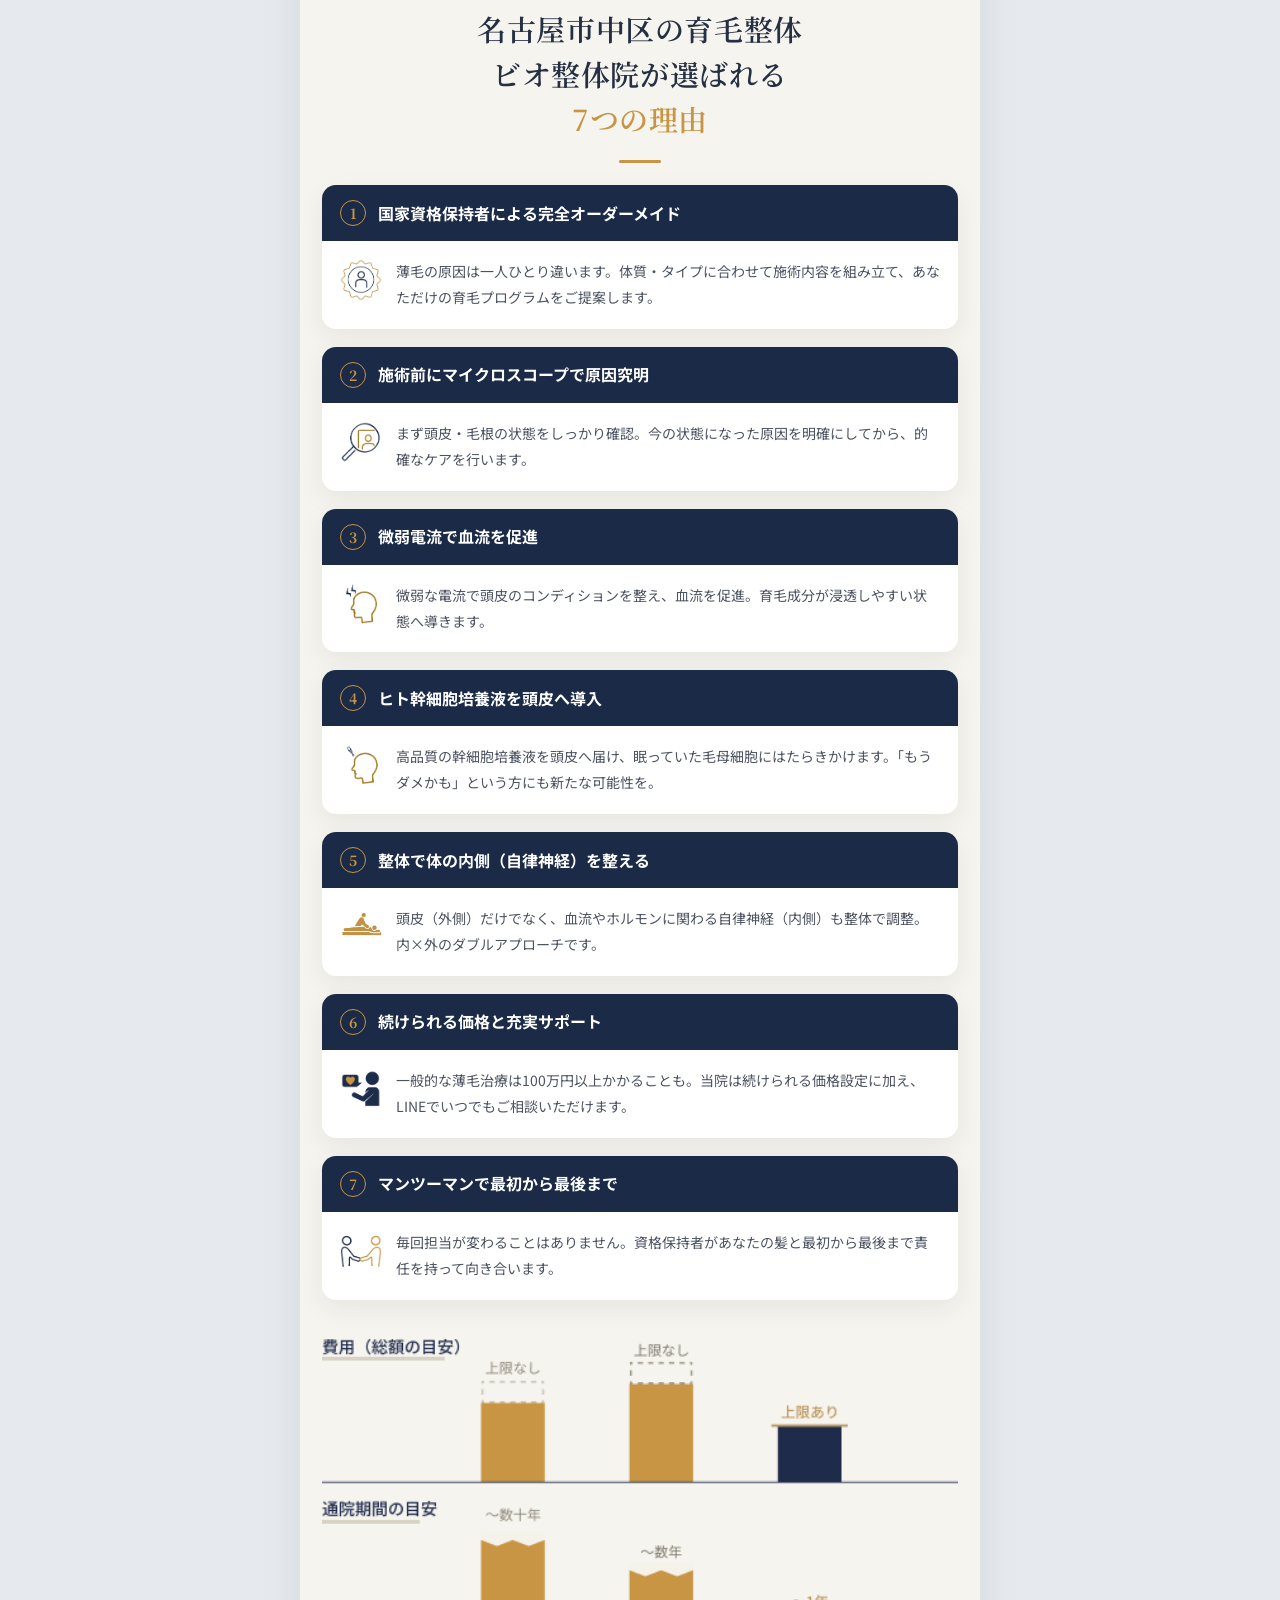
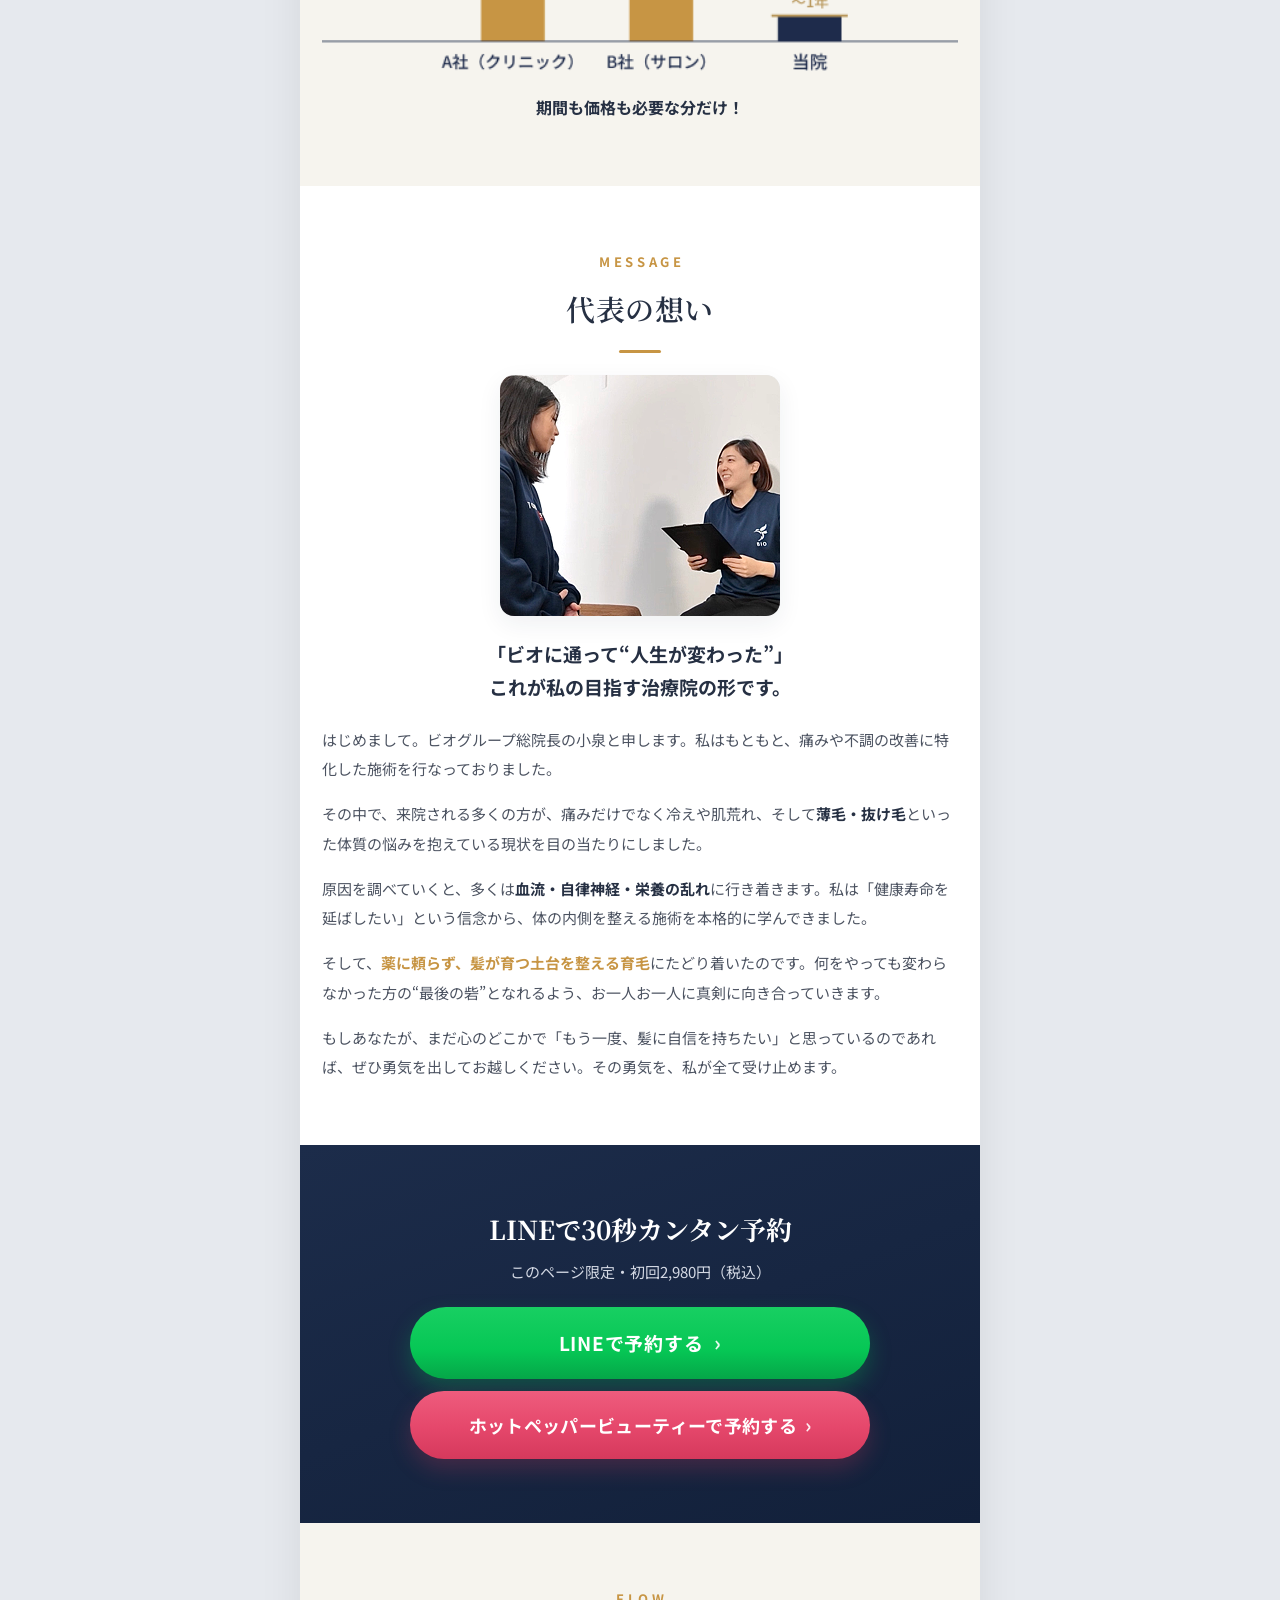
==== commit c40a29f5: "原因セクションの前置き削除・見出し色変更・条件枠を画像に差し替え Co-Authored-By: Claude Opus 5.5 <noreply@anthropic.com>" ====
--- a/index.html
+++ b/index.html
@@ -29,6 +29,7 @@
   s.parentNode.insertBefore(t,s)}(window, document,'script',
   'https://connect.facebook.net/en_US/fbevents.js');
   fbq('init', '840301142372110');
+  fbq('init', '2220476162210877');
   fbq('track', 'PageView');
   </script>
   <noscript><img height="1" width="1" style="display:none"
@@ -39,7 +40,10 @@
   <script>
   document.addEventListener('click', function (e) {
     var el = e.target && e.target.closest ? e.target.closest('.js-line, .js-hpb') : null;
-    if (el && window.fbq) { fbq('track', 'Lead'); }
+    if (el && window.fbq) {
+      fbq('track', 'Lead');
+      if (el.classList.contains('js-line')) { fbq('trackSingle', '2220476162210877', 'CompleteRegistration'); }
+    }
   });
   </script>
 </head>
@@ -299,11 +303,7 @@
       <div class="container">
         <h2 class="sec-title">当院の育毛をお受け<br>いただくにあたり、<br><span class="gold">1つだけ条件</span>があります。</h2>
         <hr class="gold-line">
-        <div class="frame-box">
-          薬に頼らず<br>髪の“土台”から<br>
-          <span class="hl">本気で改善したい</span>
-          と思っている方
-        </div>
+        <img class="cond-img" src="images/bio/condition-honki.webp" alt="これから先は 本気で改善したい！そう思っている方のみ読み進めてください" width="1550" height="646" loading="lazy">
         <p class="para center" style="margin-top:24px;font-weight:700;color:var(--ink);">そんなあなたは<br>そのまま読み進めてください！</p>
       </div>
     </section>
@@ -315,19 +315,16 @@
         <p class="para">もしあなたが、<br>・とにかく今だけ隠せればいい<br>・育毛剤を塗るだけで済ませたい<br>とお考えであれば、残念ながら私たちはお力になれないかもしれません。</p>
         <p class="para">なぜなら、その場しのぎのケアは一時的にごまかしているだけで、やめれば元に戻ってしまうからです。</p>
         <p class="para">しかし、あなたが抜け毛の根本原因を整えて、薬に頼らず、髪が育ち続ける土台を手に入れたいのであれば──このページはあなたにとって、今後を変えるキッカケになるかもしれません。</p>
-        <p class="para center" style="margin-top:20px;font-weight:700;color:var(--ink);">まずは薄毛の“本当の原因”から<br>お話しします。</p>
       </div>
     </section>
 
     <!-- ======================= WHY 薄毛の原因 ======================= -->
     <section class="section bg-white">
       <div class="container">
-        <p class="eyebrow">WHY</p>
-        <h2 class="sec-title">そもそも、<br>薄毛の原因とは？</h2>
-        <hr class="gold-line">
-        <p class="sec-lead">薄毛の原因は、ひとつじゃありません</p>
-
-        <div class="num-list">
+        <h2 class="sec-title">薄毛の原因とは？</h2>
+        <hr class="gold-line">
+
+        <div class="num-list num-list--cause">
           <article class="num-card">
             <div class="num-card__head"><span class="num-card__no">1</span><b>血行不良</b></div>
             <div class="num-card__body"><img class="ico" src="images/bio/cause1.png" alt="血行不良 アイコン" onerror="this.style.display='none'"><p>頭皮に栄養が届きにくくなり、毛根が弱ります。</p></div>
--- a/css/style.css
+++ b/css/style.css
@@ -528,3 +528,10 @@
 .btn-hpb:active { transform: translateY(0); }
 .btn-hpb .arw { font-size: 1.1em; opacity: .9; }
 .cta-block .btn-hpb { max-width: 460px; margin-inline: auto; }
+
+/* 薄毛の原因カード：見出し帯をベージュ×黒文字に */
+.num-list--cause .num-card__head { background: #f5e2c0; color: #000000; }
+.num-list--cause .num-card__head b { color: #000000; }
+
+/* 条件セクション：画像差し替え */
+.cond-img { display: block; width: 100%; height: auto; border-radius: 6px; margin-top: 4px; }
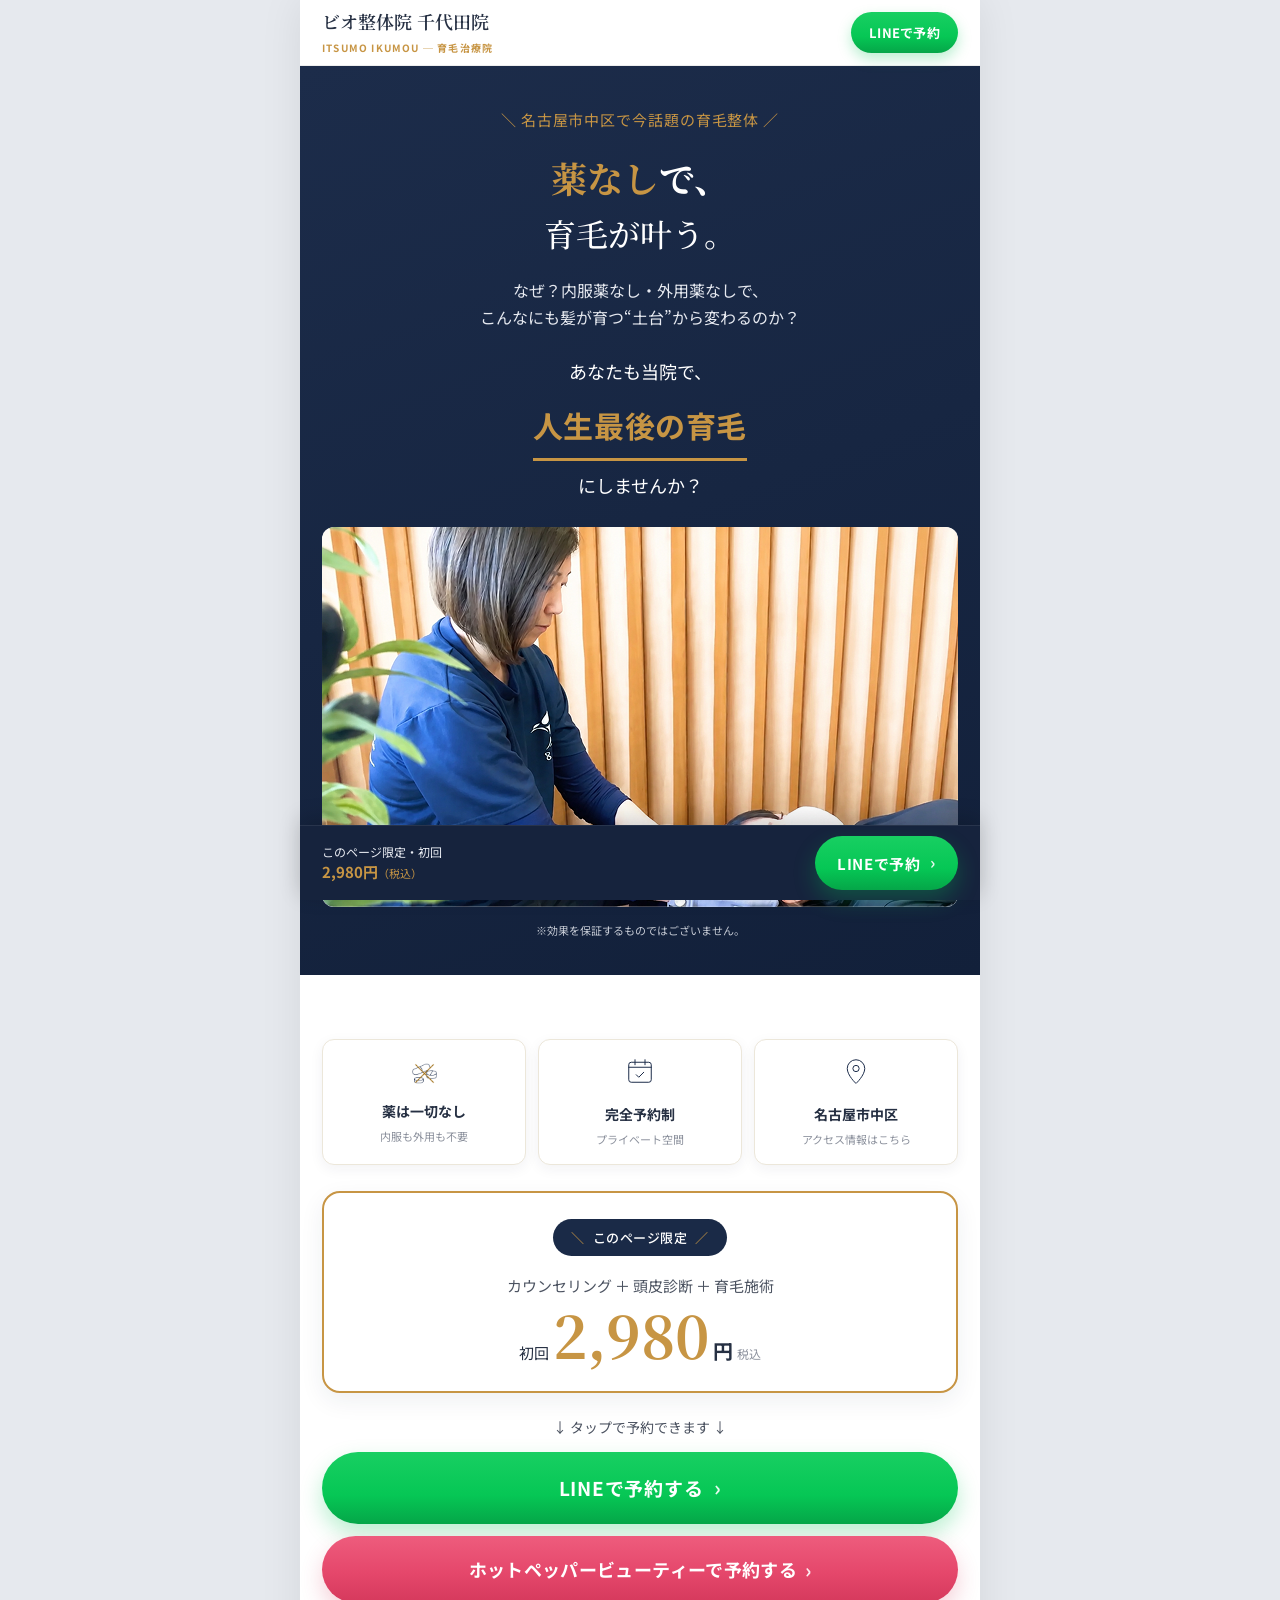
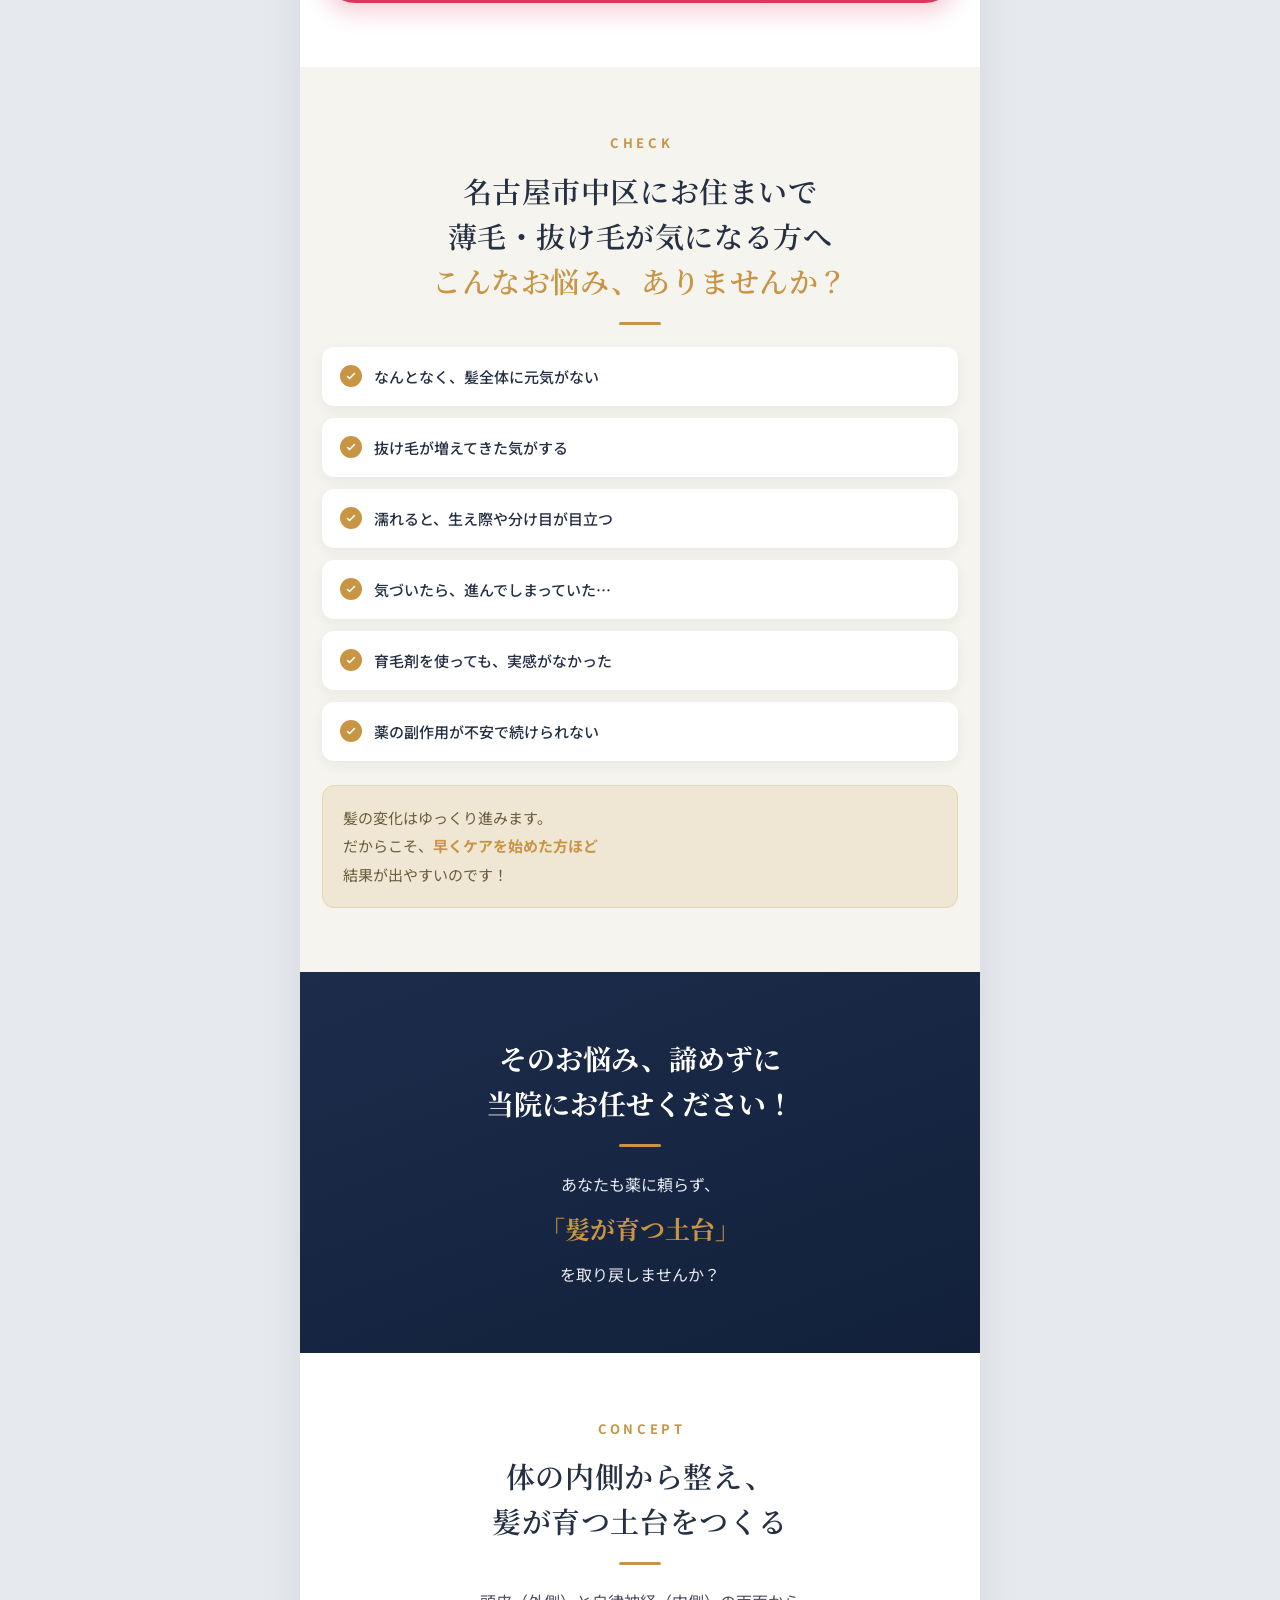
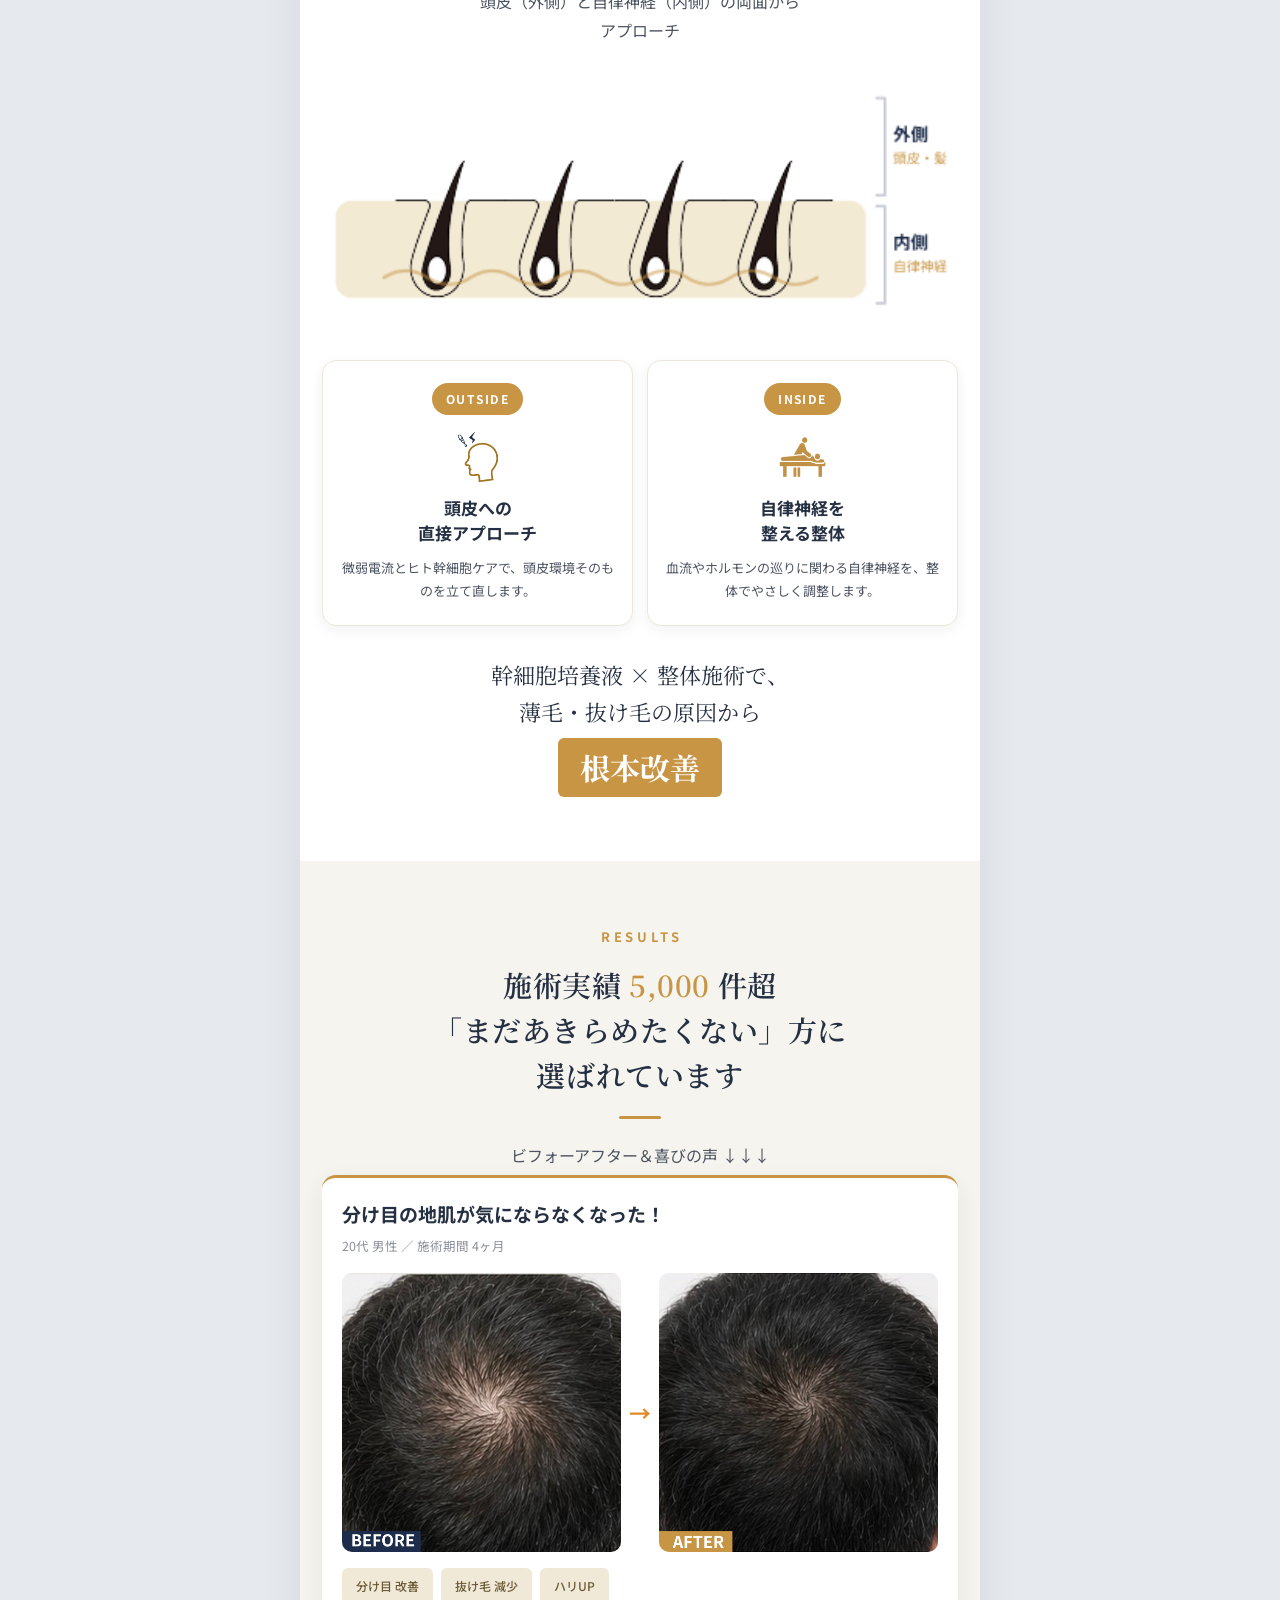
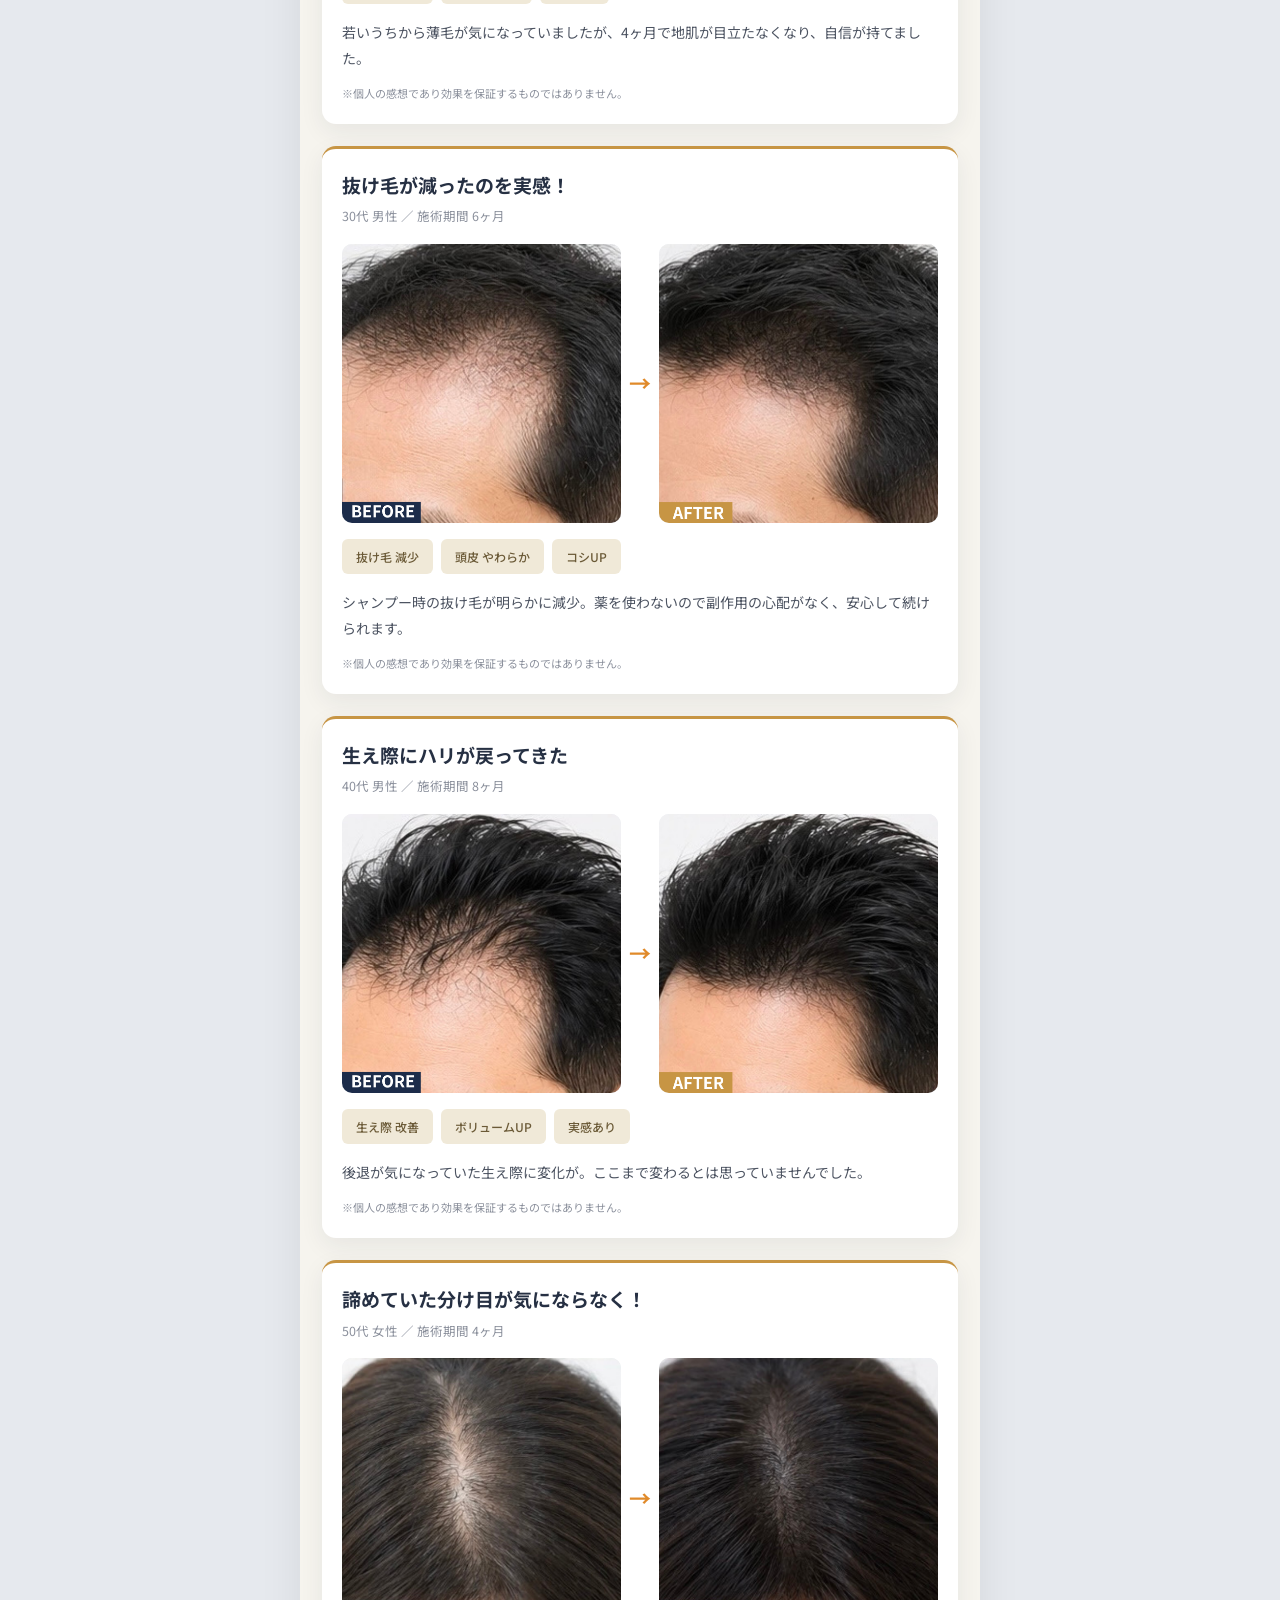
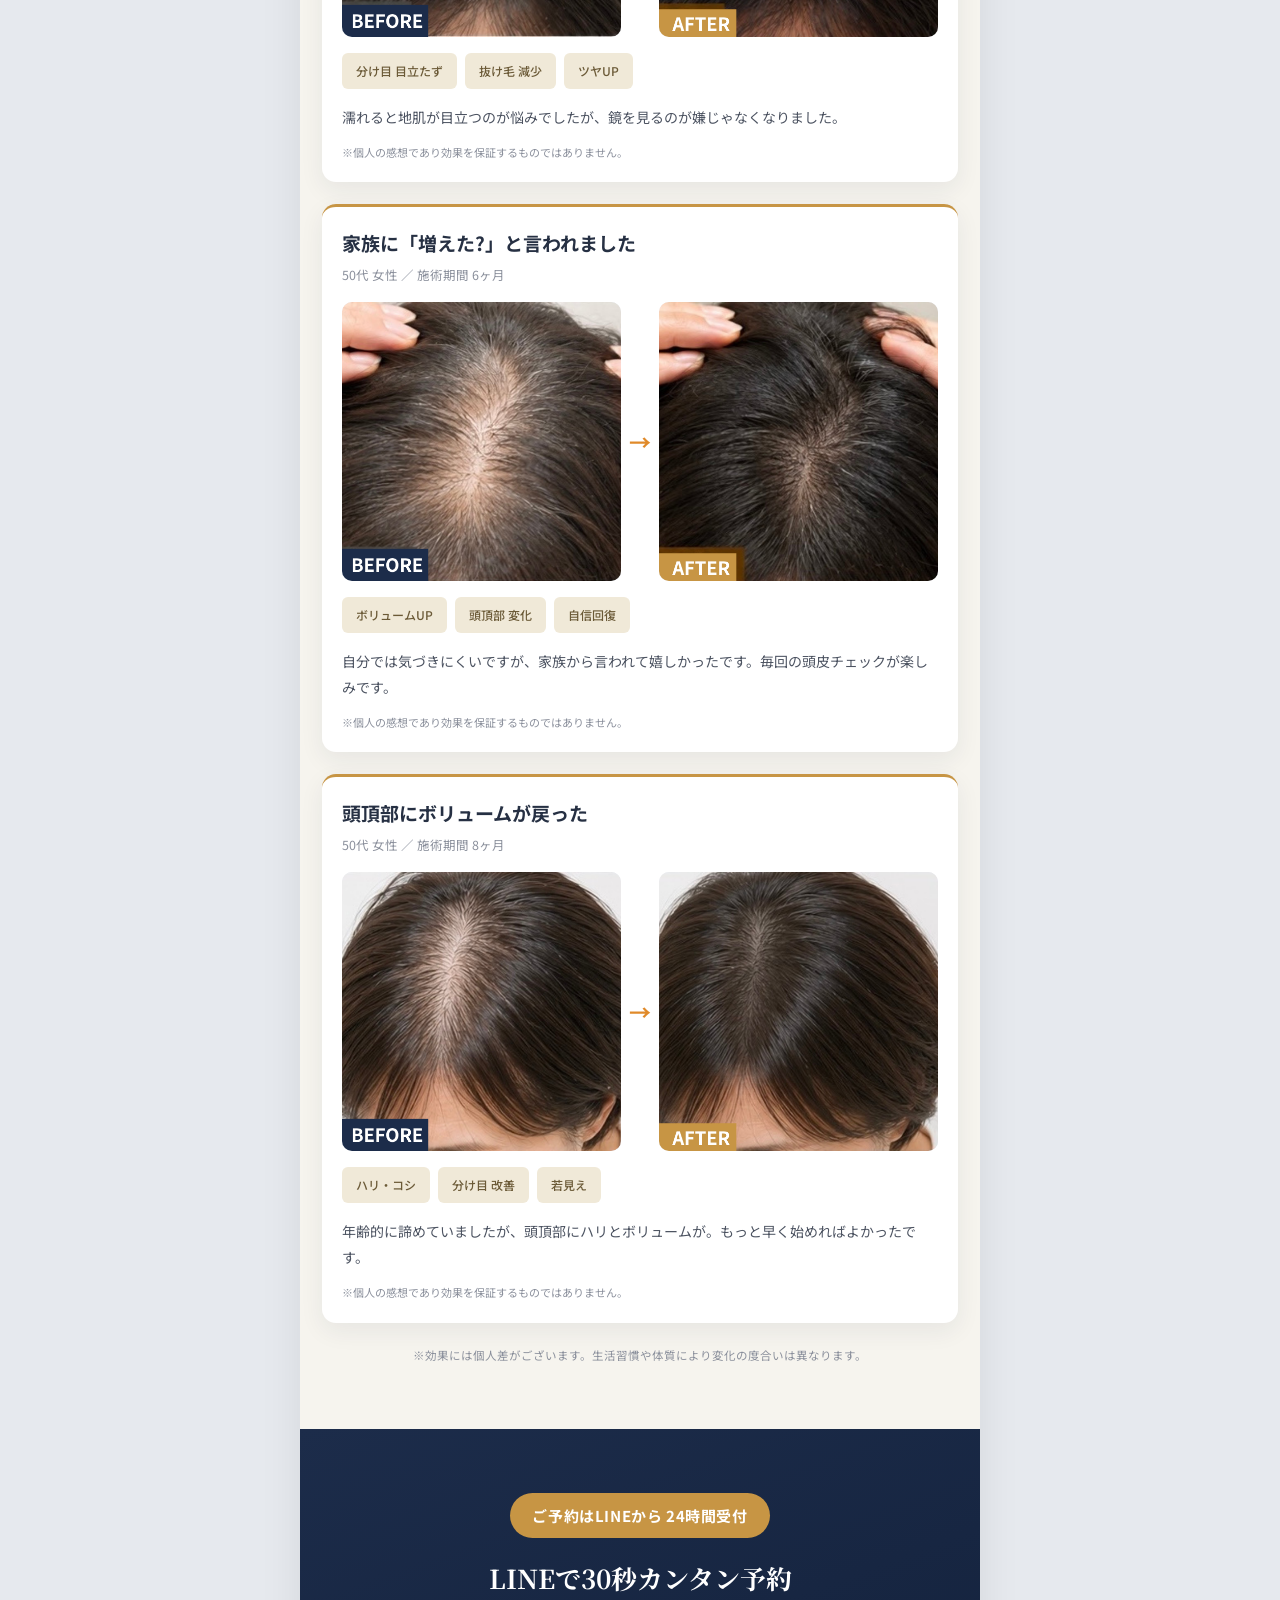
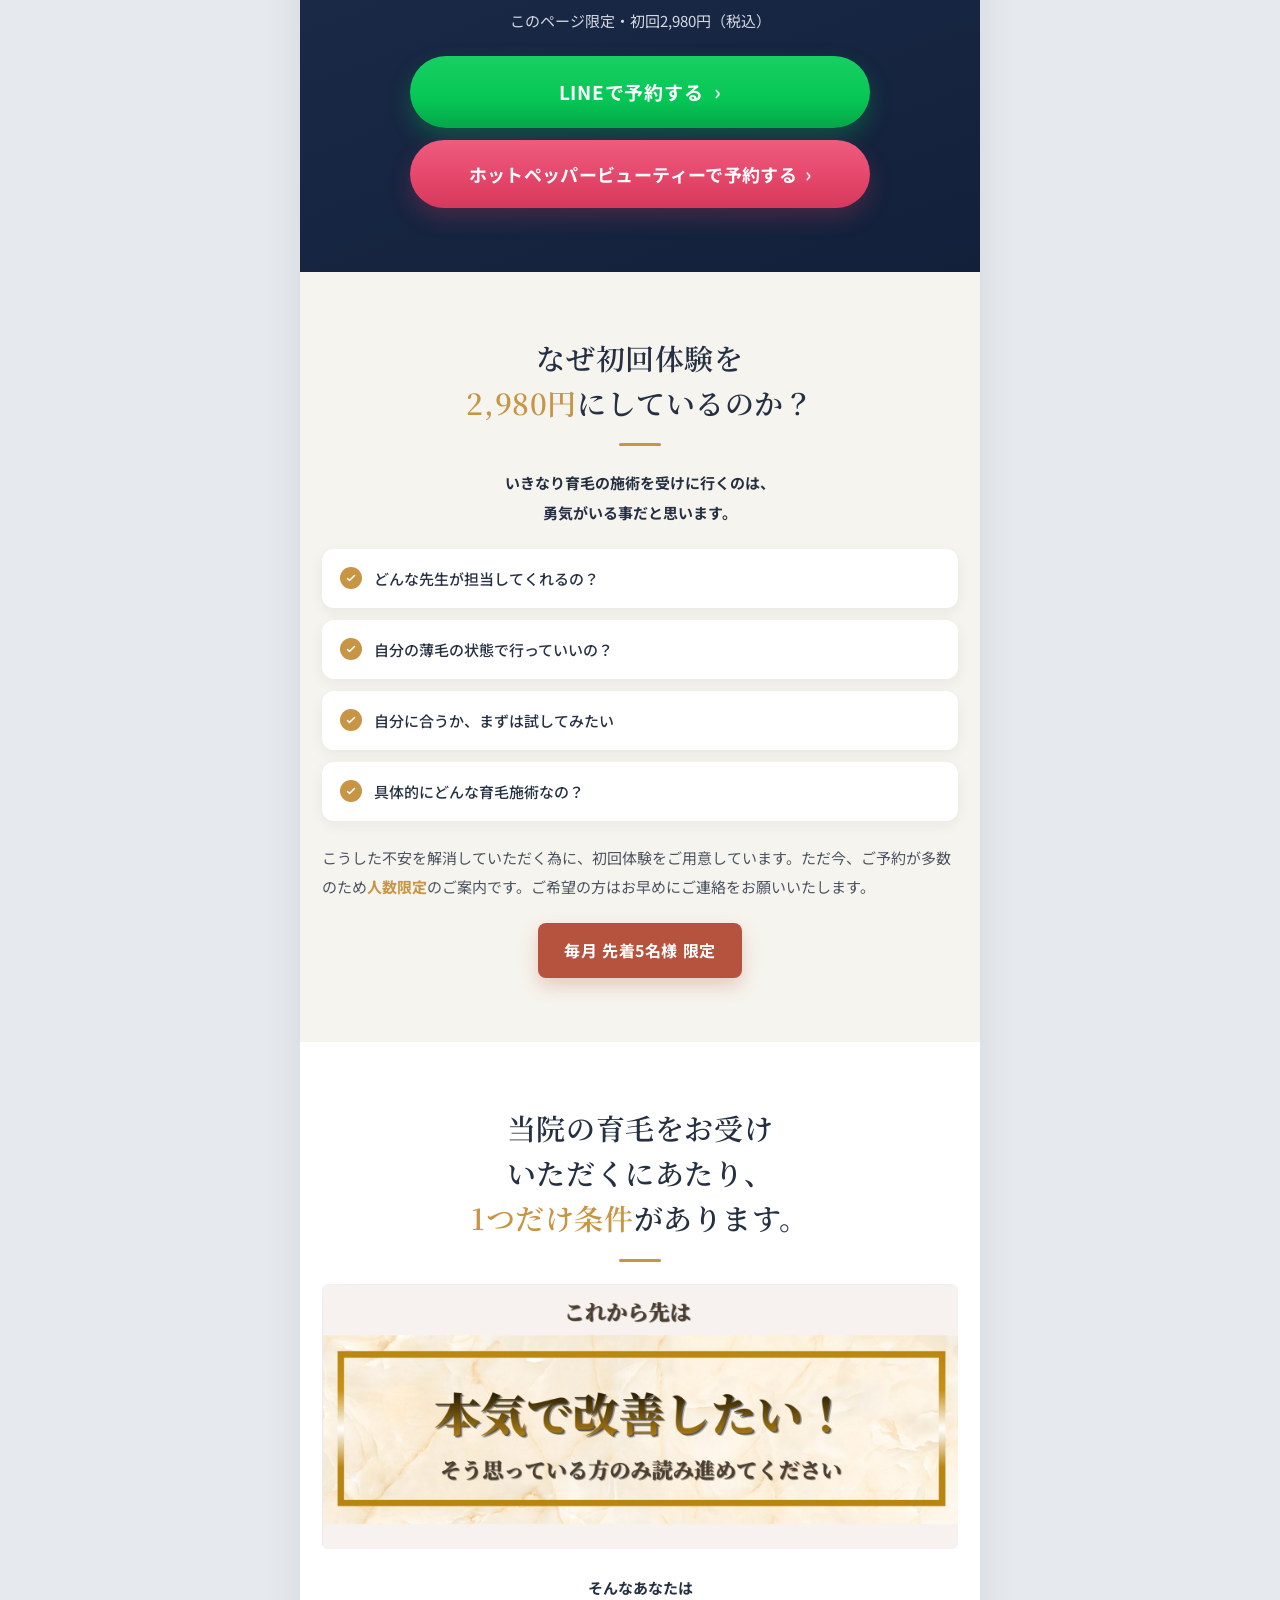
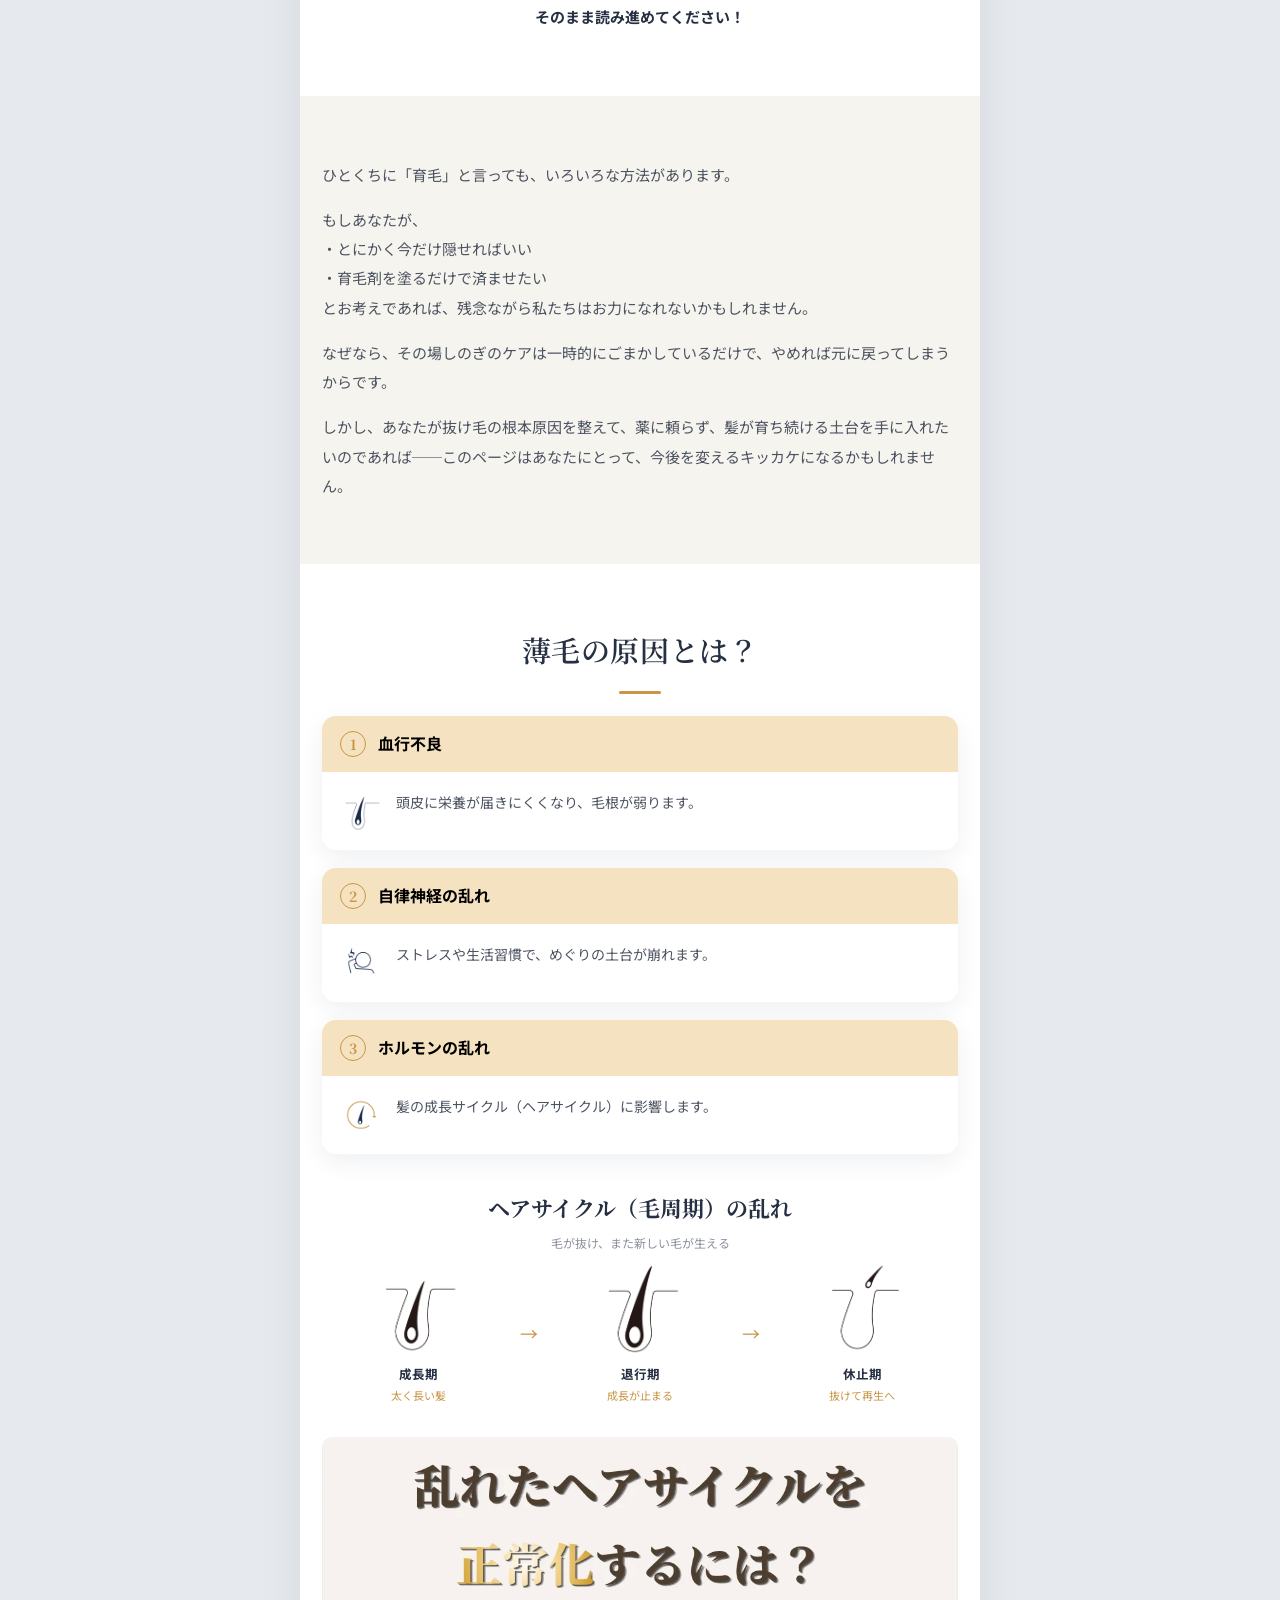
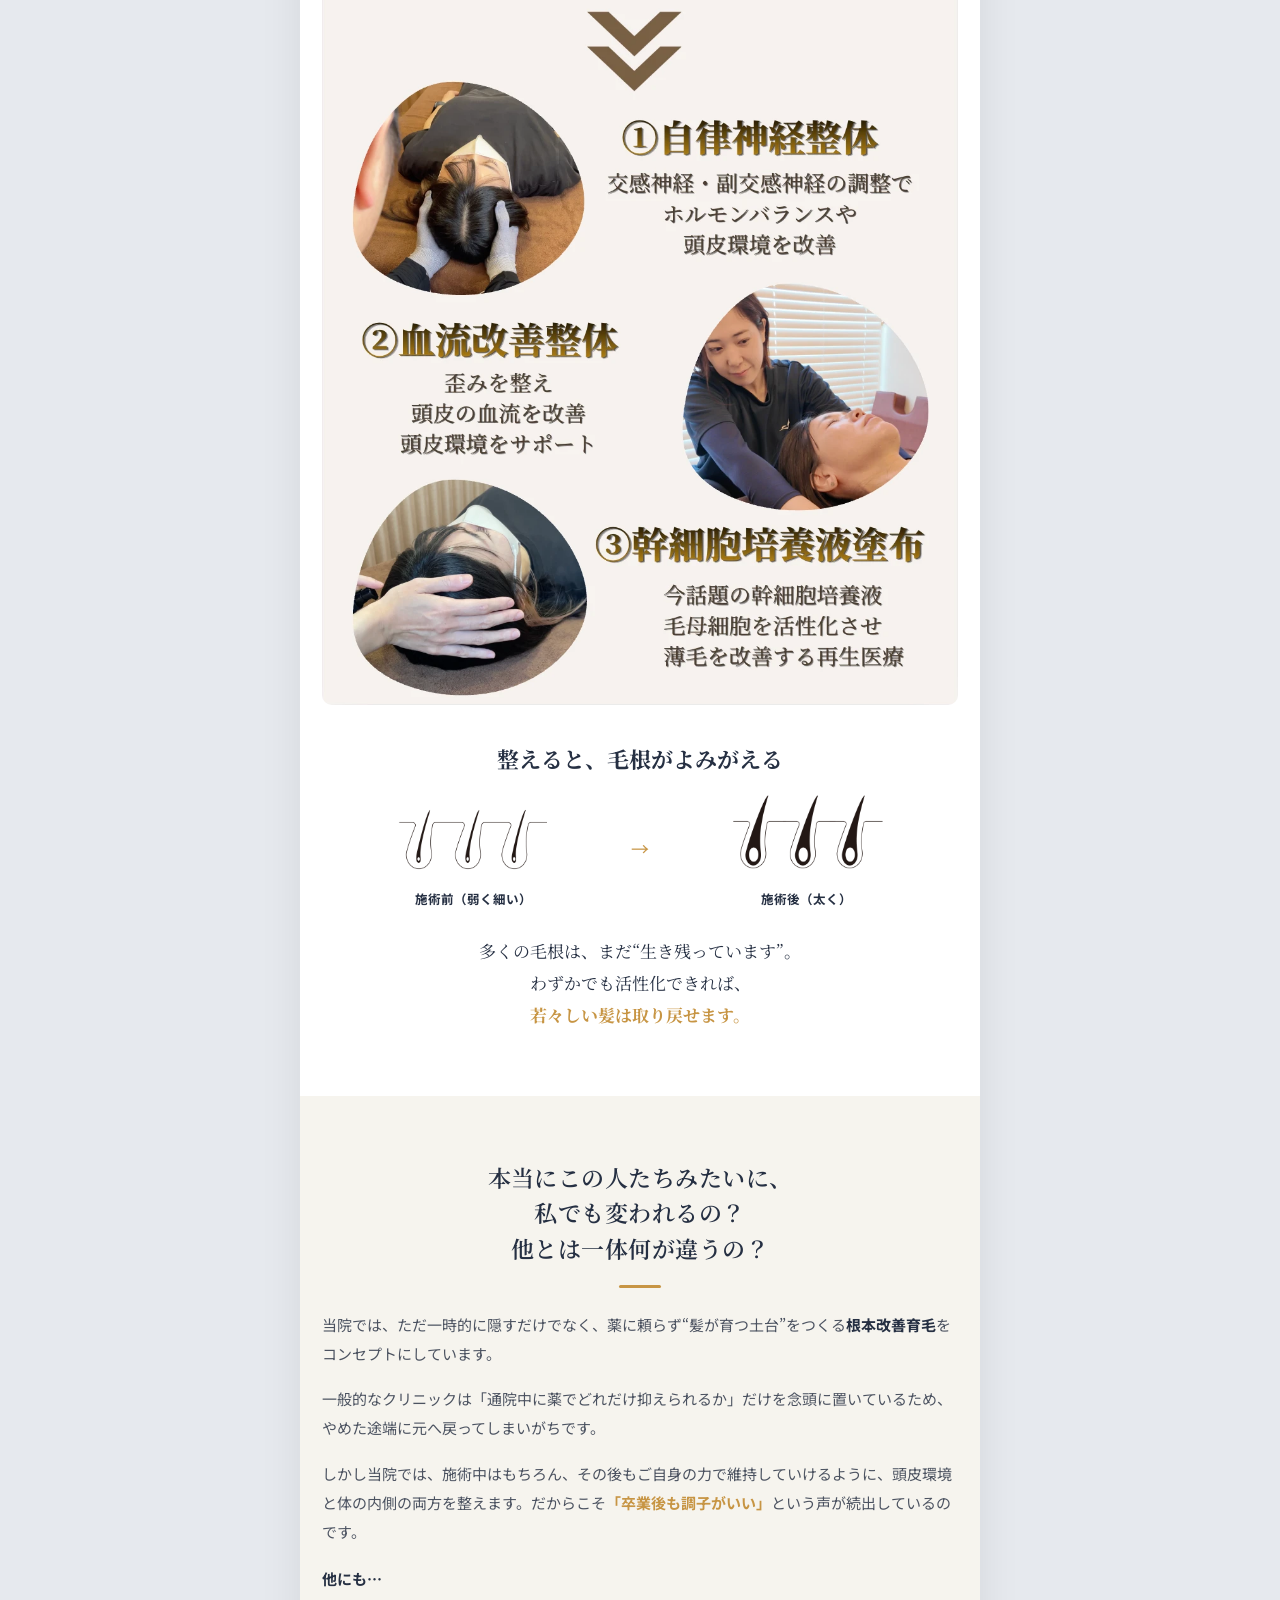
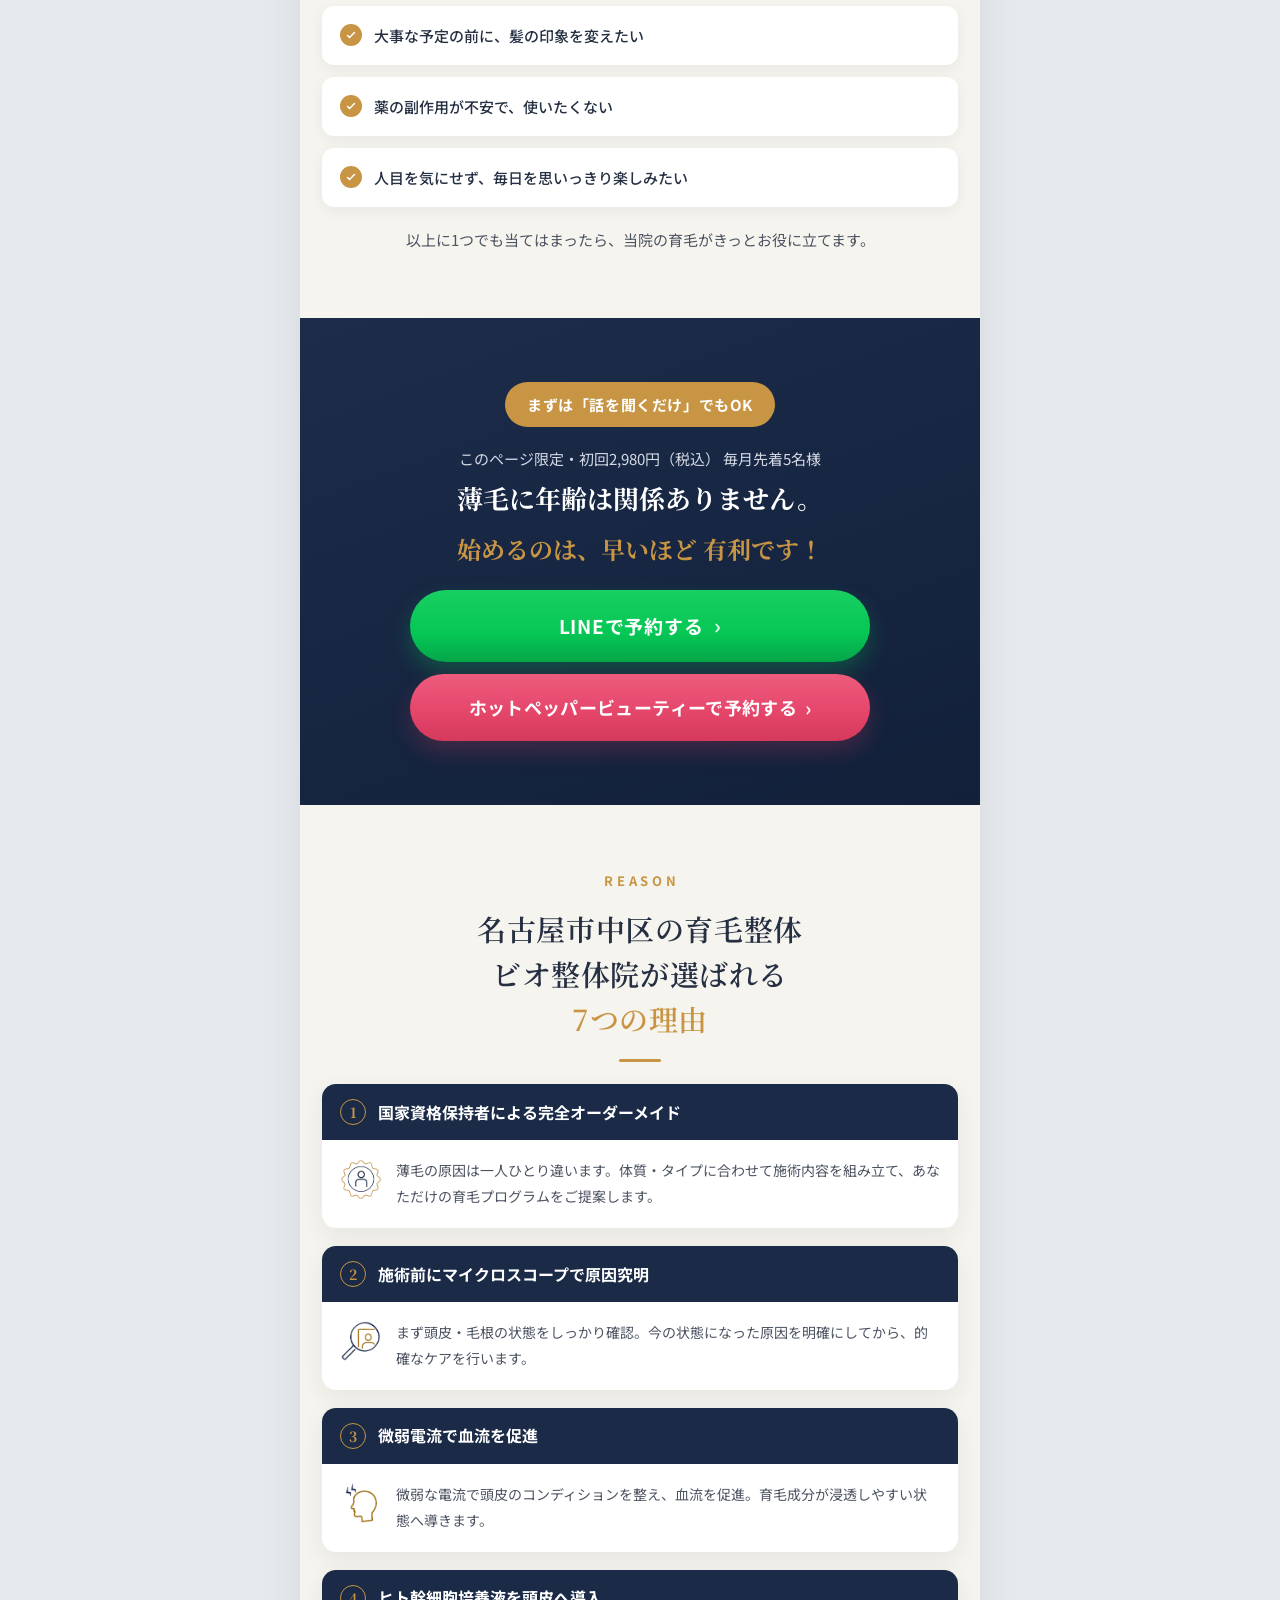
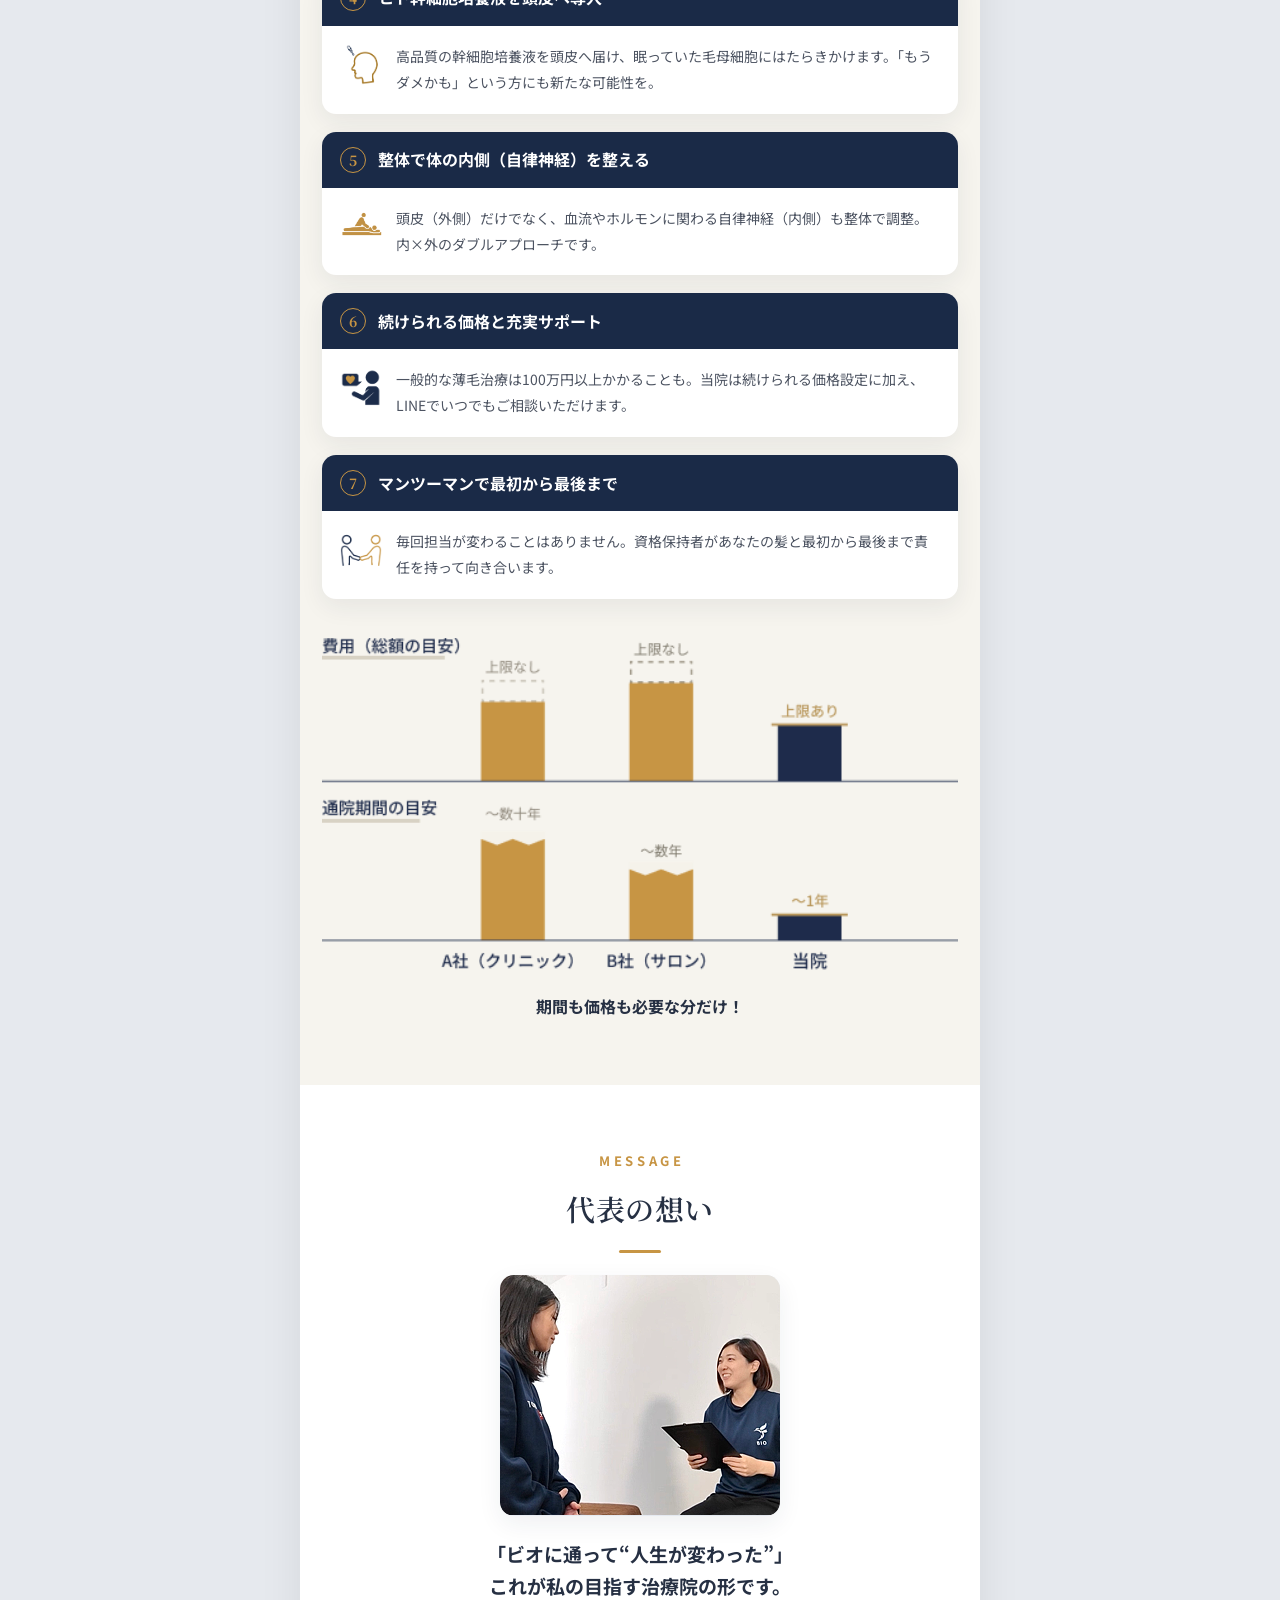
==== commit 2ae67078: "ヘアサイクル図の後に正常化の画像を追加 Co-Authored-By: Claude Opus 5.5 <noreply@anthropic.com>" ====
--- a/index.html
+++ b/index.html
@@ -349,6 +349,8 @@
           <div class="cycle-cell"><img class="art" src="images/bio/cycle3-regress.png" alt="休止期 アイコン" onerror="this.style.display='none'"><b>休止期</b><span>抜けて再生へ</span></div>
         </div>
 
+        <img class="cycle-normalize-img" src="images/bio/cycle-normalize.webp" alt="乱れたヘアサイクルを正常化するには？ ①自律神経整体 ②血流改善整体 ③幹細胞培養液塗布" width="1006" height="1372" loading="lazy">
+
         <h3 class="cycle-title">整えると、毛根がよみがえる</h3>
         <div class="cycle-row duo">
           <div class="cycle-cell"><img class="art" src="images/bio/hair-before.png" alt="施術前（弱く細い） アイコン" onerror="this.style.display='none'"><b>施術前（弱く細い）</b></div>
--- a/css/style.css
+++ b/css/style.css
@@ -535,3 +535,6 @@
 
 /* 条件セクション：画像差し替え */
 .cond-img { display: block; width: 100%; height: auto; border-radius: 6px; margin-top: 4px; }
+
+/* ヘアサイクル正常化の画像 */
+.cycle-normalize-img { display: block; width: 100%; height: auto; border-radius: 10px; margin: 32px 0 0; }
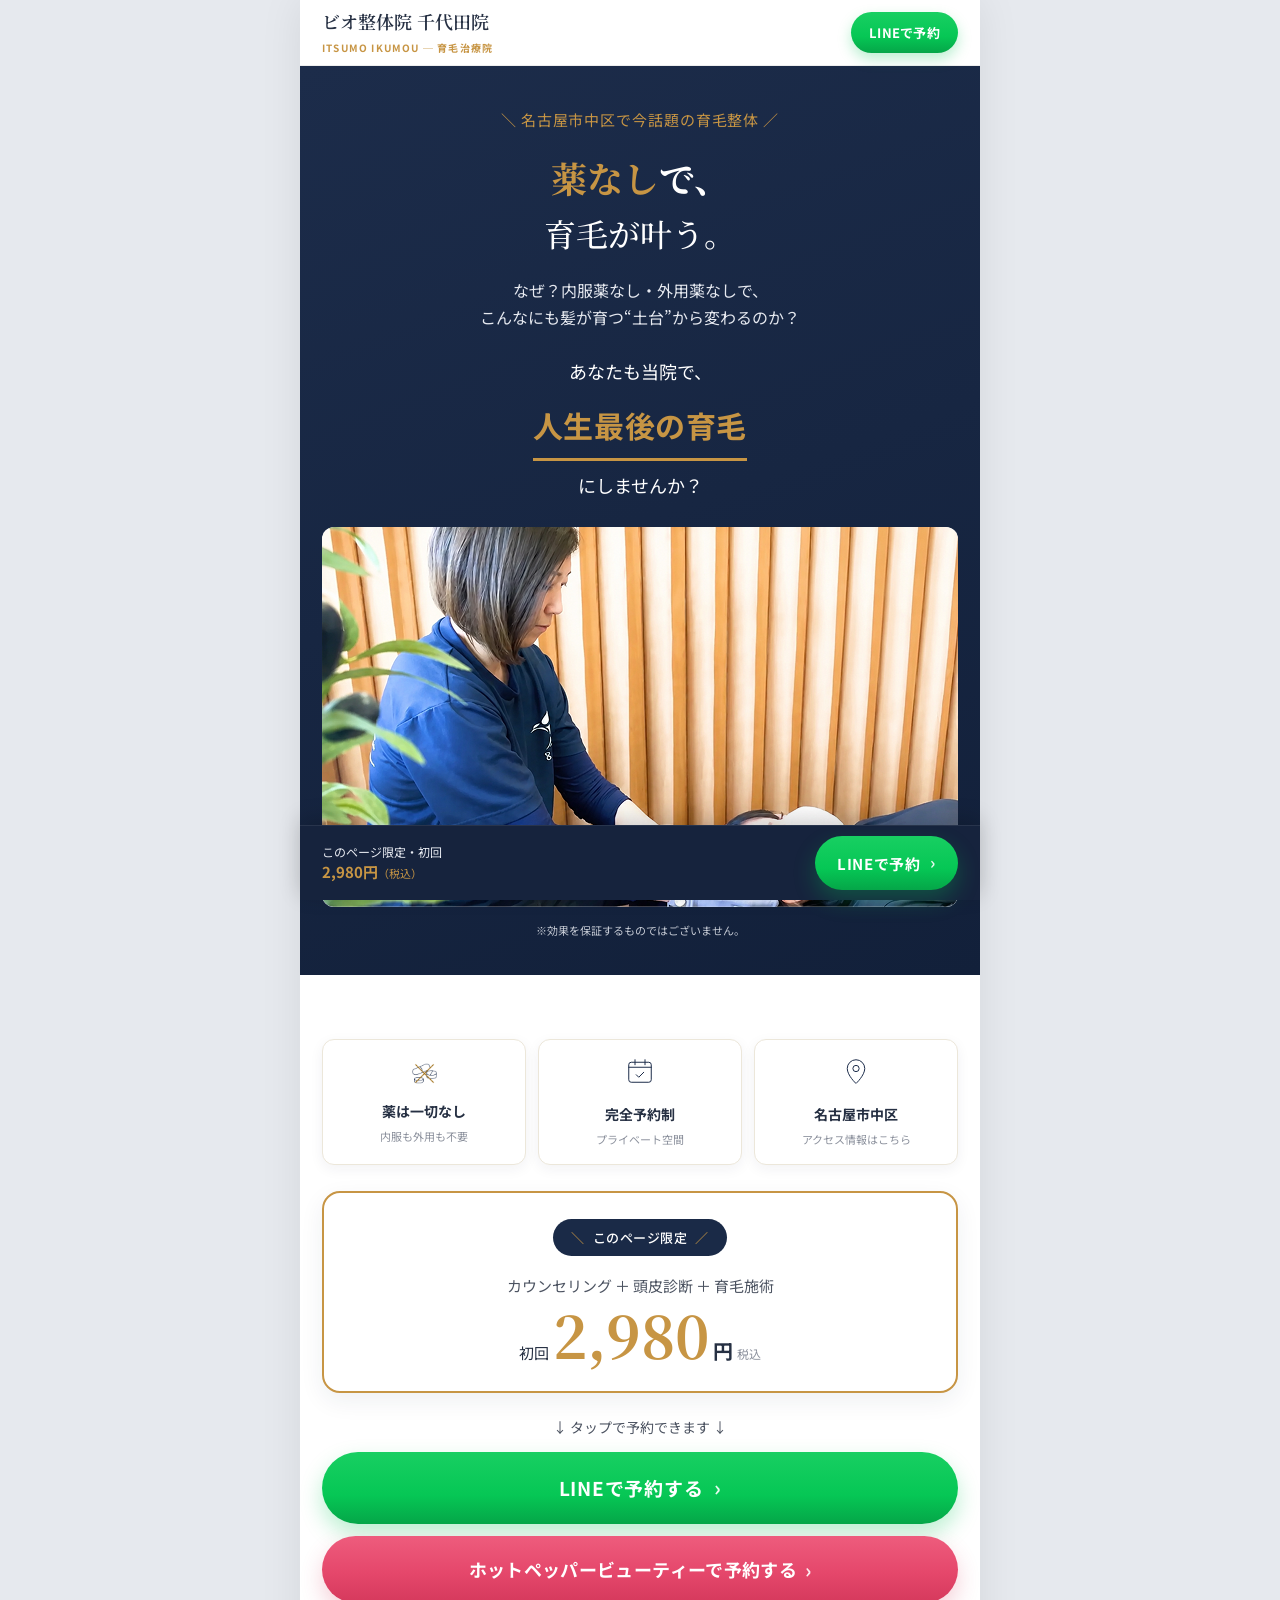
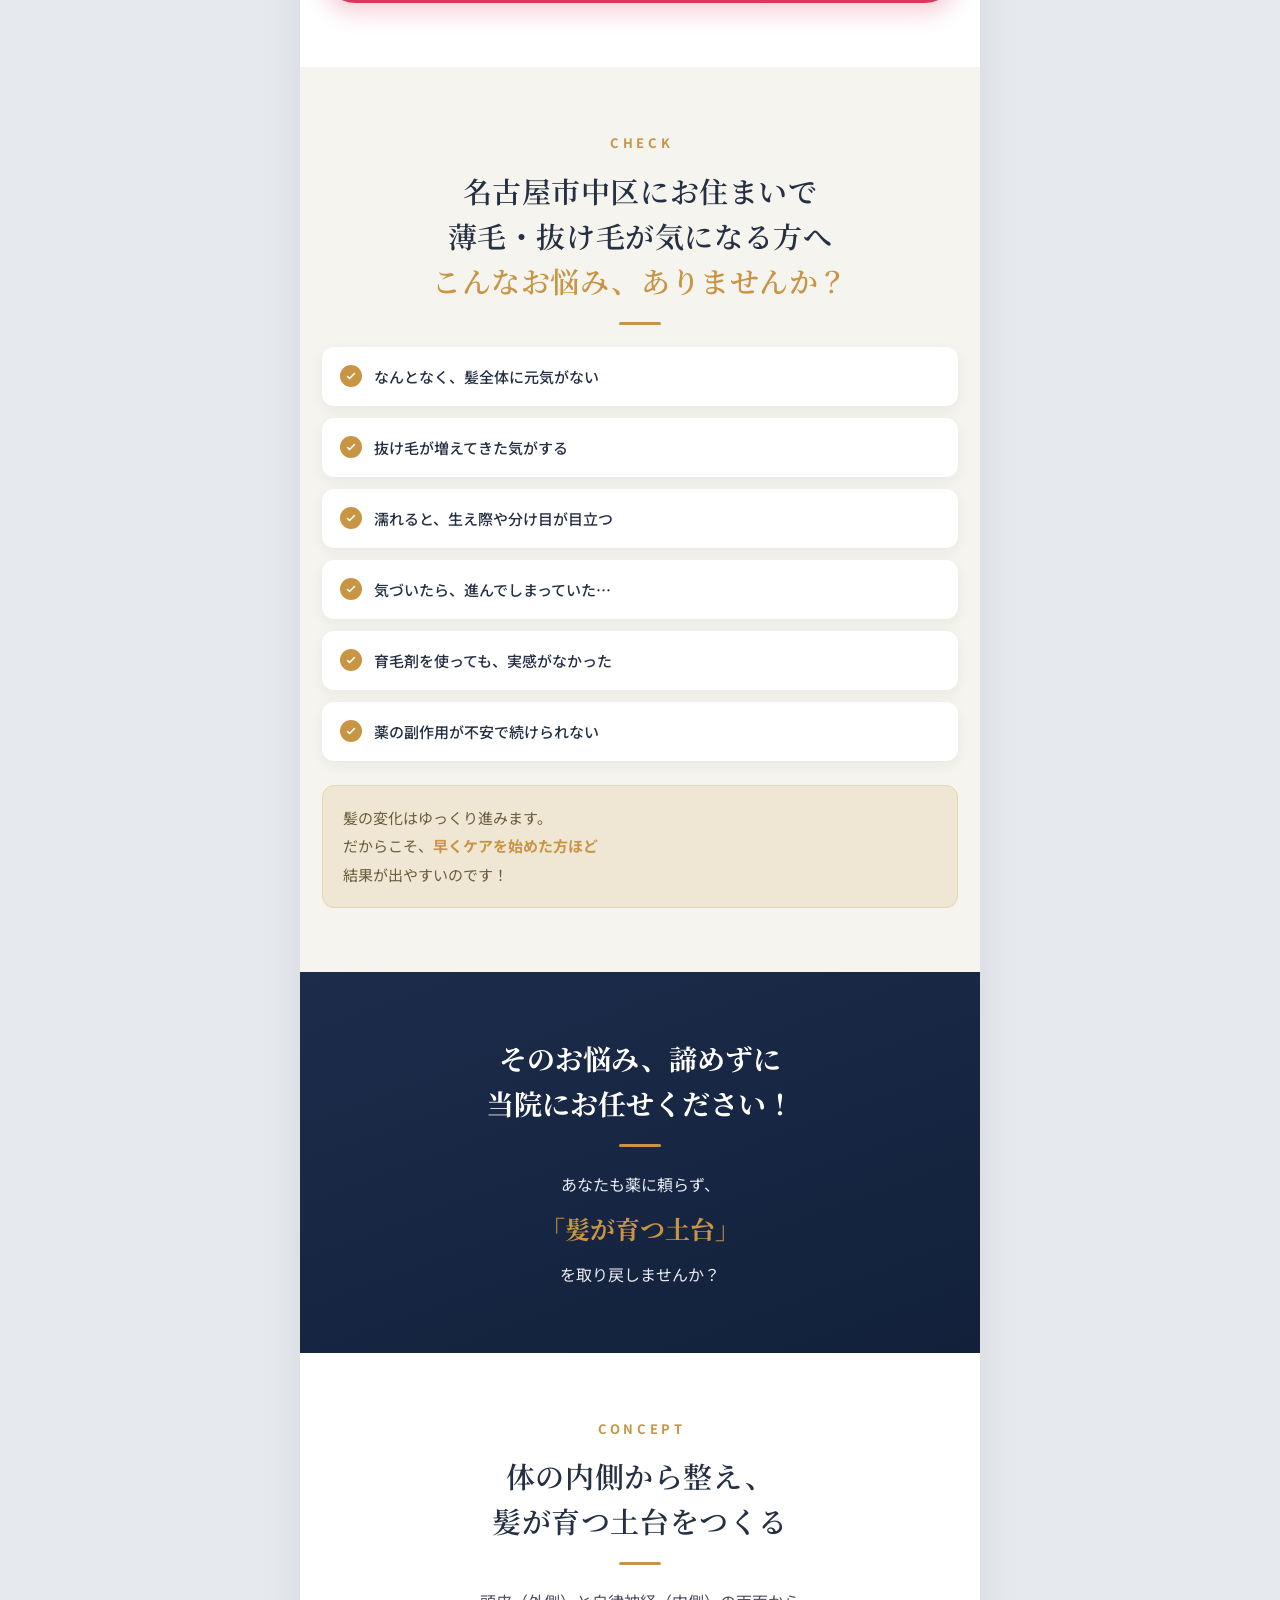
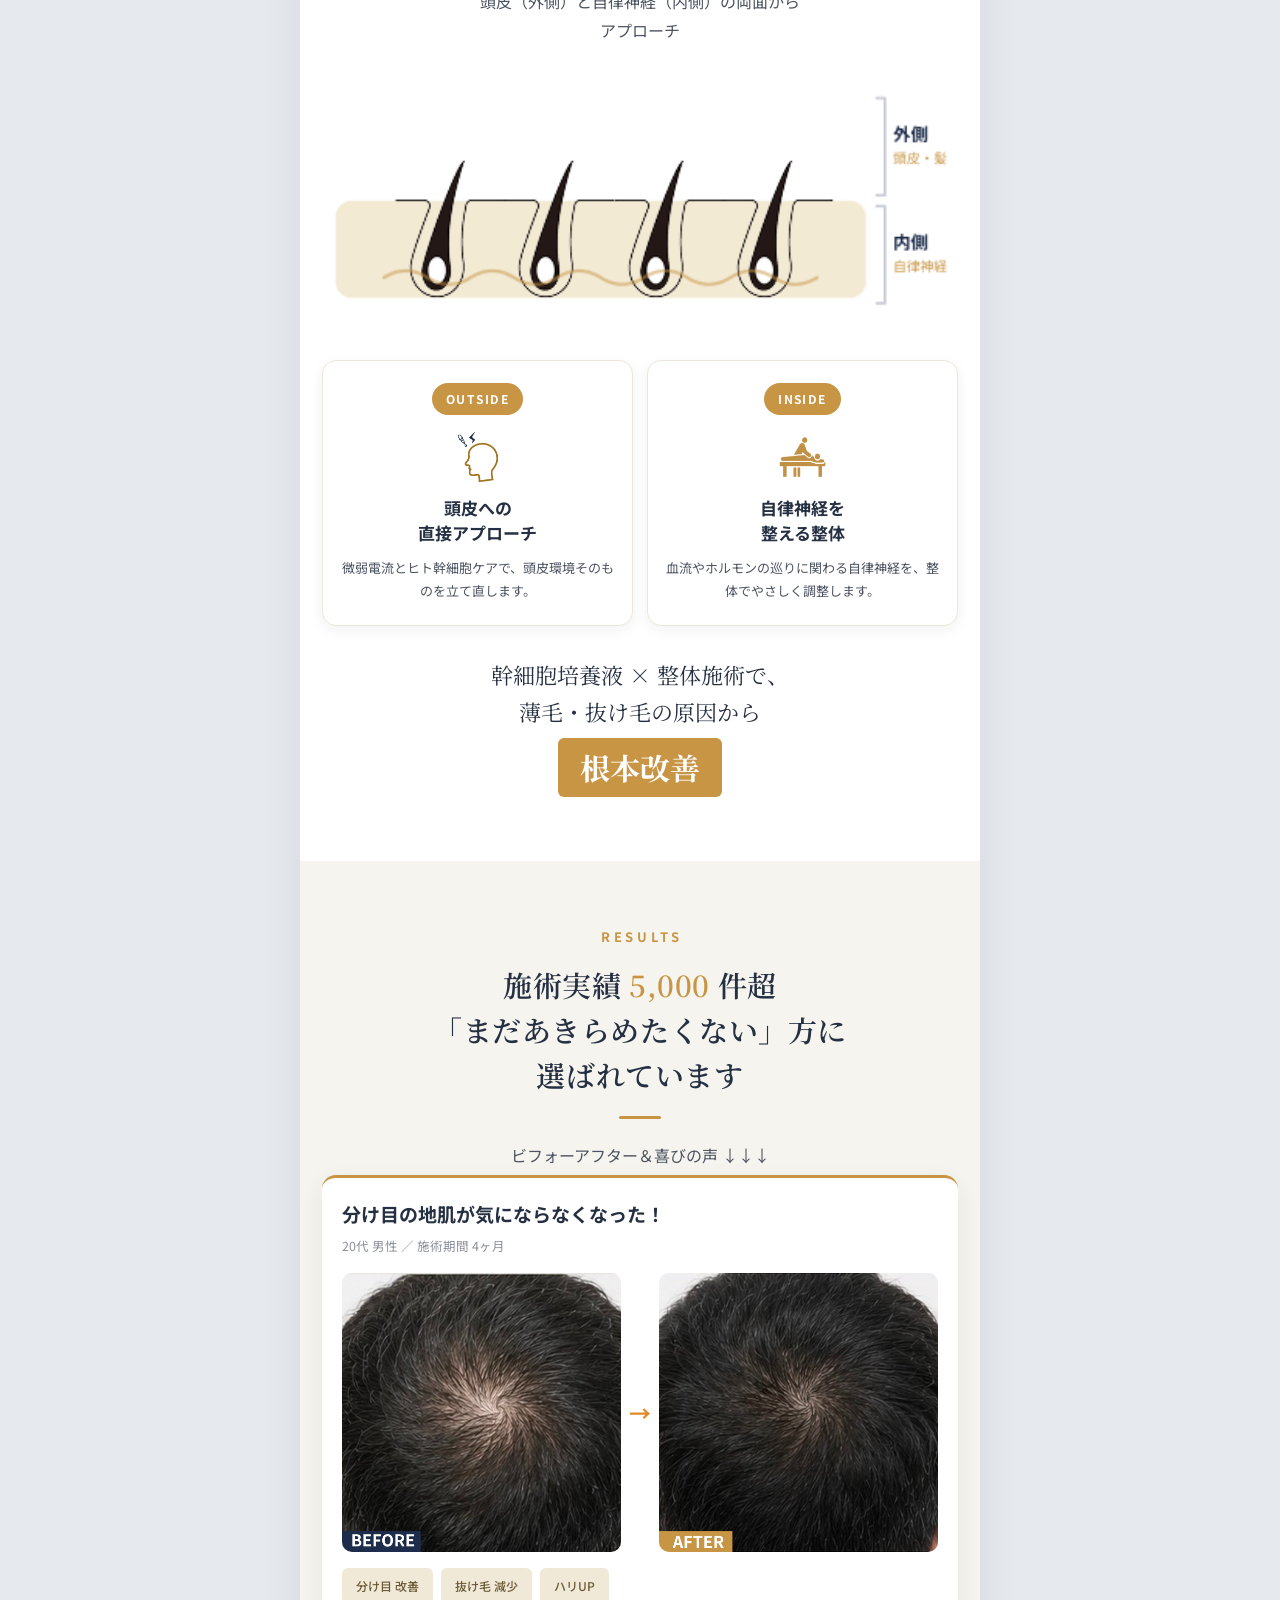
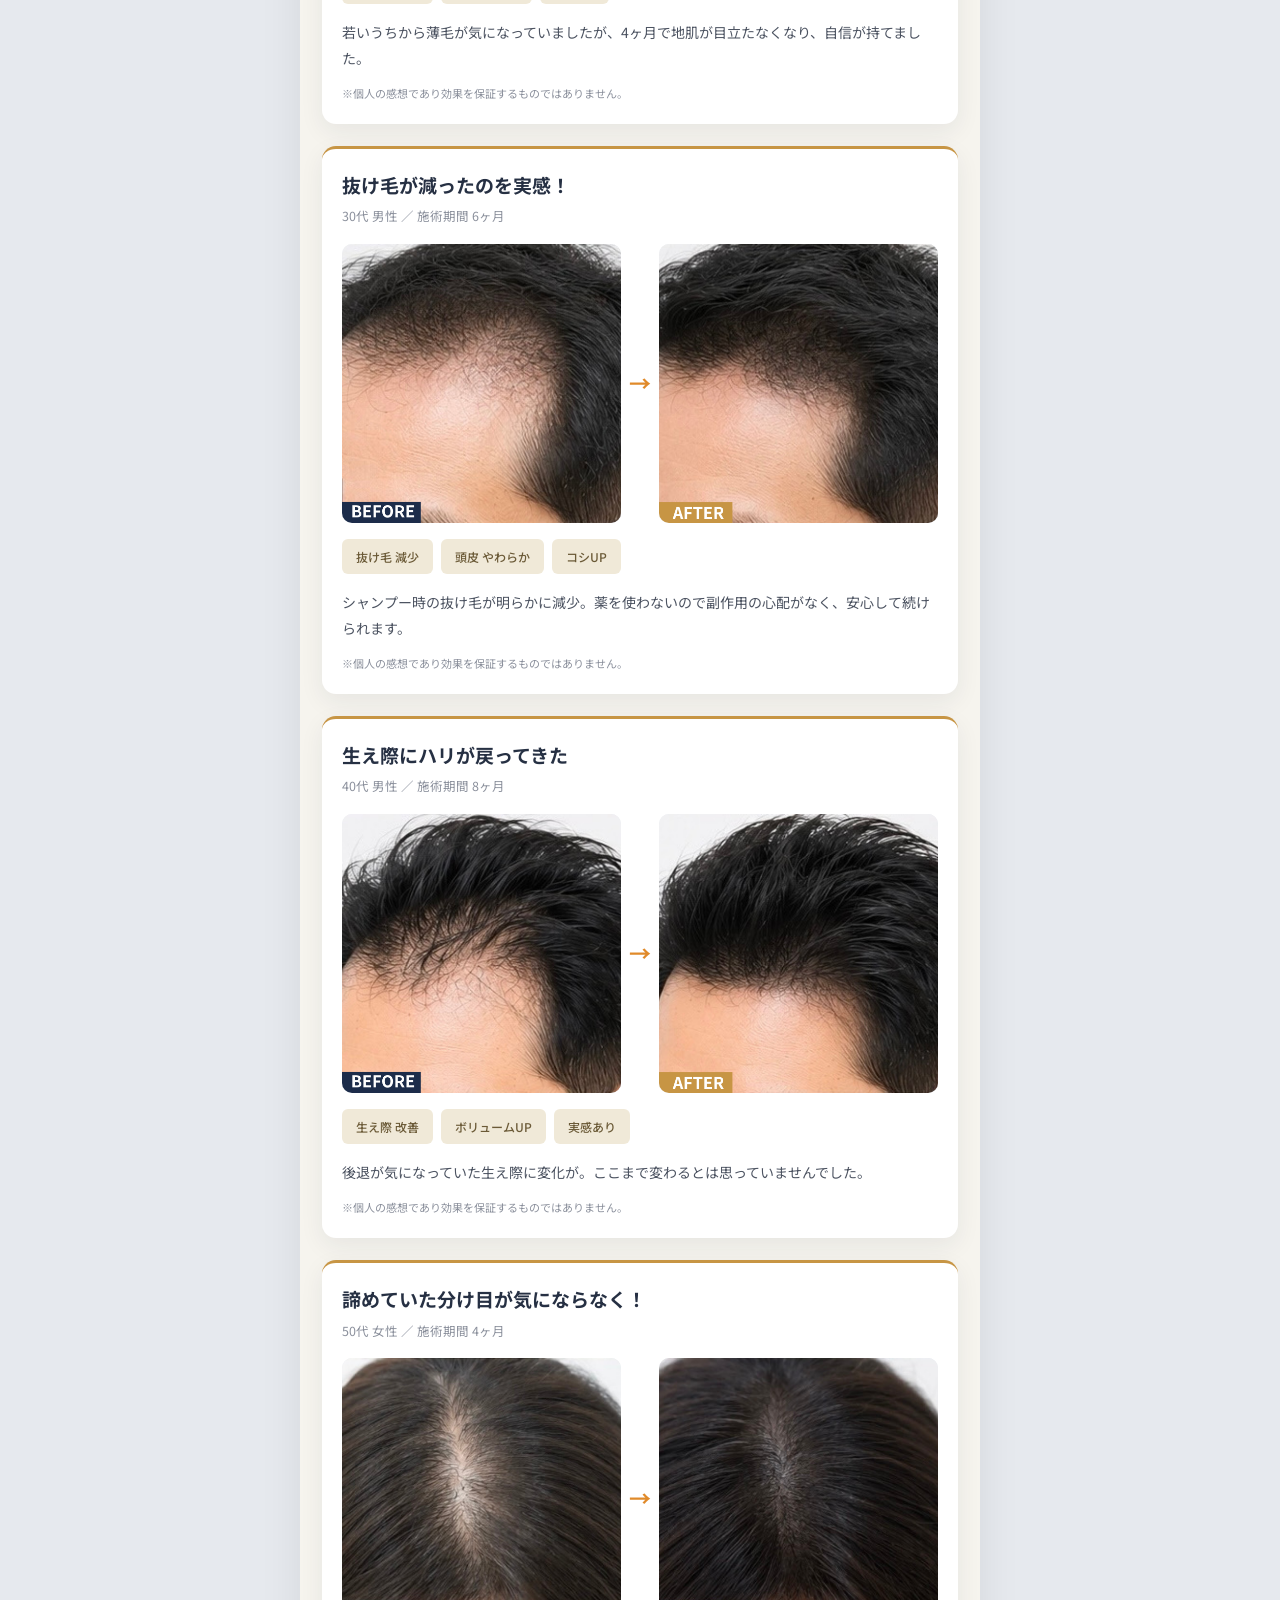
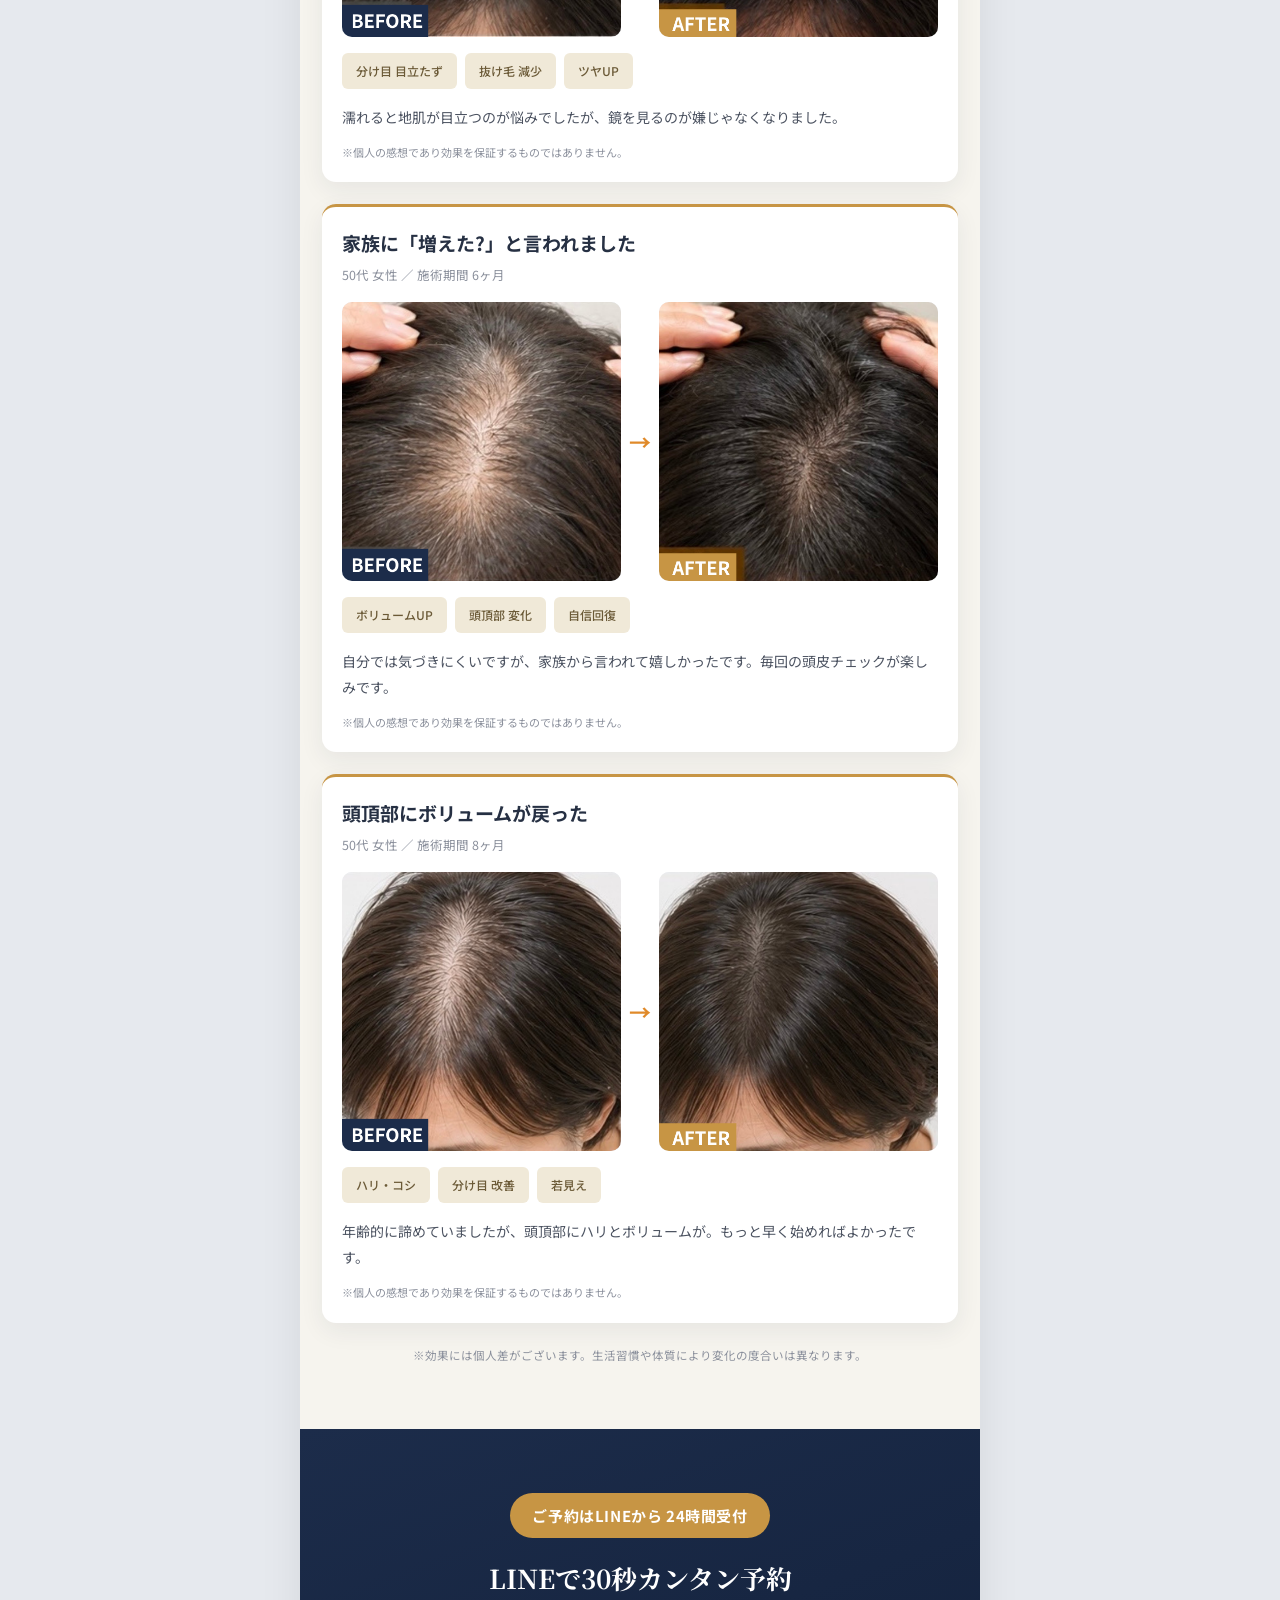
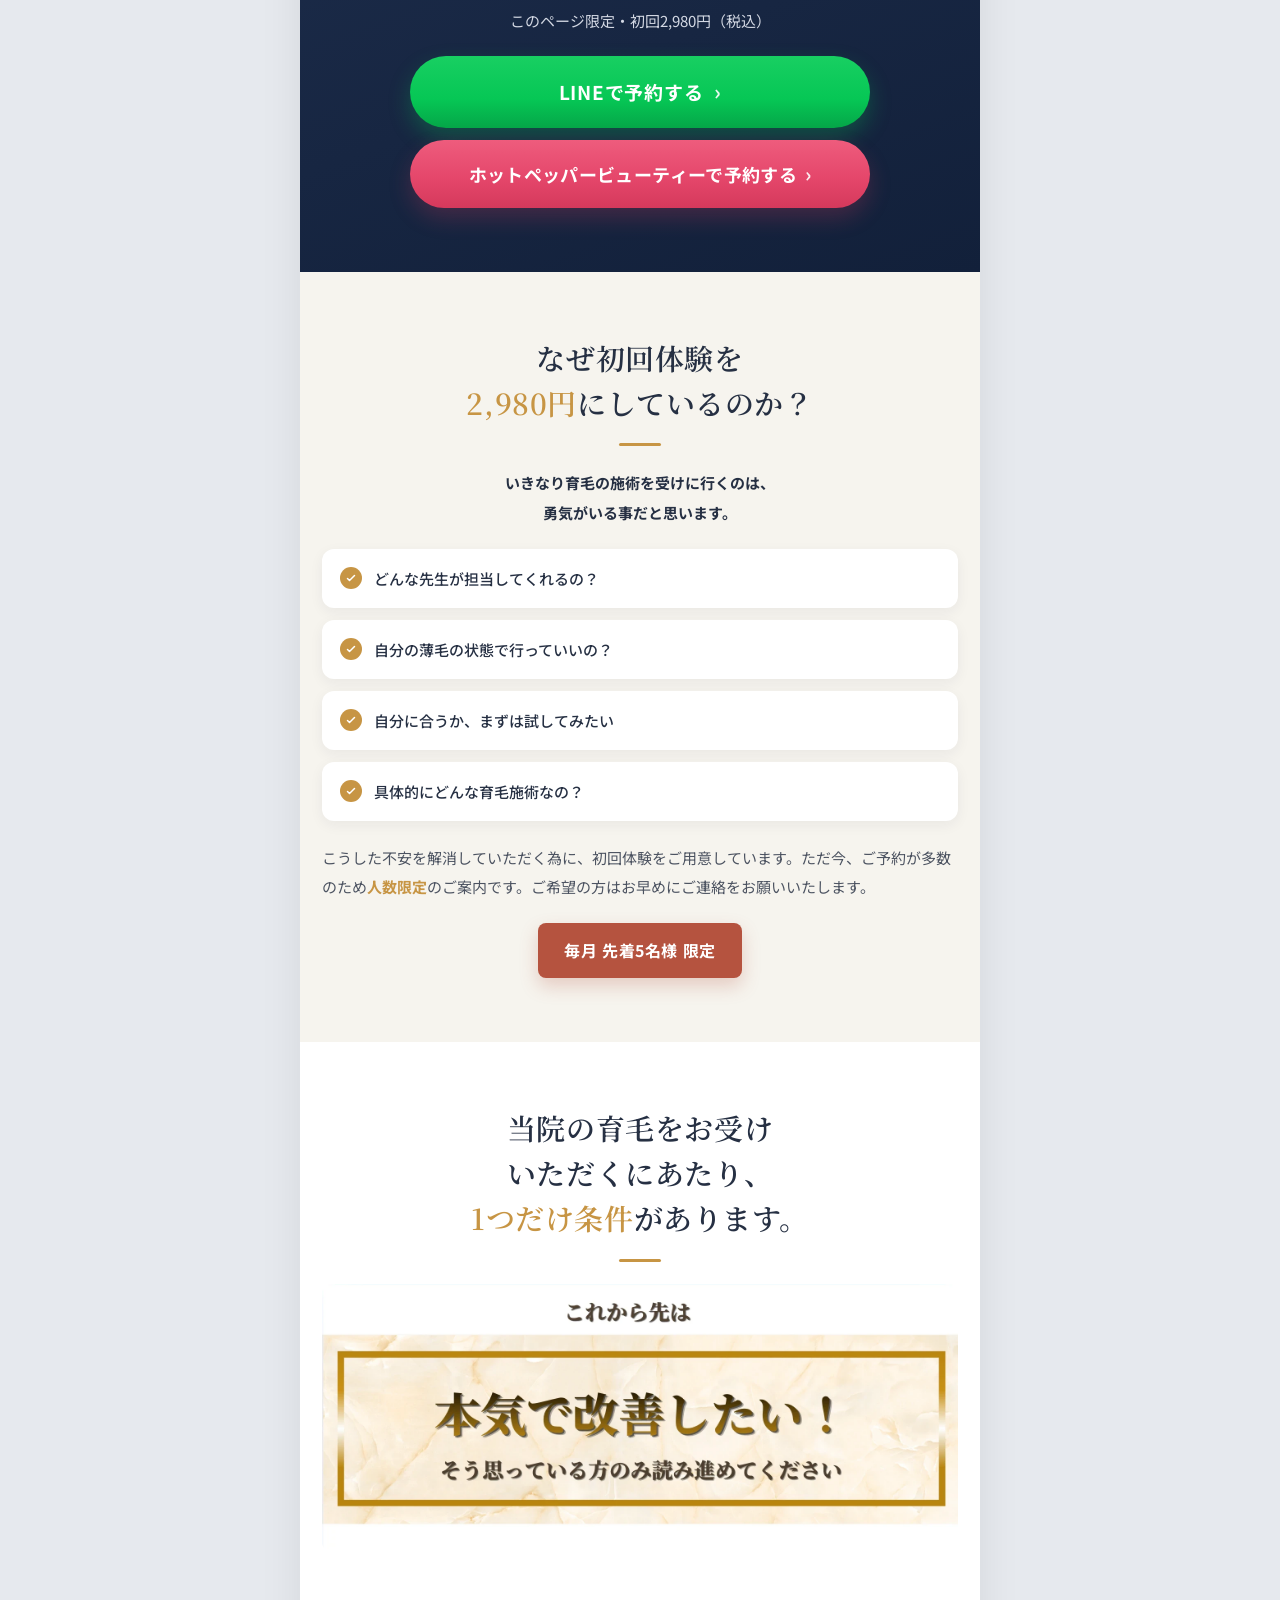
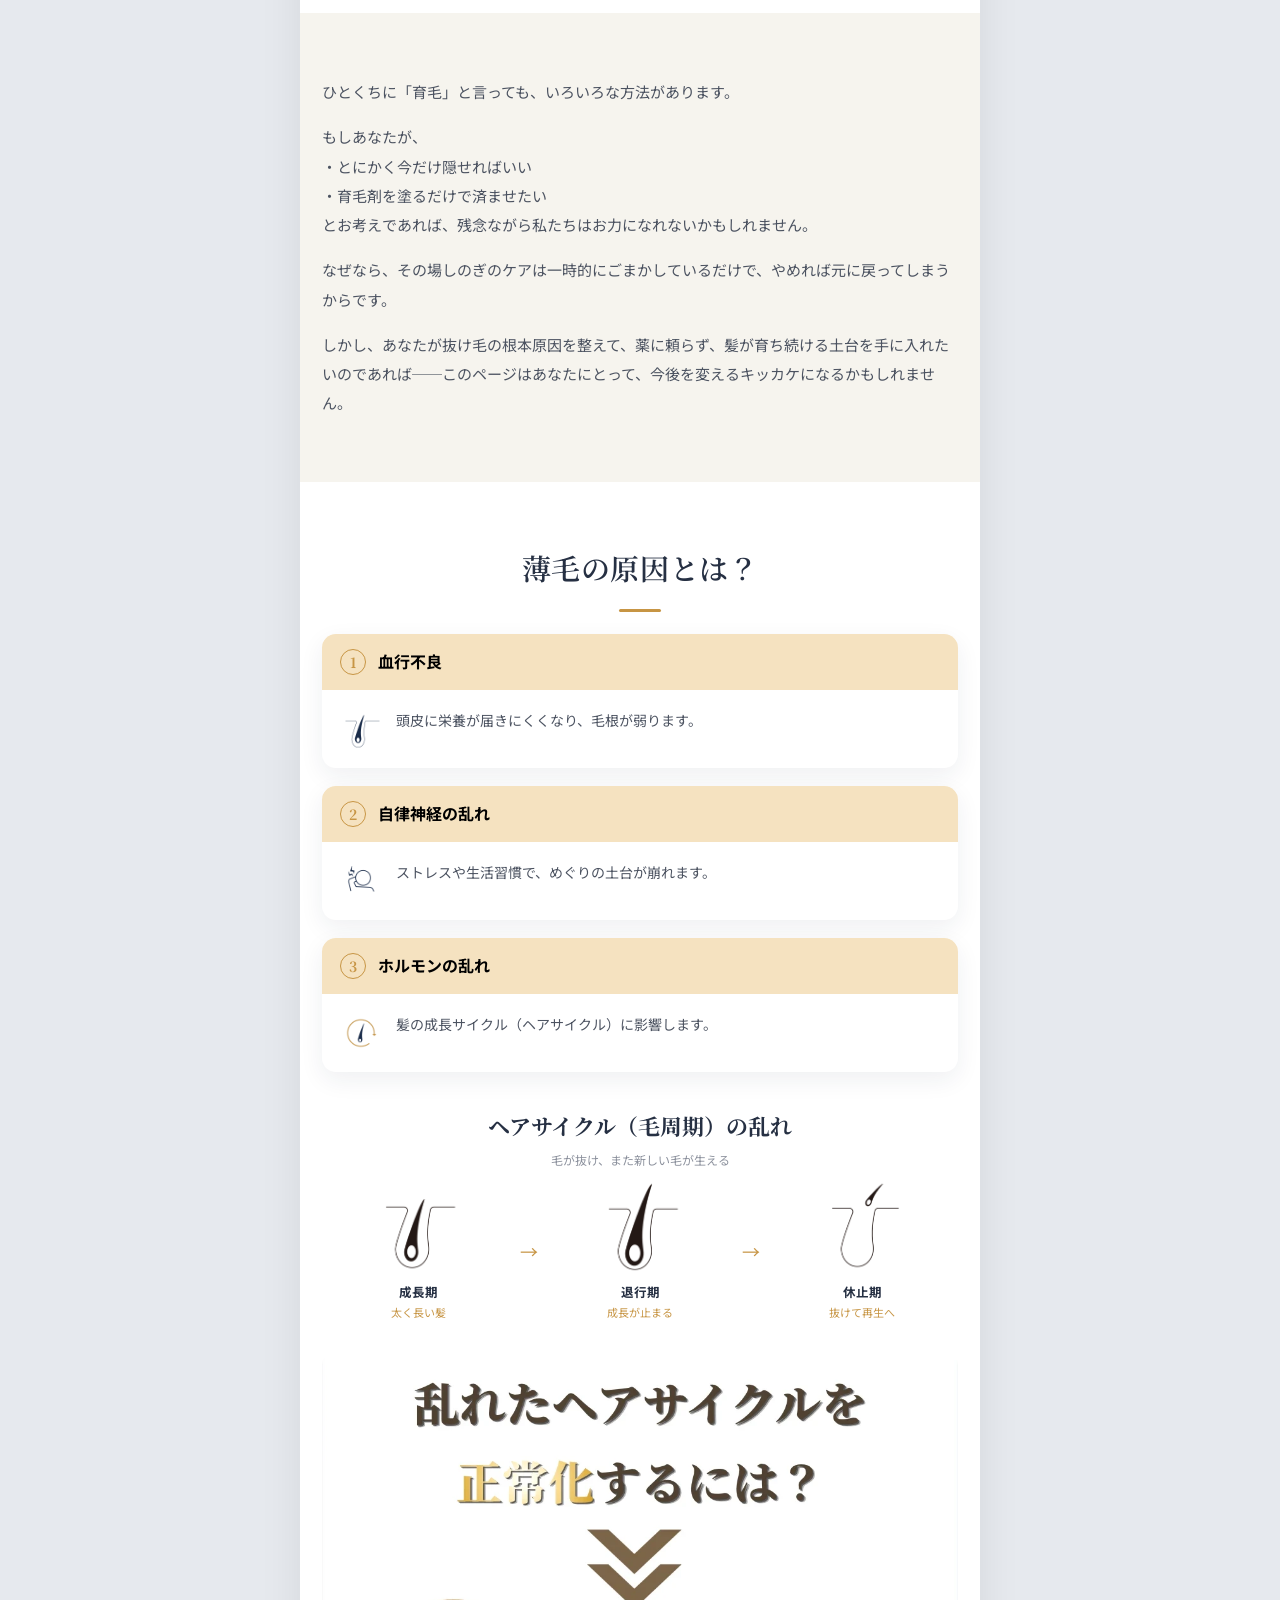
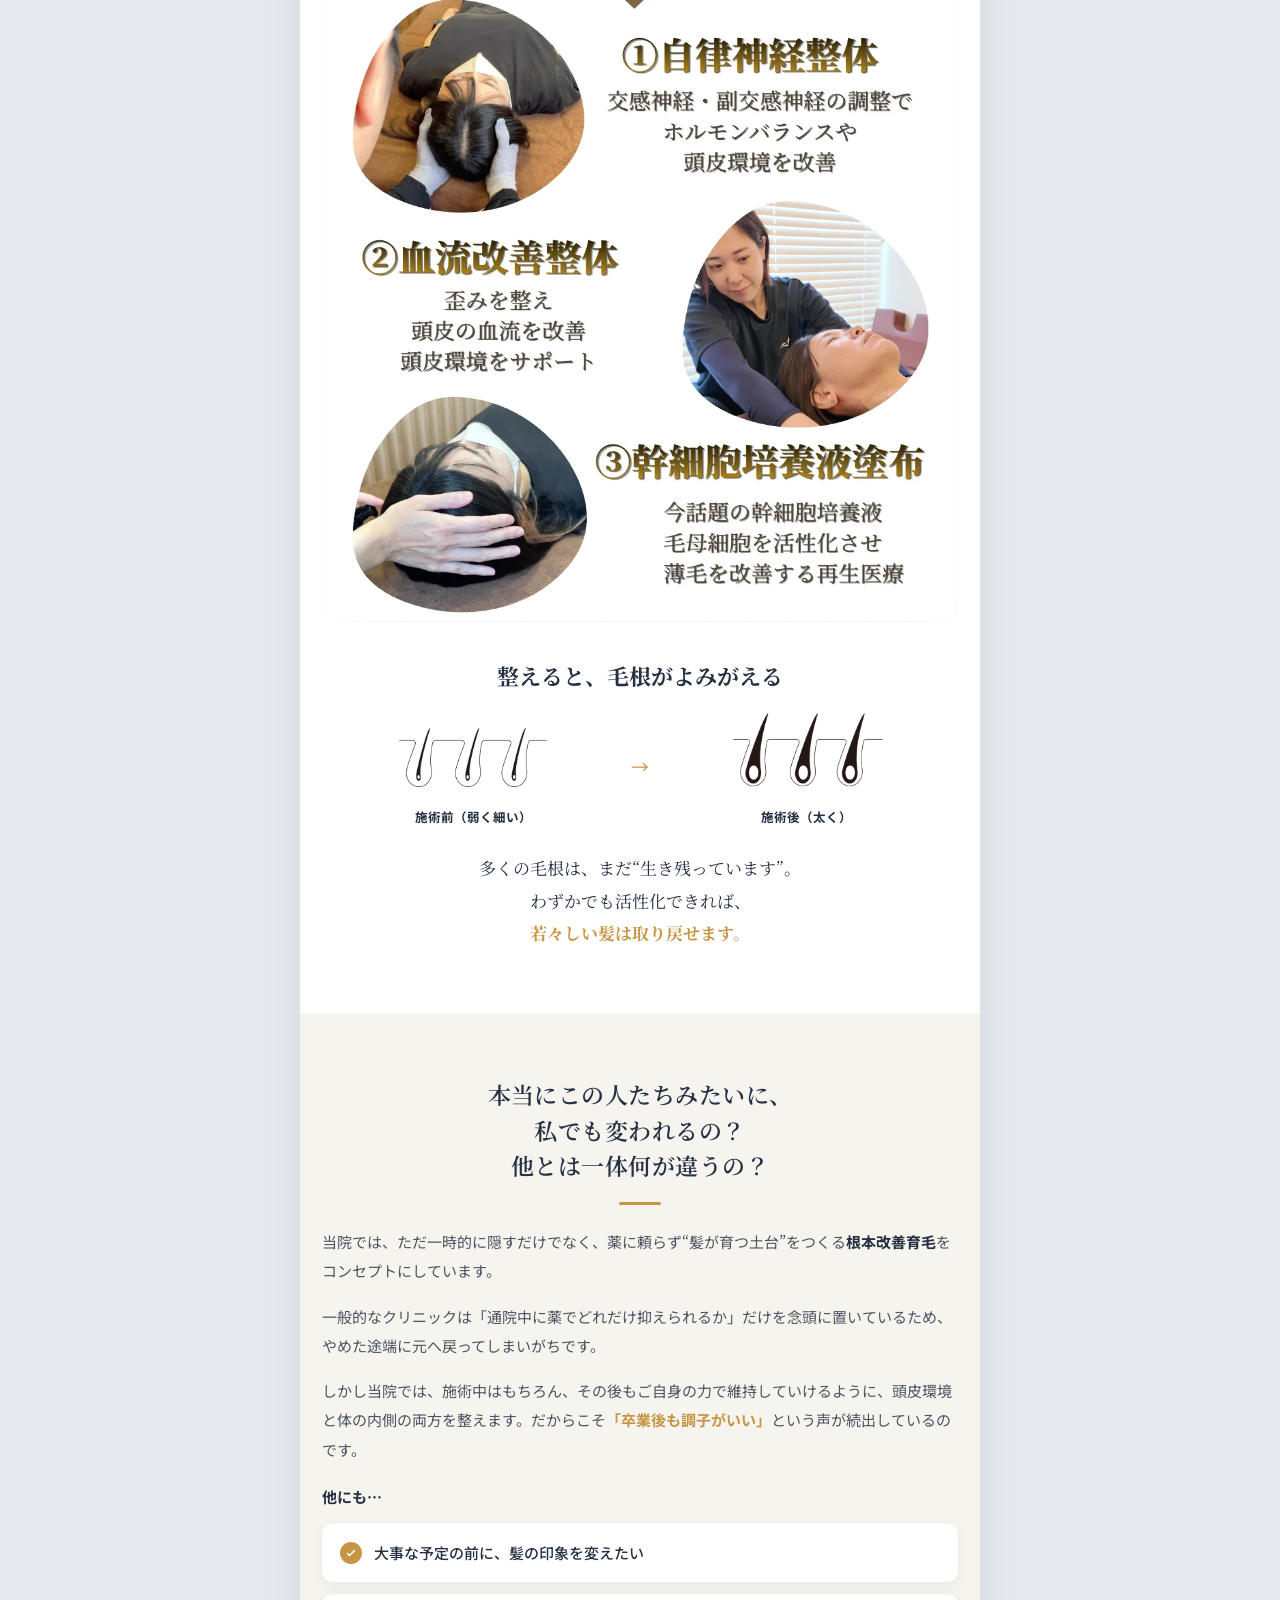
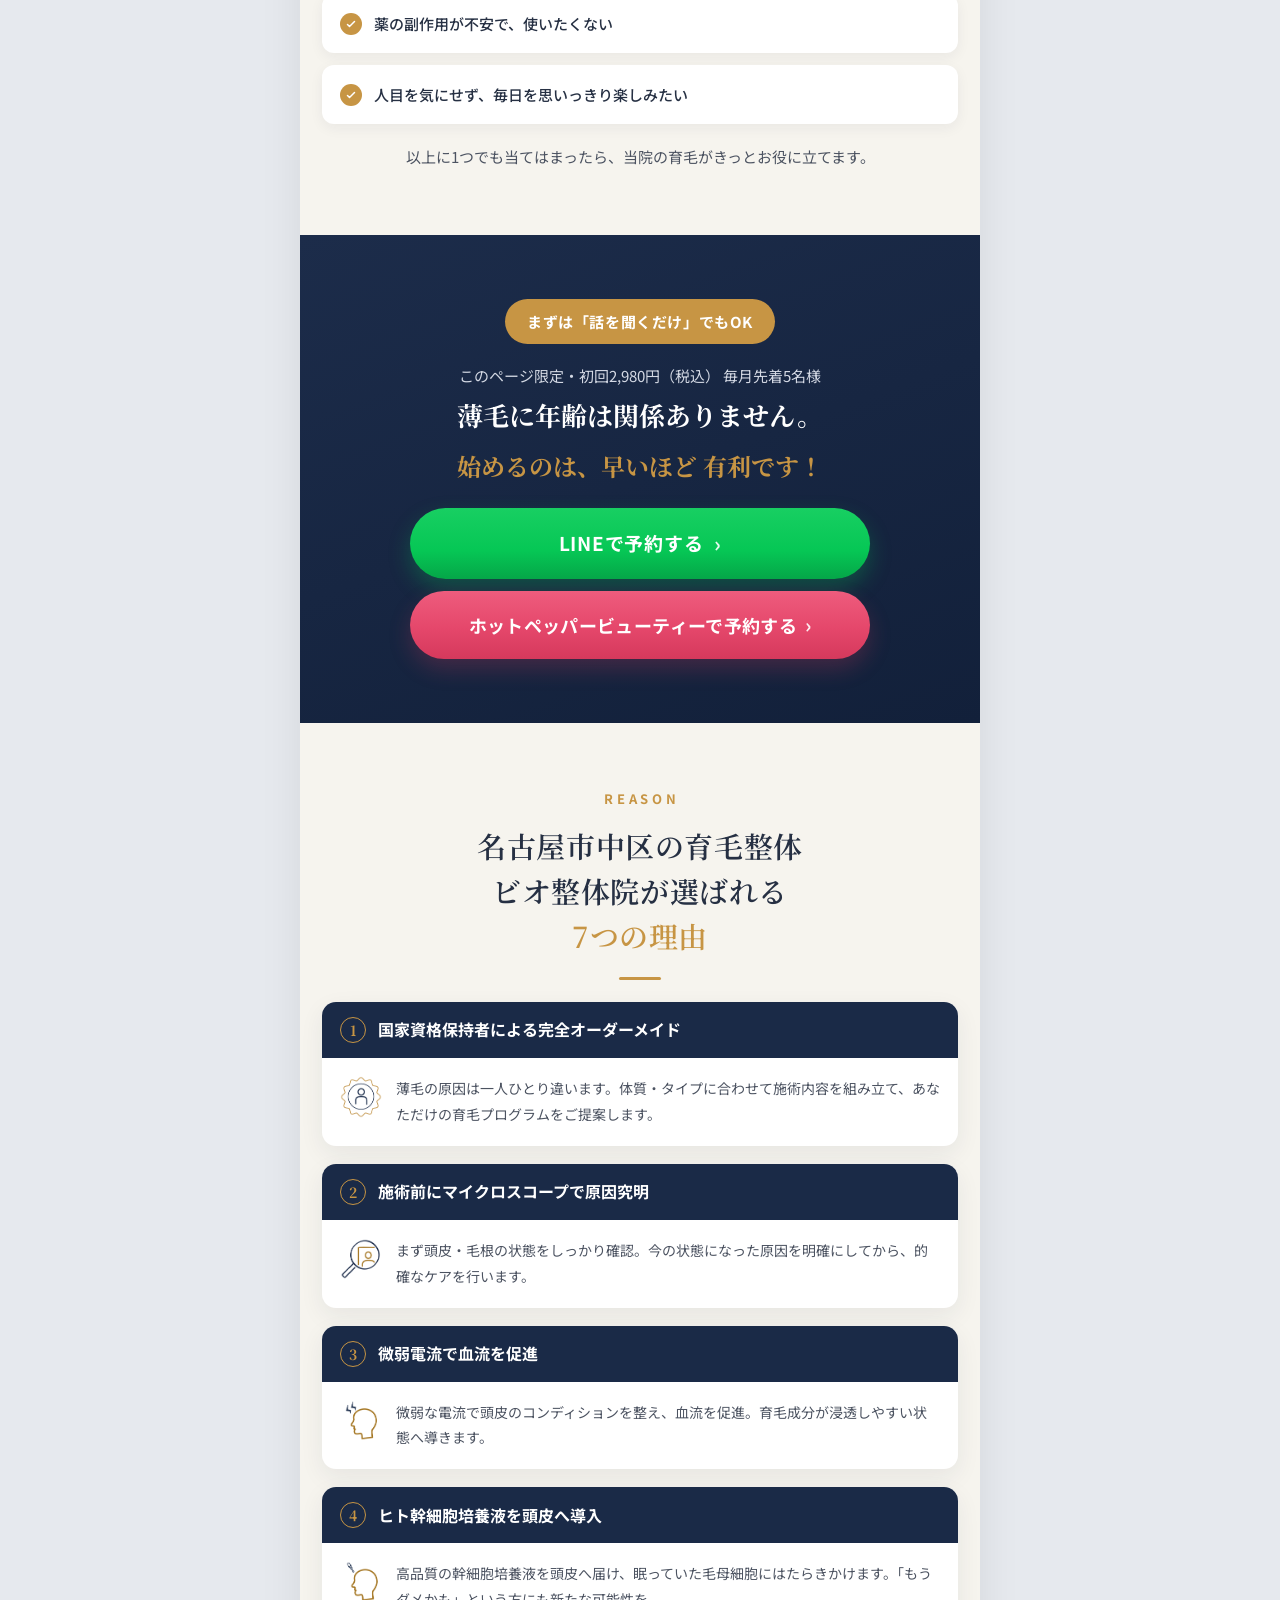
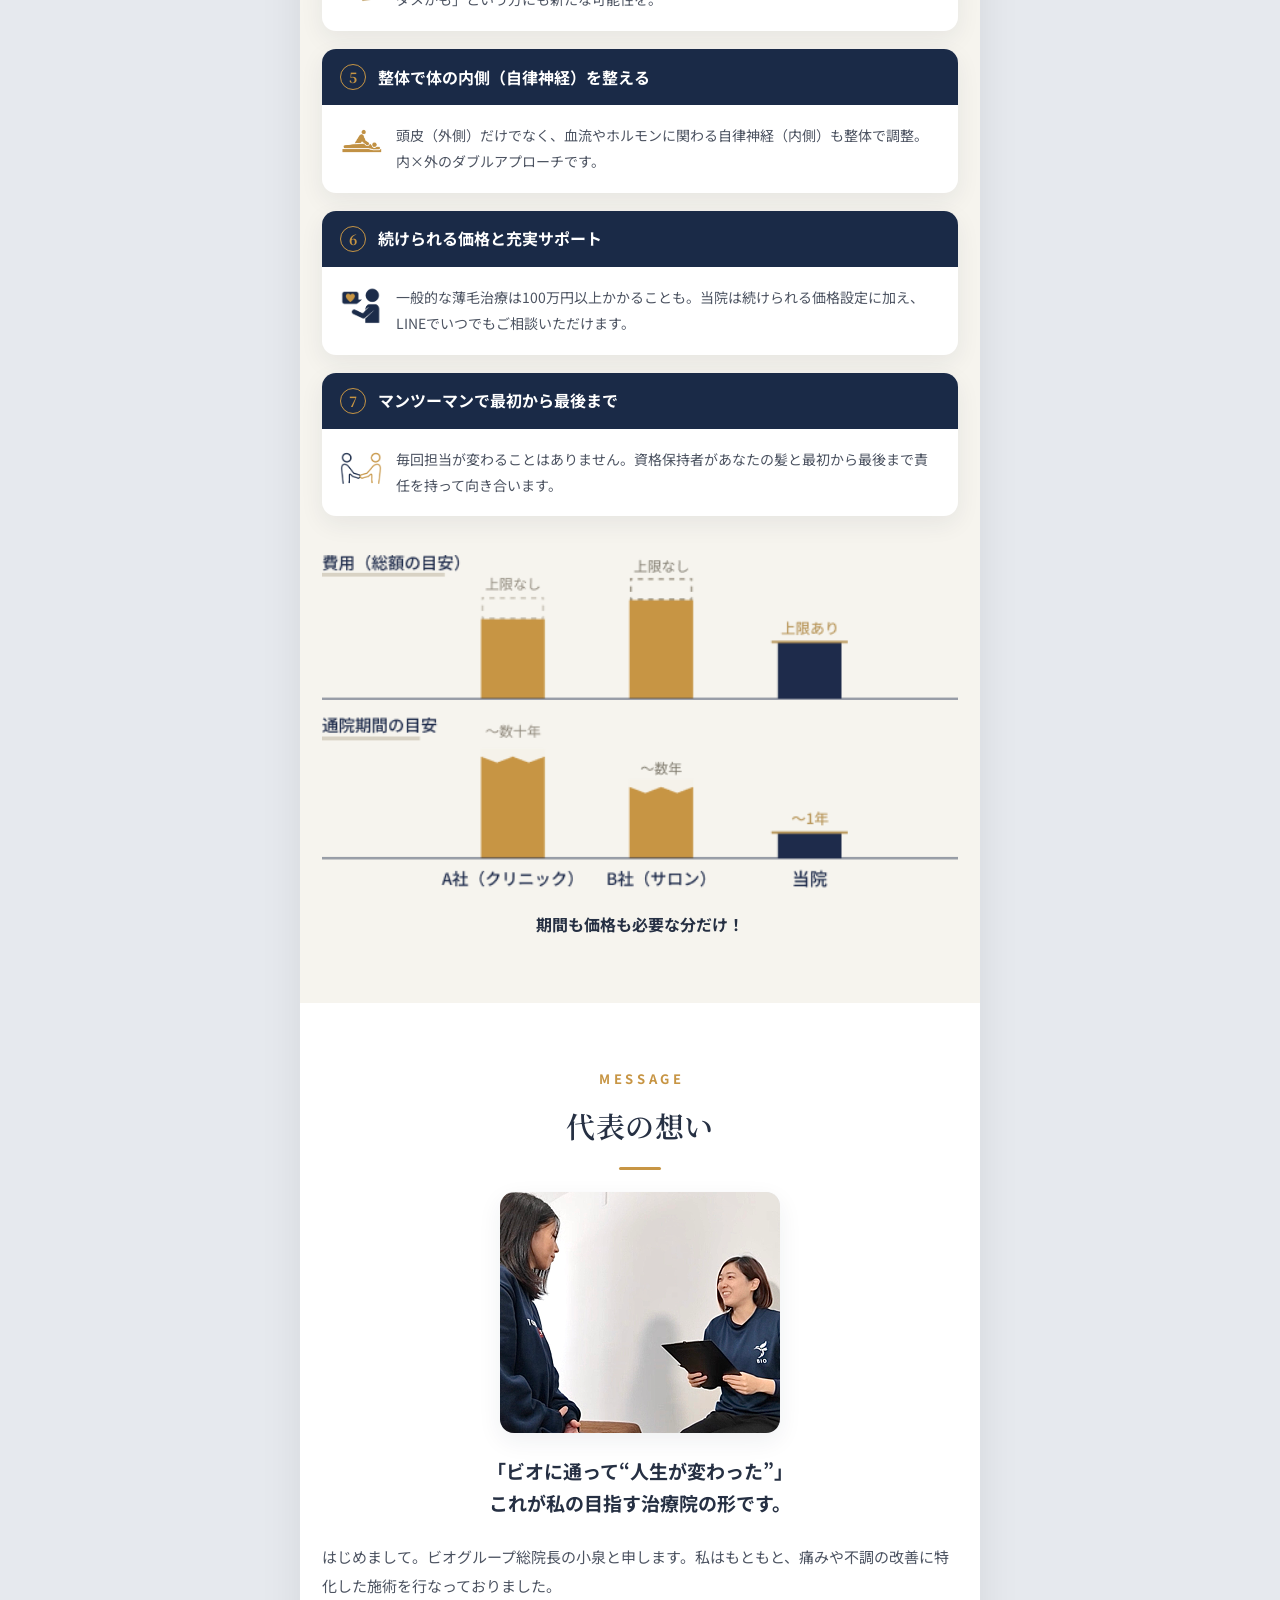
==== commit 7db1a8d6: "条件セクションの「そのまま読み進めてください」を削除 Co-Authored-By: Claude Opus 5.5 <noreply@anthropic.com>" ====
--- a/index.html
+++ b/index.html
@@ -304,7 +304,6 @@
         <h2 class="sec-title">当院の育毛をお受け<br>いただくにあたり、<br><span class="gold">1つだけ条件</span>があります。</h2>
         <hr class="gold-line">
         <img class="cond-img" src="images/bio/condition-honki.webp" alt="これから先は 本気で改善したい！そう思っている方のみ読み進めてください" width="1550" height="646" loading="lazy">
-        <p class="para center" style="margin-top:24px;font-weight:700;color:var(--ink);">そんなあなたは<br>そのまま読み進めてください！</p>
       </div>
     </section>
 
